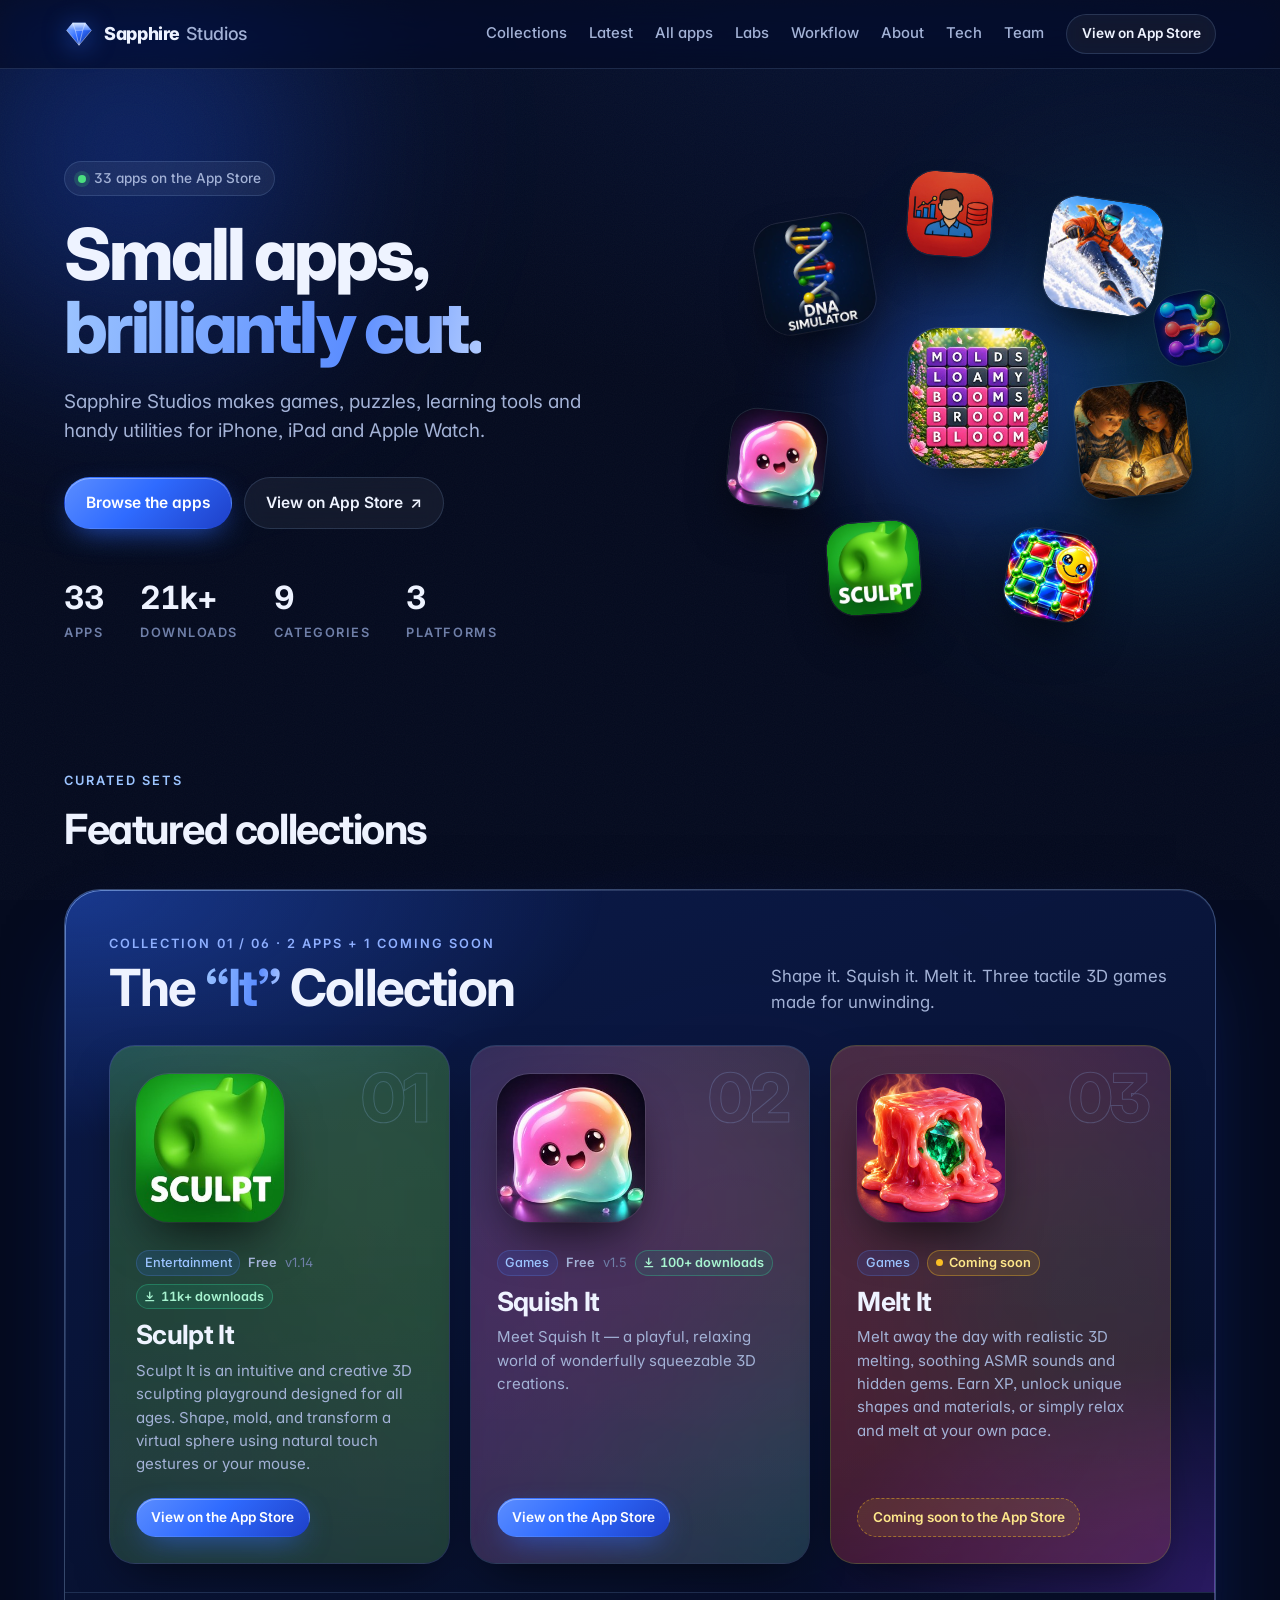
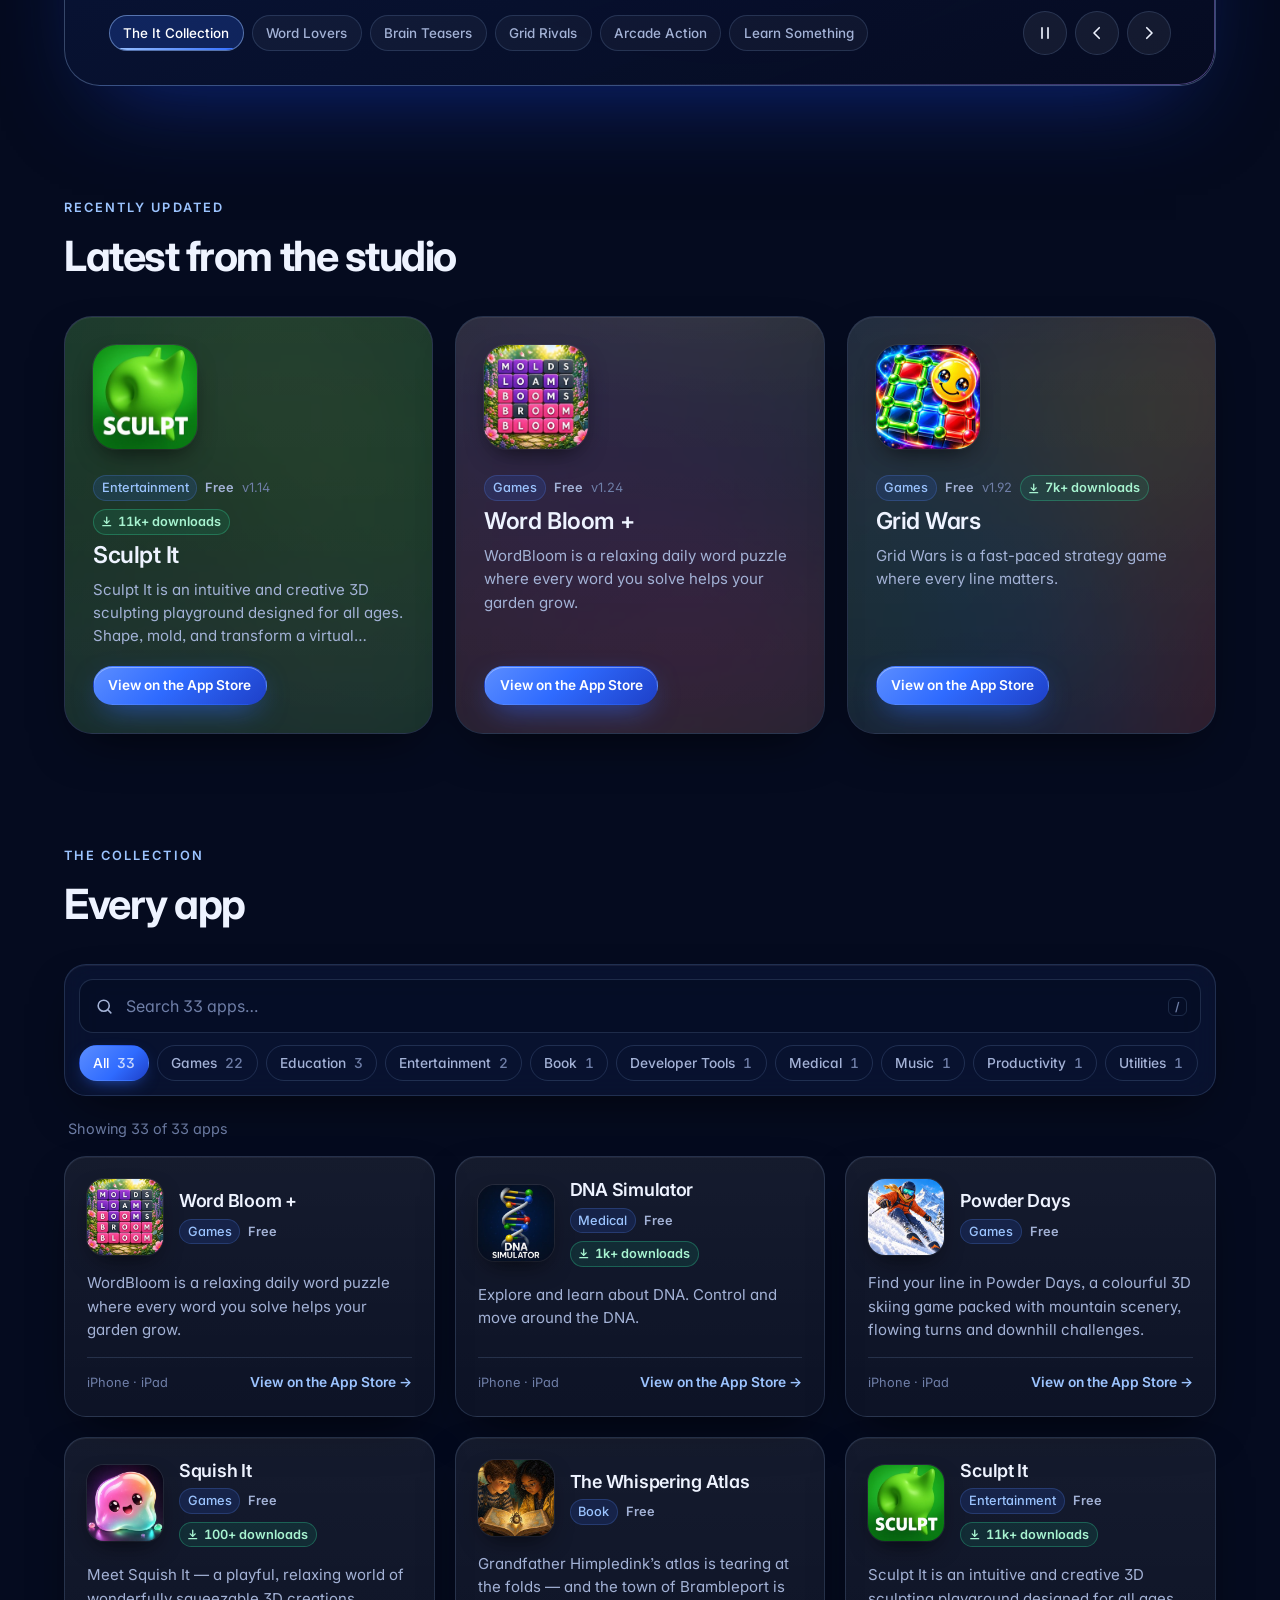
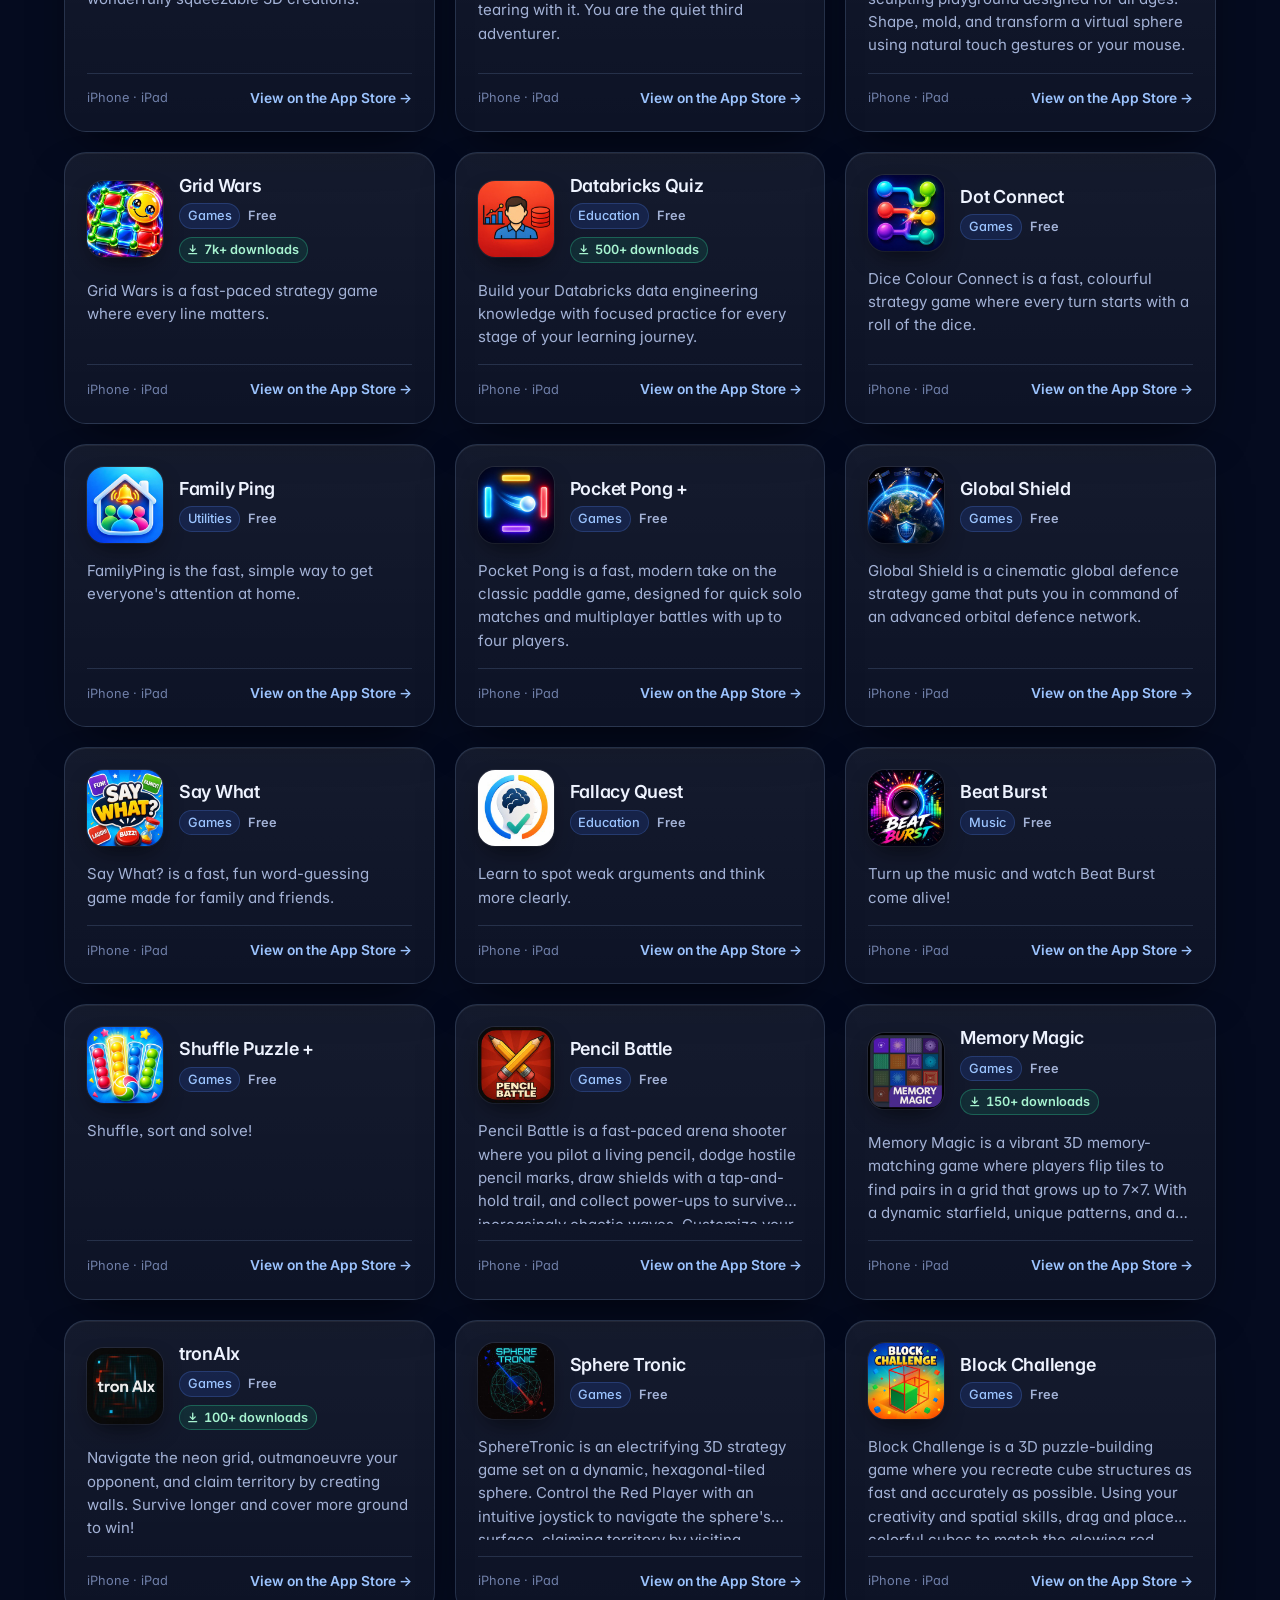
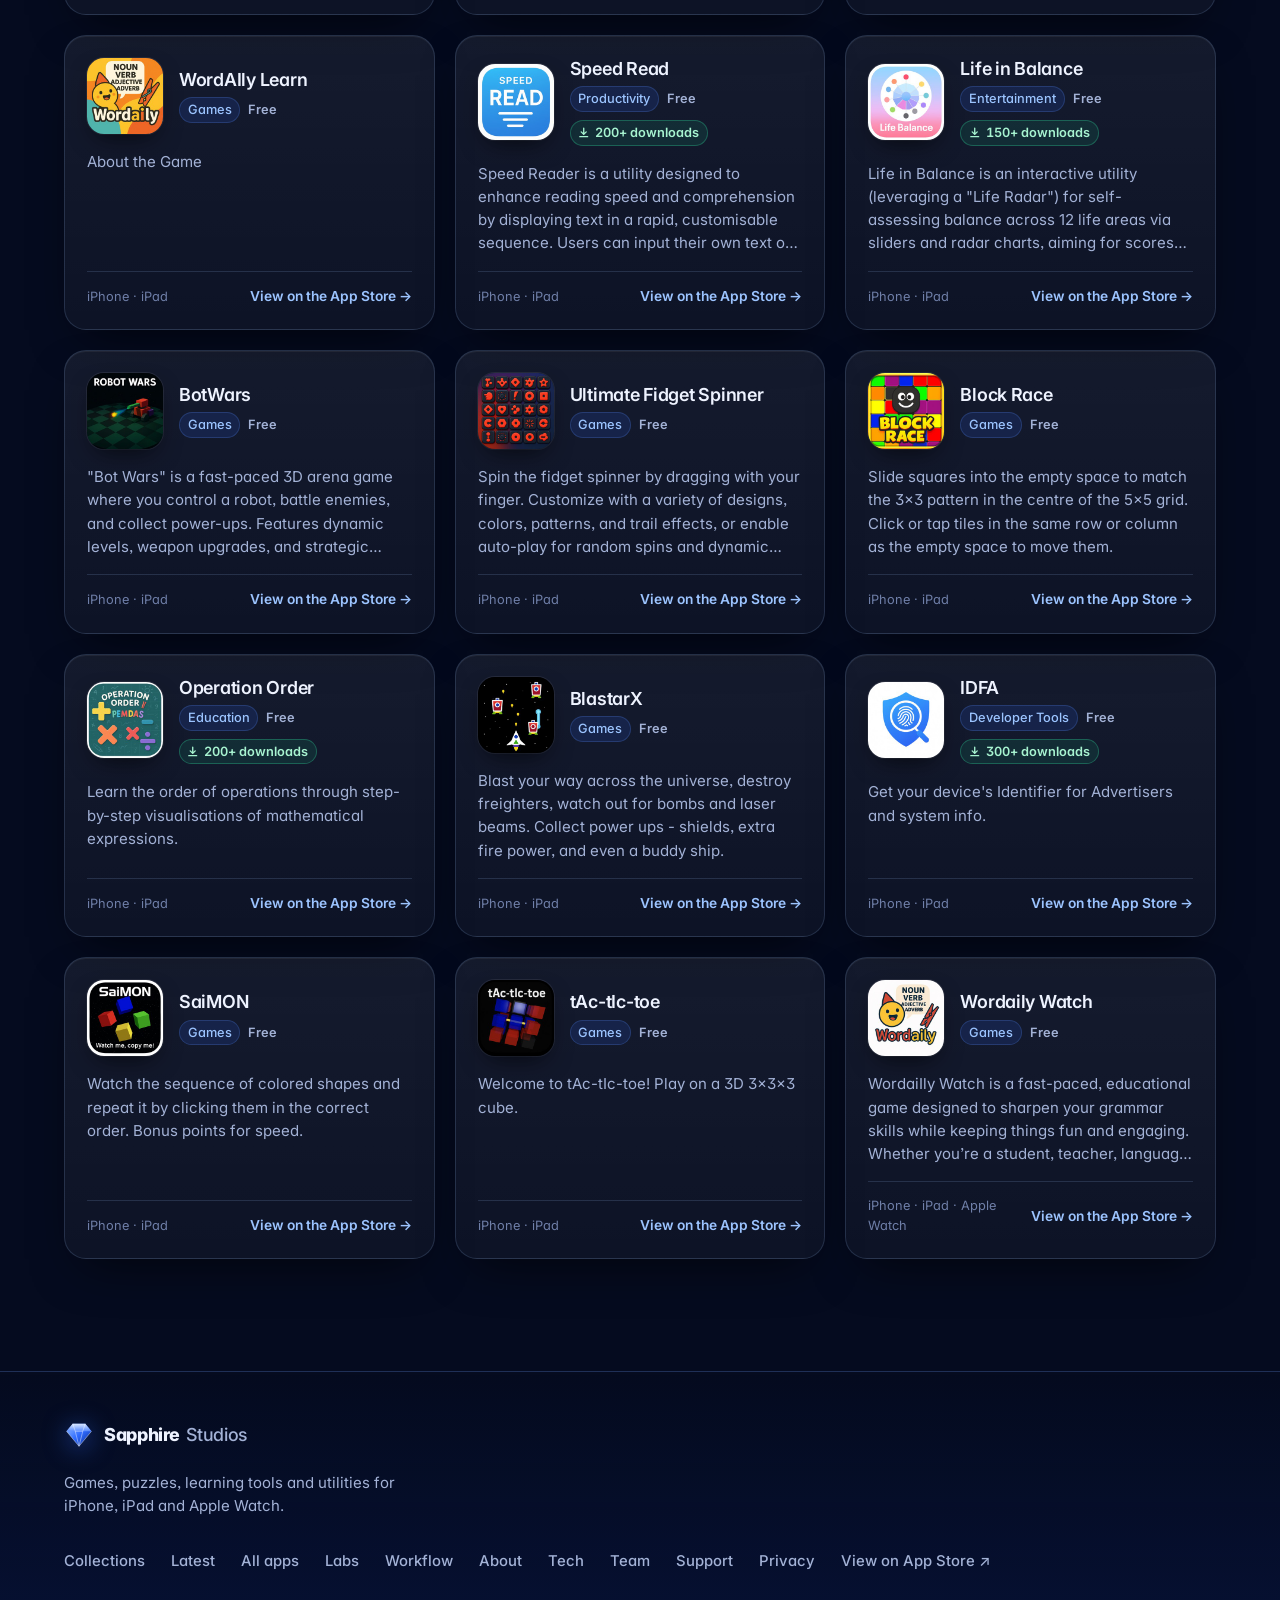
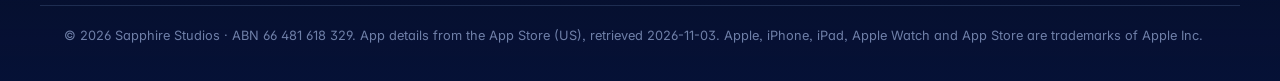
==== index.html @ b64af31b "Sync App Store: Sculpt It v1.14, Word Bloom + v1.24 with new icon" ====
<!doctype html>
<html lang="en">
<head>
  <meta charset="utf-8">
  <meta name="viewport" content="width=device-width, initial-scale=1, viewport-fit=cover">
  <title>Sapphire Studios · Apps for iPhone, iPad &amp; Apple Watch</title>
  <meta name="description" content="Sapphire Studios: 33 apps on the App Store, from games and puzzles to learning tools and utilities for iPhone, iPad and Apple Watch.">
  <meta name="theme-color" content="#050b1f">
  <meta name="color-scheme" content="dark">
  <meta property="og:title" content="Sapphire Studios">
  <meta property="og:description" content="33 apps on the App Store for iPhone, iPad and Apple Watch.">
  <meta property="og:type" content="website">
  <link rel="icon" href="data:image/svg+xml,%3Csvg xmlns='http://www.w3.org/2000/svg' viewBox='0 0 48 48'%3E%3Cpath d='M14 6h20l10 12-20 24L4 18z' fill='%232f6bff'/%3E%3Cpath d='M14 6l-10 12h40L34 6z' fill='%239cc4ff'/%3E%3C/svg%3E">
  <link rel="preconnect" href="https://fonts.googleapis.com">
  <link rel="preconnect" href="https://fonts.gstatic.com" crossorigin>
  <link rel="stylesheet" href="https://fonts.googleapis.com/css2?family=Inter:wght@400;500;600;700;800&display=swap">
  <link rel="stylesheet" href="style.css?v=c0c551775b">
  <script>document.documentElement.className+=' js'</script>
</head>
<body>
  <a class="skip" href="#catalogue">Skip to apps</a>
  <div class="bg" aria-hidden="true"><span class="orb o1"></span><span class="orb o2"></span><span class="orb o3"></span><span class="grain"></span></div>

  <header class="nav">
    <div class="wrap nav-inner">
      <a class="brand" href="#top" aria-label="Sapphire Studios home"><svg class="gem" viewBox="0 0 48 48" aria-hidden="true" focusable="false">
  <defs>
    <linearGradient id="g1" x1="0" y1="0" x2="1" y2="1"><stop offset="0" stop-color="#9cc4ff"/><stop offset=".5" stop-color="#2f6bff"/><stop offset="1" stop-color="#0b2a8a"/></linearGradient>
    <linearGradient id="g2" x1="0" y1="0" x2="0" y2="1"><stop offset="0" stop-color="#e6f0ff"/><stop offset="1" stop-color="#5b8dff"/></linearGradient>
  </defs>
  <path d="M14 6h20l10 12-20 24L4 18z" fill="url(#g1)"/>
  <path d="M14 6l-10 12h40L34 6z" fill="url(#g2)" opacity=".9"/>
  <path d="M14 6l4 12h12l4-12M4 18l20 24 20-24M18 18l6 24 6-24" fill="none" stroke="#fff" stroke-opacity=".55" stroke-width="1.2" stroke-linejoin="round"/>
</svg><span class="wordmark">Sapphire<span>Studios</span></span></a>
      <nav class="nav-links" aria-label="Primary">
        <a class="nav-sec" href="#collections">Collections</a>
        <a class="nav-sec" href="#latest">Latest</a>
        <a href="#catalogue">All apps</a>
        <a class="nav-keep" href="labs.html">Labs</a>
        <a class="nav-keep" href="workflow.html">Workflow</a>
        <a class="nav-keep" href="about.html">About</a>
        <a class="nav-keep" href="tech.html">Tech</a>
        <a class="nav-keep" href="team.html">Team</a>
        <a class="btn btn-glass btn-sm" href="https://apps.apple.com/us/developer/paul-thornton/id1203471660" target="_blank" rel="noopener">View on App Store</a>
      </nav>
      <button type="button" class="menu-btn" aria-expanded="false" aria-controls="site-menu" aria-label="Open menu"><span class="bars" aria-hidden="true"><span></span><span></span><span></span></span></button>
      <nav class="menu-panel" id="site-menu" aria-label="Menu">
        <a class="menu-link" href="#top" aria-current="page"><span>Apps</span><svg viewBox="0 0 24 24" aria-hidden="true"><path d="M9 6l6 6-6 6"/></svg></a>
        <a class="menu-link" href="labs.html"><span>Labs</span><svg viewBox="0 0 24 24" aria-hidden="true"><path d="M9 6l6 6-6 6"/></svg></a>
        <a class="menu-link" href="workflow.html"><span>Workflow</span><svg viewBox="0 0 24 24" aria-hidden="true"><path d="M9 6l6 6-6 6"/></svg></a>
        <a class="menu-link" href="about.html"><span>About</span><svg viewBox="0 0 24 24" aria-hidden="true"><path d="M9 6l6 6-6 6"/></svg></a>
        <a class="menu-link" href="tech.html"><span>Tech</span><svg viewBox="0 0 24 24" aria-hidden="true"><path d="M9 6l6 6-6 6"/></svg></a>
        <a class="menu-link" href="team.html"><span>Team</span><svg viewBox="0 0 24 24" aria-hidden="true"><path d="M9 6l6 6-6 6"/></svg></a>
        <a class="btn btn-primary menu-cta" href="https://apps.apple.com/us/developer/paul-thornton/id1203471660" target="_blank" rel="noopener">View on App Store <span aria-hidden="true">↗</span></a>
      </nav>
    </div>
  </header>

  <main id="top">
    <section class="hero">
      <div class="wrap hero-grid">
        <div class="hero-copy">
          <p class="pill"><span class="dot" aria-hidden="true"></span>33 apps on the App Store</p>
          <h1>Small apps,<br><span class="shine">brilliantly cut.</span></h1>
          <p class="lede">Sapphire Studios makes games, puzzles, learning tools and handy utilities for iPhone, iPad and Apple Watch.</p>
          <div class="cta">
            <a class="btn btn-primary" href="#catalogue">Browse the apps</a>
            <a class="btn btn-glass" href="https://apps.apple.com/us/developer/paul-thornton/id1203471660" target="_blank" rel="noopener">View on App Store <span aria-hidden="true">↗</span></a>
          </div>
          <dl class="stats">
            <div><dt>Apps</dt><dd><span class="count-up" aria-hidden="true">33</span><span class="sr-only">33</span></dd></div>
            <div><dt>Downloads</dt><dd><span class="count-up" aria-hidden="true">21k+</span><span class="sr-only">21k+</span></dd></div>
            <div><dt>Categories</dt><dd><span class="count-up" aria-hidden="true">9</span><span class="sr-only">9</span></dd></div>
            <div><dt>Platforms</dt><dd><span class="count-up" aria-hidden="true">3</span><span class="sr-only">3</span></dd></div>
          </dl>
        </div>
        <nav class="collage" aria-label="Jump to an app">
          <div class="halo" aria-hidden="true"></div>
        <a class="tile t0" href="#app-word-bloom" data-target="app-word-bloom" aria-label="View Word Bloom +" draggable="false"><img src="assets/icons/word-bloom.jpg" alt="" width="120" height="120" decoding="async" draggable="false"></a>
        <a class="tile t1" href="#app-dna-simulator" data-target="app-dna-simulator" aria-label="View DNA Simulator" draggable="false"><img src="assets/icons/dna-simulator.jpg" alt="" width="120" height="120" decoding="async" draggable="false"></a>
        <a class="tile t2" href="#app-powder-days" data-target="app-powder-days" aria-label="View Powder Days" draggable="false"><img src="assets/icons/powder-days.jpg" alt="" width="120" height="120" decoding="async" draggable="false"></a>
        <a class="tile t3" href="#app-squish-it" data-target="app-squish-it" aria-label="View Squish It" draggable="false"><img src="assets/icons/squish-it.jpg" alt="" width="120" height="120" decoding="async" draggable="false"></a>
        <a class="tile t4" href="#app-the-whispering-atlas" data-target="app-the-whispering-atlas" aria-label="View The Whispering Atlas" draggable="false"><img src="assets/icons/the-whispering-atlas.jpg" alt="" width="120" height="120" decoding="async" draggable="false"></a>
        <a class="tile t5" href="#app-sculpt-it" data-target="app-sculpt-it" aria-label="View Sculpt It" draggable="false"><img src="assets/icons/sculpt-it.jpg" alt="" width="120" height="120" decoding="async" draggable="false"></a>
        <a class="tile t6" href="#app-grid-wars" data-target="app-grid-wars" aria-label="View Grid Wars" draggable="false"><img src="assets/icons/grid-wars.jpg" alt="" width="120" height="120" decoding="async" draggable="false"></a>
        <a class="tile t7" href="#app-databricks-quiz" data-target="app-databricks-quiz" aria-label="View Databricks Quiz" draggable="false"><img src="assets/icons/databricks-quiz.jpg" alt="" width="120" height="120" decoding="async" draggable="false"></a>
        <a class="tile t8" href="#app-dot-connect" data-target="app-dot-connect" aria-label="View Dot Connect" draggable="false"><img src="assets/icons/dot-connect.jpg" alt="" width="120" height="120" decoding="async" draggable="false"></a>
        </nav>
      </div>
    </section>

    <section id="collections" class="section wrap" aria-labelledby="col-h">
      <div class="section-head">
        <p class="kicker">Curated sets</p>
        <h2 id="col-h">Featured collections</h2>
      </div>
      <div class="carousel it-panel" aria-roledescription="carousel" aria-label="Featured collections">
        <div class="car-viewport">
          <div class="car-track" id="car-track" aria-live="off">
        <div class="slide n3" id="slide-it" role="group" aria-roledescription="slide" aria-label="1 of 6: The &quot;It&quot; Collection" style="--a1:#2f6bff;--a2:#7c3aed;--g1:rgba(47,107,255,0.38);--g2:rgba(124,58,237,0.3);--a1t:#8eafff">
          <div class="slide-head">
            <div>
              <p class="kicker">Collection 01 / 06 · 2 apps + 1 coming soon</p>
              <h3 class="slide-title">The <span class="shine">&ldquo;It&rdquo;</span> Collection</h3>
            </div>
            <p class="it-tag">Shape it. Squish it. Melt it. Three tactile 3D games made for unwinding.</p>
          </div>
          <div class="it-grid">
            <article class="it-card">
              <div class="feature-glow" aria-hidden="true" style="background-image:url('assets/glow/sculpt-it.jpg')"></div>
              <span class="it-num" aria-hidden="true">01</span>
              <img class="icon icon-xl" src="assets/icons/sculpt-it.jpg" alt="Sculpt It icon" width="148" height="148" loading="lazy" decoding="async">
              <div class="it-body">
                <p class="tags"><span class="genre">Entertainment</span><span class="price">Free</span><span class="ver">v1.14</span><span class="dl-badge"><svg viewBox="0 0 24 24" aria-hidden="true" focusable="false"><path d="M12 4v11m0 0l-4.5-4.5M12 15l4.5-4.5M5 19h14"/></svg>11k+ downloads</span></p>
                <h4>Sculpt It</h4>
                <p class="desc">Sculpt It is an intuitive and creative 3D sculpting playground designed for all ages. Shape, mold, and transform a virtual sphere using natural touch gestures or your mouse.</p>
                <a class="btn btn-primary btn-sm" href="https://apps.apple.com/us/app/sculpt-it/id6752210028" target="_blank" rel="noopener" aria-label="View Sculpt It on the App Store">View on the App Store</a>
              </div>
            </article>
            <article class="it-card">
              <div class="feature-glow" aria-hidden="true" style="background-image:url('assets/glow/squish-it.jpg')"></div>
              <span class="it-num" aria-hidden="true">02</span>
              <img class="icon icon-xl" src="assets/icons/squish-it.jpg" alt="Squish It icon" width="148" height="148" loading="lazy" decoding="async">
              <div class="it-body">
                <p class="tags"><span class="genre">Games</span><span class="price">Free</span><span class="ver">v1.5</span><span class="dl-badge"><svg viewBox="0 0 24 24" aria-hidden="true" focusable="false"><path d="M12 4v11m0 0l-4.5-4.5M12 15l4.5-4.5M5 19h14"/></svg>100+ downloads</span></p>
                <h4>Squish It</h4>
                <p class="desc">Meet Squish It — a playful, relaxing world of wonderfully squeezable 3D creations.</p>
                <a class="btn btn-primary btn-sm" href="https://apps.apple.com/us/app/squish-it/id6807377423" target="_blank" rel="noopener" aria-label="View Squish It on the App Store">View on the App Store</a>
              </div>
            </article>
            <article class="it-card is-soon">
              <div class="feature-glow" aria-hidden="true" style="background-image:url('assets/glow/melt-it.jpg')"></div>
              <span class="it-num" aria-hidden="true">03</span>
              <img class="icon icon-xl" src="assets/icons/melt-it.jpg" alt="Melt It icon" width="148" height="148" loading="lazy" decoding="async">
              <div class="it-body">
                <p class="tags"><span class="genre">Games</span><span class="soon-badge"><span class="pulse" aria-hidden="true"></span>Coming soon</span></p>
                <h4>Melt It</h4>
                <p class="desc">Melt away the day with realistic 3D melting, soothing ASMR sounds and hidden gems. Earn XP, unlock unique shapes and materials, or simply relax and melt at your own pace.</p>
                <span class="btn btn-soon btn-sm" role="note">Coming soon to the App Store</span>
              </div>
            </article>
          </div>
        </div>
        <div class="slide n4" id="slide-words" role="group" aria-roledescription="slide" aria-label="2 of 6: Word Lovers" style="--a1:#10b981;--a2:#2f6bff;--g1:rgba(16,185,129,0.38);--g2:rgba(47,107,255,0.3);--a1t:#80d2c6" aria-hidden="true" inert>
          <div class="slide-head">
            <div>
              <p class="kicker">Collection 02 / 06 · 4 apps</p>
              <h3 class="slide-title">Word Lovers</h3>
            </div>
            <p class="it-tag">Daily word puzzles, grammar sprints and a family guessing game.</p>
          </div>
          <div class="it-grid">
            <article class="it-card">
              <div class="feature-glow" aria-hidden="true" style="background-image:url('assets/glow/word-bloom.jpg')"></div>
              <span class="it-num" aria-hidden="true">01</span>
              <img class="icon icon-xl" src="assets/icons/word-bloom.jpg" alt="Word Bloom + icon" width="148" height="148" loading="lazy" decoding="async">
              <div class="it-body">
                <p class="tags"><span class="genre">Games</span><span class="price">Free</span><span class="ver">v1.24</span></p>
                <h4>Word Bloom +</h4>
                <p class="desc">WordBloom is a relaxing daily word puzzle where every word you solve helps your garden grow.</p>
                <a class="btn btn-primary btn-sm" href="https://apps.apple.com/us/app/word-bloom/id6806432874" target="_blank" rel="noopener" aria-label="View Word Bloom + on the App Store">View on the App Store</a>
              </div>
            </article>
            <article class="it-card">
              <div class="feature-glow" aria-hidden="true" style="background-image:url('assets/glow/wordaily-learn.jpg')"></div>
              <span class="it-num" aria-hidden="true">02</span>
              <img class="icon icon-xl" src="assets/icons/wordaily-learn.jpg" alt="WordAIly Learn icon" width="148" height="148" loading="lazy" decoding="async">
              <div class="it-body">
                <p class="tags"><span class="genre">Games</span><span class="price">Free</span><span class="ver">v1.2</span></p>
                <h4>WordAIly Learn</h4>
                <p class="desc">About the Game</p>
                <a class="btn btn-primary btn-sm" href="https://apps.apple.com/us/app/wordaily-learn/id6745310697" target="_blank" rel="noopener" aria-label="View WordAIly Learn on the App Store">View on the App Store</a>
              </div>
            </article>
            <article class="it-card">
              <div class="feature-glow" aria-hidden="true" style="background-image:url('assets/glow/wordaily-watch.jpg')"></div>
              <span class="it-num" aria-hidden="true">03</span>
              <img class="icon icon-xl" src="assets/icons/wordaily-watch.jpg" alt="Wordaily Watch icon" width="148" height="148" loading="lazy" decoding="async">
              <div class="it-body">
                <p class="tags"><span class="genre">Games</span><span class="price">Free</span><span class="ver">v1.0</span></p>
                <h4>Wordaily Watch</h4>
                <p class="desc">WordaiIly Watch is a fast-paced, educational game designed to sharpen your grammar skills while keeping things fun and engaging. Whether you’re a student, teacher, language learner, or just love word games, WordaiIly Watch will…</p>
                <a class="btn btn-primary btn-sm" href="https://apps.apple.com/us/app/wordaily-watch/id6746109051" target="_blank" rel="noopener" aria-label="View Wordaily Watch on the App Store">View on the App Store</a>
              </div>
            </article>
            <article class="it-card">
              <div class="feature-glow" aria-hidden="true" style="background-image:url('assets/glow/say-what.jpg')"></div>
              <span class="it-num" aria-hidden="true">04</span>
              <img class="icon icon-xl" src="assets/icons/say-what.jpg" alt="Say What icon" width="148" height="148" loading="lazy" decoding="async">
              <div class="it-body">
                <p class="tags"><span class="genre">Games</span><span class="price">Free</span><span class="ver">v1.1</span></p>
                <h4>Say What</h4>
                <p class="desc">Say What? is a fast, fun word-guessing game made for family and friends.</p>
                <a class="btn btn-primary btn-sm" href="https://apps.apple.com/us/app/say-what/id6800574686" target="_blank" rel="noopener" aria-label="View Say What on the App Store">View on the App Store</a>
              </div>
            </article>
          </div>
        </div>
        <div class="slide n5" id="slide-brain" role="group" aria-roledescription="slide" aria-label="3 of 6: Brain Teasers" style="--a1:#06b6d4;--a2:#6366f1;--g1:rgba(6,182,212,0.38);--g2:rgba(99,102,241,0.3);--a1t:#7bd1ec" aria-hidden="true" inert>
          <div class="slide-head">
            <div>
              <p class="kicker">Collection 03 / 06 · 5 apps</p>
              <h3 class="slide-title">Brain Teasers</h3>
            </div>
            <p class="it-tag">Sort, slide, build and remember: puzzles for a sharp mind.</p>
          </div>
          <div class="it-grid">
            <article class="it-card">
              <div class="feature-glow" aria-hidden="true" style="background-image:url('assets/glow/shuffle-puzzle.jpg')"></div>
              <span class="it-num" aria-hidden="true">01</span>
              <img class="icon icon-xl" src="assets/icons/shuffle-puzzle.jpg" alt="Shuffle Puzzle + icon" width="148" height="148" loading="lazy" decoding="async">
              <div class="it-body">
                <p class="tags"><span class="genre">Games</span><span class="price">Free</span><span class="ver">v1.1</span></p>
                <h4>Shuffle Puzzle +</h4>
                <p class="desc">Shuffle, sort and solve!</p>
                <a class="btn btn-primary btn-sm" href="https://apps.apple.com/us/app/shuffle-puzzle/id6799309680" target="_blank" rel="noopener" aria-label="View Shuffle Puzzle + on the App Store">View on the App Store</a>
              </div>
            </article>
            <article class="it-card">
              <div class="feature-glow" aria-hidden="true" style="background-image:url('assets/glow/block-race.jpg')"></div>
              <span class="it-num" aria-hidden="true">02</span>
              <img class="icon icon-xl" src="assets/icons/block-race.jpg" alt="Block Race icon" width="148" height="148" loading="lazy" decoding="async">
              <div class="it-body">
                <p class="tags"><span class="genre">Games</span><span class="price">Free</span><span class="ver">v1.0</span></p>
                <h4>Block Race</h4>
                <p class="desc">Slide squares into the empty space to match the 3x3 pattern in the centre of the 5x5 grid. Click or tap tiles in the same row or column as the empty space to move them.</p>
                <a class="btn btn-primary btn-sm" href="https://apps.apple.com/us/app/block-race/id6749191610" target="_blank" rel="noopener" aria-label="View Block Race on the App Store">View on the App Store</a>
              </div>
            </article>
            <article class="it-card">
              <div class="feature-glow" aria-hidden="true" style="background-image:url('assets/glow/block-challenge.jpg')"></div>
              <span class="it-num" aria-hidden="true">03</span>
              <img class="icon icon-xl" src="assets/icons/block-challenge.jpg" alt="Block Challenge icon" width="148" height="148" loading="lazy" decoding="async">
              <div class="it-body">
                <p class="tags"><span class="genre">Games</span><span class="price">Free</span><span class="ver">v1.0</span></p>
                <h4>Block Challenge</h4>
                <p class="desc">Block Challenge is a 3D puzzle-building game where you recreate cube structures as fast and accurately as possible. Using your creativity and spatial skills, drag and place colorful cubes to match the glowing red wireframe targets.</p>
                <a class="btn btn-primary btn-sm" href="https://apps.apple.com/us/app/block-challenge/id6749925615" target="_blank" rel="noopener" aria-label="View Block Challenge on the App Store">View on the App Store</a>
              </div>
            </article>
            <article class="it-card">
              <div class="feature-glow" aria-hidden="true" style="background-image:url('assets/glow/memory-magic.jpg')"></div>
              <span class="it-num" aria-hidden="true">04</span>
              <img class="icon icon-xl" src="assets/icons/memory-magic.jpg" alt="Memory Magic icon" width="148" height="148" loading="lazy" decoding="async">
              <div class="it-body">
                <p class="tags"><span class="genre">Games</span><span class="price">Free</span><span class="ver">v1.3</span><span class="dl-badge"><svg viewBox="0 0 24 24" aria-hidden="true" focusable="false"><path d="M12 4v11m0 0l-4.5-4.5M12 15l4.5-4.5M5 19h14"/></svg>150+ downloads</span></p>
                <h4>Memory Magic</h4>
                <p class="desc">Memory Magic is a vibrant 3D memory-matching game where players flip tiles to find pairs in a grid that grows up to 7x7. With a dynamic starfield, unique patterns, and a sleek interface, it offers engaging gameplay with Autoplay, a…</p>
                <a class="btn btn-primary btn-sm" href="https://apps.apple.com/us/app/memory-magic/id6749749237" target="_blank" rel="noopener" aria-label="View Memory Magic on the App Store">View on the App Store</a>
              </div>
            </article>
            <article class="it-card">
              <div class="feature-glow" aria-hidden="true" style="background-image:url('assets/glow/saimon.jpg')"></div>
              <span class="it-num" aria-hidden="true">05</span>
              <img class="icon icon-xl" src="assets/icons/saimon.jpg" alt="SaiMON icon" width="148" height="148" loading="lazy" decoding="async">
              <div class="it-body">
                <p class="tags"><span class="genre">Games</span><span class="price">Free</span><span class="ver">v1.2</span></p>
                <h4>SaiMON</h4>
                <p class="desc">Watch the sequence of colored shapes and repeat it by clicking them in the correct order. Bonus points for speed.</p>
                <a class="btn btn-primary btn-sm" href="https://apps.apple.com/us/app/saimon/id6745421812" target="_blank" rel="noopener" aria-label="View SaiMON on the App Store">View on the App Store</a>
              </div>
            </article>
          </div>
        </div>
        <div class="slide n5" id="slide-rivals" role="group" aria-roledescription="slide" aria-label="4 of 6: Grid Rivals" style="--a1:#ec4899;--a2:#6366f1;--g1:rgba(236,72,153,0.38);--g2:rgba(99,102,241,0.3);--a1t:#e39fd1" aria-hidden="true" inert>
          <div class="slide-head">
            <div>
              <p class="kicker">Collection 04 / 06 · 5 apps</p>
              <h3 class="slide-title">Grid Rivals</h3>
            </div>
            <p class="it-tag">Claim the board with dots, hexes and neon trails, against friends or the AI.</p>
          </div>
          <div class="it-grid">
            <article class="it-card">
              <div class="feature-glow" aria-hidden="true" style="background-image:url('assets/glow/grid-wars.jpg')"></div>
              <span class="it-num" aria-hidden="true">01</span>
              <img class="icon icon-xl" src="assets/icons/grid-wars.jpg" alt="Grid Wars icon" width="148" height="148" loading="lazy" decoding="async">
              <div class="it-body">
                <p class="tags"><span class="genre">Games</span><span class="price">Free</span><span class="ver">v1.92</span><span class="dl-badge"><svg viewBox="0 0 24 24" aria-hidden="true" focusable="false"><path d="M12 4v11m0 0l-4.5-4.5M12 15l4.5-4.5M5 19h14"/></svg>7k+ downloads</span></p>
                <h4>Grid Wars</h4>
                <p class="desc">Grid Wars is a fast-paced strategy game where every line matters.</p>
                <a class="btn btn-primary btn-sm" href="https://apps.apple.com/us/app/grid-wars/id6746311515" target="_blank" rel="noopener" aria-label="View Grid Wars on the App Store">View on the App Store</a>
              </div>
            </article>
            <article class="it-card">
              <div class="feature-glow" aria-hidden="true" style="background-image:url('assets/glow/dot-connect.jpg')"></div>
              <span class="it-num" aria-hidden="true">02</span>
              <img class="icon icon-xl" src="assets/icons/dot-connect.jpg" alt="Dot Connect icon" width="148" height="148" loading="lazy" decoding="async">
              <div class="it-body">
                <p class="tags"><span class="genre">Games</span><span class="price">Free</span><span class="ver">v1.4</span></p>
                <h4>Dot Connect</h4>
                <p class="desc">Dice Colour Connect is a fast, colourful strategy game where every turn starts with a roll of the dice.</p>
                <a class="btn btn-primary btn-sm" href="https://apps.apple.com/us/app/dot-connect/id6794566268" target="_blank" rel="noopener" aria-label="View Dot Connect on the App Store">View on the App Store</a>
              </div>
            </article>
            <article class="it-card">
              <div class="feature-glow" aria-hidden="true" style="background-image:url('assets/glow/tac-tic-toe.jpg')"></div>
              <span class="it-num" aria-hidden="true">03</span>
              <img class="icon icon-xl" src="assets/icons/tac-tic-toe.jpg" alt="tAc-tIc-toe icon" width="148" height="148" loading="lazy" decoding="async">
              <div class="it-body">
                <p class="tags"><span class="genre">Games</span><span class="price">Free</span><span class="ver">v1.2</span></p>
                <h4>tAc-tIc-toe</h4>
                <p class="desc">Welcome to tAc-tIc-toe! Play on a 3D 3x3x3 cube.</p>
                <a class="btn btn-primary btn-sm" href="https://apps.apple.com/us/app/tac-tic-toe/id6745460754" target="_blank" rel="noopener" aria-label="View tAc-tIc-toe on the App Store">View on the App Store</a>
              </div>
            </article>
            <article class="it-card">
              <div class="feature-glow" aria-hidden="true" style="background-image:url('assets/glow/tronaix.jpg')"></div>
              <span class="it-num" aria-hidden="true">04</span>
              <img class="icon icon-xl" src="assets/icons/tronaix.jpg" alt="tronAIx icon" width="148" height="148" loading="lazy" decoding="async">
              <div class="it-body">
                <p class="tags"><span class="genre">Games</span><span class="price">Free</span><span class="ver">v1.4</span><span class="dl-badge"><svg viewBox="0 0 24 24" aria-hidden="true" focusable="false"><path d="M12 4v11m0 0l-4.5-4.5M12 15l4.5-4.5M5 19h14"/></svg>100+ downloads</span></p>
                <h4>tronAIx</h4>
                <p class="desc">Navigate the neon grid, outmanoeuvre your opponent, and claim territory by creating walls. Survive longer and cover more ground to win!</p>
                <a class="btn btn-primary btn-sm" href="https://apps.apple.com/us/app/tronaix/id6745674718" target="_blank" rel="noopener" aria-label="View tronAIx on the App Store">View on the App Store</a>
              </div>
            </article>
            <article class="it-card">
              <div class="feature-glow" aria-hidden="true" style="background-image:url('assets/glow/sphere-tronic.jpg')"></div>
              <span class="it-num" aria-hidden="true">05</span>
              <img class="icon icon-xl" src="assets/icons/sphere-tronic.jpg" alt="Sphere Tronic icon" width="148" height="148" loading="lazy" decoding="async">
              <div class="it-body">
                <p class="tags"><span class="genre">Games</span><span class="price">Free</span><span class="ver">v1.1</span></p>
                <h4>Sphere Tronic</h4>
                <p class="desc">SphereTronic is an electrifying 3D strategy game set on a dynamic, hexagonal-tiled sphere. Control the Red Player with an intuitive joystick to navigate the sphere&#x27;s surface, claiming territory by visiting hexagonal tiles while avoiding…</p>
                <a class="btn btn-primary btn-sm" href="https://apps.apple.com/us/app/sphere-tronic/id6749785283" target="_blank" rel="noopener" aria-label="View Sphere Tronic on the App Store">View on the App Store</a>
              </div>
            </article>
          </div>
        </div>
        <div class="slide n5" id="slide-arcade" role="group" aria-roledescription="slide" aria-label="5 of 6: Arcade Action" style="--a1:#f97316;--a2:#e11d48;--g1:rgba(249,115,22,0.38);--g2:rgba(225,29,72,0.3);--a1t:#e8b396" aria-hidden="true" inert>
          <div class="slide-head">
            <div>
              <p class="kicker">Collection 05 / 06 · 5 apps</p>
              <h3 class="slide-title">Arcade Action</h3>
            </div>
            <p class="it-tag">Paddles, power-ups and laser fire for quick, high-energy sessions.</p>
          </div>
          <div class="it-grid">
            <article class="it-card">
              <div class="feature-glow" aria-hidden="true" style="background-image:url('assets/glow/pocket-pong.jpg')"></div>
              <span class="it-num" aria-hidden="true">01</span>
              <img class="icon icon-xl" src="assets/icons/pocket-pong.jpg" alt="Pocket Pong + icon" width="148" height="148" loading="lazy" decoding="async">
              <div class="it-body">
                <p class="tags"><span class="genre">Games</span><span class="price">Free</span><span class="ver">v1.0</span></p>
                <h4>Pocket Pong +</h4>
                <p class="desc">Pocket Pong is a fast, modern take on the classic paddle game, designed for quick solo matches and multiplayer battles with up to four players.</p>
                <a class="btn btn-primary btn-sm" href="https://apps.apple.com/us/app/pocket-pong/id6812204421" target="_blank" rel="noopener" aria-label="View Pocket Pong + on the App Store">View on the App Store</a>
              </div>
            </article>
            <article class="it-card">
              <div class="feature-glow" aria-hidden="true" style="background-image:url('assets/glow/blastarx.jpg')"></div>
              <span class="it-num" aria-hidden="true">02</span>
              <img class="icon icon-xl" src="assets/icons/blastarx.jpg" alt="BlastarX icon" width="148" height="148" loading="lazy" decoding="async">
              <div class="it-body">
                <p class="tags"><span class="genre">Games</span><span class="price">Free</span><span class="ver">v1.1</span></p>
                <h4>BlastarX</h4>
                <p class="desc">Blast your way across the universe, destroy freighters, watch out for bombs and laser beams. Collect power ups - shields, extra fire power, and even a buddy ship.</p>
                <a class="btn btn-primary btn-sm" href="https://apps.apple.com/us/app/blastarx/id6745788334" target="_blank" rel="noopener" aria-label="View BlastarX on the App Store">View on the App Store</a>
              </div>
            </article>
            <article class="it-card">
              <div class="feature-glow" aria-hidden="true" style="background-image:url('assets/glow/pencil-battle.jpg')"></div>
              <span class="it-num" aria-hidden="true">03</span>
              <img class="icon icon-xl" src="assets/icons/pencil-battle.jpg" alt="Pencil Battle icon" width="148" height="148" loading="lazy" decoding="async">
              <div class="it-body">
                <p class="tags"><span class="genre">Games</span><span class="price">Free</span><span class="ver">v1.2</span></p>
                <h4>Pencil Battle</h4>
                <p class="desc">Pencil Battle is a fast-paced arena shooter where you pilot a living pencil, dodge hostile pencil marks, draw shields with a tap-and-hold trail, and collect power-ups to survive increasingly chaotic waves. Customize your pencil, upgrade…</p>
                <a class="btn btn-primary btn-sm" href="https://apps.apple.com/us/app/pencil-battle/id6755647575" target="_blank" rel="noopener" aria-label="View Pencil Battle on the App Store">View on the App Store</a>
              </div>
            </article>
            <article class="it-card">
              <div class="feature-glow" aria-hidden="true" style="background-image:url('assets/glow/botwars.jpg')"></div>
              <span class="it-num" aria-hidden="true">04</span>
              <img class="icon icon-xl" src="assets/icons/botwars.jpg" alt="BotWars icon" width="148" height="148" loading="lazy" decoding="async">
              <div class="it-body">
                <p class="tags"><span class="genre">Games</span><span class="price">Free</span><span class="ver">v1.0</span></p>
                <h4>BotWars</h4>
                <p class="desc">&quot;Bot Wars&quot; is a fast-paced 3D arena game where you control a robot, battle enemies, and collect power-ups. Features dynamic levels, weapon upgrades, and strategic gameplay.</p>
                <a class="btn btn-primary btn-sm" href="https://apps.apple.com/us/app/botwars/id6746716792" target="_blank" rel="noopener" aria-label="View BotWars on the App Store">View on the App Store</a>
              </div>
            </article>
            <article class="it-card">
              <div class="feature-glow" aria-hidden="true" style="background-image:url('assets/glow/global-shield.jpg')"></div>
              <span class="it-num" aria-hidden="true">05</span>
              <img class="icon icon-xl" src="assets/icons/global-shield.jpg" alt="Global Shield icon" width="148" height="148" loading="lazy" decoding="async">
              <div class="it-body">
                <p class="tags"><span class="genre">Games</span><span class="price">Free</span><span class="ver">v1.0</span></p>
                <h4>Global Shield</h4>
                <p class="desc">Global Shield is a cinematic global defence strategy game that puts you in command of an advanced orbital defence network.</p>
                <a class="btn btn-primary btn-sm" href="https://apps.apple.com/us/app/global-shield/id6802267984" target="_blank" rel="noopener" aria-label="View Global Shield on the App Store">View on the App Store</a>
              </div>
            </article>
          </div>
        </div>
        <div class="slide n4" id="slide-learn" role="group" aria-roledescription="slide" aria-label="6 of 6: Learn Something" style="--a1:#eab308;--a2:#2f6bff;--g1:rgba(234,179,8,0.38);--g2:rgba(47,107,255,0.3);--a1t:#e2d090" aria-hidden="true" inert>
          <div class="slide-head">
            <div>
              <p class="kicker">Collection 06 / 06 · 4 apps</p>
              <h3 class="slide-title">Learn Something</h3>
            </div>
            <p class="it-tag">Quizzes and interactive explainers that make learning stick.</p>
          </div>
          <div class="it-grid">
            <article class="it-card">
              <div class="feature-glow" aria-hidden="true" style="background-image:url('assets/glow/fallacy-quest.jpg')"></div>
              <span class="it-num" aria-hidden="true">01</span>
              <img class="icon icon-xl" src="assets/icons/fallacy-quest.jpg" alt="Fallacy Quest icon" width="148" height="148" loading="lazy" decoding="async">
              <div class="it-body">
                <p class="tags"><span class="genre">Education</span><span class="price">Free</span><span class="ver">v1.1</span></p>
                <h4>Fallacy Quest</h4>
                <p class="desc">Learn to spot weak arguments and think more clearly.</p>
                <a class="btn btn-primary btn-sm" href="https://apps.apple.com/us/app/fallacy-quest/id6801763407" target="_blank" rel="noopener" aria-label="View Fallacy Quest on the App Store">View on the App Store</a>
              </div>
            </article>
            <article class="it-card">
              <div class="feature-glow" aria-hidden="true" style="background-image:url('assets/glow/operation-order.jpg')"></div>
              <span class="it-num" aria-hidden="true">02</span>
              <img class="icon icon-xl" src="assets/icons/operation-order.jpg" alt="Operation Order icon" width="148" height="148" loading="lazy" decoding="async">
              <div class="it-body">
                <p class="tags"><span class="genre">Education</span><span class="price">Free</span><span class="ver">v1.0</span><span class="dl-badge"><svg viewBox="0 0 24 24" aria-hidden="true" focusable="false"><path d="M12 4v11m0 0l-4.5-4.5M12 15l4.5-4.5M5 19h14"/></svg>200+ downloads</span></p>
                <h4>Operation Order</h4>
                <p class="desc">Learn the order of operations through step-by-step visualisations of mathematical expressions.</p>
                <a class="btn btn-primary btn-sm" href="https://apps.apple.com/us/app/operation-order/id6746138959" target="_blank" rel="noopener" aria-label="View Operation Order on the App Store">View on the App Store</a>
              </div>
            </article>
            <article class="it-card">
              <div class="feature-glow" aria-hidden="true" style="background-image:url('assets/glow/dna-simulator.jpg')"></div>
              <span class="it-num" aria-hidden="true">03</span>
              <img class="icon icon-xl" src="assets/icons/dna-simulator.jpg" alt="DNA Simulator icon" width="148" height="148" loading="lazy" decoding="async">
              <div class="it-body">
                <p class="tags"><span class="genre">Medical</span><span class="price">Free</span><span class="ver">v1.1</span><span class="dl-badge"><svg viewBox="0 0 24 24" aria-hidden="true" focusable="false"><path d="M12 4v11m0 0l-4.5-4.5M12 15l4.5-4.5M5 19h14"/></svg>1k+ downloads</span></p>
                <h4>DNA Simulator</h4>
                <p class="desc">Explore and learn about DNA. Control and move around the DNA.</p>
                <a class="btn btn-primary btn-sm" href="https://apps.apple.com/us/app/dna-simulator/id6746059198" target="_blank" rel="noopener" aria-label="View DNA Simulator on the App Store">View on the App Store</a>
              </div>
            </article>
            <article class="it-card">
              <div class="feature-glow" aria-hidden="true" style="background-image:url('assets/glow/databricks-quiz.jpg')"></div>
              <span class="it-num" aria-hidden="true">04</span>
              <img class="icon icon-xl" src="assets/icons/databricks-quiz.jpg" alt="Databricks Quiz icon" width="148" height="148" loading="lazy" decoding="async">
              <div class="it-body">
                <p class="tags"><span class="genre">Education</span><span class="price">Free</span><span class="ver">v1.2</span><span class="dl-badge"><svg viewBox="0 0 24 24" aria-hidden="true" focusable="false"><path d="M12 4v11m0 0l-4.5-4.5M12 15l4.5-4.5M5 19h14"/></svg>500+ downloads</span></p>
                <h4>Databricks Quiz</h4>
                <p class="desc">Build your Databricks data engineering knowledge with focused practice for every stage of your learning journey.</p>
                <a class="btn btn-primary btn-sm" href="https://apps.apple.com/us/app/databricks-quiz/id6746024891" target="_blank" rel="noopener" aria-label="View Databricks Quiz on the App Store">View on the App Store</a>
              </div>
            </article>
          </div>
        </div>
          </div>
        </div>
        <div class="car-controls">
          <div class="car-pills" role="group" aria-label="Choose a collection">
          <button type="button" class="pill-btn active" data-i="0" aria-controls="slide-it" aria-label="Show The &quot;It&quot; Collection" aria-current="true"><span class="pill-label">The It Collection</span><span class="pill-bar" aria-hidden="true"></span></button>
          <button type="button" class="pill-btn" data-i="1" aria-controls="slide-words" aria-label="Show Word Lovers"><span class="pill-label">Word Lovers</span><span class="pill-bar" aria-hidden="true"></span></button>
          <button type="button" class="pill-btn" data-i="2" aria-controls="slide-brain" aria-label="Show Brain Teasers"><span class="pill-label">Brain Teasers</span><span class="pill-bar" aria-hidden="true"></span></button>
          <button type="button" class="pill-btn" data-i="3" aria-controls="slide-rivals" aria-label="Show Grid Rivals"><span class="pill-label">Grid Rivals</span><span class="pill-bar" aria-hidden="true"></span></button>
          <button type="button" class="pill-btn" data-i="4" aria-controls="slide-arcade" aria-label="Show Arcade Action"><span class="pill-label">Arcade Action</span><span class="pill-bar" aria-hidden="true"></span></button>
          <button type="button" class="pill-btn" data-i="5" aria-controls="slide-learn" aria-label="Show Learn Something"><span class="pill-label">Learn Something</span><span class="pill-bar" aria-hidden="true"></span></button>
          </div>
          <div class="car-buttons">
            <button type="button" class="car-btn" id="car-pause" aria-label="Pause automatic rotation"><svg viewBox="0 0 24 24" aria-hidden="true" class="i-pause"><path d="M8 5v14M16 5v14"/></svg><svg viewBox="0 0 24 24" aria-hidden="true" class="i-play"><path d="M8 5l11 7-11 7z"/></svg></button>
            <button type="button" class="car-btn" id="car-prev" aria-label="Previous collection"><svg viewBox="0 0 24 24" aria-hidden="true"><path d="M15 5l-7 7 7 7"/></svg></button>
            <button type="button" class="car-btn" id="car-next" aria-label="Next collection"><svg viewBox="0 0 24 24" aria-hidden="true"><path d="M9 5l7 7-7 7"/></svg></button>
          </div>
        </div>
      </div>
    </section>

    <section id="latest" class="section wrap" aria-labelledby="latest-h">
      <div class="section-head">
        <p class="kicker">Recently updated</p>
        <h2 id="latest-h">Latest from the studio</h2>
      </div>
      <div class="features">
      <article class="feature">
        <div class="feature-glow" aria-hidden="true" style="background-image:url('assets/glow/sculpt-it.jpg')"></div>
        <img class="icon icon-lg" src="assets/icons/sculpt-it.jpg" alt="" width="104" height="104" decoding="async">
        <div class="feature-body">
          <p class="tags"><span class="genre">Entertainment</span><span class="price">Free</span><span class="ver">v1.14</span><span class="dl-badge"><svg viewBox="0 0 24 24" aria-hidden="true" focusable="false"><path d="M12 4v11m0 0l-4.5-4.5M12 15l4.5-4.5M5 19h14"/></svg>11k+ downloads</span></p>
          <h3>Sculpt It</h3>
          <p class="desc">Sculpt It is an intuitive and creative 3D sculpting playground designed for all ages. Shape, mold, and transform a virtual sphere using natural touch gestures or your mouse.</p>
          <a class="btn btn-primary btn-sm" href="https://apps.apple.com/us/app/sculpt-it/id6752210028" target="_blank" rel="noopener" aria-label="View Sculpt It on the App Store">View on the App Store</a>
        </div>
      </article>
      <article class="feature">
        <div class="feature-glow" aria-hidden="true" style="background-image:url('assets/glow/word-bloom.jpg')"></div>
        <img class="icon icon-lg" src="assets/icons/word-bloom.jpg" alt="" width="104" height="104" decoding="async">
        <div class="feature-body">
          <p class="tags"><span class="genre">Games</span><span class="price">Free</span><span class="ver">v1.24</span></p>
          <h3>Word Bloom +</h3>
          <p class="desc">WordBloom is a relaxing daily word puzzle where every word you solve helps your garden grow.</p>
          <a class="btn btn-primary btn-sm" href="https://apps.apple.com/us/app/word-bloom/id6806432874" target="_blank" rel="noopener" aria-label="View Word Bloom + on the App Store">View on the App Store</a>
        </div>
      </article>
      <article class="feature">
        <div class="feature-glow" aria-hidden="true" style="background-image:url('assets/glow/grid-wars.jpg')"></div>
        <img class="icon icon-lg" src="assets/icons/grid-wars.jpg" alt="" width="104" height="104" decoding="async">
        <div class="feature-body">
          <p class="tags"><span class="genre">Games</span><span class="price">Free</span><span class="ver">v1.92</span><span class="dl-badge"><svg viewBox="0 0 24 24" aria-hidden="true" focusable="false"><path d="M12 4v11m0 0l-4.5-4.5M12 15l4.5-4.5M5 19h14"/></svg>7k+ downloads</span></p>
          <h3>Grid Wars</h3>
          <p class="desc">Grid Wars is a fast-paced strategy game where every line matters.</p>
          <a class="btn btn-primary btn-sm" href="https://apps.apple.com/us/app/grid-wars/id6746311515" target="_blank" rel="noopener" aria-label="View Grid Wars on the App Store">View on the App Store</a>
        </div>
      </article>
      </div>
    </section>

    <section id="catalogue" class="section wrap" aria-labelledby="cat-h">
      <div class="section-head">
        <p class="kicker">The collection</p>
        <h2 id="cat-h">Every app</h2>
      </div>
      <div class="toolbar">
        <label class="search">
          <svg viewBox="0 0 24 24" aria-hidden="true"><circle cx="11" cy="11" r="7"/><path d="M20 20l-3.5-3.5"/></svg>
          <span class="sr-only">Search apps</span>
          <input id="q" type="search" placeholder="Search 33 apps…" autocomplete="off">
          <kbd aria-hidden="true">/</kbd>
        </label>
        <div class="chips" role="group" aria-label="Filter by category">
          <button type="button" class="chip active" data-genre="all" aria-pressed="true">All <span class="n">33</span></button>
          <button type="button" class="chip" data-genre="Games" aria-pressed="false">Games <span class="n">22</span></button>
          <button type="button" class="chip" data-genre="Education" aria-pressed="false">Education <span class="n">3</span></button>
          <button type="button" class="chip" data-genre="Entertainment" aria-pressed="false">Entertainment <span class="n">2</span></button>
          <button type="button" class="chip" data-genre="Book" aria-pressed="false">Book <span class="n">1</span></button>
          <button type="button" class="chip" data-genre="Developer Tools" aria-pressed="false">Developer Tools <span class="n">1</span></button>
          <button type="button" class="chip" data-genre="Medical" aria-pressed="false">Medical <span class="n">1</span></button>
          <button type="button" class="chip" data-genre="Music" aria-pressed="false">Music <span class="n">1</span></button>
          <button type="button" class="chip" data-genre="Productivity" aria-pressed="false">Productivity <span class="n">1</span></button>
          <button type="button" class="chip" data-genre="Utilities" aria-pressed="false">Utilities <span class="n">1</span></button>
        </div>
      </div>
      <p id="count" class="count" aria-live="polite">Showing 33 of 33 apps</p>
      <div class="grid" id="grid">
      <article class="card" id="app-word-bloom" tabindex="-1" data-genre="Games" data-search="word bloom + games wordbloom is a relaxing daily word puzzle where every word you solve helps your garden grow.">
        <div class="card-top">
          <img class="icon" src="assets/icons/word-bloom.jpg" alt="" width="76" height="76" loading="lazy" decoding="async">
          <div class="meta">
            <h3>Word Bloom +</h3>
            <p class="tags"><span class="genre">Games</span><span class="price">Free</span></p>
          </div>
        </div>
        <p class="desc">WordBloom is a relaxing daily word puzzle where every word you solve helps your garden grow.</p>
        <div class="card-foot">
          <span class="plat">iPhone · iPad</span>
          <a class="store-link" href="https://apps.apple.com/us/app/word-bloom/id6806432874" target="_blank" rel="noopener" aria-label="View Word Bloom + on the App Store">View on the App Store <span aria-hidden="true">→</span></a>
        </div>
      </article>
      <article class="card" id="app-dna-simulator" tabindex="-1" data-genre="Medical" data-search="dna simulator medical explore and learn about dna. control and move around the dna.">
        <div class="card-top">
          <img class="icon" src="assets/icons/dna-simulator.jpg" alt="" width="76" height="76" loading="lazy" decoding="async">
          <div class="meta">
            <h3>DNA Simulator</h3>
            <p class="tags"><span class="genre">Medical</span><span class="price">Free</span><span class="dl-badge"><svg viewBox="0 0 24 24" aria-hidden="true" focusable="false"><path d="M12 4v11m0 0l-4.5-4.5M12 15l4.5-4.5M5 19h14"/></svg>1k+ downloads</span></p>
          </div>
        </div>
        <p class="desc">Explore and learn about DNA. Control and move around the DNA.</p>
        <div class="card-foot">
          <span class="plat">iPhone · iPad</span>
          <a class="store-link" href="https://apps.apple.com/us/app/dna-simulator/id6746059198" target="_blank" rel="noopener" aria-label="View DNA Simulator on the App Store">View on the App Store <span aria-hidden="true">→</span></a>
        </div>
      </article>
      <article class="card" id="app-powder-days" tabindex="-1" data-genre="Games" data-search="powder days games find your line in powder days, a colourful 3d skiing game packed with mountain scenery, flowing turns and downhill challenges.">
        <div class="card-top">
          <img class="icon" src="assets/icons/powder-days.jpg" alt="" width="76" height="76" loading="lazy" decoding="async">
          <div class="meta">
            <h3>Powder Days</h3>
            <p class="tags"><span class="genre">Games</span><span class="price">Free</span></p>
          </div>
        </div>
        <p class="desc">Find your line in Powder Days, a colourful 3D skiing game packed with mountain scenery, flowing turns and downhill challenges.</p>
        <div class="card-foot">
          <span class="plat">iPhone · iPad</span>
          <a class="store-link" href="https://apps.apple.com/us/app/powder-days/id6810182204" target="_blank" rel="noopener" aria-label="View Powder Days on the App Store">View on the App Store <span aria-hidden="true">→</span></a>
        </div>
      </article>
      <article class="card" id="app-squish-it" tabindex="-1" data-genre="Games" data-search="squish it games meet squish it — a playful, relaxing world of wonderfully squeezable 3d creations.">
        <div class="card-top">
          <img class="icon" src="assets/icons/squish-it.jpg" alt="" width="76" height="76" loading="lazy" decoding="async">
          <div class="meta">
            <h3>Squish It</h3>
            <p class="tags"><span class="genre">Games</span><span class="price">Free</span><span class="dl-badge"><svg viewBox="0 0 24 24" aria-hidden="true" focusable="false"><path d="M12 4v11m0 0l-4.5-4.5M12 15l4.5-4.5M5 19h14"/></svg>100+ downloads</span></p>
          </div>
        </div>
        <p class="desc">Meet Squish It — a playful, relaxing world of wonderfully squeezable 3D creations.</p>
        <div class="card-foot">
          <span class="plat">iPhone · iPad</span>
          <a class="store-link" href="https://apps.apple.com/us/app/squish-it/id6807377423" target="_blank" rel="noopener" aria-label="View Squish It on the App Store">View on the App Store <span aria-hidden="true">→</span></a>
        </div>
      </article>
      <article class="card" id="app-the-whispering-atlas" tabindex="-1" data-genre="Book" data-search="the whispering atlas book grandfather himpledink’s atlas is tearing at the folds — and the town of brambleport is tearing with it. you are the quiet third adventurer.">
        <div class="card-top">
          <img class="icon" src="assets/icons/the-whispering-atlas.jpg" alt="" width="76" height="76" loading="lazy" decoding="async">
          <div class="meta">
            <h3>The Whispering Atlas</h3>
            <p class="tags"><span class="genre">Book</span><span class="price">Free</span></p>
          </div>
        </div>
        <p class="desc">Grandfather Himpledink’s atlas is tearing at the folds — and the town of Brambleport is tearing with it. You are the quiet third adventurer.</p>
        <div class="card-foot">
          <span class="plat">iPhone · iPad</span>
          <a class="store-link" href="https://apps.apple.com/us/app/the-whispering-atlas/id6809351438" target="_blank" rel="noopener" aria-label="View The Whispering Atlas on the App Store">View on the App Store <span aria-hidden="true">→</span></a>
        </div>
      </article>
      <article class="card" id="app-sculpt-it" tabindex="-1" data-genre="Entertainment" data-search="sculpt it entertainment sculpt it is an intuitive and creative 3d sculpting playground designed for all ages. shape, mold, and transform a virtual sphere using natural touch gestures or your mouse.">
        <div class="card-top">
          <img class="icon" src="assets/icons/sculpt-it.jpg" alt="" width="76" height="76" loading="lazy" decoding="async">
          <div class="meta">
            <h3>Sculpt It</h3>
            <p class="tags"><span class="genre">Entertainment</span><span class="price">Free</span><span class="dl-badge"><svg viewBox="0 0 24 24" aria-hidden="true" focusable="false"><path d="M12 4v11m0 0l-4.5-4.5M12 15l4.5-4.5M5 19h14"/></svg>11k+ downloads</span></p>
          </div>
        </div>
        <p class="desc">Sculpt It is an intuitive and creative 3D sculpting playground designed for all ages. Shape, mold, and transform a virtual sphere using natural touch gestures or your mouse.</p>
        <div class="card-foot">
          <span class="plat">iPhone · iPad</span>
          <a class="store-link" href="https://apps.apple.com/us/app/sculpt-it/id6752210028" target="_blank" rel="noopener" aria-label="View Sculpt It on the App Store">View on the App Store <span aria-hidden="true">→</span></a>
        </div>
      </article>
      <article class="card" id="app-grid-wars" tabindex="-1" data-genre="Games" data-search="grid wars games grid wars is a fast-paced strategy game where every line matters.">
        <div class="card-top">
          <img class="icon" src="assets/icons/grid-wars.jpg" alt="" width="76" height="76" loading="lazy" decoding="async">
          <div class="meta">
            <h3>Grid Wars</h3>
            <p class="tags"><span class="genre">Games</span><span class="price">Free</span><span class="dl-badge"><svg viewBox="0 0 24 24" aria-hidden="true" focusable="false"><path d="M12 4v11m0 0l-4.5-4.5M12 15l4.5-4.5M5 19h14"/></svg>7k+ downloads</span></p>
          </div>
        </div>
        <p class="desc">Grid Wars is a fast-paced strategy game where every line matters.</p>
        <div class="card-foot">
          <span class="plat">iPhone · iPad</span>
          <a class="store-link" href="https://apps.apple.com/us/app/grid-wars/id6746311515" target="_blank" rel="noopener" aria-label="View Grid Wars on the App Store">View on the App Store <span aria-hidden="true">→</span></a>
        </div>
      </article>
      <article class="card" id="app-databricks-quiz" tabindex="-1" data-genre="Education" data-search="databricks quiz education build your databricks data engineering knowledge with focused practice for every stage of your learning journey.">
        <div class="card-top">
          <img class="icon" src="assets/icons/databricks-quiz.jpg" alt="" width="76" height="76" loading="lazy" decoding="async">
          <div class="meta">
            <h3>Databricks Quiz</h3>
            <p class="tags"><span class="genre">Education</span><span class="price">Free</span><span class="dl-badge"><svg viewBox="0 0 24 24" aria-hidden="true" focusable="false"><path d="M12 4v11m0 0l-4.5-4.5M12 15l4.5-4.5M5 19h14"/></svg>500+ downloads</span></p>
          </div>
        </div>
        <p class="desc">Build your Databricks data engineering knowledge with focused practice for every stage of your learning journey.</p>
        <div class="card-foot">
          <span class="plat">iPhone · iPad</span>
          <a class="store-link" href="https://apps.apple.com/us/app/databricks-quiz/id6746024891" target="_blank" rel="noopener" aria-label="View Databricks Quiz on the App Store">View on the App Store <span aria-hidden="true">→</span></a>
        </div>
      </article>
      <article class="card" id="app-dot-connect" tabindex="-1" data-genre="Games" data-search="dot connect games dice colour connect is a fast, colourful strategy game where every turn starts with a roll of the dice.">
        <div class="card-top">
          <img class="icon" src="assets/icons/dot-connect.jpg" alt="" width="76" height="76" loading="lazy" decoding="async">
          <div class="meta">
            <h3>Dot Connect</h3>
            <p class="tags"><span class="genre">Games</span><span class="price">Free</span></p>
          </div>
        </div>
        <p class="desc">Dice Colour Connect is a fast, colourful strategy game where every turn starts with a roll of the dice.</p>
        <div class="card-foot">
          <span class="plat">iPhone · iPad</span>
          <a class="store-link" href="https://apps.apple.com/us/app/dot-connect/id6794566268" target="_blank" rel="noopener" aria-label="View Dot Connect on the App Store">View on the App Store <span aria-hidden="true">→</span></a>
        </div>
      </article>
      <article class="card" id="app-family-ping" tabindex="-1" data-genre="Utilities" data-search="family ping utilities familyping is the fast, simple way to get everyone&#x27;s attention at home.">
        <div class="card-top">
          <img class="icon" src="assets/icons/family-ping.jpg" alt="" width="76" height="76" loading="lazy" decoding="async">
          <div class="meta">
            <h3>Family Ping</h3>
            <p class="tags"><span class="genre">Utilities</span><span class="price">Free</span></p>
          </div>
        </div>
        <p class="desc">FamilyPing is the fast, simple way to get everyone&#x27;s attention at home.</p>
        <div class="card-foot">
          <span class="plat">iPhone · iPad</span>
          <a class="store-link" href="https://apps.apple.com/us/app/family-ping/id6815631337" target="_blank" rel="noopener" aria-label="View Family Ping on the App Store">View on the App Store <span aria-hidden="true">→</span></a>
        </div>
      </article>
      <article class="card" id="app-pocket-pong" tabindex="-1" data-genre="Games" data-search="pocket pong + games pocket pong is a fast, modern take on the classic paddle game, designed for quick solo matches and multiplayer battles with up to four players.">
        <div class="card-top">
          <img class="icon" src="assets/icons/pocket-pong.jpg" alt="" width="76" height="76" loading="lazy" decoding="async">
          <div class="meta">
            <h3>Pocket Pong +</h3>
            <p class="tags"><span class="genre">Games</span><span class="price">Free</span></p>
          </div>
        </div>
        <p class="desc">Pocket Pong is a fast, modern take on the classic paddle game, designed for quick solo matches and multiplayer battles with up to four players.</p>
        <div class="card-foot">
          <span class="plat">iPhone · iPad</span>
          <a class="store-link" href="https://apps.apple.com/us/app/pocket-pong/id6812204421" target="_blank" rel="noopener" aria-label="View Pocket Pong + on the App Store">View on the App Store <span aria-hidden="true">→</span></a>
        </div>
      </article>
      <article class="card" id="app-global-shield" tabindex="-1" data-genre="Games" data-search="global shield games global shield is a cinematic global defence strategy game that puts you in command of an advanced orbital defence network.">
        <div class="card-top">
          <img class="icon" src="assets/icons/global-shield.jpg" alt="" width="76" height="76" loading="lazy" decoding="async">
          <div class="meta">
            <h3>Global Shield</h3>
            <p class="tags"><span class="genre">Games</span><span class="price">Free</span></p>
          </div>
        </div>
        <p class="desc">Global Shield is a cinematic global defence strategy game that puts you in command of an advanced orbital defence network.</p>
        <div class="card-foot">
          <span class="plat">iPhone · iPad</span>
          <a class="store-link" href="https://apps.apple.com/us/app/global-shield/id6802267984" target="_blank" rel="noopener" aria-label="View Global Shield on the App Store">View on the App Store <span aria-hidden="true">→</span></a>
        </div>
      </article>
      <article class="card" id="app-say-what" tabindex="-1" data-genre="Games" data-search="say what games say what? is a fast, fun word-guessing game made for family and friends.">
        <div class="card-top">
          <img class="icon" src="assets/icons/say-what.jpg" alt="" width="76" height="76" loading="lazy" decoding="async">
          <div class="meta">
            <h3>Say What</h3>
            <p class="tags"><span class="genre">Games</span><span class="price">Free</span></p>
          </div>
        </div>
        <p class="desc">Say What? is a fast, fun word-guessing game made for family and friends.</p>
        <div class="card-foot">
          <span class="plat">iPhone · iPad</span>
          <a class="store-link" href="https://apps.apple.com/us/app/say-what/id6800574686" target="_blank" rel="noopener" aria-label="View Say What on the App Store">View on the App Store <span aria-hidden="true">→</span></a>
        </div>
      </article>
      <article class="card" id="app-fallacy-quest" tabindex="-1" data-genre="Education" data-search="fallacy quest education learn to spot weak arguments and think more clearly.">
        <div class="card-top">
          <img class="icon" src="assets/icons/fallacy-quest.jpg" alt="" width="76" height="76" loading="lazy" decoding="async">
          <div class="meta">
            <h3>Fallacy Quest</h3>
            <p class="tags"><span class="genre">Education</span><span class="price">Free</span></p>
          </div>
        </div>
        <p class="desc">Learn to spot weak arguments and think more clearly.</p>
        <div class="card-foot">
          <span class="plat">iPhone · iPad</span>
          <a class="store-link" href="https://apps.apple.com/us/app/fallacy-quest/id6801763407" target="_blank" rel="noopener" aria-label="View Fallacy Quest on the App Store">View on the App Store <span aria-hidden="true">→</span></a>
        </div>
      </article>
      <article class="card" id="app-beat-burst" tabindex="-1" data-genre="Music" data-search="beat burst music turn up the music and watch beat burst come alive!">
        <div class="card-top">
          <img class="icon" src="assets/icons/beat-burst.jpg" alt="" width="76" height="76" loading="lazy" decoding="async">
          <div class="meta">
            <h3>Beat Burst</h3>
            <p class="tags"><span class="genre">Music</span><span class="price">Free</span></p>
          </div>
        </div>
        <p class="desc">Turn up the music and watch Beat Burst come alive!</p>
        <div class="card-foot">
          <span class="plat">iPhone · iPad</span>
          <a class="store-link" href="https://apps.apple.com/us/app/beat-burst/id6799896223" target="_blank" rel="noopener" aria-label="View Beat Burst on the App Store">View on the App Store <span aria-hidden="true">→</span></a>
        </div>
      </article>
      <article class="card" id="app-shuffle-puzzle" tabindex="-1" data-genre="Games" data-search="shuffle puzzle + games shuffle, sort and solve!">
        <div class="card-top">
          <img class="icon" src="assets/icons/shuffle-puzzle.jpg" alt="" width="76" height="76" loading="lazy" decoding="async">
          <div class="meta">
            <h3>Shuffle Puzzle +</h3>
            <p class="tags"><span class="genre">Games</span><span class="price">Free</span></p>
          </div>
        </div>
        <p class="desc">Shuffle, sort and solve!</p>
        <div class="card-foot">
          <span class="plat">iPhone · iPad</span>
          <a class="store-link" href="https://apps.apple.com/us/app/shuffle-puzzle/id6799309680" target="_blank" rel="noopener" aria-label="View Shuffle Puzzle + on the App Store">View on the App Store <span aria-hidden="true">→</span></a>
        </div>
      </article>
      <article class="card" id="app-pencil-battle" tabindex="-1" data-genre="Games" data-search="pencil battle games pencil battle is a fast-paced arena shooter where you pilot a living pencil, dodge hostile pencil marks, draw shields with a tap-and-hold trail, and collect power-ups to survive increasingly chaotic waves. customize your pencil, upgrade…">
        <div class="card-top">
          <img class="icon" src="assets/icons/pencil-battle.jpg" alt="" width="76" height="76" loading="lazy" decoding="async">
          <div class="meta">
            <h3>Pencil Battle</h3>
            <p class="tags"><span class="genre">Games</span><span class="price">Free</span></p>
          </div>
        </div>
        <p class="desc">Pencil Battle is a fast-paced arena shooter where you pilot a living pencil, dodge hostile pencil marks, draw shields with a tap-and-hold trail, and collect power-ups to survive increasingly chaotic waves. Customize your pencil, upgrade…</p>
        <div class="card-foot">
          <span class="plat">iPhone · iPad</span>
          <a class="store-link" href="https://apps.apple.com/us/app/pencil-battle/id6755647575" target="_blank" rel="noopener" aria-label="View Pencil Battle on the App Store">View on the App Store <span aria-hidden="true">→</span></a>
        </div>
      </article>
      <article class="card" id="app-memory-magic" tabindex="-1" data-genre="Games" data-search="memory magic games memory magic is a vibrant 3d memory-matching game where players flip tiles to find pairs in a grid that grows up to 7x7. with a dynamic starfield, unique patterns, and a sleek interface, it offers engaging gameplay with autoplay, a…">
        <div class="card-top">
          <img class="icon" src="assets/icons/memory-magic.jpg" alt="" width="76" height="76" loading="lazy" decoding="async">
          <div class="meta">
            <h3>Memory Magic</h3>
            <p class="tags"><span class="genre">Games</span><span class="price">Free</span><span class="dl-badge"><svg viewBox="0 0 24 24" aria-hidden="true" focusable="false"><path d="M12 4v11m0 0l-4.5-4.5M12 15l4.5-4.5M5 19h14"/></svg>150+ downloads</span></p>
          </div>
        </div>
        <p class="desc">Memory Magic is a vibrant 3D memory-matching game where players flip tiles to find pairs in a grid that grows up to 7x7. With a dynamic starfield, unique patterns, and a sleek interface, it offers engaging gameplay with Autoplay, a…</p>
        <div class="card-foot">
          <span class="plat">iPhone · iPad</span>
          <a class="store-link" href="https://apps.apple.com/us/app/memory-magic/id6749749237" target="_blank" rel="noopener" aria-label="View Memory Magic on the App Store">View on the App Store <span aria-hidden="true">→</span></a>
        </div>
      </article>
      <article class="card" id="app-tronaix" tabindex="-1" data-genre="Games" data-search="tronaix games navigate the neon grid, outmanoeuvre your opponent, and claim territory by creating walls. survive longer and cover more ground to win!">
        <div class="card-top">
          <img class="icon" src="assets/icons/tronaix.jpg" alt="" width="76" height="76" loading="lazy" decoding="async">
          <div class="meta">
            <h3>tronAIx</h3>
            <p class="tags"><span class="genre">Games</span><span class="price">Free</span><span class="dl-badge"><svg viewBox="0 0 24 24" aria-hidden="true" focusable="false"><path d="M12 4v11m0 0l-4.5-4.5M12 15l4.5-4.5M5 19h14"/></svg>100+ downloads</span></p>
          </div>
        </div>
        <p class="desc">Navigate the neon grid, outmanoeuvre your opponent, and claim territory by creating walls. Survive longer and cover more ground to win!</p>
        <div class="card-foot">
          <span class="plat">iPhone · iPad</span>
          <a class="store-link" href="https://apps.apple.com/us/app/tronaix/id6745674718" target="_blank" rel="noopener" aria-label="View tronAIx on the App Store">View on the App Store <span aria-hidden="true">→</span></a>
        </div>
      </article>
      <article class="card" id="app-sphere-tronic" tabindex="-1" data-genre="Games" data-search="sphere tronic games spheretronic is an electrifying 3d strategy game set on a dynamic, hexagonal-tiled sphere. control the red player with an intuitive joystick to navigate the sphere&#x27;s surface, claiming territory by visiting hexagonal tiles while avoiding…">
        <div class="card-top">
          <img class="icon" src="assets/icons/sphere-tronic.jpg" alt="" width="76" height="76" loading="lazy" decoding="async">
          <div class="meta">
            <h3>Sphere Tronic</h3>
            <p class="tags"><span class="genre">Games</span><span class="price">Free</span></p>
          </div>
        </div>
        <p class="desc">SphereTronic is an electrifying 3D strategy game set on a dynamic, hexagonal-tiled sphere. Control the Red Player with an intuitive joystick to navigate the sphere&#x27;s surface, claiming territory by visiting hexagonal tiles while avoiding…</p>
        <div class="card-foot">
          <span class="plat">iPhone · iPad</span>
          <a class="store-link" href="https://apps.apple.com/us/app/sphere-tronic/id6749785283" target="_blank" rel="noopener" aria-label="View Sphere Tronic on the App Store">View on the App Store <span aria-hidden="true">→</span></a>
        </div>
      </article>
      <article class="card" id="app-block-challenge" tabindex="-1" data-genre="Games" data-search="block challenge games block challenge is a 3d puzzle-building game where you recreate cube structures as fast and accurately as possible. using your creativity and spatial skills, drag and place colorful cubes to match the glowing red wireframe targets.">
        <div class="card-top">
          <img class="icon" src="assets/icons/block-challenge.jpg" alt="" width="76" height="76" loading="lazy" decoding="async">
          <div class="meta">
            <h3>Block Challenge</h3>
            <p class="tags"><span class="genre">Games</span><span class="price">Free</span></p>
          </div>
        </div>
        <p class="desc">Block Challenge is a 3D puzzle-building game where you recreate cube structures as fast and accurately as possible. Using your creativity and spatial skills, drag and place colorful cubes to match the glowing red wireframe targets.</p>
        <div class="card-foot">
          <span class="plat">iPhone · iPad</span>
          <a class="store-link" href="https://apps.apple.com/us/app/block-challenge/id6749925615" target="_blank" rel="noopener" aria-label="View Block Challenge on the App Store">View on the App Store <span aria-hidden="true">→</span></a>
        </div>
      </article>
      <article class="card" id="app-wordaily-learn" tabindex="-1" data-genre="Games" data-search="wordaily learn games about the game">
        <div class="card-top">
          <img class="icon" src="assets/icons/wordaily-learn.jpg" alt="" width="76" height="76" loading="lazy" decoding="async">
          <div class="meta">
            <h3>WordAIly Learn</h3>
            <p class="tags"><span class="genre">Games</span><span class="price">Free</span></p>
          </div>
        </div>
        <p class="desc">About the Game</p>
        <div class="card-foot">
          <span class="plat">iPhone · iPad</span>
          <a class="store-link" href="https://apps.apple.com/us/app/wordaily-learn/id6745310697" target="_blank" rel="noopener" aria-label="View WordAIly Learn on the App Store">View on the App Store <span aria-hidden="true">→</span></a>
        </div>
      </article>
      <article class="card" id="app-speed-read" tabindex="-1" data-genre="Productivity" data-search="speed read productivity speed reader is a utility designed to enhance reading speed and comprehension by displaying text in a rapid, customisable sequence. users can input their own text or select from preloaded samples, such as excerpts from classic…">
        <div class="card-top">
          <img class="icon" src="assets/icons/speed-read.jpg" alt="" width="76" height="76" loading="lazy" decoding="async">
          <div class="meta">
            <h3>Speed Read</h3>
            <p class="tags"><span class="genre">Productivity</span><span class="price">Free</span><span class="dl-badge"><svg viewBox="0 0 24 24" aria-hidden="true" focusable="false"><path d="M12 4v11m0 0l-4.5-4.5M12 15l4.5-4.5M5 19h14"/></svg>200+ downloads</span></p>
          </div>
        </div>
        <p class="desc">Speed Reader is a utility designed to enhance reading speed and comprehension by displaying text in a rapid, customisable sequence. Users can input their own text or select from preloaded samples, such as excerpts from classic…</p>
        <div class="card-foot">
          <span class="plat">iPhone · iPad</span>
          <a class="store-link" href="https://apps.apple.com/us/app/speed-read/id6749835004" target="_blank" rel="noopener" aria-label="View Speed Read on the App Store">View on the App Store <span aria-hidden="true">→</span></a>
        </div>
      </article>
      <article class="card" id="app-life-in-balance" tabindex="-1" data-genre="Entertainment" data-search="life in balance entertainment life in balance is an interactive utility (leveraging a &quot;life radar&quot;) for self-assessing balance across 12 life areas via sliders and radar charts, aiming for scores near 5 (ideal neutrality) on a 0-10 scale, with personalised tips and…">
        <div class="card-top">
          <img class="icon" src="assets/icons/life-in-balance.jpg" alt="" width="76" height="76" loading="lazy" decoding="async">
          <div class="meta">
            <h3>Life in Balance</h3>
            <p class="tags"><span class="genre">Entertainment</span><span class="price">Free</span><span class="dl-badge"><svg viewBox="0 0 24 24" aria-hidden="true" focusable="false"><path d="M12 4v11m0 0l-4.5-4.5M12 15l4.5-4.5M5 19h14"/></svg>150+ downloads</span></p>
          </div>
        </div>
        <p class="desc">Life in Balance is an interactive utility (leveraging a &quot;Life Radar&quot;) for self-assessing balance across 12 life areas via sliders and radar charts, aiming for scores near 5 (ideal neutrality) on a 0-10 scale, with personalised tips and…</p>
        <div class="card-foot">
          <span class="plat">iPhone · iPad</span>
          <a class="store-link" href="https://apps.apple.com/us/app/life-in-balance/id6749471540" target="_blank" rel="noopener" aria-label="View Life in Balance on the App Store">View on the App Store <span aria-hidden="true">→</span></a>
        </div>
      </article>
      <article class="card" id="app-botwars" tabindex="-1" data-genre="Games" data-search="botwars games &quot;bot wars&quot; is a fast-paced 3d arena game where you control a robot, battle enemies, and collect power-ups. features dynamic levels, weapon upgrades, and strategic gameplay.">
        <div class="card-top">
          <img class="icon" src="assets/icons/botwars.jpg" alt="" width="76" height="76" loading="lazy" decoding="async">
          <div class="meta">
            <h3>BotWars</h3>
            <p class="tags"><span class="genre">Games</span><span class="price">Free</span></p>
          </div>
        </div>
        <p class="desc">&quot;Bot Wars&quot; is a fast-paced 3D arena game where you control a robot, battle enemies, and collect power-ups. Features dynamic levels, weapon upgrades, and strategic gameplay.</p>
        <div class="card-foot">
          <span class="plat">iPhone · iPad</span>
          <a class="store-link" href="https://apps.apple.com/us/app/botwars/id6746716792" target="_blank" rel="noopener" aria-label="View BotWars on the App Store">View on the App Store <span aria-hidden="true">→</span></a>
        </div>
      </article>
      <article class="card" id="app-ultimate-fidget-spinner" tabindex="-1" data-genre="Games" data-search="ultimate fidget spinner games spin the fidget spinner by dragging with your finger. customize with a variety of designs, colors, patterns, and trail effects, or enable auto-play for random spins and dynamic style changes!">
        <div class="card-top">
          <img class="icon" src="assets/icons/ultimate-fidget-spinner.jpg" alt="" width="76" height="76" loading="lazy" decoding="async">
          <div class="meta">
            <h3>Ultimate Fidget Spinner</h3>
            <p class="tags"><span class="genre">Games</span><span class="price">Free</span></p>
          </div>
        </div>
        <p class="desc">Spin the fidget spinner by dragging with your finger. Customize with a variety of designs, colors, patterns, and trail effects, or enable auto-play for random spins and dynamic style changes!</p>
        <div class="card-foot">
          <span class="plat">iPhone · iPad</span>
          <a class="store-link" href="https://apps.apple.com/us/app/ultimate-fidget-spinner/id6746739544" target="_blank" rel="noopener" aria-label="View Ultimate Fidget Spinner on the App Store">View on the App Store <span aria-hidden="true">→</span></a>
        </div>
      </article>
      <article class="card" id="app-block-race" tabindex="-1" data-genre="Games" data-search="block race games slide squares into the empty space to match the 3x3 pattern in the centre of the 5x5 grid. click or tap tiles in the same row or column as the empty space to move them.">
        <div class="card-top">
          <img class="icon" src="assets/icons/block-race.jpg" alt="" width="76" height="76" loading="lazy" decoding="async">
          <div class="meta">
            <h3>Block Race</h3>
            <p class="tags"><span class="genre">Games</span><span class="price">Free</span></p>
          </div>
        </div>
        <p class="desc">Slide squares into the empty space to match the 3x3 pattern in the centre of the 5x5 grid. Click or tap tiles in the same row or column as the empty space to move them.</p>
        <div class="card-foot">
          <span class="plat">iPhone · iPad</span>
          <a class="store-link" href="https://apps.apple.com/us/app/block-race/id6749191610" target="_blank" rel="noopener" aria-label="View Block Race on the App Store">View on the App Store <span aria-hidden="true">→</span></a>
        </div>
      </article>
      <article class="card" id="app-operation-order" tabindex="-1" data-genre="Education" data-search="operation order education learn the order of operations through step-by-step visualisations of mathematical expressions.">
        <div class="card-top">
          <img class="icon" src="assets/icons/operation-order.jpg" alt="" width="76" height="76" loading="lazy" decoding="async">
          <div class="meta">
            <h3>Operation Order</h3>
            <p class="tags"><span class="genre">Education</span><span class="price">Free</span><span class="dl-badge"><svg viewBox="0 0 24 24" aria-hidden="true" focusable="false"><path d="M12 4v11m0 0l-4.5-4.5M12 15l4.5-4.5M5 19h14"/></svg>200+ downloads</span></p>
          </div>
        </div>
        <p class="desc">Learn the order of operations through step-by-step visualisations of mathematical expressions.</p>
        <div class="card-foot">
          <span class="plat">iPhone · iPad</span>
          <a class="store-link" href="https://apps.apple.com/us/app/operation-order/id6746138959" target="_blank" rel="noopener" aria-label="View Operation Order on the App Store">View on the App Store <span aria-hidden="true">→</span></a>
        </div>
      </article>
      <article class="card" id="app-blastarx" tabindex="-1" data-genre="Games" data-search="blastarx games blast your way across the universe, destroy freighters, watch out for bombs and laser beams. collect power ups - shields, extra fire power, and even a buddy ship.">
        <div class="card-top">
          <img class="icon" src="assets/icons/blastarx.jpg" alt="" width="76" height="76" loading="lazy" decoding="async">
          <div class="meta">
            <h3>BlastarX</h3>
            <p class="tags"><span class="genre">Games</span><span class="price">Free</span></p>
          </div>
        </div>
        <p class="desc">Blast your way across the universe, destroy freighters, watch out for bombs and laser beams. Collect power ups - shields, extra fire power, and even a buddy ship.</p>
        <div class="card-foot">
          <span class="plat">iPhone · iPad</span>
          <a class="store-link" href="https://apps.apple.com/us/app/blastarx/id6745788334" target="_blank" rel="noopener" aria-label="View BlastarX on the App Store">View on the App Store <span aria-hidden="true">→</span></a>
        </div>
      </article>
      <article class="card" id="app-idfa" tabindex="-1" data-genre="Developer Tools" data-search="idfa developer tools get your device&#x27;s identifier for advertisers and system info.">
        <div class="card-top">
          <img class="icon" src="assets/icons/idfa.jpg" alt="" width="76" height="76" loading="lazy" decoding="async">
          <div class="meta">
            <h3>IDFA</h3>
            <p class="tags"><span class="genre">Developer Tools</span><span class="price">Free</span><span class="dl-badge"><svg viewBox="0 0 24 24" aria-hidden="true" focusable="false"><path d="M12 4v11m0 0l-4.5-4.5M12 15l4.5-4.5M5 19h14"/></svg>300+ downloads</span></p>
          </div>
        </div>
        <p class="desc">Get your device&#x27;s Identifier for Advertisers and system info.</p>
        <div class="card-foot">
          <span class="plat">iPhone · iPad</span>
          <a class="store-link" href="https://apps.apple.com/us/app/idfa/id6746059639" target="_blank" rel="noopener" aria-label="View IDFA on the App Store">View on the App Store <span aria-hidden="true">→</span></a>
        </div>
      </article>
      <article class="card" id="app-saimon" tabindex="-1" data-genre="Games" data-search="saimon games watch the sequence of colored shapes and repeat it by clicking them in the correct order. bonus points for speed.">
        <div class="card-top">
          <img class="icon" src="assets/icons/saimon.jpg" alt="" width="76" height="76" loading="lazy" decoding="async">
          <div class="meta">
            <h3>SaiMON</h3>
            <p class="tags"><span class="genre">Games</span><span class="price">Free</span></p>
          </div>
        </div>
        <p class="desc">Watch the sequence of colored shapes and repeat it by clicking them in the correct order. Bonus points for speed.</p>
        <div class="card-foot">
          <span class="plat">iPhone · iPad</span>
          <a class="store-link" href="https://apps.apple.com/us/app/saimon/id6745421812" target="_blank" rel="noopener" aria-label="View SaiMON on the App Store">View on the App Store <span aria-hidden="true">→</span></a>
        </div>
      </article>
      <article class="card" id="app-tac-tic-toe" tabindex="-1" data-genre="Games" data-search="tac-tic-toe games welcome to tac-tic-toe! play on a 3d 3x3x3 cube.">
        <div class="card-top">
          <img class="icon" src="assets/icons/tac-tic-toe.jpg" alt="" width="76" height="76" loading="lazy" decoding="async">
          <div class="meta">
            <h3>tAc-tIc-toe</h3>
            <p class="tags"><span class="genre">Games</span><span class="price">Free</span></p>
          </div>
        </div>
        <p class="desc">Welcome to tAc-tIc-toe! Play on a 3D 3x3x3 cube.</p>
        <div class="card-foot">
          <span class="plat">iPhone · iPad</span>
          <a class="store-link" href="https://apps.apple.com/us/app/tac-tic-toe/id6745460754" target="_blank" rel="noopener" aria-label="View tAc-tIc-toe on the App Store">View on the App Store <span aria-hidden="true">→</span></a>
        </div>
      </article>
      <article class="card" id="app-wordaily-watch" tabindex="-1" data-genre="Games" data-search="wordaily watch games wordaiily watch is a fast-paced, educational game designed to sharpen your grammar skills while keeping things fun and engaging. whether you’re a student, teacher, language learner, or just love word games, wordaiily watch will…">
        <div class="card-top">
          <img class="icon" src="assets/icons/wordaily-watch.jpg" alt="" width="76" height="76" loading="lazy" decoding="async">
          <div class="meta">
            <h3>Wordaily Watch</h3>
            <p class="tags"><span class="genre">Games</span><span class="price">Free</span></p>
          </div>
        </div>
        <p class="desc">WordaiIly Watch is a fast-paced, educational game designed to sharpen your grammar skills while keeping things fun and engaging. Whether you’re a student, teacher, language learner, or just love word games, WordaiIly Watch will…</p>
        <div class="card-foot">
          <span class="plat">iPhone · iPad · Apple Watch</span>
          <a class="store-link" href="https://apps.apple.com/us/app/wordaily-watch/id6746109051" target="_blank" rel="noopener" aria-label="View Wordaily Watch on the App Store">View on the App Store <span aria-hidden="true">→</span></a>
        </div>
      </article>
      </div>
      <p id="empty" class="empty" hidden>No apps match your search. <button type="button" id="reset" class="linkish">Clear filters</button></p>
    </section>
  </main>

  <footer class="footer">
    <div class="wrap footer-inner">
      <div class="footer-brand">
        <a class="brand" href="#top" aria-label="Sapphire Studios home"><svg class="gem" viewBox="0 0 48 48" aria-hidden="true" focusable="false">
  <defs>
    <linearGradient id="g1" x1="0" y1="0" x2="1" y2="1"><stop offset="0" stop-color="#9cc4ff"/><stop offset=".5" stop-color="#2f6bff"/><stop offset="1" stop-color="#0b2a8a"/></linearGradient>
    <linearGradient id="g2" x1="0" y1="0" x2="0" y2="1"><stop offset="0" stop-color="#e6f0ff"/><stop offset="1" stop-color="#5b8dff"/></linearGradient>
  </defs>
  <path d="M14 6h20l10 12-20 24L4 18z" fill="url(#g1)"/>
  <path d="M14 6l-10 12h40L34 6z" fill="url(#g2)" opacity=".9"/>
  <path d="M14 6l4 12h12l4-12M4 18l20 24 20-24M18 18l6 24 6-24" fill="none" stroke="#fff" stroke-opacity=".55" stroke-width="1.2" stroke-linejoin="round"/>
</svg><span class="wordmark">Sapphire<span>Studios</span></span></a>
        <p>Games, puzzles, learning tools and utilities for iPhone, iPad and Apple Watch.</p>
      </div>
      <nav class="footer-links" aria-label="Footer">
        <a href="#collections">Collections</a>
        <a href="#latest">Latest</a>
        <a href="#catalogue">All apps</a>
        <a href="labs.html">Labs</a>
        <a href="workflow.html">Workflow</a>
        <a href="about.html">About</a>
        <a href="tech.html">Tech</a>
        <a href="team.html">Team</a>
        <a href="support.html">Support</a>
        <a href="privacy.html">Privacy</a>
        <a href="https://apps.apple.com/us/developer/paul-thornton/id1203471660" target="_blank" rel="noopener">View on App Store ↗</a>
      </nav>
    </div>
    <div class="wrap legal">
      <p>© 2026 Sapphire Studios <span class="abn">· ABN 66 481 618 329</span>. App details from the App Store (US), retrieved 2026-11-03. Apple, iPhone, iPad, Apple Watch and App Store are trademarks of Apple Inc.</p>
    </div>
  </footer>
  <script src="app.js?v=54ee9d75f5"></script>
</body>
</html>
---- style.css ----
/* Sapphire Studios: deliberate dark sapphire theme */
:root{color-scheme:dark}
:root{
  --bg:#050b1f; --bg-2:#081436; --ink:#eef3ff; --muted:#a3b2d6; --faint:#6f7fa8;
  --sapphire:#2f6bff; --sapphire-2:#5b8dff; --ice:#9cc4ff; --deep:#0b2a8a;
  --glass:rgba(255,255,255,.055); --glass-2:rgba(255,255,255,.09); --stroke:rgba(156,196,255,.16); --stroke-2:rgba(156,196,255,.32);
  --shadow:0 1px 0 rgba(255,255,255,.06) inset,0 20px 50px -20px rgba(0,0,0,.7);
  --shadow-hover:0 1px 0 rgba(255,255,255,.1) inset,0 30px 70px -24px rgba(20,60,200,.55);
  --icon-shadow:0 10px 24px -8px rgba(0,0,0,.65),0 0 0 1px rgba(255,255,255,.08);
  --radius:22px; --ease:cubic-bezier(.2,.8,.2,1);
  --font:"Inter",-apple-system,BlinkMacSystemFont,"SF Pro Display","Segoe UI",Roboto,Helvetica,Arial,sans-serif;
}

*{box-sizing:border-box}
html{scroll-behavior:smooth;-webkit-text-size-adjust:100%;scroll-padding-top:84px}
body{margin:0;font-family:var(--font);font-feature-settings:"cv11","ss01","ss03";background:var(--bg);color:var(--ink);line-height:1.55;-webkit-font-smoothing:antialiased;overflow-x:hidden}
img{display:block;max-width:100%}
a{color:inherit}
.wrap{max-width:1200px;margin:0 auto;padding:0 24px}
.sr-only{position:absolute;width:1px;height:1px;overflow:hidden;clip:rect(0 0 0 0);white-space:nowrap}
.skip{position:absolute;left:16px;top:-60px;z-index:100;background:var(--sapphire);color:#fff;padding:10px 16px;border-radius:10px;text-decoration:none;font-weight:600}
.skip:focus{top:16px}
:focus-visible{outline:2px solid var(--ice);outline-offset:3px;border-radius:10px}

/* Ambient background */
.bg{position:fixed;inset:0;z-index:-1;pointer-events:none;background:radial-gradient(1200px 700px at 70% -10%,var(--bg-2),transparent 70%),var(--bg)}
.orb{position:absolute;border-radius:50%;filter:blur(90px);opacity:.55}
.o1{width:620px;height:620px;left:-180px;top:-160px;background:radial-gradient(circle,#1d4ed8,transparent 65%)}
.o2{width:560px;height:560px;right:-160px;top:120px;background:radial-gradient(circle,#0ea5e9,transparent 65%);opacity:.32}
.o3{width:700px;height:700px;left:30%;top:900px;background:radial-gradient(circle,#3730a3,transparent 65%);opacity:.3}

.grain{position:absolute;inset:0;opacity:.035;background-image:url("data:image/svg+xml,%3Csvg xmlns='http://www.w3.org/2000/svg' width='160' height='160'%3E%3Cfilter id='n'%3E%3CfeTurbulence type='fractalNoise' baseFrequency='.9' numOctaves='2'/%3E%3C/filter%3E%3Crect width='100%25' height='100%25' filter='url(%23n)'/%3E%3C/svg%3E")}

/* Nav */
.nav{position:sticky;top:0;z-index:50;backdrop-filter:saturate(160%) blur(18px);-webkit-backdrop-filter:saturate(160%) blur(18px);background:rgba(5,11,31,.62);background:color-mix(in srgb,var(--bg) 62%,transparent);border-bottom:1px solid var(--stroke)}
.nav-inner{display:flex;align-items:center;justify-content:space-between;height:68px}
.brand{display:inline-flex;align-items:center;gap:10px;text-decoration:none}
.gem{width:30px;height:30px;filter:drop-shadow(0 4px 12px rgba(47,107,255,.55))}
.wordmark{font-weight:800;letter-spacing:-.02em;font-size:1.12rem}
.wordmark span{font-weight:500;color:var(--muted);margin-left:.3em}
.nav .nav-links{display:flex;align-items:center;gap:22px}
.nav .nav-links a:not(.btn){text-decoration:none;color:var(--muted);font-weight:500;font-size:.93rem;transition:color .2s}
.nav .nav-links a:not(.btn):hover{color:var(--ink)}

/* Buttons */
.btn{display:inline-flex;align-items:center;gap:.45em;text-decoration:none;font-weight:600;font-size:.97rem;padding:.85em 1.35em;border-radius:999px;border:1px solid transparent;transition:transform .25s var(--ease),box-shadow .25s var(--ease),background .25s,border-color .25s;white-space:nowrap}
.btn-sm{font-size:.85rem;padding:.6em 1.05em}
.btn-primary{color:#fff;background:linear-gradient(135deg,#5b8dff 0%,#2f6bff 45%,#1e40c8 100%);box-shadow:0 1px 0 rgba(255,255,255,.35) inset,0 10px 30px -10px rgba(47,107,255,.8)}
.btn-primary:hover{transform:translateY(-2px);box-shadow:0 1px 0 rgba(255,255,255,.4) inset,0 16px 40px -12px rgba(47,107,255,.95)}
.btn-glass{color:var(--ink);background:var(--glass);border-color:var(--stroke);backdrop-filter:blur(10px);-webkit-backdrop-filter:blur(10px)}
.btn-glass:hover{background:var(--glass-2);border-color:var(--stroke-2);transform:translateY(-2px)}
.btn:active{transform:translateY(0) scale(.98)}

/* Hero */
.hero{padding:92px 0 72px}
.hero-grid{display:grid;grid-template-columns:1.1fr .9fr;gap:48px;align-items:center}
.pill{display:inline-flex;align-items:center;gap:.6em;margin:0 0 22px;padding:.45em .95em;border-radius:999px;background:var(--glass);border:1px solid var(--stroke);color:var(--muted);font-size:.85rem;font-weight:500}
.dot{width:8px;height:8px;border-radius:50%;background:#4ade80;box-shadow:0 0 0 4px rgba(74,222,128,.18)}
h1{margin:0;font-size:clamp(2.6rem,5.6vw,4.6rem);line-height:1.02;letter-spacing:-.045em;font-weight:800}
.shine{background:linear-gradient(100deg,#9cc4ff 0%,#5b8dff 35%,#c7dbff 55%,#2f6bff 80%);-webkit-background-clip:text;background-clip:text;color:transparent;background-size:200% auto;animation:shine 9s linear infinite}

@keyframes shine{to{background-position:200% center}}
.lede{margin:22px 0 32px;max-width:540px;color:var(--muted);font-size:1.18rem}
.cta{display:flex;flex-wrap:wrap;gap:12px}
.stats{display:flex;gap:36px;margin:44px 0 0;padding:0}
.stats div{display:flex;flex-direction:column-reverse}
.stats dt{color:var(--faint);font-size:.8rem;text-transform:uppercase;letter-spacing:.12em;font-weight:600}
.stats dd{margin:0;font-size:2rem;font-weight:700;letter-spacing:-.03em;font-variant-numeric:tabular-nums;-webkit-font-feature-settings:"tnum";font-feature-settings:"tnum";white-space:nowrap}
.count-up{display:inline-block}
/* Owner-supplied download milestones */
.dl-badge{display:inline-flex;align-items:center;gap:.35em;color:#a7f3d0;background:rgba(16,185,129,.12);border:1px solid rgba(52,211,153,.32);padding:.15em .62em .15em .5em;border-radius:999px;font-weight:600;white-space:nowrap;font-variant-numeric:tabular-nums}
.dl-badge svg{width:1.05em;height:1.05em;fill:none;stroke:currentColor;stroke-width:2.4;stroke-linecap:round;stroke-linejoin:round}

.collage{position:relative;height:460px;perspective:1200px}
.halo{position:absolute;inset:12% 10%;border-radius:50%;background:radial-gradient(circle,rgba(47,107,255,.55),transparent 65%);filter:blur(40px)}
.tile{position:absolute;width:112px;height:112px;border-radius:26px;box-shadow:0 24px 50px -16px rgba(0,0,0,.7),0 0 0 1px rgba(255,255,255,.1);animation:float 8s ease-in-out infinite}
.t0{left:38%;top:34%;width:140px;height:140px;border-radius:32px;z-index:3;animation-delay:-1s}
.t1{left:8%;top:10%;transform:rotate(-10deg);animation-delay:-2s}
.t2{left:66%;top:6%;transform:rotate(8deg);animation-delay:-3s}
.t3{left:2%;top:52%;width:96px;height:96px;transform:rotate(6deg);animation-delay:-4s}
.t4{left:72%;top:46%;transform:rotate(-6deg);animation-delay:-5s}
.t5{left:22%;top:76%;width:92px;height:92px;transform:rotate(-4deg);animation-delay:-6s}
.t6{left:58%;top:78%;width:88px;height:88px;transform:rotate(10deg);animation-delay:-7s}
.t7{left:38%;top:0%;width:84px;height:84px;transform:rotate(4deg);opacity:.85;animation-delay:-1.5s}
.t8{left:88%;top:26%;width:72px;height:72px;transform:rotate(-12deg);opacity:.7;animation-delay:-2.5s}
@keyframes float{0%,100%{translate:0 0}50%{translate:0 -12px}}
/* Floating icons are links to each app's card in Every app */
.tile{display:block;overflow:hidden;cursor:pointer;-webkit-tap-highlight-color:transparent;transition:scale .3s var(--ease),box-shadow .3s var(--ease),opacity .3s}
a.tile img{display:block;width:100%;height:100%;border-radius:inherit;object-fit:cover;pointer-events:none}
a.tile:hover,a.tile:focus-visible{scale:1.08;opacity:1;z-index:4;box-shadow:0 28px 60px -16px rgba(0,0,0,.75),0 0 0 2px var(--sapphire-2),0 0 28px rgba(91,141,255,.55)}
a.tile:focus-visible{outline:2px solid var(--ice);outline-offset:4px}
a.tile:active{scale:.97}
/* Draggable floating icons */
.tile{touch-action:none;-webkit-user-select:none;user-select:none;-webkit-user-drag:none;-webkit-touch-callout:none}
.tile img{-webkit-user-drag:none;-webkit-user-select:none;user-select:none;-webkit-touch-callout:none}
a.tile.is-live{animation:none;scale:none;transition:box-shadow .25s var(--ease),opacity .25s;will-change:transform;z-index:6}
a.tile.is-grabbed{cursor:grabbing;opacity:1;z-index:12;box-shadow:0 40px 70px -18px rgba(0,0,0,.8),0 0 0 2px var(--sapphire-2),0 0 42px rgba(91,141,255,.7)}
.card{scroll-margin-top:var(--jump-offset,240px)}
.card:focus{outline:none}
.card.flash{animation:flash 1.8s var(--ease) both;border-color:var(--sapphire-2)}
@keyframes flash{0%{box-shadow:0 0 0 0 rgba(91,141,255,0),0 0 0 rgba(47,107,255,0)}15%{box-shadow:0 0 0 3px rgba(91,141,255,.95),0 0 36px rgba(47,107,255,.6)}60%{box-shadow:0 0 0 3px rgba(91,141,255,.8),0 0 28px rgba(47,107,255,.45)}100%{box-shadow:0 0 0 3px rgba(91,141,255,0),0 0 0 rgba(47,107,255,0)}}

/* Sections */
.section{padding:56px 24px}
.section-head{margin-bottom:28px}
.kicker{margin:0 0 6px;color:var(--ice);font-size:.8rem;font-weight:600;letter-spacing:.16em;text-transform:uppercase}
h2{margin:0;font-size:clamp(1.8rem,3.4vw,2.6rem);letter-spacing:-.035em;font-weight:750;font-weight:700}

/* Glass surfaces */
/* Only large, few surfaces get backdrop-filter: dozens of blurred layers over the fixed background overwhelm Safari/WebKit */
.feature,.card,.toolbar{background:linear-gradient(180deg,rgba(255,255,255,.065),rgba(255,255,255,.035));border:1px solid var(--stroke);box-shadow:var(--shadow)}
.toolbar{background:rgba(12,22,52,.72);-webkit-backdrop-filter:blur(16px) saturate(140%);backdrop-filter:blur(16px) saturate(140%)}

/* Featured */
.features{display:grid;grid-template-columns:repeat(3,1fr);gap:22px}
.feature{position:relative;overflow:hidden;border-radius:28px;padding:28px;display:flex;flex-direction:column;gap:20px;transition:transform .4s var(--ease),box-shadow .4s var(--ease),border-color .4s}
.feature-glow{position:absolute;inset:-25%;background-size:cover;background-position:center;opacity:.22;z-index:-1;transition:opacity .4s} /* pre-blurred images in assets/glow: no runtime CSS filter */
.feature:hover{transform:translateY(-6px);box-shadow:var(--shadow-hover);border-color:var(--stroke-2)}
.feature:hover .feature-glow{opacity:.34}
.feature h3{margin:6px 0 8px;font-size:1.45rem;letter-spacing:-.02em}
.feature .desc{-webkit-line-clamp:3;margin-bottom:18px}
.feature-body{display:flex;flex-direction:column;align-items:flex-start;flex:1}
.feature-body .btn{margin-top:auto}

/* Toolbar */
.toolbar{position:sticky;top:80px;z-index:20;border-radius:22px;padding:14px;display:flex;flex-direction:column;gap:12px}
.search{position:relative;display:flex;align-items:center}
.search svg{position:absolute;left:16px;width:19px;height:19px;fill:none;stroke:var(--muted);stroke-width:2;stroke-linecap:round}
#q{width:100%;font:inherit;font-size:1rem;color:var(--ink);background:rgba(5,11,31,.55);background:color-mix(in srgb,var(--bg) 55%,transparent);border:1px solid var(--stroke);border-radius:14px;padding:.85em 3em .85em 2.9em;outline:none;transition:border-color .2s,box-shadow .2s}
#q::placeholder{color:var(--faint)}
#q:focus{border-color:var(--sapphire-2);box-shadow:0 0 0 4px rgba(47,107,255,.22)}
#q::-webkit-search-cancel-button{filter:hue-rotate(180deg)}
.search kbd{position:absolute;right:14px;font:600 .75rem var(--font);color:var(--faint);border:1px solid var(--stroke);border-radius:6px;padding:.1em .5em}
.chips{display:flex;gap:8px;flex-wrap:wrap}
.chip{font:inherit;font-size:.86rem;font-weight:500;color:var(--muted);background:transparent;border:1px solid var(--stroke);padding:.45em .95em;border-radius:999px;cursor:pointer;transition:all .2s var(--ease)}
.chip .n{color:var(--faint);margin-left:.3em;font-variant-numeric:tabular-nums}
.chip:hover{color:var(--ink);border-color:var(--stroke-2);background:var(--glass)}
.chip.active{color:#fff;border-color:transparent;background:linear-gradient(135deg,#5b8dff,#2f6bff 60%,#1e40c8);box-shadow:0 6px 18px -8px rgba(47,107,255,.9)}
.chip.active .n{color:rgba(255,255,255,.75)}
.count{color:var(--faint);font-size:.9rem;margin:22px 4px 16px;font-variant-numeric:tabular-nums}

/* Grid cards */
.grid{display:grid;grid-template-columns:repeat(auto-fill,minmax(320px,1fr));gap:20px}
.card{border-radius:var(--radius);padding:22px;display:flex;flex-direction:column;gap:16px;transition:transform .35s var(--ease),box-shadow .35s var(--ease),border-color .35s,background .35s;animation:rise .6s var(--ease) both}
.card:hover{transform:translateY(-6px);box-shadow:var(--shadow-hover);border-color:var(--stroke-2);background:var(--glass-2)}
.card[hidden]{display:none}
@keyframes rise{from{opacity:0;transform:translateY(10px)}}
.card-top{display:flex;gap:16px;align-items:center}
.icon{width:76px;height:76px;border-radius:22.4%;flex:none;box-shadow:var(--icon-shadow);transition:transform .35s var(--ease)}
.icon-lg{width:104px;height:104px}
.card:hover .icon,.feature:hover .icon{transform:scale(1.06) rotate(-2deg)}
.meta{min-width:0}
h3{margin:0;font-size:1.12rem;font-weight:650;font-weight:600;letter-spacing:-.015em;line-height:1.25}
.tags{display:flex;flex-wrap:wrap;align-items:center;gap:8px;margin:6px 0 0;font-size:.8rem}
.genre{color:var(--ice);background:rgba(47,107,255,.14);border:1px solid rgba(91,141,255,.22);padding:.15em .6em;border-radius:999px;font-weight:500}
.price{color:var(--muted);font-weight:600}
.price.paid{color:#fbbf24}

.ver{color:var(--faint)}
.desc{margin:0;color:var(--muted);font-size:.94rem;flex:1;display:-webkit-box;-webkit-line-clamp:4;-webkit-box-orient:vertical;overflow:hidden}
.card-foot{display:flex;justify-content:space-between;align-items:center;gap:12px;padding-top:14px;border-top:1px solid var(--stroke)}
.plat{color:var(--faint);font-size:.8rem}
.store-link{color:var(--ice);font-weight:600;font-size:.86rem;text-decoration:none;white-space:nowrap}
.store-link span{display:inline-block;transition:transform .25s var(--ease)}
.store-link:hover span{transform:translateX(4px)}
.store-link:hover{text-decoration:underline;text-underline-offset:3px}
.empty{text-align:center;color:var(--muted);padding:48px 0}
.linkish{font:inherit;color:var(--ice);background:none;border:0;cursor:pointer;text-decoration:underline}

/* Footer */
.footer{margin-top:56px;border-top:1px solid var(--stroke);background:linear-gradient(180deg,transparent,rgba(11,42,138,.22))}
.footer-inner{display:flex;justify-content:space-between;gap:32px;flex-wrap:wrap;padding-top:48px;padding-bottom:32px}
.footer-brand p{color:var(--muted);max-width:380px;margin:14px 0 0;font-size:.94rem}
.footer-links{display:flex;gap:26px;align-items:flex-start;flex-wrap:wrap}
.footer-links a{color:var(--muted);text-decoration:none;font-weight:500;font-size:.93rem}
.footer-links a:hover{color:var(--ink)}
.legal{border-top:1px solid var(--stroke);padding-top:20px;padding-bottom:36px}
.legal p{margin:0;color:var(--faint);font-size:.8rem}

/* Responsive */
@media (max-width:980px){
  .hero-grid{grid-template-columns:1fr}
  .collage{height:300px;max-width:520px;width:100%;margin:0 auto}
  .tile{width:84px;height:84px;border-radius:20px}.t0{width:108px;height:108px;border-radius:26px}
  .features{grid-template-columns:1fr}
  .feature{flex-direction:row;align-items:flex-start}
}
@media (max-width:640px){
  .t8,.t7{display:none}
  .wrap{padding:0 18px}.section{padding:40px 18px}
  .nav .nav-links a:not(.btn){display:none}
  .nav .btn-sm{font-size:.78rem;padding:.55em .9em}
  .hero{padding:52px 0 32px}
  .stats{display:grid;grid-template-columns:repeat(4,auto);justify-content:start;gap:14px 20px}.stats dd{font-size:1.6rem}.stats dt{font-size:.68rem;letter-spacing:.08em}
  .feature{flex-direction:column}
  .grid{grid-template-columns:1fr}
  .toolbar{top:76px;padding:12px}
  .chips{flex-wrap:nowrap;overflow-x:auto;scrollbar-width:none;margin:0 -12px;padding:0 12px 2px}
  .chips::-webkit-scrollbar{display:none}
  .chip{flex:none}
  .search kbd{display:none}
}
@media (max-width:420px){.nav .btn-sm{display:none}}
@media (max-width:370px){.stats{grid-template-columns:repeat(2,auto);gap:14px 32px}}
@media (prefers-reduced-motion:reduce){*,*::before,*::after{animation:none!important;transition:none!important;scroll-behavior:auto!important}}
@media (prefers-reduced-motion:reduce){.card.flash{box-shadow:0 0 0 3px rgba(91,141,255,.9),0 0 28px rgba(47,107,255,.5)}}

/* Featured collections carousel */
.it-panel{position:relative;border-radius:36px;overflow:hidden;
  border:1px solid var(--stroke-2);box-shadow:0 1px 0 rgba(255,255,255,.08) inset,0 40px 90px -40px rgba(20,60,200,.6);
  background:linear-gradient(160deg,rgba(13,30,82,.85),rgba(6,12,34,.92))}
.it-panel::before{content:"";position:absolute;inset:0;border-radius:inherit;padding:1px;background:linear-gradient(135deg,rgba(156,196,255,.55),transparent 35%,transparent 65%,rgba(167,139,250,.45));-webkit-mask:linear-gradient(#000 0 0) content-box,linear-gradient(#000 0 0);-webkit-mask-composite:xor;mask-composite:exclude;pointer-events:none;z-index:2}
.car-viewport{overflow:hidden;touch-action:pan-y;transition:height .6s var(--ease)}
.car-track{display:-webkit-box;display:-webkit-flex;display:flex;-webkit-transition:-webkit-transform .7s var(--ease);align-items:flex-start;transition:transform .7s var(--ease);will-change:transform}
.slide{flex:0 0 100%;min-width:0;padding:44px 44px 28px;position:relative;isolation:isolate;transition:opacity .7s var(--ease)}
.slide[aria-hidden="true"]{opacity:0;visibility:hidden;pointer-events:none;transition:opacity .7s var(--ease),visibility 0s linear .7s}
.slide{-webkit-transform:translateZ(0)}
.slide::before{content:"";position:absolute;top:0;right:0;bottom:0;left:0;z-index:-1;pointer-events:none;background:
  radial-gradient(900px 420px at 0% 0%,var(--g1,rgba(47,107,255,.38)),transparent 60%),
  radial-gradient(700px 400px at 100% 100%,var(--g2,rgba(124,58,237,.3)),transparent 60%)}
.slide-head{display:flex;justify-content:space-between;align-items:flex-end;gap:24px;flex-wrap:wrap;margin-bottom:30px}
.slide-head .kicker{color:var(--a1t,#9cc4ff)}
.slide-title{margin:0;font-size:clamp(2rem,4.2vw,3.2rem);font-weight:700;letter-spacing:-.035em;line-height:1.08}
.it-tag{margin:0;max-width:400px;color:var(--muted);font-size:1.05rem}
.it-grid{display:grid;grid-template-columns:repeat(3,1fr);gap:20px}
.n4 .it-grid{grid-template-columns:repeat(4,1fr)}
.n5 .it-grid{grid-template-columns:repeat(5,1fr);gap:16px}
.it-card{position:relative;overflow:hidden;isolation:isolate;border-radius:26px;padding:28px 26px 26px;display:flex;flex-direction:column;align-items:flex-start;background:linear-gradient(180deg,rgba(255,255,255,.07),rgba(255,255,255,.035));border:1px solid var(--stroke);box-shadow:var(--shadow);transition:transform .4s var(--ease),box-shadow .4s var(--ease),border-color .4s}
.it-card:hover{transform:translateY(-8px);box-shadow:var(--shadow-hover);border-color:var(--stroke-2)}
.it-card:hover .feature-glow{opacity:.4}
.it-card:hover .icon{transform:scale(1.06) rotate(-3deg)}
.it-card .feature-glow{opacity:.26}
.it-body{display:flex;flex-direction:column;align-items:flex-start;flex:1;width:100%}
.it-num{position:absolute;top:18px;right:22px;font-size:4.2rem;font-weight:800;letter-spacing:-.05em;line-height:1;color:transparent;-webkit-text-stroke:1px rgba(156,196,255,.22)}
.icon-xl{width:148px;height:148px;margin-bottom:22px;box-shadow:0 24px 50px -16px rgba(0,0,0,.75),0 0 0 1px rgba(255,255,255,.1)}
.it-card h4{margin:10px 0 8px;font-size:1.65rem;font-weight:700;letter-spacing:-.025em;line-height:1.2}
.it-card .desc{margin-bottom:22px;-webkit-line-clamp:5}
.is-soon .desc{display:block;overflow:visible}
.it-card .btn{margin-top:auto}
.n4 .it-card,.n5 .it-card{padding:22px 18px 20px;border-radius:22px}
.n4 .icon-xl,.n5 .icon-xl{width:96px;height:96px;margin-bottom:16px}
.n4 .it-card h4,.n5 .it-card h4{font-size:1.2rem}
.n4 .it-num,.n5 .it-num{font-size:2.8rem;top:14px;right:16px}
.n5 .it-num{display:none}
.n4 .it-card .desc,.n5 .it-card .desc{font-size:.88rem;-webkit-line-clamp:4;margin-bottom:18px}
.n5 .it-card .btn{font-size:.78rem;padding:.55em .85em}
.soon-badge{display:inline-flex;align-items:center;gap:.45em;color:#fde68a;background:rgba(251,191,36,.12);border:1px solid rgba(251,191,36,.35);padding:.15em .65em;border-radius:999px;font-weight:600}
.pulse{width:7px;height:7px;border-radius:50%;background:#fbbf24;box-shadow:0 0 0 0 rgba(251,191,36,.6);animation:pulse 2s infinite}
@keyframes pulse{70%{box-shadow:0 0 0 8px rgba(251,191,36,0)}100%{box-shadow:0 0 0 0 rgba(251,191,36,0)}}
.btn-soon{color:#fde68a;background:rgba(251,191,36,.1);border:1px dashed rgba(251,191,36,.45);cursor:default}
.is-soon{border-color:rgba(251,191,36,.25)}

.car-controls{display:flex;align-items:center;justify-content:space-between;gap:16px;padding:18px 44px 30px;border-top:1px solid var(--stroke);position:relative;z-index:3}
.car-pills{display:flex;gap:8px;flex-wrap:wrap}
.pill-btn{position:relative;overflow:hidden;font:inherit;font-size:.84rem;font-weight:500;color:var(--muted);background:rgba(255,255,255,.04);border:1px solid var(--stroke);border-radius:999px;padding:.5em 1em;cursor:pointer;transition:color .25s,border-color .25s,background .25s}
.pill-btn:hover{color:var(--ink);border-color:var(--stroke-2)}
.pill-btn.active{color:#fff;border-color:rgba(156,196,255,.5);background:rgba(47,107,255,.22)}
.pill-label{position:relative;z-index:1}
.pill-bar{position:absolute;left:0;bottom:0;height:2px;width:100%;background:linear-gradient(90deg,var(--ice),var(--sapphire));transform:scaleX(0);transform-origin:left}
.pill-btn.active .pill-bar{transform:scaleX(1)}
.carousel.playing .pill-btn.active .pill-bar{animation:progress var(--dur,6500ms) linear forwards}
.carousel.playing.hold .pill-btn.active .pill-bar{animation-play-state:paused}
@keyframes progress{from{transform:scaleX(0)}to{transform:scaleX(1)}}
.car-buttons{display:flex;gap:8px;flex:none}
.car-btn{width:44px;height:44px;border-radius:50%;display:grid;place-items:center;color:var(--ink);background:rgba(255,255,255,.06);border:1px solid var(--stroke);cursor:pointer;transition:background .25s,border-color .25s,transform .25s var(--ease)}
.car-btn:hover{background:rgba(255,255,255,.12);border-color:var(--stroke-2);transform:translateY(-2px)}
.car-btn svg{width:18px;height:18px;fill:none;stroke:currentColor;stroke-width:2.2;stroke-linecap:round;stroke-linejoin:round}
.car-btn .i-play{display:none}
.carousel:not(.playing) #car-pause .i-pause{display:none}
.carousel:not(.playing) #car-pause .i-play{display:block}
#car-pause .i-play path{fill:currentColor;stroke:none}

@media (max-width:1100px){.n5 .it-grid{grid-template-columns:repeat(3,1fr)}.n4 .it-grid{grid-template-columns:repeat(2,1fr)}}
@media (max-width:980px){
  .it-grid,.n4 .it-grid,.n5 .it-grid{grid-template-columns:1fr;gap:14px}
  .it-card,.n4 .it-card,.n5 .it-card{flex-direction:row;align-items:flex-start;gap:20px;padding:22px}
  .icon-xl,.n4 .icon-xl,.n5 .icon-xl{width:104px;height:104px;margin:0;flex:none}
  .it-card h4{font-size:1.4rem;margin-top:8px}
  .car-controls{flex-direction:column-reverse;align-items:stretch}
  .car-buttons{justify-content:flex-end}
}
@media (max-width:640px){
  .it-panel{border-radius:28px;margin:0 -6px}
  .slide{padding:26px 16px 18px}
  .slide-head{margin-bottom:20px}
  .slide-title{font-size:1.9rem}
  .it-card,.n4 .it-card,.n5 .it-card{gap:14px;padding:16px;border-radius:20px}
  .icon-xl,.n4 .icon-xl,.n5 .icon-xl{width:68px;height:68px}
  .it-card h4,.n4 .it-card h4,.n5 .it-card h4{font-size:1.12rem;margin:6px 0 4px}
  .it-num,.n4 .it-num,.n5 .it-num{font-size:2rem;top:12px;right:14px}
  .it-card .desc,.n4 .it-card .desc,.n5 .it-card .desc{font-size:.86rem;-webkit-line-clamp:3;margin-bottom:12px}
  .is-soon .desc{-webkit-line-clamp:unset}
  .it-card .btn{font-size:.78rem;padding:.5em .85em}
  .car-controls{padding:14px 16px 20px}
  .car-pills{flex-wrap:nowrap;overflow-x:auto;scrollbar-width:none;margin:0 -16px;padding:0 16px}
  .car-pills::-webkit-scrollbar{display:none}
  .pill-btn{flex:none}
  .car-buttons{justify-content:center}
}

/* About and Team links: stay visible in the nav on phones */
@media (max-width:640px){.nav .nav-links{gap:16px}.nav .nav-links a.nav-keep{display:inline-flex;font-size:.9rem;white-space:nowrap}}
@media (max-width:340px){.nav .nav-links{gap:12px}.wordmark{font-size:1rem}.gem{width:26px;height:26px}}
.nav .nav-links a[aria-current="page"]{position:relative}
.nav .nav-links a[aria-current="page"]::after{content:"";position:absolute;left:0;right:0;bottom:-6px;height:2px;border-radius:2px;background:linear-gradient(90deg,var(--ice),var(--sapphire))}
.nav .nav-links a[aria-current="page"]{color:var(--ink)}
.footer-links a[aria-current="page"]{color:var(--ink)}

/* About page */
.about-hero{padding:84px 0 40px}
.about-hero h1{max-width:900px}
.about-hero .lede{max-width:640px}
.icon-row{display:flex;gap:14px;margin-top:40px;flex-wrap:wrap}
.icon-row .icon{width:64px;height:64px}
.icon-row .icon:nth-child(even){transform:translateY(8px)}
.about-split{display:grid;grid-template-columns:.9fr 1.1fr;gap:48px;align-items:start}
.prose p{margin:0 0 16px;color:var(--muted);font-size:1.08rem}
.prose strong{color:var(--ink)}
.genre-chips{display:flex;flex-wrap:wrap;gap:8px;margin-top:22px}
.genre-chip{font-size:.86rem;font-weight:500;color:var(--ink);background:var(--glass);border:1px solid var(--stroke);padding:.45em .95em;border-radius:999px}
.genre-chip .n{color:var(--faint);margin-left:.3em;font-variant-numeric:tabular-nums}
.col-list{list-style:none;margin:0;padding:0;display:grid;grid-template-columns:repeat(3,1fr);gap:16px}
.col-list li{display:flex;flex-direction:column;gap:6px;padding:20px 22px;border-radius:var(--radius);background:linear-gradient(180deg,rgba(255,255,255,.065),rgba(255,255,255,.035));border:1px solid var(--stroke);box-shadow:var(--shadow)}
.col-list strong{font-size:1.08rem;letter-spacing:-.015em}
.col-list li>span:last-child{color:var(--muted);font-size:.92rem}
.col-dot{width:28px;height:6px;border-radius:999px;background:linear-gradient(90deg,var(--a1),var(--a2));margin-bottom:6px}
.values{display:grid;grid-template-columns:repeat(4,1fr);gap:18px}
.value,.member,.numbers,.cta-band{background:linear-gradient(180deg,rgba(255,255,255,.065),rgba(255,255,255,.035));border:1px solid var(--stroke);box-shadow:var(--shadow)}
.value{position:relative;border-radius:var(--radius);padding:26px 22px 24px;transition:transform .35s var(--ease),box-shadow .35s var(--ease),border-color .35s}
.value:hover,.member:hover{transform:translateY(-6px);box-shadow:var(--shadow-hover);border-color:var(--stroke-2)}
.v-num{display:block;font-size:2.4rem;font-weight:800;letter-spacing:-.05em;line-height:1;color:transparent;-webkit-text-stroke:1px rgba(156,196,255,.35);margin-bottom:18px}
.value h3{font-size:1.2rem;margin-bottom:8px}
.value p{margin:0;color:var(--muted);font-size:.94rem}
.numbers{border-radius:32px;padding:36px 40px;display:flex;justify-content:space-between;align-items:center;gap:32px;flex-wrap:wrap;background:linear-gradient(160deg,rgba(13,30,82,.85),rgba(6,12,34,.92));border-color:var(--stroke-2)}
.numbers .section-head{margin:0}
.about-stats{margin:0;flex-wrap:wrap}
.team{display:grid;grid-template-columns:repeat(2,1fr);gap:22px}
.member{border-radius:28px;padding:30px;display:flex;gap:24px;align-items:flex-start;transition:transform .35s var(--ease),box-shadow .35s var(--ease),border-color .35s}
.avatar{flex:none;width:104px;height:104px;border-radius:22.4%;display:grid;place-items:center;position:relative;overflow:hidden;background:linear-gradient(135deg,#9cc4ff 0%,#2f6bff 45%,#0b2a8a 100%);box-shadow:0 18px 40px -14px rgba(47,107,255,.75),0 0 0 1px rgba(255,255,255,.14) inset}
.avatar.a1{background:linear-gradient(135deg,#c4b5fd 0%,#5b8dff 45%,#3730a3 100%)}
.avatar::before{content:"";position:absolute;inset:0;background:linear-gradient(160deg,rgba(255,255,255,.35),transparent 45%)}
.avatar span{position:relative;font-size:2.2rem;font-weight:800;letter-spacing:-.04em;color:#fff;text-shadow:0 2px 10px rgba(5,11,31,.45)}
.member h3{font-size:1.45rem;letter-spacing:-.02em}
.role{margin:4px 0 12px;color:var(--ice);font-weight:600;font-size:.95rem}
.bio{margin:0 0 14px;color:var(--muted);font-size:.95rem}
.cta-band{border-radius:32px;padding:36px 40px;display:flex;justify-content:space-between;align-items:center;gap:24px;flex-wrap:wrap;background:linear-gradient(135deg,rgba(47,107,255,.28),rgba(55,48,163,.22));border-color:var(--stroke-2)}
.cta-band h2{font-size:clamp(1.5rem,2.6vw,2rem)}
.cta-band p{margin:8px 0 0;color:var(--muted)}
@media (max-width:980px){
  .about-split{grid-template-columns:1fr;gap:8px}
  .values{grid-template-columns:repeat(2,1fr)}
  .col-list{grid-template-columns:repeat(2,1fr)}
  .team{grid-template-columns:1fr}
}
@media (max-width:640px){
  .about-hero{padding:48px 0 16px}
  .values,.col-list{grid-template-columns:1fr}
  .member{flex-direction:column;padding:24px;gap:18px}
  .avatar{width:84px;height:84px}.avatar span{font-size:1.8rem}
  .numbers,.cta-band{padding:26px 22px;border-radius:26px}
  .about-stats{display:grid;grid-template-columns:repeat(3,auto);gap:16px 24px}
  .icon-row{gap:10px}.icon-row .icon{width:48px;height:48px}
}

/* About & Team additions */
.col-list li{position:relative}
.col-apps{color:var(--faint);font-size:.84rem;margin-top:4px}
.next-up{display:flex;gap:36px;align-items:center;border-radius:32px;padding:36px 40px;background:linear-gradient(135deg,rgba(47,107,255,.22),rgba(124,58,237,.2));border:1px solid var(--stroke-2);box-shadow:var(--shadow)}
.next-up h2{font-size:clamp(1.5rem,2.8vw,2.1rem)}
.next-up p:not(.kicker){color:var(--muted);margin:10px 0 16px;max-width:640px}
.next-up strong{color:var(--ink)}
.next-icons{display:flex;flex:none}
.next-icons .icon{width:72px;height:72px;margin-left:-14px;box-shadow:0 14px 30px -12px rgba(0,0,0,.7),0 0 0 2px rgba(5,11,31,.9)}
.next-icons .icon:first-child{margin-left:0}
.next-icons .icon.soon{outline:2px dashed rgba(251,191,36,.6);outline-offset:3px}
.values-3{grid-template-columns:repeat(3,1fr)}
.avatar.has-photo{background:var(--bg-2)}
.avatar.has-photo::before{display:none}
.avatar img{width:100%;height:100%;object-fit:cover;display:block}
.team-hero{padding-bottom:8px}
.member .bio+.bio{margin-top:-4px}
@media (max-width:980px){.values-3{grid-template-columns:1fr}}
@media (max-width:640px){
  .next-up{flex-direction:column;align-items:flex-start;gap:20px;padding:26px 22px;border-radius:26px}
  .next-icons .icon{width:56px;height:56px}
}
.avatar::after{content:"";position:absolute;inset:0;background:linear-gradient(118deg,transparent 52%,rgba(255,255,255,.16) 52%,rgba(255,255,255,.04) 74%,transparent 74%);pointer-events:none}
.avatar.has-photo::after{display:none}
.avatar picture{display:block;width:100%;height:100%}
@media (min-width:641px){.team .avatar{width:128px;height:128px}.team .avatar span{font-size:2.6rem}}
.abn{white-space:nowrap}
.biz{border-top:1px solid var(--stroke);padding-top:24px}
.biz .kicker{font-size:.8rem}
.biz-list{display:flex;flex-wrap:wrap;gap:14px 40px;margin:10px 0 0}
.biz-list div{display:flex;flex-direction:column;gap:2px}
.biz-list dt{color:var(--faint);font-size:.78rem;text-transform:uppercase;letter-spacing:.1em;font-weight:600}
.biz-list dd{margin:0;color:var(--muted);font-size:.95rem;font-variant-numeric:tabular-nums}
/* AI team */
.section-sub{margin:10px 0 0;color:var(--muted);max-width:640px}
.inline-link{color:var(--ice);font-weight:600;text-decoration:none;border-bottom:1px solid rgba(156,196,255,.35)}
.inline-link:hover{border-color:var(--ice)}
.ai-grid{display:grid;grid-template-columns:repeat(4,1fr);gap:18px}
.ai-card{--h1:#9cc4ff;--h2:#2f6bff;--h3:#0b2a8a;position:relative;display:flex;flex-direction:column;align-items:flex-start;gap:10px;border-radius:var(--radius);padding:26px 22px 22px;background:linear-gradient(180deg,rgba(255,255,255,.065),rgba(255,255,255,.035));border:1px solid var(--stroke);box-shadow:var(--shadow);transition:transform .35s var(--ease),box-shadow .35s var(--ease),border-color .35s}
.ai-card:hover{transform:translateY(-6px);box-shadow:var(--shadow-hover);border-color:var(--stroke-2)}
.ai-card.mkt{--h1:#c4b5fd;--h2:#7c3aed;--h3:#3b1a8a}
.ai-card.des{--h1:#a5f3fc;--h2:#0891b2;--h3:#0b3a6a}
.ai-card.qa{--h1:#a7f3d0;--h2:#10b981;--h3:#064e3b}
.ai-avatar{position:relative;width:64px;height:64px;border-radius:22.4%;display:grid;place-items:center;background:linear-gradient(135deg,var(--h1) 0%,var(--h2) 48%,var(--h3) 100%);box-shadow:0 14px 30px -12px var(--h2),0 0 0 1px rgba(255,255,255,.14) inset;margin-bottom:6px}
.ai-avatar::before{content:"";position:absolute;inset:0;border-radius:inherit;background:linear-gradient(118deg,transparent 50%,rgba(255,255,255,.2) 50%,rgba(255,255,255,.05) 72%,transparent 72%)}
.ai-avatar::after{content:"";position:absolute;inset:-6px;border-radius:30%;box-shadow:0 0 22px 2px var(--h2);opacity:.25;animation:aiglow 3.6s ease-in-out infinite;pointer-events:none}
.ai-card:nth-child(2) .ai-avatar::after{animation-delay:-.9s}.ai-card:nth-child(3) .ai-avatar::after{animation-delay:-1.8s}.ai-card:nth-child(4) .ai-avatar::after{animation-delay:-2.7s}
@keyframes aiglow{50%{opacity:.6}}
.ai-avatar svg{position:relative;width:32px;height:32px;fill:none;stroke:#fff;stroke-width:1.8;stroke-linecap:round;stroke-linejoin:round;filter:drop-shadow(0 2px 6px rgba(5,11,31,.45))}
.ai-pill{display:inline-flex;align-items:center;gap:.45em;font-size:.74rem;font-weight:600;letter-spacing:.04em;color:var(--h1);background:rgba(255,255,255,.05);border:1px solid rgba(255,255,255,.14);padding:.2em .7em;border-radius:999px}
.ai-dot{width:6px;height:6px;border-radius:50%;background:var(--h1);box-shadow:0 0 8px var(--h1)}
.ai-card h3.ai-name{font-size:1.35rem;font-weight:700;letter-spacing:-.02em;line-height:1.15;margin:2px 0 0}
.ai-role{margin:-6px 0 0;color:var(--h1);font-weight:600;font-size:.95rem;line-height:1.35}
.ai-nod{margin:-4px 0 2px;color:var(--faint);font-size:.82rem;font-style:italic;line-height:1.4}
.ai-card .bio{margin:0;flex:1}
.reports{display:flex;align-items:center;gap:8px;margin:8px 0 0;padding-top:12px;border-top:1px solid var(--stroke);width:100%;color:var(--faint);font-size:.84rem}
.reports strong{color:var(--muted);font-weight:600}
.mini{width:24px;height:24px;border-radius:50%;object-fit:cover;flex:none;box-shadow:0 0 0 1px rgba(255,255,255,.2)}
.mini.mono{display:grid;place-items:center;font-size:.6rem;font-weight:700;color:#fff;background:linear-gradient(135deg,#9cc4ff,#2f6bff)}
@media (max-width:1100px){.ai-grid{grid-template-columns:repeat(2,1fr)}}
@media (max-width:560px){.ai-grid{grid-template-columns:1fr}}

/* Header: never collide. Brand stays whole; mid widths drop the in-page links; phones get a menu button */
.brand{flex:none;white-space:nowrap}
.nav{padding-top:env(safe-area-inset-top)}
.nav-inner{padding-left:max(24px,env(safe-area-inset-left));padding-right:max(24px,env(safe-area-inset-right))}
.nav .nav-links a{white-space:nowrap}
.menu-btn,.menu-panel{display:none}
@media (max-width:1000px){.nav .nav-links a.nav-sec{display:none}.nav .nav-links{gap:20px}}
@media (max-width:860px){
  .nav-inner{padding-left:max(18px,env(safe-area-inset-left));padding-right:max(14px,env(safe-area-inset-right));height:64px}
  /* No JS: keep simple text links (About, Team) and drop the App Store pill */
  .nav .nav-links .btn{display:none}
  .nav .nav-links a.nav-sec,.nav .nav-links a[href*="#catalogue"]{display:none}
  .js .nav .nav-links{display:none}
  .js .menu-btn{display:grid}
  .js .menu-panel{display:flex}
}
.menu-btn{place-items:center;width:44px;height:44px;flex:none;padding:0;border-radius:50%;cursor:pointer;color:var(--ink);background:rgba(255,255,255,.07);border:1px solid var(--stroke-2);-webkit-tap-highlight-color:transparent;transition:background .2s,border-color .2s,transform .2s var(--ease)}
.menu-btn:hover{background:rgba(255,255,255,.12)}
.menu-btn:active{transform:scale(.94)}
.menu-btn[aria-expanded="true"]{background:rgba(47,107,255,.22);border-color:rgba(91,141,255,.55)}
.bars{position:relative;display:block;width:18px;height:14px}
.bars span{position:absolute;left:0;width:100%;height:2px;border-radius:2px;background:currentColor;transition:transform .28s var(--ease),opacity .2s,top .28s var(--ease)}
.bars span:nth-child(1){top:0}.bars span:nth-child(2){top:6px}.bars span:nth-child(3){top:12px}
.menu-btn[aria-expanded="true"] .bars span:nth-child(1){top:6px;transform:rotate(45deg)}
.menu-btn[aria-expanded="true"] .bars span:nth-child(2){opacity:0;transform:scaleX(.3)}
.menu-btn[aria-expanded="true"] .bars span:nth-child(3){top:6px;transform:rotate(-45deg)}
.menu-panel{position:absolute;top:100%;left:max(12px,env(safe-area-inset-left));right:max(12px,env(safe-area-inset-right));margin-top:8px;flex-direction:column;gap:2px;padding:10px;border-radius:22px;background:#0b1433;background:linear-gradient(180deg,#0e1a44,#0a1330);border:1px solid var(--stroke-2);box-shadow:0 30px 70px -20px rgba(0,0,0,.85),0 0 0 1px rgba(91,141,255,.08) inset;opacity:0;visibility:hidden;transform:translateY(-10px) scale(.98);transform-origin:top right;transition:opacity .2s ease,transform .26s var(--ease),visibility 0s linear .26s}
.nav.menu-open .menu-panel{opacity:1;visibility:visible;transform:none;transition:opacity .2s ease,transform .26s var(--ease),visibility 0s}
.menu-link{display:flex;align-items:center;justify-content:space-between;min-height:48px;padding:0 14px;border-radius:14px;text-decoration:none;color:var(--ink);font-size:1.06rem;font-weight:600;letter-spacing:-.01em;-webkit-tap-highlight-color:transparent}
.menu-link svg{width:18px;height:18px;fill:none;stroke:var(--faint);stroke-width:2;stroke-linecap:round;stroke-linejoin:round}
.menu-link:hover,.menu-link:focus-visible{background:rgba(255,255,255,.06)}
.menu-link[aria-current="page"]{background:linear-gradient(90deg,rgba(47,107,255,.22),rgba(47,107,255,.06));box-shadow:inset 3px 0 0 var(--sapphire-2)}
.menu-link[aria-current="page"] span::after{content:"";display:inline-block;width:6px;height:6px;margin-left:10px;vertical-align:middle;border-radius:50%;background:var(--ice);box-shadow:0 0 8px var(--ice)}
.menu-link[aria-current="page"] svg{stroke:var(--ice)}
.menu-cta{justify-content:center;width:100%;margin-top:8px;min-height:48px}

/* Leadership flip cards: front = profile, back = business card */
.flip{position:relative;perspective:1600px;-webkit-perspective:1600px;touch-action:pan-y;-webkit-user-select:none;user-select:none;-webkit-tap-highlight-color:transparent;border-radius:28px;outline:none;cursor:grab}
.flip:focus-visible{box-shadow:0 0 0 2px var(--bg),0 0 0 4px var(--ice)}
.flip.dragging{cursor:grabbing}
.flip-inner{display:grid;height:100%;transform-style:preserve-3d;-webkit-transform-style:preserve-3d;will-change:transform}
.flip.dragging .flip-inner{transition:none}
.flip .face{grid-area:1/1;min-width:0;-webkit-backface-visibility:hidden;backface-visibility:hidden;border-radius:28px}
.flip .front{transform:rotateY(0deg) translateZ(1px)}
.flip .back{transform:rotateY(180deg) translateZ(1px)}
.flip .member,.flip .member:hover{transform:rotateY(0deg) translateZ(1px);transition:box-shadow .35s var(--ease),border-color .35s}
.flip .member{height:100%;box-sizing:border-box}
.flip-hint{position:absolute;right:20px;bottom:16px;display:inline-flex;align-items:center;gap:6px;font-size:.74rem;font-weight:600;letter-spacing:.04em;color:var(--faint);pointer-events:none;transition:opacity .3s}
.flip-hint svg{width:16px;height:16px;fill:none;stroke:currentColor;stroke-width:2;stroke-linecap:round;stroke-linejoin:round}
.flip-hint .fh-mouse{display:none}
@media (hover:hover) and (pointer:fine){.flip-hint .fh-mouse{display:inline}.flip-hint .fh-touch{display:none}}
.flip.is-flipped .flip-hint{color:rgba(199,219,255,.7)}
.flip .member{padding-bottom:44px}
/* hover tilt + sheen (desktop) */
.flip .face::after{content:"";position:absolute;inset:0;border-radius:inherit;pointer-events:none;opacity:0;background:radial-gradient(420px circle at var(--mx,50%) var(--my,30%),rgba(156,196,255,.16),transparent 60%);transition:opacity .3s}
@media (hover:hover) and (pointer:fine){.flip:hover .face::after{opacity:1}}
.flip .member{position:relative}

/* Business card */
.bc{position:relative;height:100%;box-sizing:border-box;overflow:hidden;border-radius:28px;padding:30px 30px 52px;display:grid;grid-template-columns:1.1fr .9fr;grid-template-rows:1fr auto;gap:18px 20px;background:radial-gradient(120% 90% at 0% 0%,#132a72 0%,transparent 55%),linear-gradient(150deg,#0d1d55 0%,#081238 55%,#050b26 100%);border:1px solid rgba(91,141,255,.35);box-shadow:var(--shadow),0 0 0 1px rgba(255,255,255,.04) inset}
.bc-shards{position:absolute;top:0;right:0;width:72%;height:62%;pointer-events:none;mix-blend-mode:screen;opacity:.9}
.bc-a,.bc-b,.bc-foot{position:relative}
.bc-a{align-self:center}
.bc-name{margin:0;font-family:"Cormorant Garamond","Iowan Old Style","Palatino Linotype",Georgia,serif;font-weight:500;font-size:clamp(1.9rem,3vw,2.5rem);line-height:1.05;letter-spacing:.005em;color:#f3f6ff}
.bc-rule{display:block;width:64px;height:2px;margin:14px 0 12px;border-radius:2px;background:linear-gradient(90deg,#f0abfc,#9cc4ff,#5b8dff)}
.bc-title{margin:0;color:#dbe6ff;font-size:.98rem;line-height:1.4;max-width:30ch}
.bc-studio{margin:10px 0 0;color:#7ea6ff;font-size:.82rem;font-weight:600;letter-spacing:.2em;text-transform:uppercase}
.bc-b{align-self:center;display:flex;flex-direction:column;align-items:center;text-align:center}
.bc-gem{width:96px;height:80px;filter:drop-shadow(0 0 18px rgba(91,141,255,.75)) drop-shadow(0 8px 20px rgba(0,0,0,.5))}
.bc-word{margin:10px 0 0;font-family:"Cormorant Garamond","Iowan Old Style",Georgia,serif;font-weight:600;font-size:1.7rem;letter-spacing:.24em;line-height:1;color:#f3f6ff;padding-left:.24em}
.bc-word span{display:block;margin-top:6px;font-size:.62em;letter-spacing:.42em;color:#8fb2ff;padding-left:.42em}
.bc-tag{margin:10px 0 0;font-family:"Cormorant Garamond","Iowan Old Style",Georgia,serif;font-size:1.12rem;color:#e6edff}
.bc-foot{grid-column:1/-1;display:flex;align-items:center;justify-content:space-between;gap:16px;padding-top:16px;border-top:1px solid rgba(156,196,255,.16)}
.bc-cats{list-style:none;margin:0;padding:0;display:flex;flex-wrap:wrap;gap:6px 0}
.bc-cats li{display:flex;flex-direction:column;align-items:center;gap:6px;padding:0 14px;border-left:1px solid rgba(156,196,255,.18);font-size:.62rem;font-weight:600;letter-spacing:.14em;text-transform:uppercase;color:#b9cdfa}
.bc-cats li:first-child{border-left:0;padding-left:0}
.bc-cats svg{width:22px;height:22px;fill:none;stroke:#9cc4ff;stroke-width:1.6;stroke-linecap:round;stroke-linejoin:round}
.bc-qr{display:flex;align-items:center;gap:12px;flex:none}
.bc-qr img{width:84px;height:84px;border-radius:10px;box-shadow:0 8px 24px -8px rgba(0,0,0,.6)}
.bc-qr span{display:flex;flex-direction:column;font-size:.72rem;line-height:1.35;color:#8fb2ff;max-width:13ch}
.bc-qr strong{color:#e6edff;font-size:.7rem;letter-spacing:.14em;text-transform:uppercase;margin-bottom:2px}
@media (max-width:1100px){.bc{grid-template-columns:1fr}.bc-b{flex-direction:row;gap:16px;text-align:left;justify-content:flex-start}.bc-b .bc-gem{width:72px;height:60px}.bc-b>div{display:block}}
@media (max-width:1100px){.bc-b{display:grid;grid-template-columns:auto 1fr;grid-template-rows:auto auto;column-gap:16px;align-items:center;justify-items:start}.bc-b .bc-gem{grid-row:1/3}.bc-word{margin:0;font-size:1.4rem;padding-left:0}.bc-word span{padding-left:0}.bc-tag{margin:6px 0 0;font-size:1rem}}
@media (max-width:640px){
  .bc{padding:24px 22px 50px;border-radius:24px;gap:16px}
  .bc-shards{width:100%;height:45%}
  .bc-foot{flex-direction:column;align-items:flex-start}
  .bc-cats li{padding:0 10px}
  .flip,.flip .face{border-radius:24px}
}
/* reduced motion: cross-fade instead of rotating */
.flip.rm .front,.flip.rm .back,.flip.rm .member,.flip.rm .member:hover{transform:none}
.flip.rm .flip-inner{transform:none!important}

.flip .face{position:relative}
.bc-word{text-transform:uppercase}
.bc-shards path:nth-of-type(3){opacity:.35}
.bc-foot{display:grid;grid-template-columns:1fr auto;grid-template-rows:auto auto;column-gap:16px;row-gap:10px;align-items:center}
.bc-cats{flex-wrap:nowrap;grid-column:1;grid-row:1}
.bc-cats li{padding:0 clamp(6px,1.2vw,14px);font-size:.58rem;letter-spacing:.12em}
.bc-url{grid-column:1;grid-row:2;margin:0;font-size:.74rem;color:#8fb2ff;letter-spacing:.02em}
.bc-qr{grid-column:2;grid-row:1/3;flex-direction:column;gap:6px}
.bc-qr img{width:76px;height:76px}
.bc-qr span{font-size:.6rem;font-weight:700;letter-spacing:.16em;text-transform:uppercase;color:#e6edff;max-width:none}
@media (max-width:640px){.bc-foot{display:grid}.bc-cats{flex-wrap:wrap;row-gap:10px}}
@media (max-width:380px){.bc-cats li{padding:0 6px;letter-spacing:.06em}}
.bc-qr span{white-space:nowrap}

.js .flip .back{visibility:hidden}
/* Business card footer: categories get their own full-width row (4 equal columns, never wrap); URL + QR below */
.bc-foot{grid-template-columns:1fr auto;grid-template-rows:auto auto;row-gap:14px}
.bc-cats{grid-column:1/-1;grid-row:1;display:grid;grid-template-columns:repeat(4,minmax(0,1fr));gap:0;flex-wrap:nowrap}
.bc-cats li{min-width:0;padding:0 4px;gap:5px;font-size:clamp(9px,2.6vw,11px);letter-spacing:clamp(.04em,.6vw,.12em);white-space:nowrap;border-left:1px solid rgba(156,196,255,.14)}
.bc-cats li:first-child{padding-left:4px}
.bc-cats svg{width:clamp(18px,4.8vw,22px);height:clamp(18px,4.8vw,22px)}
.bc-url{grid-column:1;grid-row:2;align-self:center}
.bc-qr{grid-column:2;grid-row:2;flex-direction:row;align-items:center;gap:10px}
.bc-qr span{order:-1;text-align:right}
@media (max-width:640px){.bc-cats{flex-wrap:nowrap}.bc-foot{display:grid}}
@media (max-width:360px){.bc-url{font-size:.66rem}.bc-qr img{width:64px;height:64px}}
.bc-cats{grid-template-columns:auto auto auto auto;justify-content:space-between}
.bc-cats li{padding:0 clamp(6px,2.4vw,16px)}
.bc-cats li:first-child{padding-left:0}
.bc-cats li:last-child{padding-right:0}
@media (max-width:360px){.bc-cats li{padding:0 5px;letter-spacing:.03em}}
.bc-url span{display:inline-block;white-space:nowrap}
@media (max-width:480px){
 .bc-foot{column-gap:12px}
 .bc-url{font-size:clamp(10px,3vw,12px);line-height:1.5}
 .bc-qr{flex-direction:column;align-items:center;gap:6px}
 .bc-qr span{order:0;text-align:center;font-size:clamp(8px,2.3vw,9.5px);letter-spacing:.14em}
 .bc-qr img{width:clamp(60px,18vw,72px);height:clamp(60px,18vw,72px)}
}

/* ===== Workflow page ===== */
.wf-hero .lede{max-width:620px}
.wf-title{font-size:clamp(2.2rem,6.2vw,4.6rem);line-height:1.04;letter-spacing:-.035em;margin:0}
.rot{display:block}
.rot-from{color:var(--ink)}
.rot-pairs{display:grid}
.pair{grid-area:1/1;display:block;opacity:0;transform:translateY(.45em);transition:opacity .6s var(--ease),transform .6s var(--ease);pointer-events:none}
.pair.is-on{opacity:1;transform:none}
.pair.is-out{opacity:0;transform:translateY(-.45em)}
.pair b{font-weight:800;background:linear-gradient(100deg,#e6f0ff 0%,#9cc4ff 35%,#5b8dff 70%,#c4b5fd 100%);-webkit-background-clip:text;background-clip:text;color:transparent}
.pair i{font-style:normal;font-weight:500;color:var(--muted)}
.ingredients{list-style:none;margin:0 0 30px;padding:0;display:flex;flex-wrap:wrap;gap:10px}
.ingredients li{display:inline-flex;align-items:center;gap:.5em;padding:.45em .9em;border-radius:999px;border:1px solid var(--stroke);background:var(--glass);color:var(--muted);font-size:.86rem;font-weight:500}
.ingredients svg{width:16px;height:16px;fill:none;stroke:var(--ice);stroke-width:1.8;stroke-linecap:round;stroke-linejoin:round}
.ingredients .ing-hitl{color:#fde68a;border-color:rgba(251,191,36,.45);background:rgba(251,191,36,.08)}
.ing-hitl .hitl-ic{stroke:#fbbf24}

/* HITL badge */
.hitl-tag{display:inline-flex;align-items:center;gap:.35em;flex:none;padding:.22em .6em .22em .45em;border-radius:999px;font-size:.72rem;font-weight:800;letter-spacing:.1em;color:#1a1204;background:linear-gradient(135deg,#fde68a,#fbbf24);box-shadow:0 0 0 1px rgba(255,255,255,.25) inset,0 6px 18px -6px rgba(251,191,36,.7)}
.hitl-tag.inline{vertical-align:.08em;font-size:.68rem}
.hitl-ic{width:15px;height:15px;fill:none;stroke:currentColor;stroke-width:2;stroke-linecap:round;stroke-linejoin:round}
.hitl{display:flex;gap:10px;align-items:flex-start;margin:auto 0 0;padding:12px;border-radius:14px;border:1px dashed rgba(251,191,36,.45);background:rgba(251,191,36,.06);font-size:.86rem;color:var(--muted)}
.hitl strong{display:block;color:#fde68a;font-weight:700}

/* Pipeline */
.pipe{--p:0;position:relative}
.pipe-track{position:relative;height:0;padding-bottom:12%;margin:4px 0 6px}
.pipe-track svg{position:absolute;inset:0;width:100%;height:100%;overflow:visible}
.pipe-track path{fill:none;stroke-width:5;stroke-linecap:round}
.pipe-bg{stroke:rgba(156,196,255,.14);stroke-dasharray:2 12}
.pipe-fg{filter:drop-shadow(0 0 6px rgba(91,141,255,.6))}
.pipe-node{position:absolute;top:50%;width:54px;height:54px;margin:-27px 0 0 -27px;border-radius:30%;display:grid;place-items:center;background:#0b1636;border:1px solid var(--stroke-2);box-shadow:var(--shadow);transition:background .5s var(--ease),transform .5s var(--ease),box-shadow .5s}
.pipe-node svg{width:24px;height:24px;fill:none;stroke:var(--faint);stroke-width:1.8;stroke-linecap:round;stroke-linejoin:round;transition:stroke .4s}
.pipe-node.lit{background:linear-gradient(135deg,var(--h1),var(--h2) 55%,var(--h3));transform:scale(1.08);box-shadow:0 14px 34px -10px var(--h2),0 0 0 1px rgba(255,255,255,.2) inset}
.pipe-node.lit svg{stroke:#fff}
.pipe-gem{position:absolute;left:12.5%;top:50%;width:34px;height:34px;margin:-17px 0 0 -17px;z-index:2;pointer-events:none;filter:drop-shadow(0 0 10px rgba(156,196,255,.9))}
.pipe-gem .gem,.rail-gem .gem{width:100%;height:100%;display:block}
.mkt{--h1:#c4b5fd;--h2:#7c3aed;--h3:#3b1a8a}
.des{--h1:#a5f3fc;--h2:#0891b2;--h3:#0b3a6a}
.eng{--h1:#9cc4ff;--h2:#2f6bff;--h3:#0b2a8a}
.qa{--h1:#a7f3d0;--h2:#10b981;--h3:#064e3b}
.stages-wrap{position:relative}
.stages{list-style:none;margin:0;padding:0;display:grid;grid-template-columns:repeat(4,minmax(0,1fr));gap:18px;counter-reset:none}
.stage{position:relative;display:flex;flex-direction:column;gap:12px;padding:22px 20px 20px;border-radius:var(--radius);background:linear-gradient(180deg,rgba(255,255,255,.065),rgba(255,255,255,.035));border:1px solid var(--stroke);box-shadow:var(--shadow);transition:border-color .5s,box-shadow .5s,opacity .7s var(--ease),transform .7s var(--ease)}
.stage::before{content:"";position:absolute;left:20px;right:20px;top:0;height:2px;border-radius:2px;background:linear-gradient(90deg,var(--h1),var(--h2));opacity:.35;transition:opacity .5s}
.stage.lit{border-color:color-mix(in srgb,var(--h1) 40%,transparent);box-shadow:var(--shadow),0 24px 60px -30px var(--h2)}
@supports not (border-color:color-mix(in srgb,red 40%,transparent)){.stage.lit{border-color:var(--stroke-2)}}
.stage.lit::before{opacity:1}
.stage-dot{display:none}
.stage-n{margin:0;font-size:.8rem;font-weight:700;letter-spacing:.14em;text-transform:uppercase;color:var(--h1)}
.stage-n span{color:var(--faint);margin-right:.3em}
.stage h3{margin:-4px 0 0;font-size:1.22rem;letter-spacing:-.02em}
.stage-row p{margin:0;color:var(--muted);font-size:.9rem}
.stage-k{display:flex;align-items:center;gap:8px;margin:0 0 6px!important;font-size:.7rem!important;font-weight:700;letter-spacing:.12em;text-transform:uppercase;color:var(--faint)!important}
.wf-agents{display:flex;flex-wrap:wrap;gap:6px;margin:0 0 8px}
.wf-agent{display:inline-flex;align-items:center;gap:6px;padding:3px 9px 3px 3px;border-radius:999px;font-size:.76rem;font-weight:600;color:var(--h1);background:rgba(255,255,255,.05);border:1px solid rgba(255,255,255,.12)}
.wf-an{font-weight:700;color:var(--ink)}
.wf-ar{font-weight:500;opacity:.85}

.wf-ag{width:22px;height:22px;flex:none;border-radius:30%;display:grid;place-items:center;background:linear-gradient(135deg,var(--h1),var(--h2) 55%,var(--h3))}
.wf-ag svg{width:14px;height:14px;fill:none;stroke:#fff;stroke-width:2;stroke-linecap:round;stroke-linejoin:round}
.wf-people{display:inline-flex}
.wf-people .mini{width:22px;height:22px;border-radius:50%;object-fit:cover;border:2px solid #0b1636;margin-left:-6px}
.wf-people .mini:first-child{margin-left:0}
.rail{display:none}

/* Feedback loop */
.loop{position:relative;margin-top:0}
.loop-u{position:relative;height:46px;margin:0 12.5%;border:2px dashed rgba(110,231,183,.45);border-top:0;border-radius:0 0 46px 46px}
.loop-arrow{position:absolute;left:-9px;top:-8px;width:16px;height:12px;fill:none;stroke:#6ee7b7;stroke-width:2.4;stroke-linecap:round;stroke-linejoin:round}
.loop-card{position:relative;display:flex;gap:16px;align-items:flex-start;max-width:720px;margin:-22px auto 0;padding:18px 22px;border-radius:20px;background:linear-gradient(160deg,rgba(6,78,59,.55),rgba(6,12,34,.92));border:1px solid rgba(110,231,183,.35);box-shadow:var(--shadow)}
.loop-ic{flex:none;width:42px;height:42px;border-radius:30%;display:grid;place-items:center;background:linear-gradient(135deg,#a7f3d0,#10b981 55%,#064e3b)}
.loop-ic svg{width:22px;height:22px;fill:none;stroke:#fff;stroke-width:2;stroke-linecap:round;stroke-linejoin:round}
.js .loop.in .loop-ic svg{animation:wf-spin 6s linear infinite}
@keyframes wf-spin{to{transform:rotate(360deg)}}
.loop-k{margin:0 0 4px;font-weight:700;color:#a7f3d0;letter-spacing:.02em}
.loop-card p:not(.loop-k){margin:0;color:var(--muted);font-size:.93rem}
.loop-src{list-style:none;margin:10px 0 0;padding:0;display:flex;flex-wrap:wrap;gap:6px}
.loop-src li{font-size:.74rem;font-weight:600;padding:.25em .7em;border-radius:999px;color:#a7f3d0;border:1px solid rgba(110,231,183,.3);background:rgba(16,185,129,.08)}

/* Human-augmented AI */
.aug{align-items:start}
.aug-pair{display:grid;grid-template-columns:1fr auto 1fr;gap:12px;align-items:center;margin-top:24px}
.aug-card{padding:16px 18px;border-radius:18px;border:1px solid var(--stroke);background:rgba(255,255,255,.045)}
.aug-card.human{border-color:rgba(251,191,36,.35)}
.aug-card ul{list-style:none;margin:8px 0 0;padding:0;display:grid;gap:4px;color:var(--muted);font-size:.92rem}
.aug-card li::before{content:"";display:inline-block;width:6px;height:6px;border-radius:50%;margin:0 .6em .12em 0;background:var(--ice)}
.aug-card.human li::before{background:#fbbf24}
.aug-plus{font-size:1.6rem;font-weight:300;color:var(--faint)}
.side-k{display:flex;align-items:center;gap:8px;margin:0;font-size:.74rem;font-weight:700;letter-spacing:.12em;text-transform:uppercase;color:var(--ink)}
.side-k .wf-agents{margin:0}
.side-names{margin-left:auto;font-size:.8rem;font-weight:600;letter-spacing:0;text-transform:none;color:var(--h1)}
.mix{padding:24px;border-radius:28px;background:linear-gradient(160deg,rgba(13,30,82,.85),rgba(6,12,34,.92));border:1px solid var(--stroke-2);box-shadow:var(--shadow)}
.mix-title{margin:0 0 14px;font-weight:700;font-size:1.1rem}
.mix-title span{display:block;font-weight:500;font-size:.86rem;color:var(--muted)}
.mix-range,.mix-tabs{display:none}
.js .mix-range{display:block}
.js .mix-tabs{display:grid}
.mix-range{-webkit-appearance:none;appearance:none;width:100%;height:28px;margin:0;background:transparent;cursor:pointer;touch-action:pan-y}
.mix-range::-webkit-slider-runnable-track{height:6px;border-radius:6px;background:linear-gradient(90deg,#c4b5fd,#67e8f9,#5b8dff,#6ee7b7)}
.mix-range::-moz-range-track{height:6px;border-radius:6px;background:linear-gradient(90deg,#c4b5fd,#67e8f9,#5b8dff,#6ee7b7)}
.mix-range::-webkit-slider-thumb{-webkit-appearance:none;width:26px;height:26px;margin-top:-10px;border-radius:50%;background:#fff;border:0;box-shadow:0 0 0 4px rgba(47,107,255,.45),0 6px 16px rgba(0,0,0,.5)}
.mix-range::-moz-range-thumb{width:26px;height:26px;border-radius:50%;background:#fff;border:0;box-shadow:0 0 0 4px rgba(47,107,255,.45),0 6px 16px rgba(0,0,0,.5)}
.mix-tabs{grid-template-columns:repeat(4,1fr);gap:4px;margin:6px 0 16px}
.mix-tabs button{font:inherit;font-size:.78rem;font-weight:600;color:var(--faint);background:none;border:0;padding:6px 0;border-radius:8px;cursor:pointer;transition:color .25s}
.mix-tabs button[aria-selected="true"]{color:var(--ink)}
.mix-panel{padding:4px 0}
.mix-panel+.mix-panel{margin-top:18px}
.js .mix-panel+.mix-panel{margin-top:0}
.js .mix-panel{display:none}
.js .mix-panel.on{display:block;animation:wf-in .45s var(--ease)}
@keyframes wf-in{from{opacity:0;transform:translateY(8px)}to{opacity:1;transform:none}}
.mix-h{margin:0 0 10px;font-size:.78rem;font-weight:700;letter-spacing:.14em;text-transform:uppercase;color:var(--h1)}
.js .mix-h{display:none}
.mix-grid{display:grid;grid-template-columns:1fr auto 1fr;gap:10px;align-items:stretch}
.side{padding:14px;border-radius:16px;background:rgba(255,255,255,.045);border:1px solid var(--stroke)}
.side.human{border-color:rgba(251,191,36,.35)}
.side ul{margin:10px 0 0;padding:0 0 0 1.1em;color:var(--muted);font-size:.88rem;display:grid;gap:6px}
.gate{display:flex;flex-direction:column;align-items:center;justify-content:center;gap:8px;text-align:center;max-width:112px;font-size:.78rem;color:#fde68a}
.gate strong{font-weight:700}
.js .mix-panel.on .gate .hitl-tag{animation:wf-pulse 2.4s ease-in-out infinite}
@keyframes wf-pulse{50%{box-shadow:0 0 0 1px rgba(255,255,255,.25) inset,0 0 0 8px rgba(251,191,36,.12),0 6px 22px -4px rgba(251,191,36,.8)}}

/* Scroll reveal */
.js .rv{opacity:0;transform:translateY(22px);transition:opacity .7s var(--ease),transform .7s var(--ease);transition-delay:var(--d,0ms)}
.js .rv.in{opacity:1;transform:none}

@media (max-width:1100px){.stage{padding:20px 16px 18px}.stage h3{font-size:1.1rem}}
@media (max-width:900px){
  .pipe-track,.loop-u{display:none}
  .stages-wrap{padding-left:46px}
  .stages{grid-template-columns:1fr;gap:16px}
  .rail{display:block;position:absolute;left:17px;top:20px;bottom:20px;width:4px;border-radius:4px;background:rgba(156,196,255,.12)}
  .rail-fill{position:absolute;left:0;top:0;width:100%;height:calc(var(--p) * 100%);border-radius:4px;background:linear-gradient(180deg,#c4b5fd,#67e8f9,#5b8dff,#6ee7b7);box-shadow:0 0 10px rgba(91,141,255,.6)}
  .rail-gem{position:absolute;left:50%;top:calc(var(--p) * 100%);width:30px;height:30px;margin:-15px 0 0 -15px;filter:drop-shadow(0 0 10px rgba(156,196,255,.9));z-index:2}
  .stage-dot{display:grid;place-items:center;position:absolute;left:-46px;top:20px;width:38px;height:38px;border-radius:30%;background:#0b1636;border:1px solid var(--stroke-2);transition:background .5s,box-shadow .5s;z-index:1}
  .stage-dot svg{width:18px;height:18px;fill:none;stroke:var(--faint);stroke-width:1.9;stroke-linecap:round;stroke-linejoin:round}
  .stage.lit .stage-dot{background:linear-gradient(135deg,var(--h1),var(--h2) 55%,var(--h3));box-shadow:0 10px 26px -8px var(--h2)}
  .stage.lit .stage-dot svg{stroke:#fff}
  .loop-card{margin:18px 0 0 46px;max-width:none}
  .loop-card::before{content:"";position:absolute;left:-30px;top:-18px;width:20px;height:44px;border:2px dashed rgba(110,231,183,.5);border-right:0;border-top:0;border-radius:0 0 0 16px}
}
@media (max-width:640px){
  .wf-title{font-size:clamp(2.1rem,10.5vw,3rem)}
  .aug-pair{grid-template-columns:1fr;gap:8px}
  .aug-plus{text-align:center;line-height:1}
  .mix{padding:18px;border-radius:24px}
  .mix-grid{grid-template-columns:1fr}
  .gate{flex-direction:row;max-width:none;justify-content:flex-start;padding:2px 4px}
  .loop-card{flex-direction:column;gap:10px;padding:16px}
  .stage{padding:18px 16px}
}
@media (prefers-reduced-motion:reduce){.js .rv{opacity:1;transform:none}.pair{transition:none}}
.js .mix-range{width:calc(75% + 26px);margin-left:calc(12.5% - 13px)}

/* ===== Labs page ===== */
.labs-hero{position:relative}
.lab-hero-gems{position:absolute;right:4%;top:40px;width:340px;height:300px;pointer-events:none}
.hg{position:absolute;display:block;filter:drop-shadow(0 10px 24px rgba(47,107,255,.55));animation:lab-float 7s ease-in-out infinite}
.hg .gem{width:100%;height:100%;display:block}
.hg.g1{width:120px;height:120px;left:110px;top:70px}
.hg.g2{width:54px;height:54px;left:20px;top:30px;opacity:.75;animation-delay:-2s}
.hg.g3{width:42px;height:42px;left:270px;top:10px;opacity:.6;animation-delay:-4s}
.hg.g4{width:64px;height:64px;left:250px;top:200px;opacity:.7;animation-delay:-1s}
.hg.g5{width:34px;height:34px;left:40px;top:220px;opacity:.5;animation-delay:-5s}
@keyframes lab-float{50%{transform:translateY(-14px) rotate(6deg)}}
@media (max-width:1100px){.lab-hero-gems{display:none}}

/* Funnel */
.funnel{position:relative;display:grid;grid-template-columns:minmax(220px,380px) 1fr;column-gap:32px}
.fn-row,.fn-gate,.fn-exit{display:contents}
.fn-band{position:relative;min-height:190px}
.fn-band>svg{position:absolute;inset:0;width:100%;height:100%}
.fn-band polygon{fill:url(#none);fill:rgba(255,255,255,.04);stroke:none}
.fn-row .fn-band{background:none}
.fn-band::before{content:"";position:absolute;inset:0;clip-path:polygon(var(--c1) 0,calc(100% - var(--c1)) 0,calc(100% - var(--c2)) 100%,var(--c2) 100%);-webkit-clip-path:polygon(var(--c1) 0,calc(100% - var(--c1)) 0,calc(100% - var(--c2)) 100%,var(--c2) 100%);background:linear-gradient(180deg,color-mix(in srgb,var(--h2) 38%,transparent),color-mix(in srgb,var(--h3) 30%,transparent));border-radius:4px}
@supports not (background:color-mix(in srgb,red 40%,transparent)){.fn-band::before{background:linear-gradient(180deg,rgba(91,141,255,.32),rgba(11,42,138,.28))}}
.fn-row:nth-of-type(1) .fn-band{--c1:0%;--c2:11%}
.fn-row:nth-of-type(3) .fn-band{--c1:11%;--c2:22%}
.fn-row:nth-of-type(5) .fn-band{--c1:22%;--c2:32%}
.fn-sparks{position:absolute;inset:0 22%;overflow:hidden}
.fn-row:nth-of-type(1) .fn-sparks{inset:0 8%}
.fn-row:nth-of-type(3) .fn-sparks{inset:0 18%}
.fn-row:nth-of-type(5) .fn-sparks{inset:0 28%}
.spark{position:absolute;top:-10px;width:8px;height:8px;border-radius:2px;transform:rotate(45deg);background:linear-gradient(135deg,#fff,var(--h1));box-shadow:0 0 10px var(--h1);animation:lab-fall 3s linear infinite}
.spark.die{animation-name:lab-die}
@keyframes lab-fall{0%{top:-10px;transform:rotate(45deg);opacity:0}10%{opacity:1}100%{top:100%;transform:rotate(225deg);opacity:1}}
@keyframes lab-die{0%{top:-10px;transform:rotate(45deg);opacity:0}10%{opacity:1}65%{opacity:.9}80%{top:72%;transform:rotate(180deg) scale(1.7);opacity:0}100%{top:72%;opacity:0}}
.fn-ic{position:absolute;left:50%;top:50%;width:56px;height:56px;margin:-28px 0 0 -28px;border-radius:30%;display:grid;place-items:center;background:linear-gradient(135deg,var(--h1),var(--h2) 55%,var(--h3));box-shadow:0 14px 34px -10px var(--h2),0 0 0 1px rgba(255,255,255,.2) inset;z-index:1}
.fn-ic svg{width:26px;height:26px;fill:none;stroke:#fff;stroke-width:1.8;stroke-linecap:round;stroke-linejoin:round}
.fn-card{align-self:center;padding:22px 24px;border-radius:var(--radius);background:linear-gradient(180deg,rgba(255,255,255,.065),rgba(255,255,255,.035));border:1px solid var(--stroke);box-shadow:var(--shadow)}
.fn-card h3{margin:2px 0 8px;font-size:1.25rem;letter-spacing:-.02em}
.fn-card p{margin:0;color:var(--muted);font-size:.94rem}
.fn-card .stage-n{color:var(--h1)}
.fn-card .fn-ai{margin-top:12px;padding-top:12px;border-top:1px solid var(--stroke)}
.fn-ai .ai-pill{margin-right:4px}
.fn-gate-bar{position:relative;height:56px;display:flex;align-items:center;justify-content:center}
.fn-gate-bar span{display:block;height:4px;border-radius:4px;background:linear-gradient(90deg,transparent,#fbbf24 15%,#fde68a 50%,#fbbf24 85%,transparent);box-shadow:0 0 16px rgba(251,191,36,.7)}
.fn-gate p{align-self:center;margin:0;display:flex;flex-wrap:wrap;align-items:center;gap:6px 10px;color:var(--muted);font-size:.9rem;padding:8px 0}
.fn-gate p strong{color:#fde68a}
.fn-gate p>span:last-child{flex-basis:100%}
.fn-neck{position:relative;height:120px;margin:0 32%;border-left:2px solid rgba(110,231,183,.4);border-right:2px solid rgba(110,231,183,.4);background:linear-gradient(180deg,rgba(16,185,129,.18),transparent)}
.fn-gem{position:absolute;left:50%;top:10px;width:36px;height:36px;margin-left:-18px;filter:drop-shadow(0 0 12px rgba(167,243,208,.9));animation:lab-drop 2.8s var(--ease) infinite}
.fn-gem .gem{width:100%;height:100%;display:block}
@keyframes lab-drop{0%{transform:translateY(-6px);opacity:0}20%{opacity:1}80%{opacity:1}100%{transform:translateY(74px);opacity:0}}
.fn-out{align-self:center;display:block;text-decoration:none;padding:20px 24px;border-radius:var(--radius);border:1px solid rgba(110,231,183,.35);background:linear-gradient(160deg,rgba(6,78,59,.5),rgba(6,12,34,.92));box-shadow:var(--shadow);transition:transform .3s var(--ease),border-color .3s}
.fn-out:hover{transform:translateY(-3px);border-color:rgba(110,231,183,.7)}
.fn-out .kicker{color:#a7f3d0}
.ds{list-style:none;margin:10px 0 12px;padding:0;display:flex;flex-wrap:wrap;gap:8px}
.ds li{display:inline-flex;align-items:center;gap:6px;padding:.35em .8em .35em .4em;border-radius:999px;font-size:.84rem;font-weight:600;color:var(--h1);background:rgba(255,255,255,.05);border:1px solid rgba(255,255,255,.12)}
.ds li svg{width:22px;height:22px;padding:4px;border-radius:30%;background:linear-gradient(135deg,var(--h1),var(--h2) 55%,var(--h3));fill:none;stroke:#fff;stroke-width:2;stroke-linecap:round;stroke-linejoin:round}
.ds li+li::before{content:"→";color:var(--faint);margin:0 4px 0 -2px;order:-1;display:none}
.fn-more{color:var(--ice);font-weight:600;font-size:.92rem}

/* Lens */
.lens{margin-top:22px;padding:26px;border-radius:28px;background:linear-gradient(160deg,rgba(13,30,82,.85),rgba(6,12,34,.92));border:1px solid var(--stroke-2);box-shadow:var(--shadow)}
.lens-head{display:flex;gap:18px;align-items:center;margin-bottom:18px}
.lens-head h3{margin:0 0 4px;font-size:1.25rem}
.lens-head p{margin:0;color:var(--muted)}
.lens-gem{flex:none;width:58px;height:58px;filter:drop-shadow(0 8px 20px rgba(47,107,255,.6));animation:lab-turn 9s ease-in-out infinite}
.lens-gem .gem{width:100%;height:100%;display:block}
@keyframes lab-turn{50%{transform:rotate(-8deg) scale(1.05)}}
.facets{list-style:none;margin:0;padding:0;display:grid;grid-template-columns:repeat(4,1fr);gap:12px}
.facet{display:flex;flex-direction:column;gap:6px;padding:16px;border-radius:18px;background:rgba(255,255,255,.045);border:1px solid var(--stroke)}
.facet strong{font-size:1.05rem}
.facet span:last-child{color:var(--muted);font-size:.9rem}
.facet-ic{width:36px;height:36px;border-radius:30%;display:grid;place-items:center;background:rgba(91,141,255,.15);border:1px solid var(--stroke-2)}
.facet-ic svg{width:20px;height:20px;fill:none;stroke:var(--ice);stroke-width:1.8;stroke-linecap:round;stroke-linejoin:round}

/* Board */
.lab-counts{display:flex;flex-wrap:wrap;gap:12px;margin:0 0 18px;padding:0}
.lab-count{display:flex;flex-direction:column-reverse;padding:12px 18px;border-radius:16px;background:rgba(255,255,255,.045);border:1px solid var(--stroke);min-width:140px}
.lab-count dt{font-size:.74rem;font-weight:700;letter-spacing:.1em;text-transform:uppercase;color:var(--h1)}
.lab-count dd{margin:0;font-size:1.8rem;font-weight:800;letter-spacing:-.03em;font-variant-numeric:tabular-nums}
.lab-filters{display:grid;gap:10px;margin-bottom:10px}
.lab-shown{margin:6px 0 16px;color:var(--faint);font-size:.86rem}
.lab-board{list-style:none;margin:0;padding:0;display:grid;grid-template-columns:repeat(auto-fill,minmax(230px,1fr));gap:14px}
.lab-tile{position:relative;overflow:hidden;display:flex;flex-direction:column;gap:8px;padding:18px;border-radius:20px;background:linear-gradient(180deg,rgba(255,255,255,.06),rgba(255,255,255,.03));border:1px solid var(--stroke);box-shadow:var(--shadow);transition:transform .3s var(--ease),border-color .3s,opacity .3s}
.lab-tile[hidden]{display:none}
.lab-tile h3{margin:0;font-size:1.1rem}
.lab-meta{margin:0;font-size:.72rem;font-weight:700;letter-spacing:.1em;text-transform:uppercase;color:var(--faint)}
.lab-tile.public{grid-column:span 2;border-color:rgba(251,191,36,.4);background:linear-gradient(160deg,rgba(120,80,10,.25),rgba(6,12,34,.9))}
.lab-top{display:flex;gap:14px;align-items:center}
.lab-top .icon{width:56px;height:56px}
.lab-note{margin:0;color:var(--muted);font-size:.92rem}
.lab-status{align-self:flex-start;font-size:.76rem;font-weight:700;color:#1a1204;background:linear-gradient(135deg,#fde68a,#fbbf24);padding:.2em .7em;border-radius:999px}
.classified{cursor:help;min-height:150px}
.classified:hover,.classified:focus-visible{transform:translateY(-3px) rotate(-.4deg);border-color:rgba(248,113,113,.5)}
.redact{display:block;height:.9em;border-radius:3px;background:repeating-linear-gradient(135deg,#0a0f22 0 8px,#141b36 8px 16px);box-shadow:0 0 0 1px rgba(156,196,255,.12) inset}
.classified h3 .redact{height:1.15em;margin-top:2px}
.lab-lines{margin:0;display:grid;gap:6px}
.lab-code{margin:0;font:600 .78rem/1 ui-monospace,SFMono-Regular,Menlo,monospace;letter-spacing:.08em;color:var(--muted)}
.stamp{position:absolute;right:-6px;top:16px;transform:rotate(12deg);padding:.25em .7em;border:2px solid rgba(248,113,113,.75);border-radius:6px;color:#fca5a5;font:800 .72rem/1 var(--font);letter-spacing:.16em;text-transform:uppercase;background:rgba(127,29,29,.25);mix-blend-mode:normal}
.lab-denied{position:absolute;inset:auto 0 0 0;margin:0;padding:8px 18px;font-size:.78rem;font-weight:700;color:#fca5a5;background:rgba(127,29,29,.55);transform:translateY(100%);transition:transform .3s var(--ease)}
.classified:hover .lab-denied,.classified:focus-visible .lab-denied,.classified.tapped .lab-denied{transform:none}
.lab-empty{color:var(--muted)}

/* Graduates */
.grads{list-style:none;margin:0 0 22px;padding:0;display:grid;grid-template-columns:repeat(5,1fr);gap:14px}
.grads a{display:flex;flex-direction:column;align-items:center;gap:8px;text-align:center;padding:20px 12px;border-radius:20px;text-decoration:none;background:linear-gradient(180deg,rgba(255,255,255,.06),rgba(255,255,255,.03));border:1px solid var(--stroke);box-shadow:var(--shadow);transition:transform .3s var(--ease),border-color .3s}
.grads a:hover{transform:translateY(-4px);border-color:var(--stroke-2)}
.grads .icon{width:64px;height:64px}
.g-name{font-weight:700}
.g-dl{font-size:.8rem;font-weight:600;color:#a7f3d0}
.lab-next{display:flex;gap:22px;align-items:center;padding:24px;border-radius:28px;border:1px solid rgba(251,191,36,.35);background:linear-gradient(160deg,rgba(120,80,10,.22),rgba(6,12,34,.92));box-shadow:var(--shadow)}
.lab-next h3{margin:0 0 6px;font-size:1.4rem}
.lab-next p:not(.kicker){margin:0 0 12px;color:var(--muted);max-width:640px}
.lab-next .icon{width:88px;height:88px}

@media (max-width:900px){
  .facets{grid-template-columns:repeat(2,1fr)}
  .grads{grid-template-columns:repeat(3,1fr)}
}
@media (max-width:720px){
  .funnel{grid-template-columns:92px 1fr;column-gap:14px}
  .fn-band{min-height:0}
  .fn-ic{width:42px;height:42px;margin:-21px 0 0 -21px}
  .fn-ic svg{width:20px;height:20px}
  .fn-card{padding:18px}
  .fn-gate-bar{height:auto}
  .fn-neck{margin:0 30%;height:auto;min-height:110px}
  .lab-tile.public{grid-column:auto}
  .lab-next{flex-direction:column;align-items:flex-start}
  .grads{grid-template-columns:repeat(2,1fr)}
  .lab-count{min-width:0;flex:1}
  .lens{padding:18px}
}
@media (max-width:420px){.facets{grid-template-columns:1fr}.lab-count{padding:10px 12px}.lab-count dd{font-size:1.5rem}}
@media (prefers-reduced-motion:reduce){.spark,.fn-gem{display:none}.hg,.lens-gem{animation:none}}
.classified .lab-meta{padding-right:92px;line-height:1.5}
.stamp{top:14px;right:-8px}
@media (max-width:720px){
  .lab-board{grid-template-columns:repeat(2,minmax(0,1fr));gap:10px}
  .lab-tile{padding:14px;border-radius:16px}
  .lab-tile.public{grid-column:1/-1}
  .classified{min-height:132px}
  .classified .lab-meta{padding-right:0;font-size:.64rem}
  .stamp{top:auto;bottom:12px;right:-6px;font-size:.6rem;transform:rotate(-8deg)}
  .lab-denied{padding:8px 14px;font-size:.72rem}
}

/* ===== Support & Privacy ===== */
.legal-hero{padding-bottom:10px}
.contact-card{display:flex;justify-content:space-between;align-items:center;gap:24px;flex-wrap:wrap;padding:30px 34px;border-radius:28px;background:linear-gradient(135deg,rgba(47,107,255,.28),rgba(55,48,163,.22));border:1px solid var(--stroke-2);box-shadow:var(--shadow)}
.contact-card h2{margin:0 0 6px}
.contact-card p{margin:0;color:var(--muted)}
.email-line{display:flex;align-items:center;gap:10px;margin-top:14px!important}
.email-line svg,.sup-apps svg{width:20px;height:20px;flex:none;fill:none;stroke:var(--ice);stroke-width:1.8;stroke-linecap:round;stroke-linejoin:round}
.email{color:var(--ink);font-weight:700;font-size:1.1rem;text-decoration:none;border-bottom:1px solid var(--stroke-2);word-break:break-all}
.email:hover{border-color:var(--ice)}
.policy .email{font-size:inherit}
.tips{margin-top:16px;padding:20px 24px;border-radius:20px;background:rgba(255,255,255,.045);border:1px solid var(--stroke)}
.tips ul{margin:6px 0 0;padding-left:1.2em;color:var(--muted);display:grid;grid-template-columns:repeat(2,1fr);gap:4px 24px}
.sup-search{position:relative;display:flex;align-items:center;max-width:420px;margin-bottom:16px}
.sup-search svg{position:absolute;left:14px;width:18px;height:18px;fill:none;stroke:var(--muted);stroke-width:2;stroke-linecap:round}
.sup-search input{width:100%;font:inherit;font-size:16px;color:var(--ink);background:var(--glass);border:1px solid var(--stroke);border-radius:14px;padding:12px 14px 12px 42px;-webkit-appearance:none;appearance:none}
.sup-search input:focus{outline:none;border-color:var(--ice)}
.sup-apps{list-style:none;margin:0;padding:0;display:grid;grid-template-columns:repeat(auto-fill,minmax(220px,1fr));gap:10px}
.sup-apps li[hidden]{display:none}
.sup-apps a{display:flex;align-items:center;gap:12px;padding:10px 14px 10px 10px;border-radius:16px;text-decoration:none;background:linear-gradient(180deg,rgba(255,255,255,.06),rgba(255,255,255,.03));border:1px solid var(--stroke);transition:transform .25s var(--ease),border-color .25s}
.sup-apps a:hover,.sup-apps a:focus-visible{transform:translateY(-2px);border-color:var(--stroke-2)}
.sup-apps .icon{width:44px;height:44px}
.sup-apps span{flex:1;font-weight:600;font-size:.95rem}
.sup-none{color:var(--muted)}
.faq{display:grid;gap:10px;max-width:820px}
.faq-item{border-radius:18px;background:rgba(255,255,255,.045);border:1px solid var(--stroke);padding:0 20px}
.faq-item summary{cursor:pointer;list-style:none;padding:18px 28px 18px 0;font-weight:600;position:relative}
.faq-item summary::-webkit-details-marker{display:none}
.faq-item summary::after{content:"+";position:absolute;right:0;top:50%;transform:translateY(-50%);font-size:1.4rem;font-weight:300;color:var(--ice);transition:transform .25s}
.faq-item[open] summary::after{transform:translateY(-50%) rotate(45deg)}
.faq-item p{margin:0 0 18px;color:var(--muted)}
.policy{display:grid;grid-template-columns:240px 1fr;gap:48px;align-items:start;padding-top:30px;padding-bottom:40px}
.policy-toc{position:sticky;top:96px;padding:18px 20px;border-radius:20px;background:rgba(255,255,255,.04);border:1px solid var(--stroke)}
.policy-toc ol{margin:6px 0 0;padding-left:1.3em;display:grid;gap:6px;font-size:.9rem;color:var(--faint)}
.policy-toc a{color:var(--muted);text-decoration:none}
.policy-toc a:hover{color:var(--ink)}
.policy-body{max-width:760px}
.policy-sec{padding:6px 0 26px;border-bottom:1px solid var(--stroke);margin-bottom:26px;scroll-margin-top:90px}
.policy-sec:last-child{border-bottom:0}
.policy-sec h2{font-size:1.45rem;margin:0 0 12px}
.policy-sec h3{font-size:1.02rem;margin:18px 0 6px}
.policy-sec p,.policy-sec li{color:var(--muted);font-size:1rem}
.policy-sec p{margin:0 0 12px}
.policy-sec ul{padding-left:1.2em;display:grid;gap:6px;margin:0}
#summary{padding:22px 24px;border:1px solid var(--stroke-2);border-radius:22px;background:linear-gradient(160deg,rgba(13,30,82,.85),rgba(6,12,34,.92))}
@media (max-width:860px){.policy{grid-template-columns:1fr;gap:20px}.policy-toc{position:static}}
@media (max-width:640px){.contact-card{padding:22px}.tips ul{grid-template-columns:1fr}.sup-apps{grid-template-columns:1fr 1fr}.sup-apps a{flex-direction:column;text-align:center;gap:8px;padding:14px 8px}.sup-apps a>svg{display:none}.sup-apps span{font-size:.86rem}}
.email{word-break:normal;overflow-wrap:anywhere;white-space:nowrap}@media (max-width:420px){.email{white-space:normal}}
/* No-JS phones: no hamburger, so the page links become a scrollable second header row */
@media (max-width:860px){
  html:not(.js) .nav-inner{flex-wrap:wrap;height:auto;row-gap:6px;padding-top:10px;padding-bottom:10px}
  html:not(.js) .nav .nav-links{flex:1 1 100%;min-width:0;overflow-x:auto;scrollbar-width:none;justify-content:flex-start;gap:18px}
  html:not(.js) .nav .nav-links::-webkit-scrollbar{display:none}
  html:not(.js) .nav .nav-links a{flex:none}
}
/* Business-card back: small profile photo, sapphire duotone */
.bc-a{align-self:start}
.bc-photo{position:relative;display:block;width:64px;height:64px;margin:0 0 16px;border-radius:30%;overflow:hidden;isolation:isolate;background:#0b2a8a;box-shadow:0 0 0 1px rgba(156,196,255,.45),0 0 0 4px rgba(47,107,255,.18),0 12px 28px -10px rgba(47,107,255,.8)}
.bc-photo picture,.bc-photo img{display:block;width:100%;height:100%}
.bc-photo img{object-fit:cover;-webkit-filter:grayscale(1) contrast(1.08) brightness(1.02);filter:grayscale(1) contrast(1.08) brightness(1.02)}
.bc-photo::before{content:"";position:absolute;inset:0;z-index:1;background:linear-gradient(150deg,#5b8dff 0%,#2f6bff 45%,#0b2a8a 100%);mix-blend-mode:color;pointer-events:none}
.bc-photo::after{content:"";position:absolute;inset:0;z-index:2;background:radial-gradient(120% 90% at 20% 0%,rgba(156,196,255,.35),transparent 55%),linear-gradient(180deg,transparent 55%,rgba(5,11,38,.35));mix-blend-mode:screen;pointer-events:none;border-radius:inherit}
@media (max-width:640px){.bc-photo{width:52px;height:52px;margin-bottom:12px}}
@media (max-width:360px){.bc-photo{width:46px;height:46px}}

/* Team: anonymous community contributors */
.cc-grid{display:grid;grid-template-columns:repeat(3,1fr);gap:18px}
.cc-card{--h1:#c7dbff;--h2:#3b74ff;--h3:#0b2a8a;display:flex;flex-direction:column;align-items:flex-start;gap:16px;border-radius:var(--radius);padding:24px 22px 22px;background:linear-gradient(180deg,color-mix(in srgb,var(--h2) 11%,transparent),rgba(255,255,255,.03));border:1px dashed rgba(156,196,255,.28);box-shadow:var(--shadow);transition:transform .35s var(--ease),box-shadow .35s var(--ease),border-color .35s}
@supports not (background:color-mix(in srgb,red,blue)){.cc-card{background:linear-gradient(180deg,rgba(47,107,255,.09),rgba(255,255,255,.03))}}
.cc-card.c-arc{--h1:#d4ccff;--h2:#6d5cff;--h3:#24178a}
.cc-card.c-fit{--h1:#bff4ff;--h2:#14a3d4;--h3:#0b3a6a}
.cc-card:hover{transform:translateY(-4px);box-shadow:var(--shadow-hover);border-color:rgba(156,196,255,.45)}
.cc-avatar{position:relative;width:64px;height:60px;flex:none;-webkit-filter:drop-shadow(0 12px 18px color-mix(in srgb,var(--h2) 50%,transparent));filter:drop-shadow(0 12px 18px color-mix(in srgb,var(--h2) 50%,transparent))}
.cc-gem{position:relative;display:grid;place-items:end center;width:100%;height:100%;-webkit-clip-path:polygon(22% 0,78% 0,100% 30%,50% 100%,0 30%);clip-path:polygon(22% 0,78% 0,100% 30%,50% 100%,0 30%);background:linear-gradient(135deg,var(--h1) 0%,var(--h2) 46%,var(--h3) 100%);overflow:hidden}
.cc-gem::before{content:"";position:absolute;inset:0;background:linear-gradient(118deg,transparent 46%,rgba(255,255,255,.22) 46%,rgba(255,255,255,.06) 70%,transparent 70%);pointer-events:none}
.cc-gem svg{position:relative;width:40px;height:40px;margin-bottom:6px}
.cc-gem .cc-head{fill:rgba(240,246,255,.92)}.cc-gem .cc-body{fill:rgba(240,246,255,.74)}
.cc-badge{position:absolute;right:-9px;bottom:-5px;width:32px;height:32px;border-radius:50%;display:grid;place-items:center;background:linear-gradient(135deg,var(--h2),var(--h3));border:2px solid var(--bg);box-shadow:0 0 0 1px rgba(255,255,255,.18) inset}
.cc-badge svg{width:20px;height:20px;fill:none;stroke:#fff;stroke-width:1.9;stroke-linecap:round;stroke-linejoin:round}
.cc-body-txt{display:flex;flex-direction:column;align-items:flex-start;gap:8px;min-width:0;flex:1;align-self:stretch}
.cc-pill{color:var(--h1)}.cc-pill .ai-dot{background:var(--h1);box-shadow:0 0 8px var(--h1)}
.cc-card h3.cc-name{font-size:1.35rem;font-weight:700;letter-spacing:-.02em;line-height:1.15;margin:2px 0 0}
.cc-title{margin:-4px 0 0;color:var(--h1);font-weight:600;font-size:.95rem;line-height:1.35}
.cc-desc{margin:0;color:var(--muted);font-size:.95rem;line-height:1.5}
.cc-card .cc-tags{margin:2px 0 6px;gap:6px}
.cc-card .genre{white-space:nowrap;color:var(--h1);border-color:color-mix(in srgb,var(--h2) 45%,transparent);background:color-mix(in srgb,var(--h2) 16%,transparent)}
.cc-roles{display:flex;flex-wrap:wrap;align-items:center;gap:5px;margin:auto 0 0;padding-top:10px;border-top:1px solid rgba(255,255,255,.08);width:100%;font-size:.72rem}
.cc-roles-k{color:var(--faint);text-transform:uppercase;letter-spacing:.08em;font-weight:600;margin-right:3px}
.cc-role{color:var(--muted);border:1px solid rgba(255,255,255,.12);border-radius:999px;padding:.1em .55em;white-space:nowrap}
@media (max-width:860px){.cc-grid{grid-template-columns:1fr;gap:14px}.cc-card{flex-direction:row;align-items:flex-start;padding:18px}}
@media (max-width:360px){.cc-card{padding:16px 14px;gap:14px}.cc-avatar{width:52px;height:49px}.cc-gem svg{width:32px;height:32px;margin-bottom:5px}.cc-badge{width:26px;height:26px;right:-7px}.cc-badge svg{width:15px;height:15px}}
@media (prefers-reduced-motion:reduce){.cc-card,.cc-card:hover{transition:none;transform:none}}

/* ---- tk: architecture page components ---- */
.tk-legend li.mkt svg,.tk-legend li.eng svg,.tk-legend li.qa svg,.tk-legend li.des svg{stroke:var(--h1)}
.tk-legend li.mkt,.tk-legend li.eng,.tk-legend li.qa,.tk-legend li.des{color:var(--h1);border-color:color-mix(in srgb,var(--h2) 45%,transparent)}
.tk-ic{width:15px;height:15px;flex:none;fill:none;stroke:currentColor;stroke-width:1.9;stroke-linecap:round;stroke-linejoin:round}
.tk-arch{margin:0;position:relative;padding:22px;border-radius:32px;background:linear-gradient(160deg,rgba(13,30,82,.6),rgba(6,12,34,.85));border:1px solid var(--stroke-2);box-shadow:var(--shadow)}
.tk-steer{display:flex;align-items:center;gap:12px;flex-wrap:wrap;padding:12px 16px;margin-bottom:18px;border-radius:18px;border:1px dashed rgba(251,191,36,.45);background:rgba(251,191,36,.06)}
.tk-steer p{margin:0;flex:1;min-width:0;color:var(--muted);font-size:.92rem}
.tk-steer strong{color:#fde68a}
.tk-layers{list-style:none;margin:0;padding:0;display:grid;grid-template-columns:repeat(5,minmax(0,1fr));gap:24px}
.tk-layer{position:relative;display:flex;flex-direction:column;gap:10px;padding:18px 16px;border-radius:var(--radius);background:linear-gradient(180deg,rgba(255,255,255,.065),rgba(255,255,255,.03));border:1px solid color-mix(in srgb,var(--h1) 30%,transparent);box-shadow:var(--shadow),0 24px 50px -34px var(--h2)}
.tk-layer::before{content:"";position:absolute;left:18px;right:18px;top:0;height:2px;border-radius:2px;background:linear-gradient(90deg,var(--h1),var(--h2))}
.tk-layer-top{display:flex;align-items:center;gap:10px}
.tk-layer h3{font-size:1.02rem;letter-spacing:-.015em}
.tk-node{flex:none;width:38px;height:38px;border-radius:30%;display:grid;place-items:center;background:linear-gradient(135deg,var(--h1),var(--h2) 55%,var(--h3));box-shadow:0 10px 24px -10px var(--h2),0 0 0 1px rgba(255,255,255,.16) inset}
.tk-node svg{width:20px;height:20px;fill:none;stroke:#fff;stroke-width:1.9;stroke-linecap:round;stroke-linejoin:round}
.tk-node.sm{width:32px;height:32px;--h1:#c7d2fe;--h2:#6366f1;--h3:#312e81}.tk-node.sm svg{width:17px;height:17px}
.tk-arrow{position:absolute;right:-24px;top:50%;width:22px;height:22px;margin-top:-11px;display:grid;place-items:center;z-index:2;border-radius:50%;background:#0b1636;border:1px solid var(--stroke-2)}
.tk-arrow svg{width:14px;height:14px;fill:none;stroke:var(--ice);stroke-width:2.2;stroke-linecap:round;stroke-linejoin:round}
.tk-chips{list-style:none;margin:0;padding:0;display:flex;flex-wrap:wrap;gap:6px}
.tk-chip{display:inline-flex;align-items:center;gap:6px;max-width:100%;padding:4px 9px;border-radius:999px;font-size:.76rem;font-weight:600;line-height:1.25;color:var(--h1,var(--ice));background:color-mix(in srgb,var(--h2,#2f6bff) 13%,transparent);border:1px solid color-mix(in srgb,var(--h2,#2f6bff) 40%,transparent)}
.tk-chip span{min-width:0}
.tk-cc{--h1:#fde68a;--h2:#f59e0b}
.tk-dot{width:6px;height:6px;border-radius:50%;background:var(--h1);box-shadow:0 0 8px var(--h1);flex:none}
.tk-store{--h1:#eef3ff;--h2:#5b8dff}
.tk-agent-li{display:contents}
.tk-layer .wf-agent{font-size:.74rem}
.tk-models{display:flex;align-items:center;gap:12px;margin-top:18px;padding:12px 16px;border-radius:18px;border:1px solid rgba(165,180,252,.35);background:linear-gradient(90deg,rgba(99,102,241,.16),rgba(47,107,255,.08));background-size:200% 100%;animation:tkflow 8s linear infinite}
.tk-models p{margin:0;color:var(--muted);font-size:.92rem}.tk-models strong{color:#c7d2fe}
@keyframes tkflow{to{background-position:-200% 0}}
.tk-loop .loop-u{height:34px;margin-top:0}
.tk-loop .loop-u{animation:tkdash 1.6s linear infinite}
@keyframes tkdash{50%{border-color:rgba(110,231,183,.8)}}
.tk-loop-card{margin:-16px auto 0}
.tk-cap{margin:16px 0 0;text-align:center;color:var(--faint);font-size:.82rem}
.tk-steps{list-style:none;margin:0;padding:0;max-width:880px;position:relative;display:grid;gap:16px}
.tk-steps::before{content:"";position:absolute;left:23px;top:24px;bottom:24px;width:2px;background:linear-gradient(180deg,#c4b5fd,#5b8dff 35%,#6ee7b7 70%,#67e8f9);opacity:.45}
.tk-step{position:relative;display:flex;gap:18px;align-items:flex-start}
.tk-num{flex:none;position:relative;z-index:1;width:48px;height:48px;border-radius:30%;display:grid;place-items:center;font-weight:800;font-size:.95rem;letter-spacing:-.02em;color:#fff;background:linear-gradient(135deg,var(--h1),var(--h2) 55%,var(--h3));box-shadow:0 12px 26px -12px var(--h2),0 0 0 4px var(--bg)}
.tk-step-body{flex:1;min-width:0;display:flex;flex-direction:column;gap:10px;padding:16px 18px;border-radius:var(--radius);background:linear-gradient(180deg,rgba(255,255,255,.06),rgba(255,255,255,.03));border:1px solid var(--stroke)}
.tk-step-body h3{font-size:1.12rem}
.tk-step-body p{margin:0;color:var(--muted);font-size:.95rem}
.tk-step-body .wf-agents{margin:0}
.tk-step-body .hitl{margin:2px 0 0}
.tk-step.is-loop .tk-step-body{border-color:rgba(110,231,183,.35);background:linear-gradient(160deg,rgba(6,78,59,.4),rgba(6,12,34,.7))}
.tk-groups{display:grid;grid-template-columns:repeat(2,minmax(0,1fr));gap:22px}
.tk-group{padding:20px;border-radius:28px;background:linear-gradient(180deg,rgba(255,255,255,.05),rgba(255,255,255,.02));border:1px solid color-mix(in srgb,var(--h1) 22%,transparent)}
.tk-group .stage-n{margin-bottom:12px}
.tk-tools{list-style:none;margin:0;padding:0;display:grid;gap:10px}
.tk-tool{display:flex;gap:14px;align-items:flex-start;padding:14px;border-radius:18px;background:rgba(255,255,255,.04);border:1px solid rgba(255,255,255,.08);transition:transform .35s var(--ease),border-color .35s}
.tk-tool:hover{transform:translateY(-3px);border-color:color-mix(in srgb,var(--h1) 45%,transparent)}
.tk-tool-ic{flex:none;width:40px;height:40px;border-radius:30%;display:grid;place-items:center;background:linear-gradient(135deg,var(--h1),var(--h2) 55%,var(--h3))}
.tk-tool-ic svg{width:21px;height:21px;fill:none;stroke:#fff;stroke-width:1.9;stroke-linecap:round;stroke-linejoin:round}
.tk-tool h3{font-size:1rem;margin-bottom:4px}
.tk-tool p{margin:0;color:var(--muted);font-size:.9rem;line-height:1.45}
.lng{--h1:#fed7aa;--h2:#f97316;--h3:#7c2d12}
.tk-legend li.lng{color:var(--h1);border-color:color-mix(in srgb,var(--h2) 45%,transparent)}.tk-legend li.lng svg{stroke:var(--h1)}
.tk-sublabel{margin:4px 0 -2px;color:var(--faint);font-size:.68rem;font-weight:700;letter-spacing:.12em;text-transform:uppercase}
.tk-stack{display:grid;grid-template-columns:repeat(3,minmax(0,1fr));gap:20px}
.tk-stack-card{position:relative;display:flex;flex-direction:column;gap:12px;padding:20px 18px;border-radius:var(--radius);background:linear-gradient(180deg,rgba(255,255,255,.065),rgba(255,255,255,.03));border:1px solid color-mix(in srgb,var(--h1) 28%,transparent);box-shadow:var(--shadow),0 24px 50px -34px var(--h2)}
.tk-stack-card::before{content:"";position:absolute;left:18px;right:18px;top:0;height:2px;border-radius:2px;background:linear-gradient(90deg,var(--h1),var(--h2))}
.tk-stack-card h3{font-size:1.05rem}
.tk-srow{display:flex;flex-direction:column;gap:6px;padding-top:10px;border-top:1px solid rgba(255,255,255,.07)}
.tk-note{margin:auto 0 0;padding-top:4px;color:var(--muted);font-size:.88rem;line-height:1.45}
.tk-group.wide{grid-column:1/-1}
.tk-group.wide .tk-tools{grid-template-columns:repeat(3,minmax(0,1fr))}
@media (max-width:1020px){.tk-stack{grid-template-columns:1fr}.tk-group.wide .tk-tools{grid-template-columns:repeat(2,minmax(0,1fr))}}
@media (max-width:760px){.tk-group.wide .tk-tools{grid-template-columns:1fr}.tk-stack-card{padding:16px}}
@media (max-width:1020px){.tk-layers{grid-template-columns:repeat(2,minmax(0,1fr))}.tk-layer:nth-child(2) .tk-arrow,.tk-layer:nth-child(4) .tk-arrow{display:none}}
@media (max-width:760px){
  .tk-arch{padding:16px;border-radius:24px}
  .tk-layers{grid-template-columns:1fr;gap:26px}
  .tk-layer .tk-arrow,.tk-layer:nth-child(2) .tk-arrow,.tk-layer:nth-child(4) .tk-arrow{display:grid;right:auto;left:50%;top:auto;bottom:-24px;margin:0 0 0 -11px;transform:rotate(90deg)}
  .tk-loop{display:none}.tk-loop-card{margin:18px 0 0}.tk-loop-card::before{display:none}
  .tk-groups{grid-template-columns:1fr}
  .tk-group{padding:16px;border-radius:22px}
  .tk-steps::before{left:19px}
  .tk-step{gap:12px}.tk-num{width:40px;height:40px;font-size:.85rem}
  .tk-step-body{padding:14px}
  .tk-steer{padding:12px}
}
@media (prefers-reduced-motion:reduce){.tk-models,.tk-loop .loop-u{animation:none}.tk-tool,.tk-tool:hover{transition:none;transform:none}}

/* ---- fl: landscape process flow ---- */
.fl-outer{max-width:1600px;margin:0 auto}
.fl-sec{padding-left:24px;padding-right:24px}
.fl-outer>.section-head{max-width:1152px}
.fl-bar{display:flex;align-items:center;justify-content:space-between;gap:12px;margin:0 0 12px}
.fl-play{display:inline-flex;align-items:center;gap:8px}
.fl-play svg{width:15px;height:15px;fill:currentColor;stroke:currentColor;stroke-width:2.4;stroke-linecap:round;stroke-linejoin:round}
.fl-play .i-pause{display:none}.fl-play[aria-pressed=true] .i-pause{display:block}.fl-play[aria-pressed=true] .i-play{display:none}
.fl-hint{color:var(--ice);font-size:.85rem;font-weight:600;white-space:nowrap;display:inline-flex;gap:6px;align-items:center}
.fl-hint-ar{display:inline-block;animation:flnudge 1.6s ease-in-out infinite}
@keyframes flnudge{50%{transform:translateX(5px)}}
.fl.fits~.fl-hint,.fl-sec.fits .fl-hint{visibility:hidden}
.fl{position:relative;border-radius:28px;border:1px solid var(--stroke-2);background:linear-gradient(160deg,rgba(13,30,82,.55),rgba(6,12,34,.85));box-shadow:var(--shadow);overflow:hidden}
.fl::before,.fl::after{content:"";position:absolute;top:0;bottom:0;width:44px;z-index:3;pointer-events:none;transition:opacity .3s}
.fl::before{left:0;background:linear-gradient(90deg,rgba(6,12,34,.95),transparent)}
.fl::after{right:0;background:linear-gradient(270deg,rgba(6,12,34,.95),transparent)}
.fl.at-start::before,.fl.at-end::after,.fl.fits::before,.fl.fits::after{opacity:0}
.fl-scroll{overflow-x:auto;overflow-y:hidden;-webkit-overflow-scrolling:touch;overscroll-behavior-x:contain;scrollbar-width:thin;scrollbar-color:rgba(156,196,255,.35) transparent;outline:none}
.fl-scroll:focus-visible{box-shadow:0 0 0 3px rgba(156,196,255,.6) inset;border-radius:28px}
.fl-scroll::-webkit-scrollbar{height:8px}.fl-scroll::-webkit-scrollbar-thumb{background:rgba(156,196,255,.3);border-radius:8px}
.fl-sizer{position:relative}
.fl-canvas{position:absolute;left:0;top:0;transform-origin:0 0}
.fl-svg{position:absolute;inset:0;overflow:visible}
.fl-lane{fill:rgba(255,255,255,.025);stroke:color-mix(in srgb,var(--h1) 22%,transparent);stroke-width:1}
.fl-lane-lbl{position:absolute;top:20px;font-size:.72rem;font-weight:700;letter-spacing:.14em;text-transform:uppercase;color:var(--h1)}
.fl-lane-lbl span{opacity:.6;margin-right:4px}
.fl-base{fill:none;stroke:rgba(156,196,255,.22);stroke-width:2.5;transition:stroke .35s,opacity .35s}
.fl-dash{fill:none;stroke:#9cc4ff;stroke-width:2.5;stroke-linecap:round;stroke-dasharray:3 13;animation:fldash 1.1s linear infinite;opacity:.75;transition:opacity .35s,stroke .35s}
.fl-edge.loop .fl-base{stroke:rgba(110,231,183,.25)}.fl-edge.loop .fl-dash{stroke:#6ee7b7}
@keyframes fldash{to{stroke-dashoffset:-16}}
.fl-route{fill:none;stroke:none}
.fl.has-sel .fl-edge:not(.on){opacity:.3}
.fl-edge.on .fl-base{stroke:rgba(253,230,138,.55)}.fl-edge.on .fl-dash{stroke:#fde68a;opacity:1}
.fl-node{position:absolute;width:104px;height:96px;margin:-48px 0 0 -52px;padding:10px 6px 8px;display:flex;flex-direction:column;align-items:center;gap:3px;border-radius:20px;font:inherit;color:var(--ink);cursor:pointer;text-align:center;
  background:linear-gradient(180deg,rgba(20,34,80,.96),rgba(9,17,44,.96));border:1px solid color-mix(in srgb,var(--h1) 35%,transparent);box-shadow:0 14px 30px -16px var(--h2);
  transition:transform .35s var(--ease),box-shadow .35s,border-color .35s,opacity .5s var(--ease);transition-delay:0ms;-webkit-tap-highlight-color:transparent;z-index:2}
.fl-node:hover{transform:translateY(-3px);border-color:color-mix(in srgb,var(--h1) 65%,transparent)}
.fl-node:focus-visible{outline:3px solid #fde68a;outline-offset:3px}
.fl-ic{width:36px;height:36px;border-radius:30%;display:grid;place-items:center;background:linear-gradient(135deg,var(--h1),var(--h2) 55%,var(--h3));box-shadow:0 8px 18px -8px var(--h2)}
.fl-ic svg{width:19px;height:19px;fill:none;stroke:#fff;stroke-width:1.9;stroke-linecap:round;stroke-linejoin:round}
.fl-t{font-weight:700;font-size:.9rem;line-height:1.15;margin-top:2px}
.fl-s{font-size:.66rem;color:var(--muted);line-height:1.2}
.fl-node[aria-pressed=true]{border-color:#fde68a;box-shadow:0 0 0 3px rgba(253,230,138,.25),0 18px 40px -14px var(--h2)}
.fl-node.near{border-color:color-mix(in srgb,#fde68a 60%,transparent)}
.fl-node.ping .fl-ic{animation:flping .9s var(--ease)}
@keyframes flping{40%{transform:scale(1.14);box-shadow:0 0 0 6px color-mix(in srgb,var(--h1) 30%,transparent),0 8px 18px -8px var(--h2)}}
.fl-gate{width:52px;height:52px;margin:-26px 0 0 -26px;padding:0;background:none;border:0;box-shadow:none;border-radius:0;overflow:visible}
.fl-dia{position:absolute;inset:6px;display:grid;place-items:center;transform:rotate(45deg);border-radius:9px;background:linear-gradient(135deg,#fde68a,#fbbf24);box-shadow:0 0 0 1px rgba(255,255,255,.3) inset,0 10px 24px -8px rgba(251,191,36,.8);transition:box-shadow .35s}
.fl-dia svg{width:20px;height:20px;transform:rotate(-45deg);fill:none;stroke:#1a1204;stroke-width:2.1;stroke-linecap:round;stroke-linejoin:round}
.fl-gl{position:absolute;top:100%;left:50%;transform:translateX(-50%);margin-top:8px;white-space:nowrap;font-size:.7rem;font-weight:700;color:#fde68a;letter-spacing:.02em}
.fl-gate:hover{transform:translateY(-3px)}
.fl-gate[aria-pressed=true]{box-shadow:none}.fl-gate[aria-pressed=true] .fl-dia{box-shadow:0 0 0 3px #050b1f,0 0 0 5px #fde68a,0 10px 24px -8px rgba(251,191,36,.8)}
.fl-gate.ping .fl-dia{animation:flgping .9s var(--ease)}
@keyframes flgping{40%{box-shadow:0 0 0 8px rgba(251,191,36,.25),0 10px 24px -8px rgba(251,191,36,.8)}}
.js .fl:not(.in) .fl-node{opacity:0;transform:translateY(14px) scale(.94)}
.js .fl.in .fl-node{transition-delay:var(--d),var(--d),var(--d),var(--d)}
.js .fl.in.settled .fl-node{transition-delay:0ms}
.fl.paused .fl-dash,.fl.paused .fl-hint-ar{animation-play-state:paused}
.fl-panel{margin-top:16px}
.fl-detail{display:flex;flex-direction:column;gap:12px;padding:20px 22px;border-radius:var(--radius);background:linear-gradient(180deg,rgba(255,255,255,.065),rgba(255,255,255,.03));border:1px solid color-mix(in srgb,var(--h1,#9cc4ff) 32%,transparent);box-shadow:var(--shadow)}
.fl-detail.gate{--h1:#fde68a;--h2:#f59e0b;--h3:#78350f}
.fl-detail[hidden]{display:none}
.fl-detail.show{animation:flin .35s var(--ease)}
@keyframes flin{from{opacity:0;transform:translateY(6px)}}
.fl-dh{display:flex;gap:12px;align-items:center}
.fl-dh h3{font-size:1.2rem;margin-top:2px}
.fl-gate-ic svg{stroke:#1a1204}
.fl-desc{margin:0;color:var(--muted);max-width:820px}
.fl-cols{display:grid;grid-template-columns:1.3fr 1.2fr .9fr;gap:18px}
.fl-cols>div{display:flex;flex-direction:column;gap:8px;min-width:0}
.fl-who{display:flex;flex-wrap:wrap;gap:6px;align-items:center}
.fl-who .tk-chips{display:contents}
.fl-ppl{display:inline-flex;align-items:center;gap:8px;font-size:.85rem;color:var(--ink);font-weight:600}
.fl-out{margin:0;color:var(--ink);font-weight:600}
.fl-none{margin:0;color:var(--faint);font-size:.88rem}
@media (max-width:760px){.fl-sec{padding-left:24px;padding-right:24px}.fl{border-radius:22px}.fl-cols{grid-template-columns:1fr;gap:14px}.fl-detail{padding:16px}.fl-bar .btn{padding-left:14px;padding-right:14px}}
@media (prefers-reduced-motion:reduce){.fl-dash,.fl-hint-ar,.fl-node.ping .fl-ic,.fl-gate.ping .fl-dia,.fl-detail.show{animation:none}.js .fl:not(.in) .fl-node{opacity:1;transform:none}.fl-node,.fl-node:hover,.fl-gate:hover{transition:none;transform:none}}
.fl-play{font-family:inherit;cursor:pointer}
.fl-outer>.section-head,.fl-bar,.fl-panel{max-width:1152px;margin-left:auto;margin-right:auto}.fl-panel{margin-top:16px}

/* ---- fl v2: five lanes, loops, feature toggles, balls ---- */
.joy{--h1:#fecdd3;--h2:#f43f5e;--h3:#881337}
.tog{--h1:#f5d0fe;--h2:#c026d3;--h3:#701a75}
.lp,.fl-detail.lp{--h1:#a7f3d0;--h2:#10b981;--h3:#064e3b}
.tk-legend li.joy,.tk-legend li.tog{color:var(--h1);border-color:color-mix(in srgb,var(--h2) 45%,transparent)}.tk-legend li.joy svg{stroke:var(--h1)}
@media (min-width:1021px) and (max-width:1300px){.tk-arch .tk-layer{padding:16px 12px}.tk-arch .tk-chip{font-size:.7rem}}
.fl-edge.loop .fl-dash{stroke-dasharray:2 9}
.fl-edge.tog .fl-base{stroke:rgba(232,121,249,.28)}.fl-edge.tog .fl-dash{stroke:#e879f9}
.fl-edge.rt .fl-base{stroke:var(--rc);opacity:.55}.fl-edge.rt .fl-dash{stroke:var(--rc);opacity:1}
.fl.has-sel .fl-edge.rt{opacity:1}
.fl-lp{width:116px;height:30px;margin:-15px 0 0 -58px;padding:0 10px;flex-direction:row;justify-content:center;gap:6px;border-radius:999px;
  background:linear-gradient(180deg,rgba(6,78,59,.95),rgba(6,40,40,.95));border:1px dashed rgba(110,231,183,.7);box-shadow:0 8px 20px -10px #10b981;color:#a7f3d0;font-size:.74rem;font-weight:700;white-space:nowrap;--h1:#a7f3d0;--h2:#10b981}
.fl-lp svg{width:14px;height:14px;flex:none;fill:none;stroke:currentColor;stroke-width:2.2;stroke-linecap:round;stroke-linejoin:round}
.fl-lp[aria-pressed=true]{border-style:solid;border-color:#fde68a;box-shadow:0 0 0 3px rgba(253,230,138,.25)}
.fl-lp.ping{animation:fllp .9s var(--ease)}
@keyframes fllp{40%{box-shadow:0 0 0 6px rgba(110,231,183,.3),0 8px 20px -10px #10b981}}
.fl-lane-lbl{top:16px}
.fl-ball{position:absolute;left:0;top:0;width:34px;height:34px;margin:-17px 0 0 -17px;padding:0;border:0;background:none;border-radius:50%;cursor:pointer;z-index:4;display:grid;place-items:center;will-change:transform;-webkit-tap-highlight-color:transparent;transform:translate3d(-100px,-100px,0)}
.fl-dot{width:14px;height:14px;border-radius:50%;background:radial-gradient(circle at 35% 35%,#fff 0 18%,var(--c) 45%);box-shadow:0 0 10px 2px var(--c),0 0 0 2px rgba(5,11,31,.6);transition:transform .25s}
.fl-ball:hover .fl-dot{transform:scale(1.25)}
.fl-ball:focus-visible{outline:3px solid #fde68a;outline-offset:1px}
.fl-ball.on .fl-dot{transform:scale(1.3);box-shadow:0 0 0 3px #050b1f,0 0 0 5px var(--c),0 0 16px 4px var(--c)}
.fl-following{display:inline-flex;align-items:center;gap:8px;padding:5px 6px 5px 12px;border-radius:999px;border:1px solid color-mix(in srgb,var(--fc,#fbbf24) 55%,transparent);background:color-mix(in srgb,var(--fc,#fbbf24) 12%,transparent);font-size:.82rem;color:var(--ink);white-space:nowrap}
.fl-following[hidden]{display:none}
.fl-fdot{width:10px;height:10px;border-radius:50%;background:var(--fc,#fbbf24);box-shadow:0 0 8px var(--fc,#fbbf24)}
.fl-stop{font:inherit;font-size:.76rem;font-weight:700;color:#050b1f;background:var(--fc,#fbbf24);border:0;border-radius:999px;padding:4px 10px;cursor:pointer}
.fl-bar{flex-wrap:wrap}
.fl-sec.following .fl-hint{display:none}
.fl-legend{max-width:1152px;margin:14px auto 0}
.fl-legend ul{list-style:none;margin:8px 0 0;padding:0;display:grid;grid-template-columns:repeat(4,minmax(0,1fr));gap:8px}
.fl-lg{width:100%;height:100%;display:flex;align-items:center;gap:10px;text-align:left;font:inherit;color:var(--muted);font-size:.82rem;line-height:1.3;padding:9px 10px 9px 12px;border-radius:16px;cursor:pointer;background:rgba(255,255,255,.04);border:1px solid rgba(255,255,255,.1);transition:border-color .25s,background .25s}
.fl-lg:hover{border-color:color-mix(in srgb,var(--c) 55%,transparent)}
.fl-lg[aria-pressed=true]{border-color:var(--c);background:color-mix(in srgb,var(--c) 12%,transparent)}
.fl-lg strong{color:var(--ink);display:block}
.fl-lg-dot{width:12px;height:12px;flex:none;border-radius:50%;background:var(--c);box-shadow:0 0 8px var(--c)}
.fl-lg-t{flex:1;min-width:0}
.fl-lg-a{flex:none;font-size:.72rem;font-weight:700;color:var(--c);border:1px solid color-mix(in srgb,var(--c) 45%,transparent);border-radius:999px;padding:2px 8px}
.m-still{display:none}
@media (max-width:900px){.fl-legend ul{grid-template-columns:repeat(2,minmax(0,1fr))}}
@media (max-width:560px){.fl-legend ul{grid-template-columns:1fr}.fl-following{font-size:.78rem}}
@media (prefers-reduced-motion:reduce){.fl-ball{display:none}.m-move{display:none}.m-still{display:inline}.fl-lp.ping{animation:none}}

/* Personal AI assistant badge on a team card (Sophie: Iris) */
.member.has-asst{position:relative}
.asst-badge{position:absolute;top:14px;right:14px;z-index:2;display:inline-flex;align-items:center;gap:.35em;padding:.2em .62em .2em .5em;border-radius:999px;font-size:.7rem;font-weight:600;letter-spacing:.04em;line-height:1.4;color:var(--ice);background:linear-gradient(135deg,rgba(91,141,255,.2),rgba(47,107,255,.08));border:1px solid var(--stroke-2);box-shadow:0 0 0 1px rgba(255,255,255,.04) inset,0 6px 16px -8px rgba(47,107,255,.8);-webkit-backdrop-filter:blur(6px);backdrop-filter:blur(6px);cursor:help}
.asst-badge svg{width:12px;height:12px;flex:none;fill:#9cc4ff;stroke:none;filter:drop-shadow(0 0 3px rgba(156,196,255,.8))}
.member.has-asst .member-body h3{padding-right:64px}
@media (max-width:640px){.asst-badge{top:12px;right:12px}}
/* ---- fl v3: zoom, ramping ideas ---- */
.fl-ball:not(.live){display:none}
.fl-legend li:not(.live){display:none}
.fl-legend ul{grid-template-columns:repeat(auto-fill,minmax(200px,1fr))}
.fl-count{font-size:.82rem;color:var(--muted);white-space:nowrap}.fl-count strong{color:var(--ink);font-variant-numeric:tabular-nums}
.fl-restart,.fl-fit,.fl-z100,.fl-zb{font:inherit;font-size:.76rem;font-weight:600;color:var(--ice);background:var(--glass);border:1px solid var(--stroke);border-radius:999px;padding:4px 11px;cursor:pointer;white-space:nowrap}
.fl-restart:hover,.fl-fit:hover,.fl-z100:hover,.fl-zb:hover{border-color:var(--stroke-2);background:var(--glass-2)}
.fl-zb{width:30px;height:30px;padding:0;font-size:1rem;line-height:1;display:inline-grid;place-items:center}
.fl-zoom{max-width:1152px;margin:0 auto 12px;display:flex;align-items:center;gap:8px;flex-wrap:wrap}
.fl-zoom label{font-size:.72rem;font-weight:700;letter-spacing:.12em;text-transform:uppercase;color:var(--faint)}
.fl-zoom input[type=range]{flex:1;min-width:120px;max-width:320px;accent-color:#5b8dff;height:28px}
.fl-zv{font-size:.82rem;font-weight:700;color:var(--ink);min-width:3.2em;font-variant-numeric:tabular-nums}
.fl-bar{gap:10px}
@media (max-width:560px){.fl-zoom input[type=range]{min-width:90px}.fl-z100{display:none}}
@media (prefers-reduced-motion:reduce){.fl-legend li.rep{display:block}.fl-legend li:not(.rep){display:none}.fl-count,.fl-restart{display:none}.fl-lg-t .m-move{display:none}}
/* ---- Tech flow: Simple / Detailed tabs and the simple diagram ---- */
.fl-tabs{max-width:1152px;margin:0 auto 16px;display:inline-flex;gap:4px;padding:4px;border-radius:999px;background:var(--glass);border:1px solid var(--stroke)}
.fl-outer>.fl-tabs{display:flex;width:max-content}
.fl-tabs [role=tab]{font:inherit;font-size:.86rem;font-weight:700;color:var(--muted);background:none;border:0;border-radius:999px;padding:8px 18px;cursor:pointer;min-height:36px}
.fl-tabs [role=tab][aria-selected=true]{color:#06122e;background:linear-gradient(135deg,#cfe0ff,#7fa8ff)}
.fl-tabs [role=tab]:focus-visible{outline:2px solid #9cc4ff;outline-offset:2px}
.fl-view:focus-visible{outline:2px solid #9cc4ff;outline-offset:4px;border-radius:20px}
.sf{position:relative;max-width:1152px;margin:0 auto;padding:22px 22px 18px;border-radius:24px;border:1px solid var(--stroke);background:linear-gradient(180deg,rgba(20,40,96,.35),rgba(8,16,40,.35))}
.sf-row{list-style:none;margin:0;padding:0;display:grid;grid-template-columns:repeat(5,1fr);gap:28px;position:relative;z-index:1}
.sf-node{position:relative;padding:18px 16px 16px;border-radius:20px;background:linear-gradient(160deg,color-mix(in srgb,var(--h2) 26%,rgba(10,20,50,.9)),rgba(10,20,50,.9));border:1px solid color-mix(in srgb,var(--h2) 50%,transparent);box-shadow:0 14px 34px -18px var(--h2)}
.sf-node:not(:last-child)::after{content:"";position:absolute;top:38px;right:-24px;width:20px;height:2px;background:linear-gradient(90deg,var(--h1),transparent)}
.sf-node:not(:last-child)::before{content:"";position:absolute;top:34px;right:-24px;border:5px solid transparent;border-left:7px solid color-mix(in srgb,var(--h1) 60%,transparent);border-right:0}
.sf-ic{display:grid;place-items:center;width:44px;height:44px;border-radius:14px;background:linear-gradient(135deg,var(--h2),var(--h3));color:#fff;margin-bottom:10px}
.sf-svg{width:22px;height:22px;fill:none;stroke:currentColor;stroke-width:1.9;stroke-linecap:round;stroke-linejoin:round}
.sf-n{position:absolute;top:16px;right:16px;font-size:.72rem;font-weight:800;letter-spacing:.12em;color:var(--h1)}
.sf-node h3{margin:0 0 6px;font-size:1.12rem;color:var(--ink)}
.sf-node p{margin:0;font-size:.86rem;line-height:1.45;color:var(--muted)}
.sf-hitl{margin-top:10px;font-size:.64rem}
.joy{--h1:#fecdd3;--h2:#f43f5e;--h3:#7f1d3a}
.sf-loop{position:relative;margin:6px 10% 0;height:34px;border:2px dashed rgba(110,231,183,.55);border-top:0;border-radius:0 0 26px 26px}
.sf-loop::after{content:"";position:absolute;left:-7px;top:-8px;border:6px solid transparent;border-bottom:9px solid rgba(110,231,183,.8);border-top:0}
.sf-loop-l{position:absolute;left:50%;bottom:-15px;transform:translateX(-50%);display:inline-flex;align-items:center;gap:6px;padding:4px 12px;border-radius:999px;font-size:.76rem;font-weight:700;color:#a7f3d0;background:#0b2a2a;border:1px solid rgba(110,231,183,.45);white-space:nowrap}
.sf-loop-l .sf-svg{width:14px;height:14px}
.sf-cap{margin:28px 0 0;font-size:.86rem;color:var(--muted);text-align:center}
@media (prefers-reduced-motion:no-preference){
  .sf-node{animation:sf-glow 7.5s ease-in-out infinite;animation-delay:calc(var(--i)*1.5s)}
  .sf-loop{animation:sf-loop 7.5s linear infinite}
  .sf-loop-l .sf-svg{animation:sf-spin 7.5s linear infinite}
}
@keyframes sf-glow{0%,22%,100%{transform:none;box-shadow:0 14px 34px -18px var(--h2)}9%{transform:translateY(-4px);box-shadow:0 18px 44px -14px var(--h2),0 0 0 1px var(--h1)}}
@keyframes sf-loop{0%,72%{border-color:rgba(110,231,183,.35)}86%{border-color:rgba(110,231,183,.95)}100%{border-color:rgba(110,231,183,.35)}}
@keyframes sf-spin{0%,72%{transform:none}100%{transform:rotate(-360deg)}}
@media (max-width:900px){
  .sf{padding:16px 16px 14px 44px}
  .sf-row{grid-template-columns:1fr;gap:14px}
  .sf-node{padding:12px 14px 12px 66px;min-height:64px}
  .sf-ic{position:absolute;left:12px;top:12px;width:42px;height:42px;margin:0}
  .sf-n{top:12px;right:14px}
  .sf-node h3{font-size:1.02rem;margin-bottom:3px}
  .sf-node:not(:last-child)::after{top:auto;bottom:-14px;right:auto;left:32px;width:2px;height:14px;background:linear-gradient(180deg,var(--h1),transparent)}
  .sf-node:not(:last-child)::before{display:none}
  .sf-hitl{margin-top:6px}
  .sf-loop{position:absolute;left:18px;top:44px;bottom:110px;width:22px;height:auto;margin:0;border:2px dashed rgba(110,231,183,.55);border-right:0;border-radius:22px 0 0 22px}
  .sf-loop::after{left:auto;right:-6px;top:-7px;border:6px solid transparent;border-left:9px solid rgba(110,231,183,.8);border-right:0}
  .sf-loop-l{left:-6px;bottom:auto;top:50%;transform:translate(-50%,-50%) rotate(-90deg);font-size:.66rem;padding:2px 8px}
  .sf-cap{margin-top:16px;text-align:left}
}
.idea-band .kicker{margin-bottom:6px}
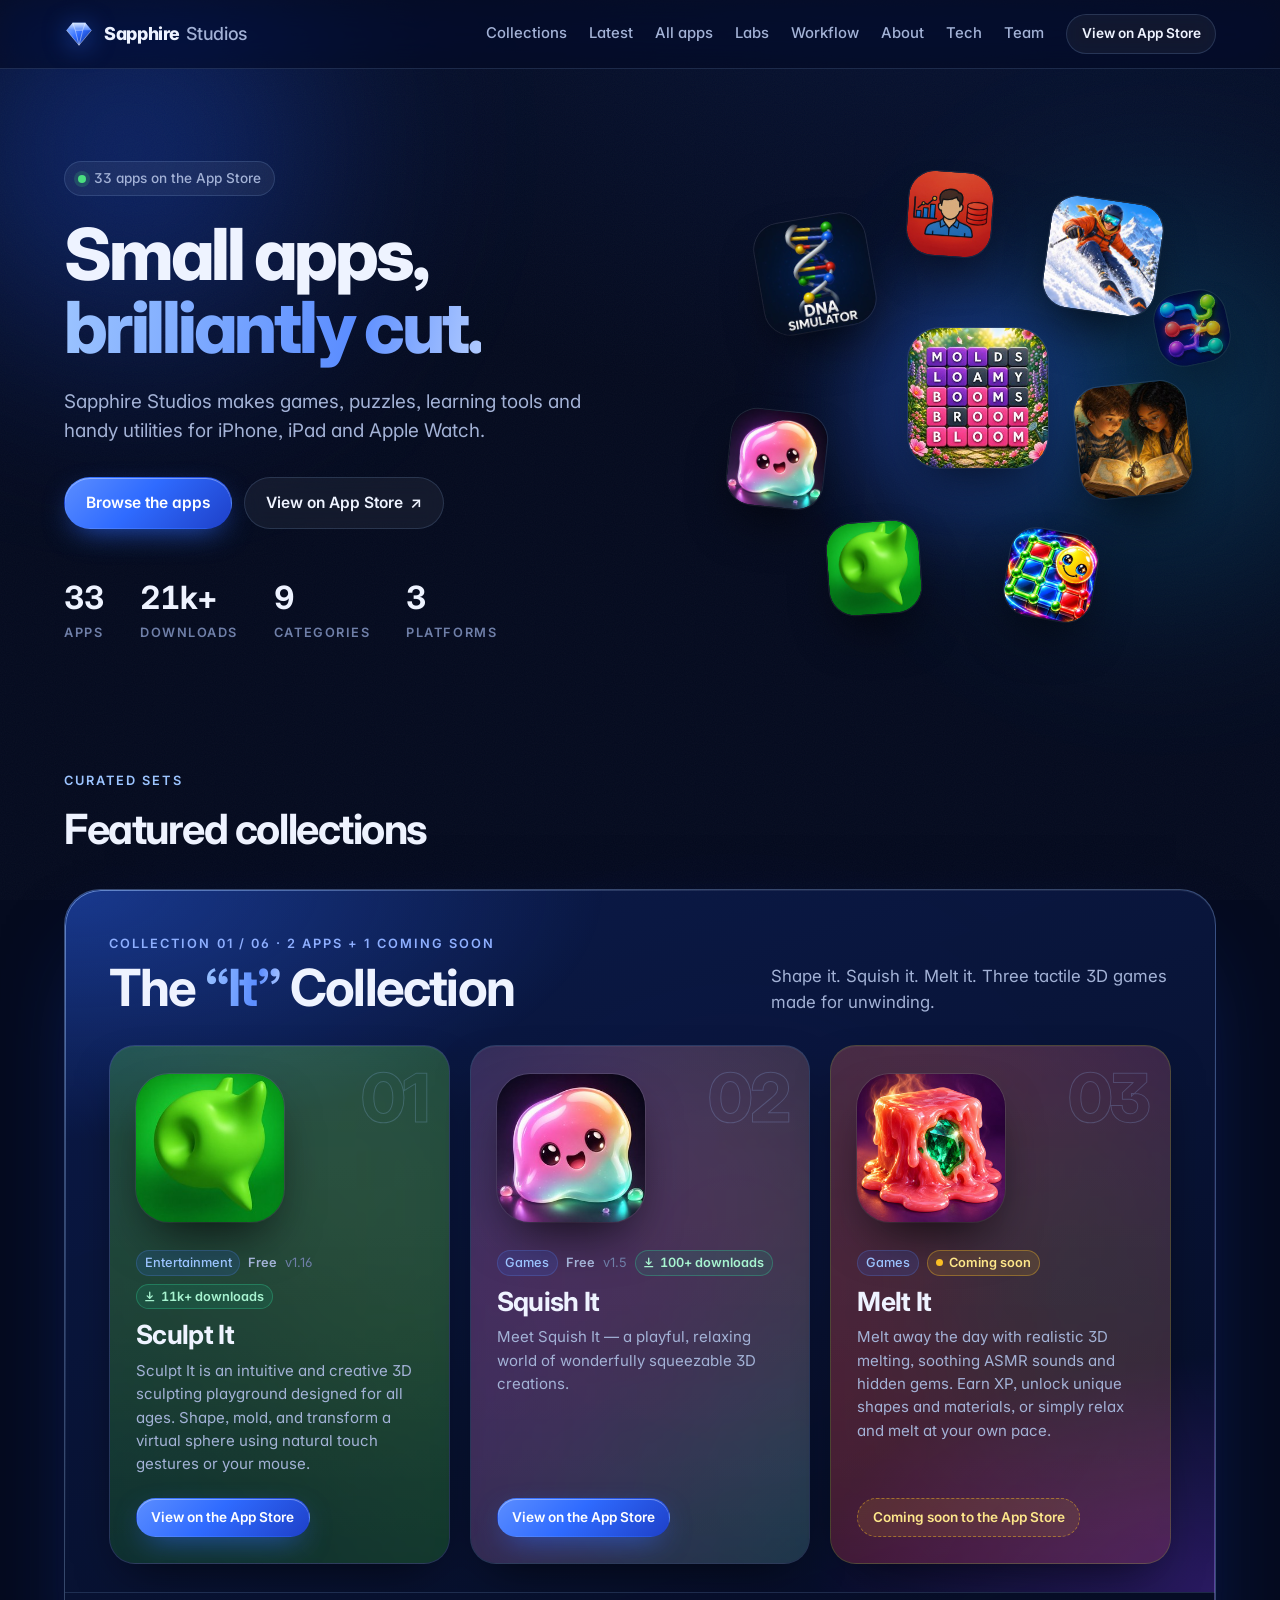
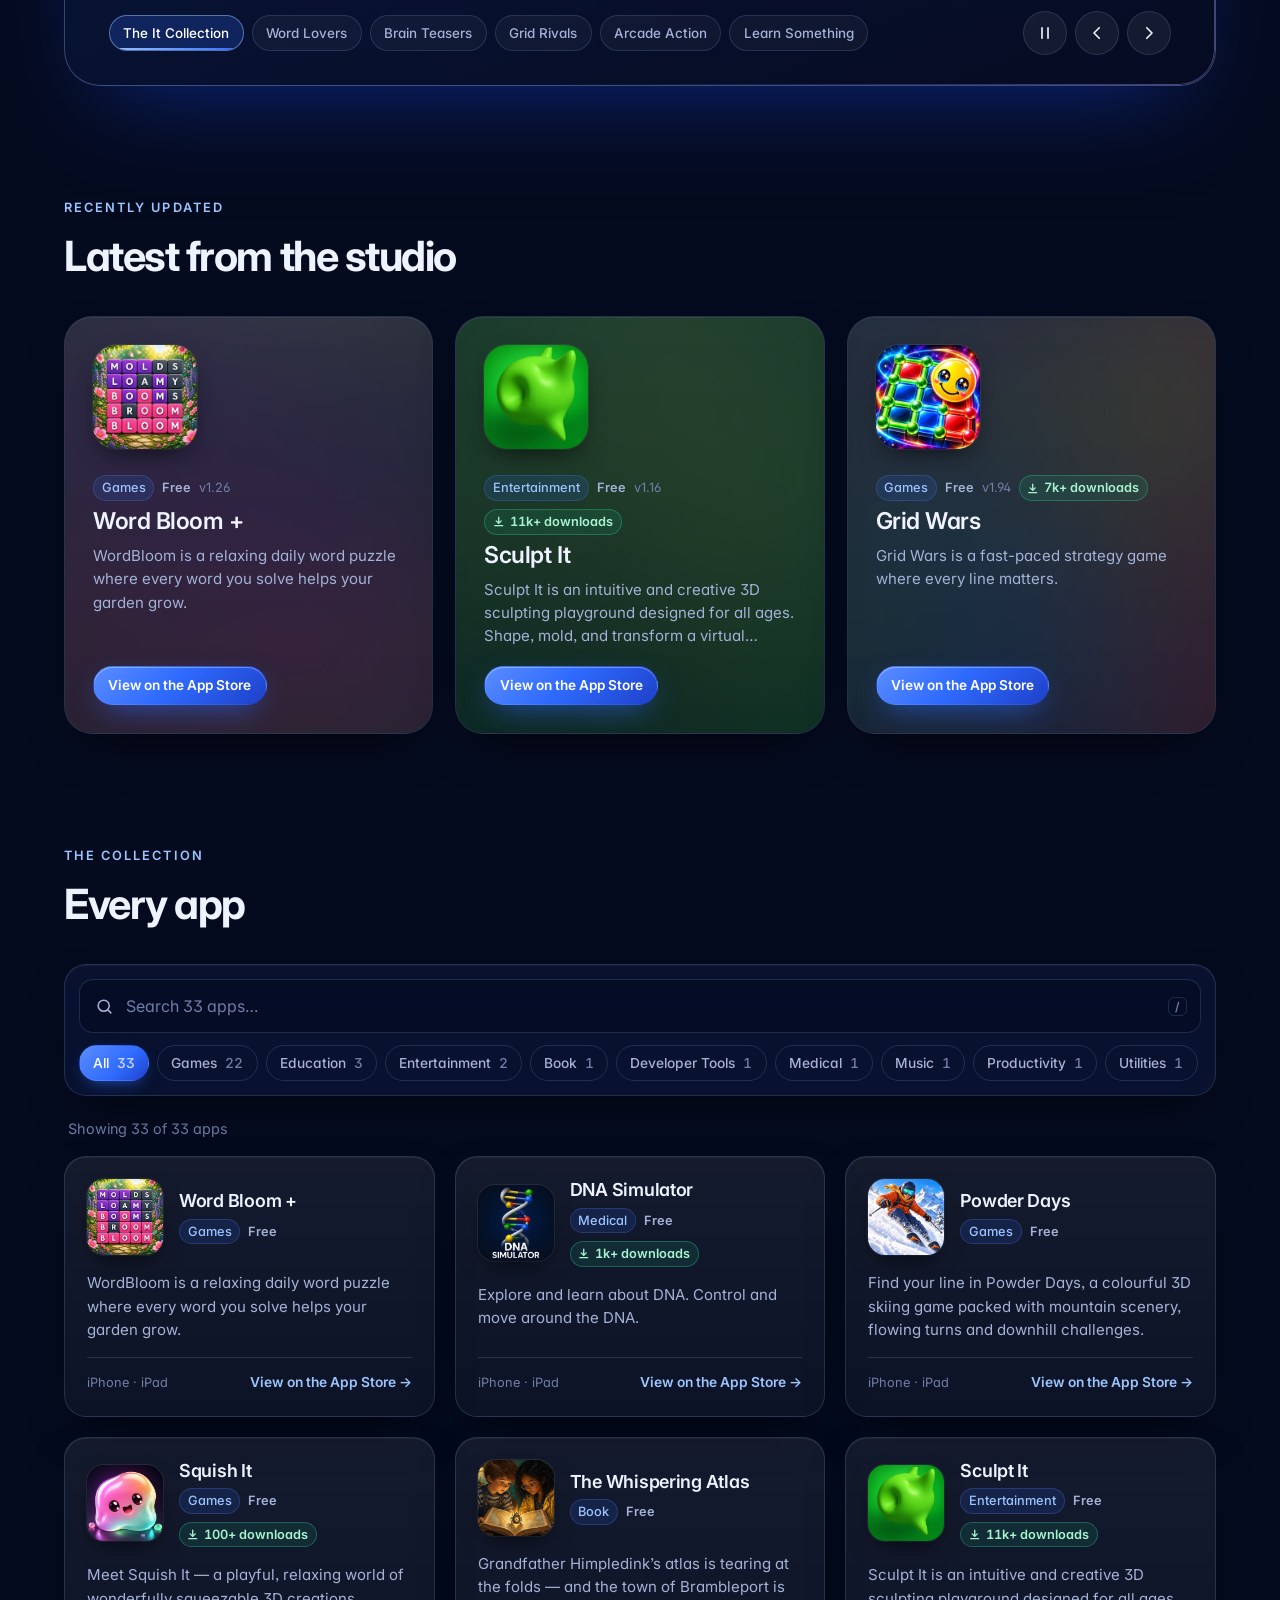
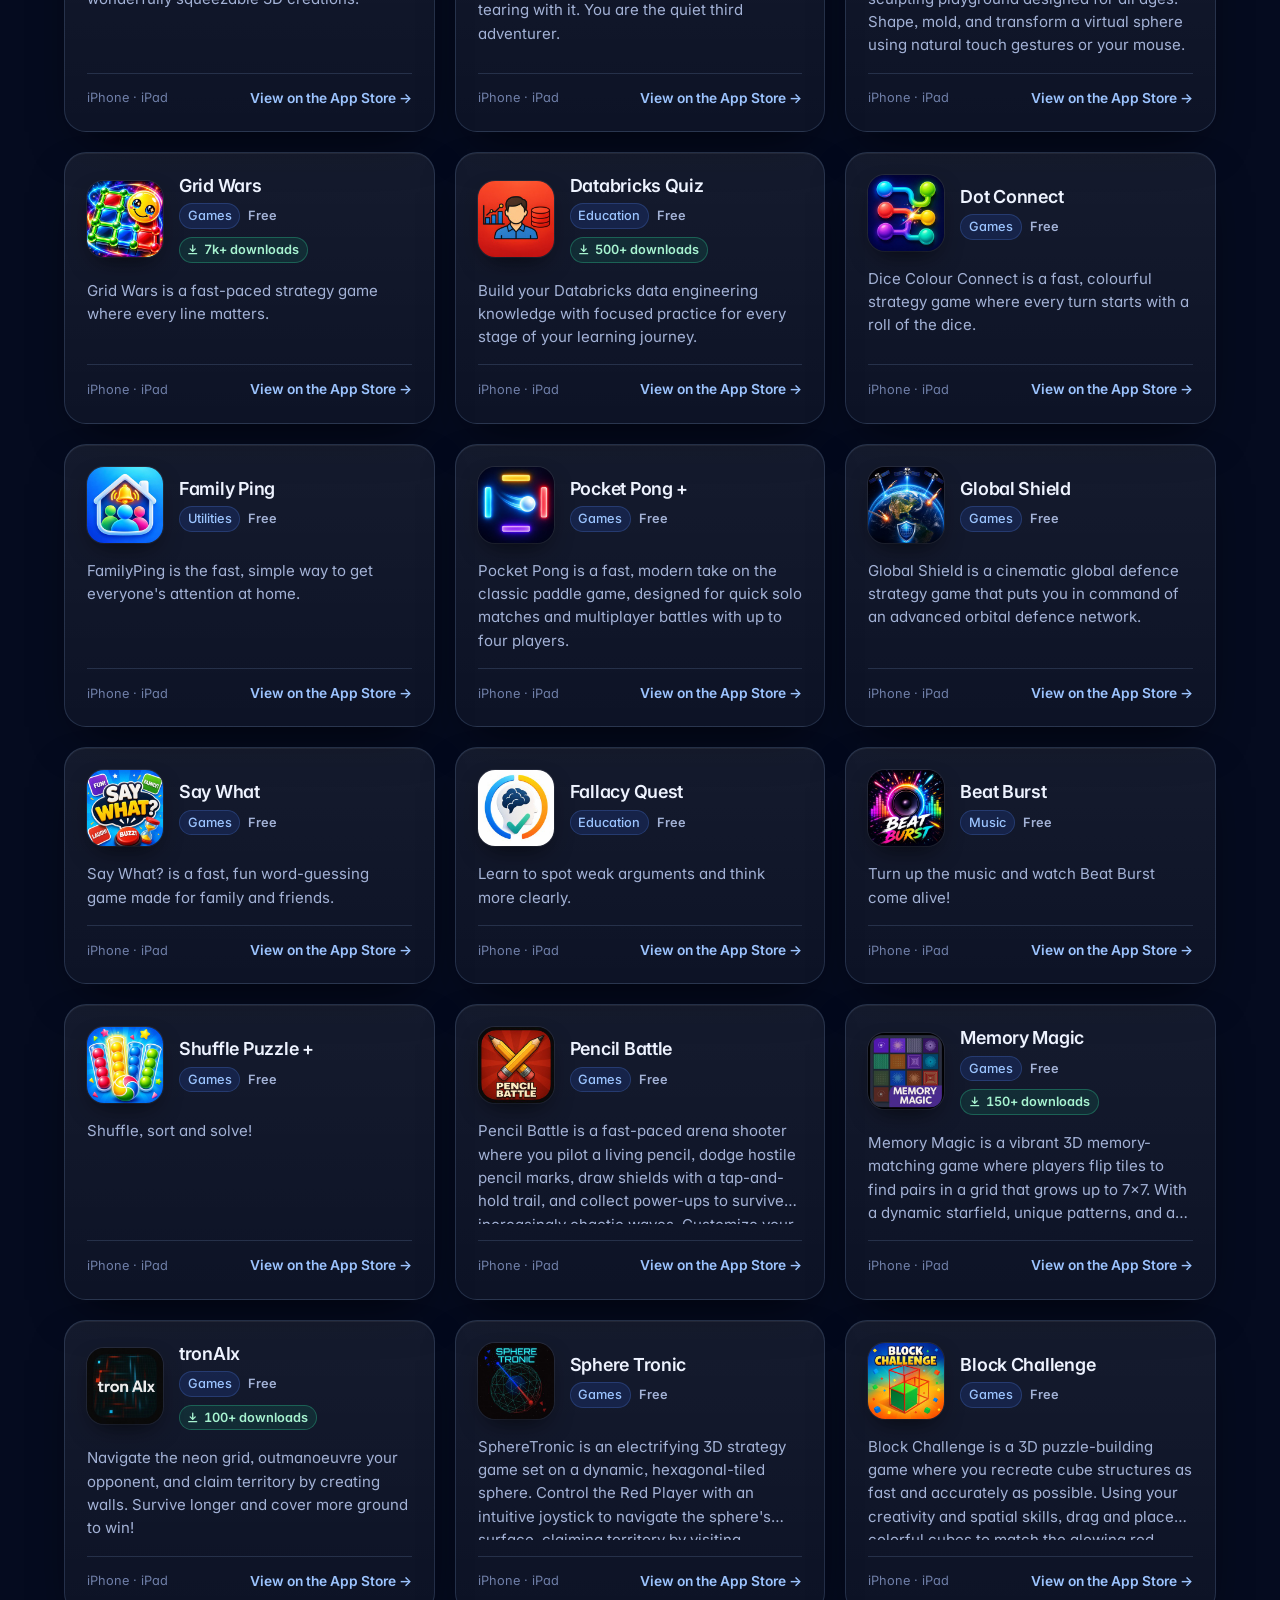
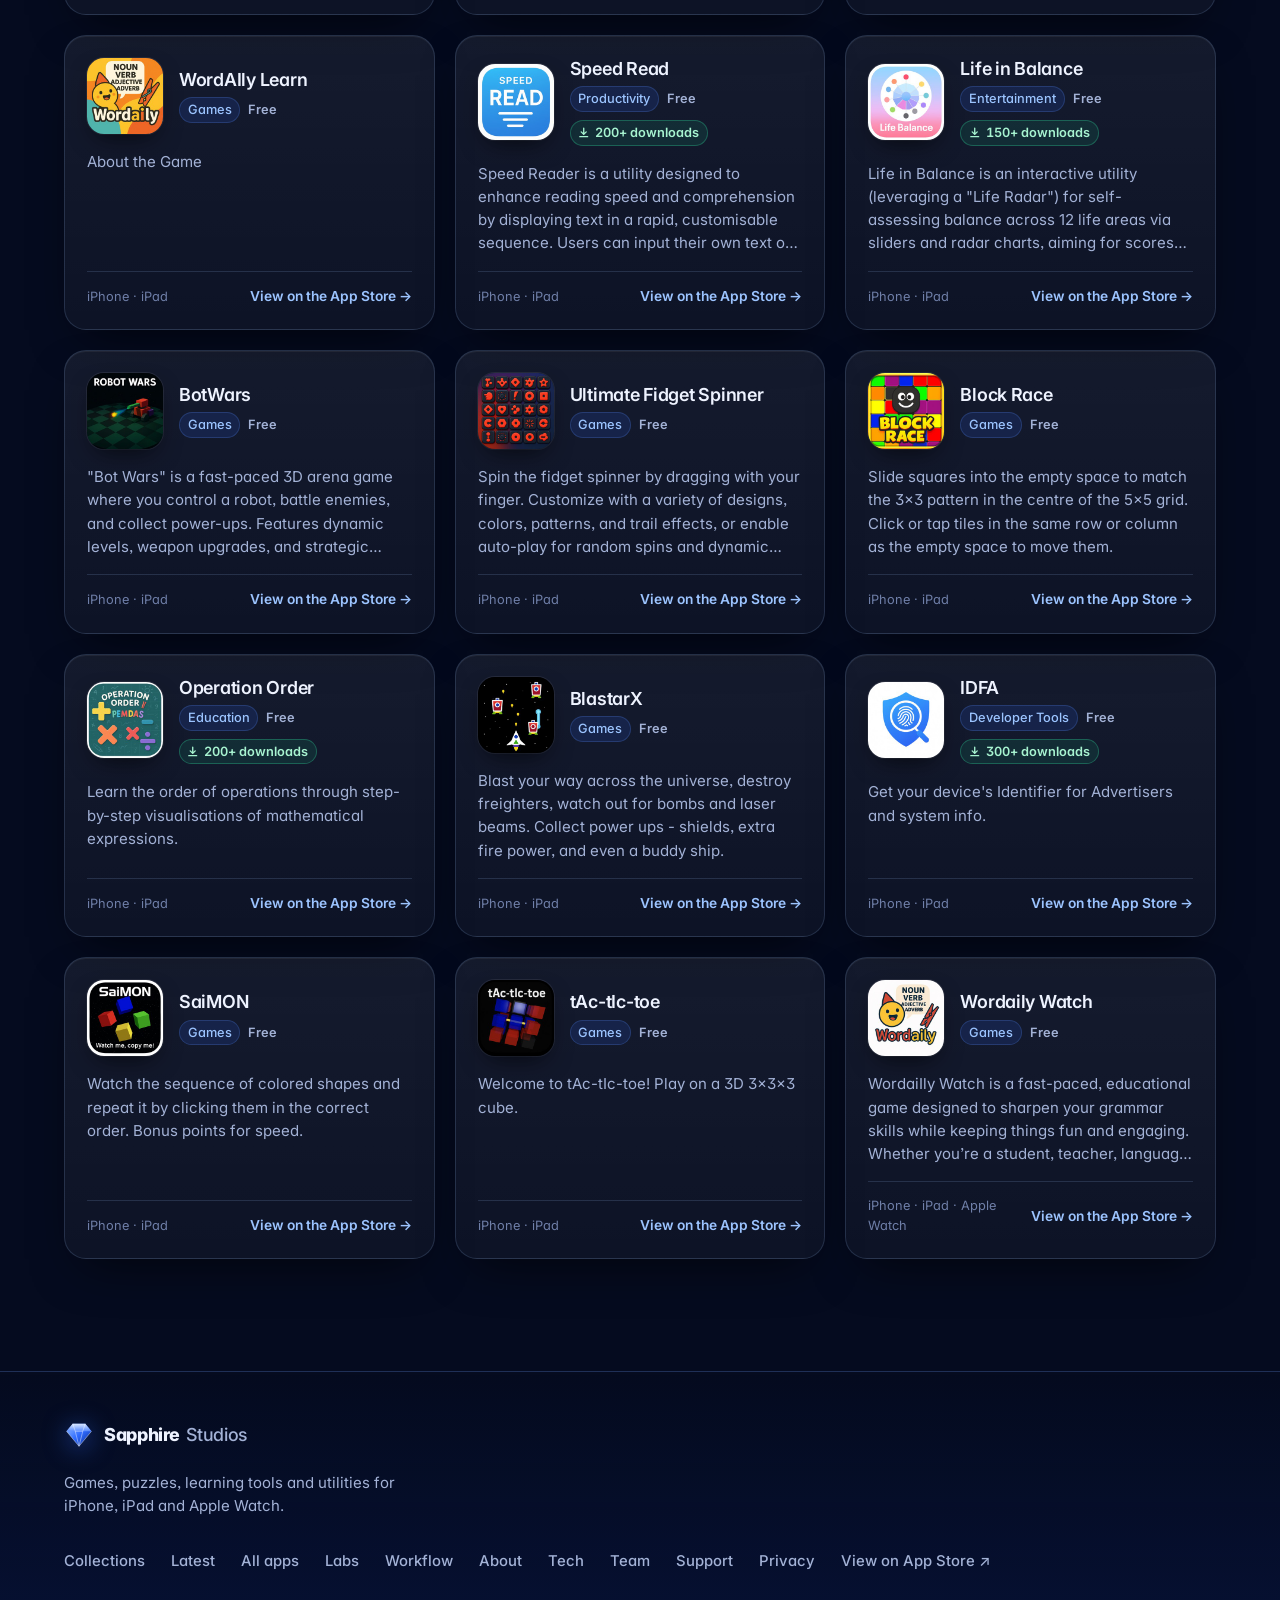
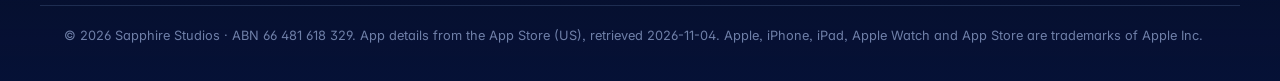
==== commit 2c7d96b0: "Sync App Store: Sculpt It v1.16 with new icon, Grid Wars v1.94, Word Bloom + v1.26" ====
--- a/index.html
+++ b/index.html
@@ -111,7 +111,7 @@
               <span class="it-num" aria-hidden="true">01</span>
               <img class="icon icon-xl" src="assets/icons/sculpt-it.jpg" alt="Sculpt It icon" width="148" height="148" loading="lazy" decoding="async">
               <div class="it-body">
-                <p class="tags"><span class="genre">Entertainment</span><span class="price">Free</span><span class="ver">v1.14</span><span class="dl-badge"><svg viewBox="0 0 24 24" aria-hidden="true" focusable="false"><path d="M12 4v11m0 0l-4.5-4.5M12 15l4.5-4.5M5 19h14"/></svg>11k+ downloads</span></p>
+                <p class="tags"><span class="genre">Entertainment</span><span class="price">Free</span><span class="ver">v1.16</span><span class="dl-badge"><svg viewBox="0 0 24 24" aria-hidden="true" focusable="false"><path d="M12 4v11m0 0l-4.5-4.5M12 15l4.5-4.5M5 19h14"/></svg>11k+ downloads</span></p>
                 <h4>Sculpt It</h4>
                 <p class="desc">Sculpt It is an intuitive and creative 3D sculpting playground designed for all ages. Shape, mold, and transform a virtual sphere using natural touch gestures or your mouse.</p>
                 <a class="btn btn-primary btn-sm" href="https://apps.apple.com/us/app/sculpt-it/id6752210028" target="_blank" rel="noopener" aria-label="View Sculpt It on the App Store">View on the App Store</a>
@@ -155,7 +155,7 @@
               <span class="it-num" aria-hidden="true">01</span>
               <img class="icon icon-xl" src="assets/icons/word-bloom.jpg" alt="Word Bloom + icon" width="148" height="148" loading="lazy" decoding="async">
               <div class="it-body">
-                <p class="tags"><span class="genre">Games</span><span class="price">Free</span><span class="ver">v1.24</span></p>
+                <p class="tags"><span class="genre">Games</span><span class="price">Free</span><span class="ver">v1.26</span></p>
                 <h4>Word Bloom +</h4>
                 <p class="desc">WordBloom is a relaxing daily word puzzle where every word you solve helps your garden grow.</p>
                 <a class="btn btn-primary btn-sm" href="https://apps.apple.com/us/app/word-bloom/id6806432874" target="_blank" rel="noopener" aria-label="View Word Bloom + on the App Store">View on the App Store</a>
@@ -276,7 +276,7 @@
               <span class="it-num" aria-hidden="true">01</span>
               <img class="icon icon-xl" src="assets/icons/grid-wars.jpg" alt="Grid Wars icon" width="148" height="148" loading="lazy" decoding="async">
               <div class="it-body">
-                <p class="tags"><span class="genre">Games</span><span class="price">Free</span><span class="ver">v1.92</span><span class="dl-badge"><svg viewBox="0 0 24 24" aria-hidden="true" focusable="false"><path d="M12 4v11m0 0l-4.5-4.5M12 15l4.5-4.5M5 19h14"/></svg>7k+ downloads</span></p>
+                <p class="tags"><span class="genre">Games</span><span class="price">Free</span><span class="ver">v1.94</span><span class="dl-badge"><svg viewBox="0 0 24 24" aria-hidden="true" focusable="false"><path d="M12 4v11m0 0l-4.5-4.5M12 15l4.5-4.5M5 19h14"/></svg>7k+ downloads</span></p>
                 <h4>Grid Wars</h4>
                 <p class="desc">Grid Wars is a fast-paced strategy game where every line matters.</p>
                 <a class="btn btn-primary btn-sm" href="https://apps.apple.com/us/app/grid-wars/id6746311515" target="_blank" rel="noopener" aria-label="View Grid Wars on the App Store">View on the App Store</a>
@@ -476,30 +476,30 @@
       </div>
       <div class="features">
       <article class="feature">
+        <div class="feature-glow" aria-hidden="true" style="background-image:url('assets/glow/word-bloom.jpg')"></div>
+        <img class="icon icon-lg" src="assets/icons/word-bloom.jpg" alt="" width="104" height="104" decoding="async">
+        <div class="feature-body">
+          <p class="tags"><span class="genre">Games</span><span class="price">Free</span><span class="ver">v1.26</span></p>
+          <h3>Word Bloom +</h3>
+          <p class="desc">WordBloom is a relaxing daily word puzzle where every word you solve helps your garden grow.</p>
+          <a class="btn btn-primary btn-sm" href="https://apps.apple.com/us/app/word-bloom/id6806432874" target="_blank" rel="noopener" aria-label="View Word Bloom + on the App Store">View on the App Store</a>
+        </div>
+      </article>
+      <article class="feature">
         <div class="feature-glow" aria-hidden="true" style="background-image:url('assets/glow/sculpt-it.jpg')"></div>
         <img class="icon icon-lg" src="assets/icons/sculpt-it.jpg" alt="" width="104" height="104" decoding="async">
         <div class="feature-body">
-          <p class="tags"><span class="genre">Entertainment</span><span class="price">Free</span><span class="ver">v1.14</span><span class="dl-badge"><svg viewBox="0 0 24 24" aria-hidden="true" focusable="false"><path d="M12 4v11m0 0l-4.5-4.5M12 15l4.5-4.5M5 19h14"/></svg>11k+ downloads</span></p>
+          <p class="tags"><span class="genre">Entertainment</span><span class="price">Free</span><span class="ver">v1.16</span><span class="dl-badge"><svg viewBox="0 0 24 24" aria-hidden="true" focusable="false"><path d="M12 4v11m0 0l-4.5-4.5M12 15l4.5-4.5M5 19h14"/></svg>11k+ downloads</span></p>
           <h3>Sculpt It</h3>
           <p class="desc">Sculpt It is an intuitive and creative 3D sculpting playground designed for all ages. Shape, mold, and transform a virtual sphere using natural touch gestures or your mouse.</p>
           <a class="btn btn-primary btn-sm" href="https://apps.apple.com/us/app/sculpt-it/id6752210028" target="_blank" rel="noopener" aria-label="View Sculpt It on the App Store">View on the App Store</a>
-        </div>
-      </article>
-      <article class="feature">
-        <div class="feature-glow" aria-hidden="true" style="background-image:url('assets/glow/word-bloom.jpg')"></div>
-        <img class="icon icon-lg" src="assets/icons/word-bloom.jpg" alt="" width="104" height="104" decoding="async">
-        <div class="feature-body">
-          <p class="tags"><span class="genre">Games</span><span class="price">Free</span><span class="ver">v1.24</span></p>
-          <h3>Word Bloom +</h3>
-          <p class="desc">WordBloom is a relaxing daily word puzzle where every word you solve helps your garden grow.</p>
-          <a class="btn btn-primary btn-sm" href="https://apps.apple.com/us/app/word-bloom/id6806432874" target="_blank" rel="noopener" aria-label="View Word Bloom + on the App Store">View on the App Store</a>
         </div>
       </article>
       <article class="feature">
         <div class="feature-glow" aria-hidden="true" style="background-image:url('assets/glow/grid-wars.jpg')"></div>
         <img class="icon icon-lg" src="assets/icons/grid-wars.jpg" alt="" width="104" height="104" decoding="async">
         <div class="feature-body">
-          <p class="tags"><span class="genre">Games</span><span class="price">Free</span><span class="ver">v1.92</span><span class="dl-badge"><svg viewBox="0 0 24 24" aria-hidden="true" focusable="false"><path d="M12 4v11m0 0l-4.5-4.5M12 15l4.5-4.5M5 19h14"/></svg>7k+ downloads</span></p>
+          <p class="tags"><span class="genre">Games</span><span class="price">Free</span><span class="ver">v1.94</span><span class="dl-badge"><svg viewBox="0 0 24 24" aria-hidden="true" focusable="false"><path d="M12 4v11m0 0l-4.5-4.5M12 15l4.5-4.5M5 19h14"/></svg>7k+ downloads</span></p>
           <h3>Grid Wars</h3>
           <p class="desc">Grid Wars is a fast-paced strategy game where every line matters.</p>
           <a class="btn btn-primary btn-sm" href="https://apps.apple.com/us/app/grid-wars/id6746311515" target="_blank" rel="noopener" aria-label="View Grid Wars on the App Store">View on the App Store</a>
@@ -1031,7 +1031,7 @@
       </nav>
     </div>
     <div class="wrap legal">
-      <p>© 2026 Sapphire Studios <span class="abn">· ABN 66 481 618 329</span>. App details from the App Store (US), retrieved 2026-11-03. Apple, iPhone, iPad, Apple Watch and App Store are trademarks of Apple Inc.</p>
+      <p>© 2026 Sapphire Studios <span class="abn">· ABN 66 481 618 329</span>. App details from the App Store (US), retrieved 2026-11-04. Apple, iPhone, iPad, Apple Watch and App Store are trademarks of Apple Inc.</p>
     </div>
   </footer>
   <script src="app.js?v=54ee9d75f5"></script>
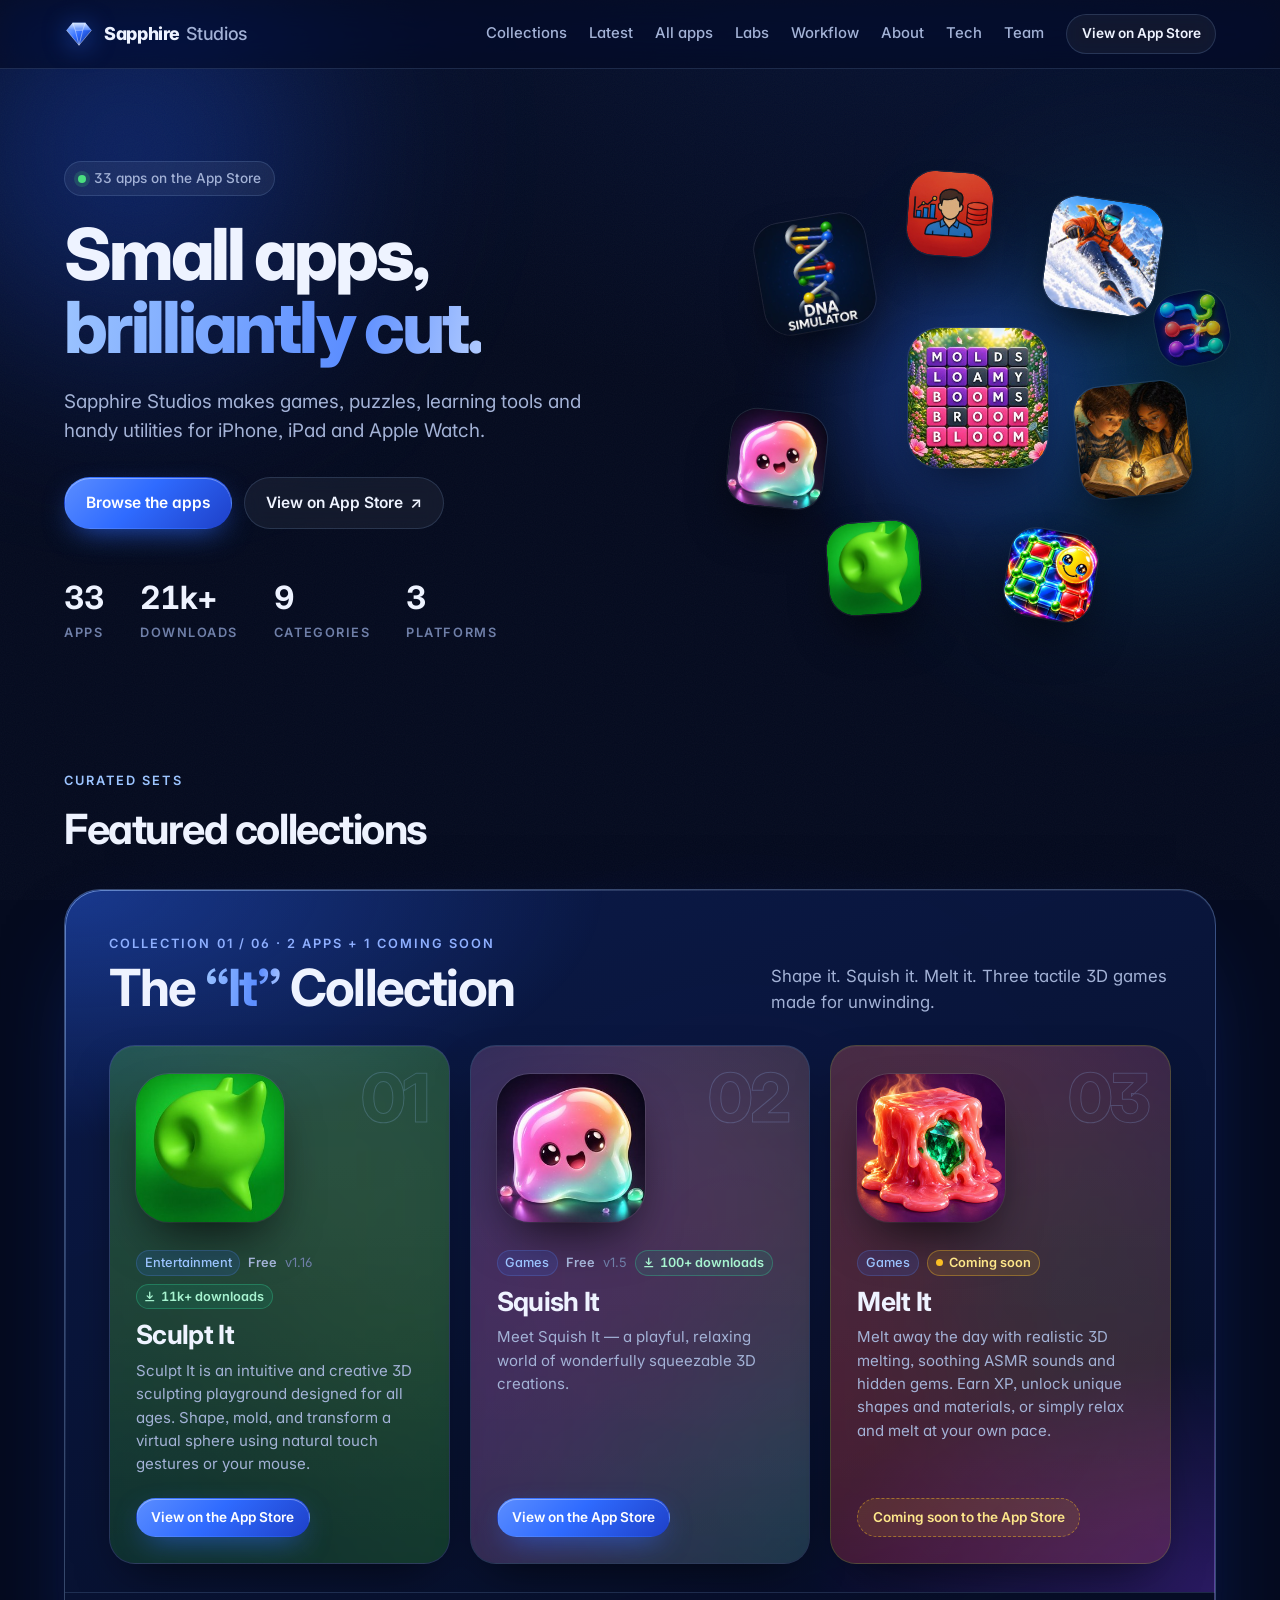
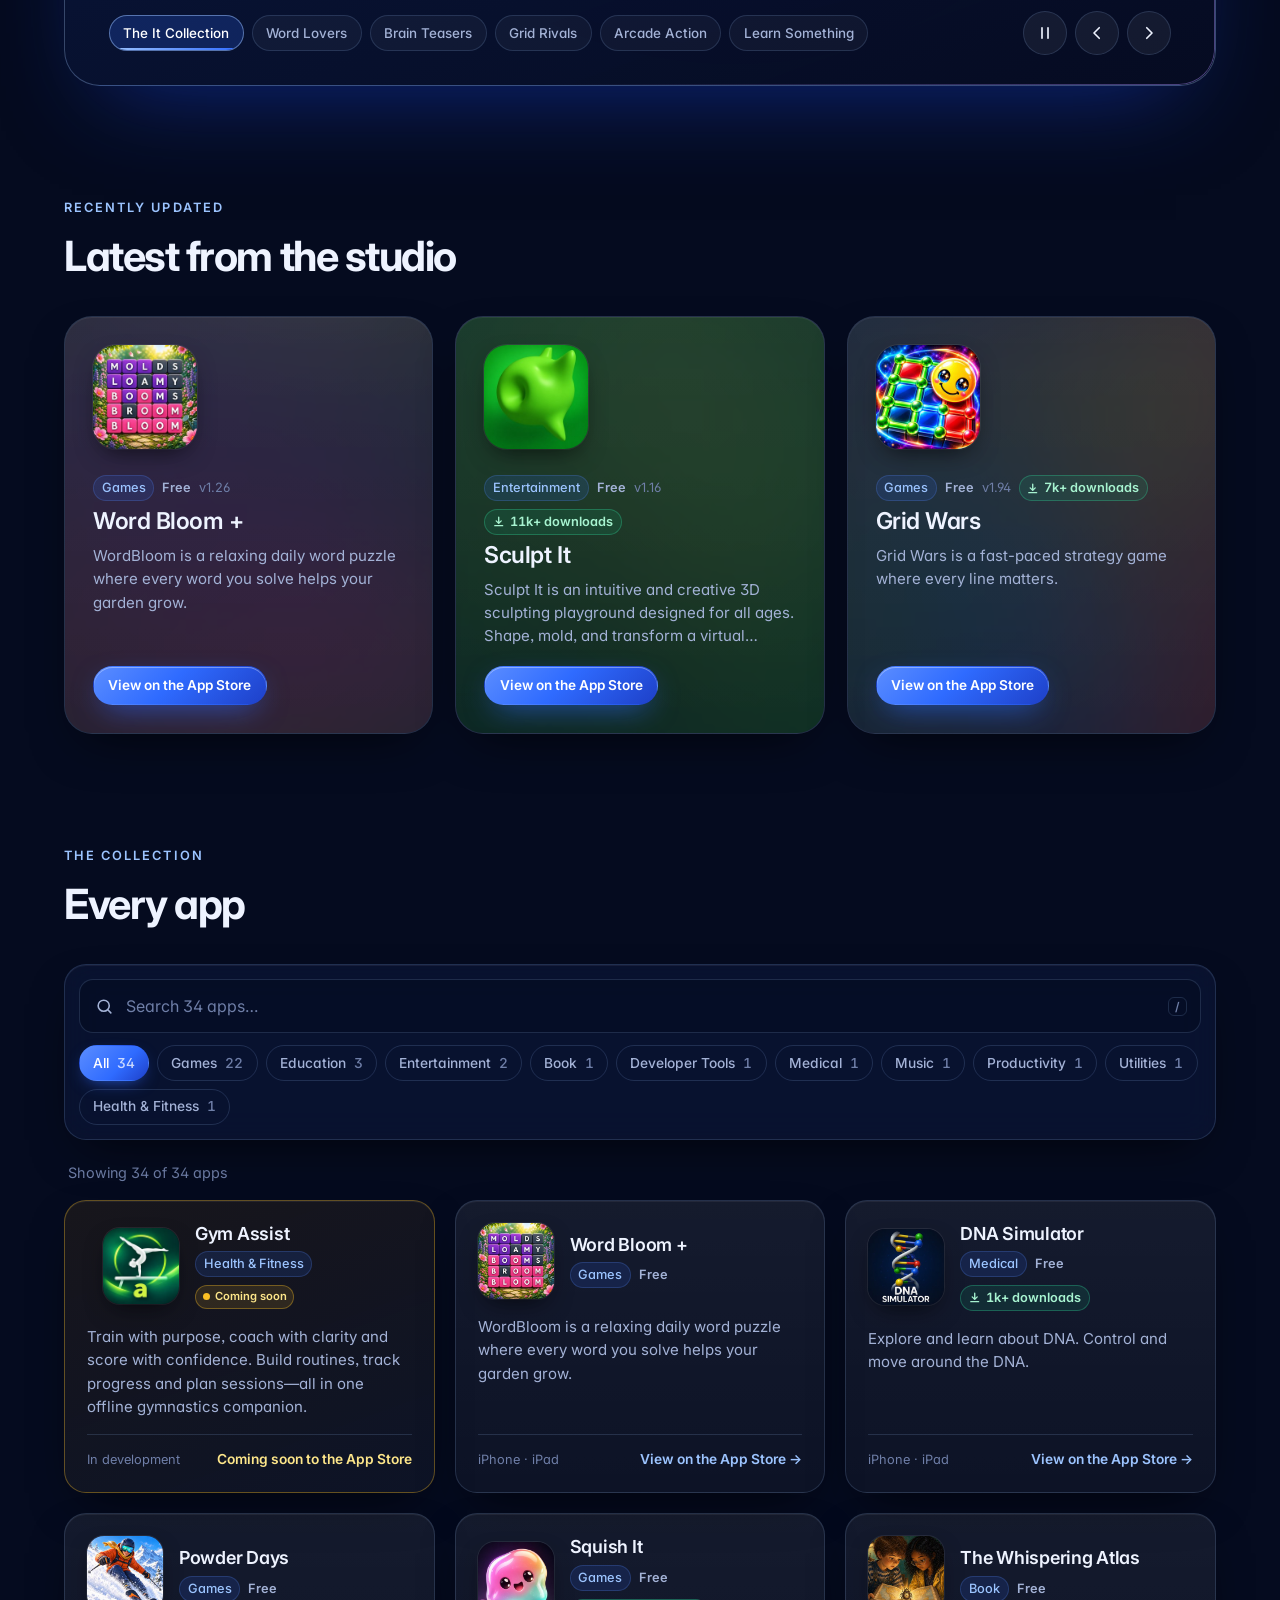
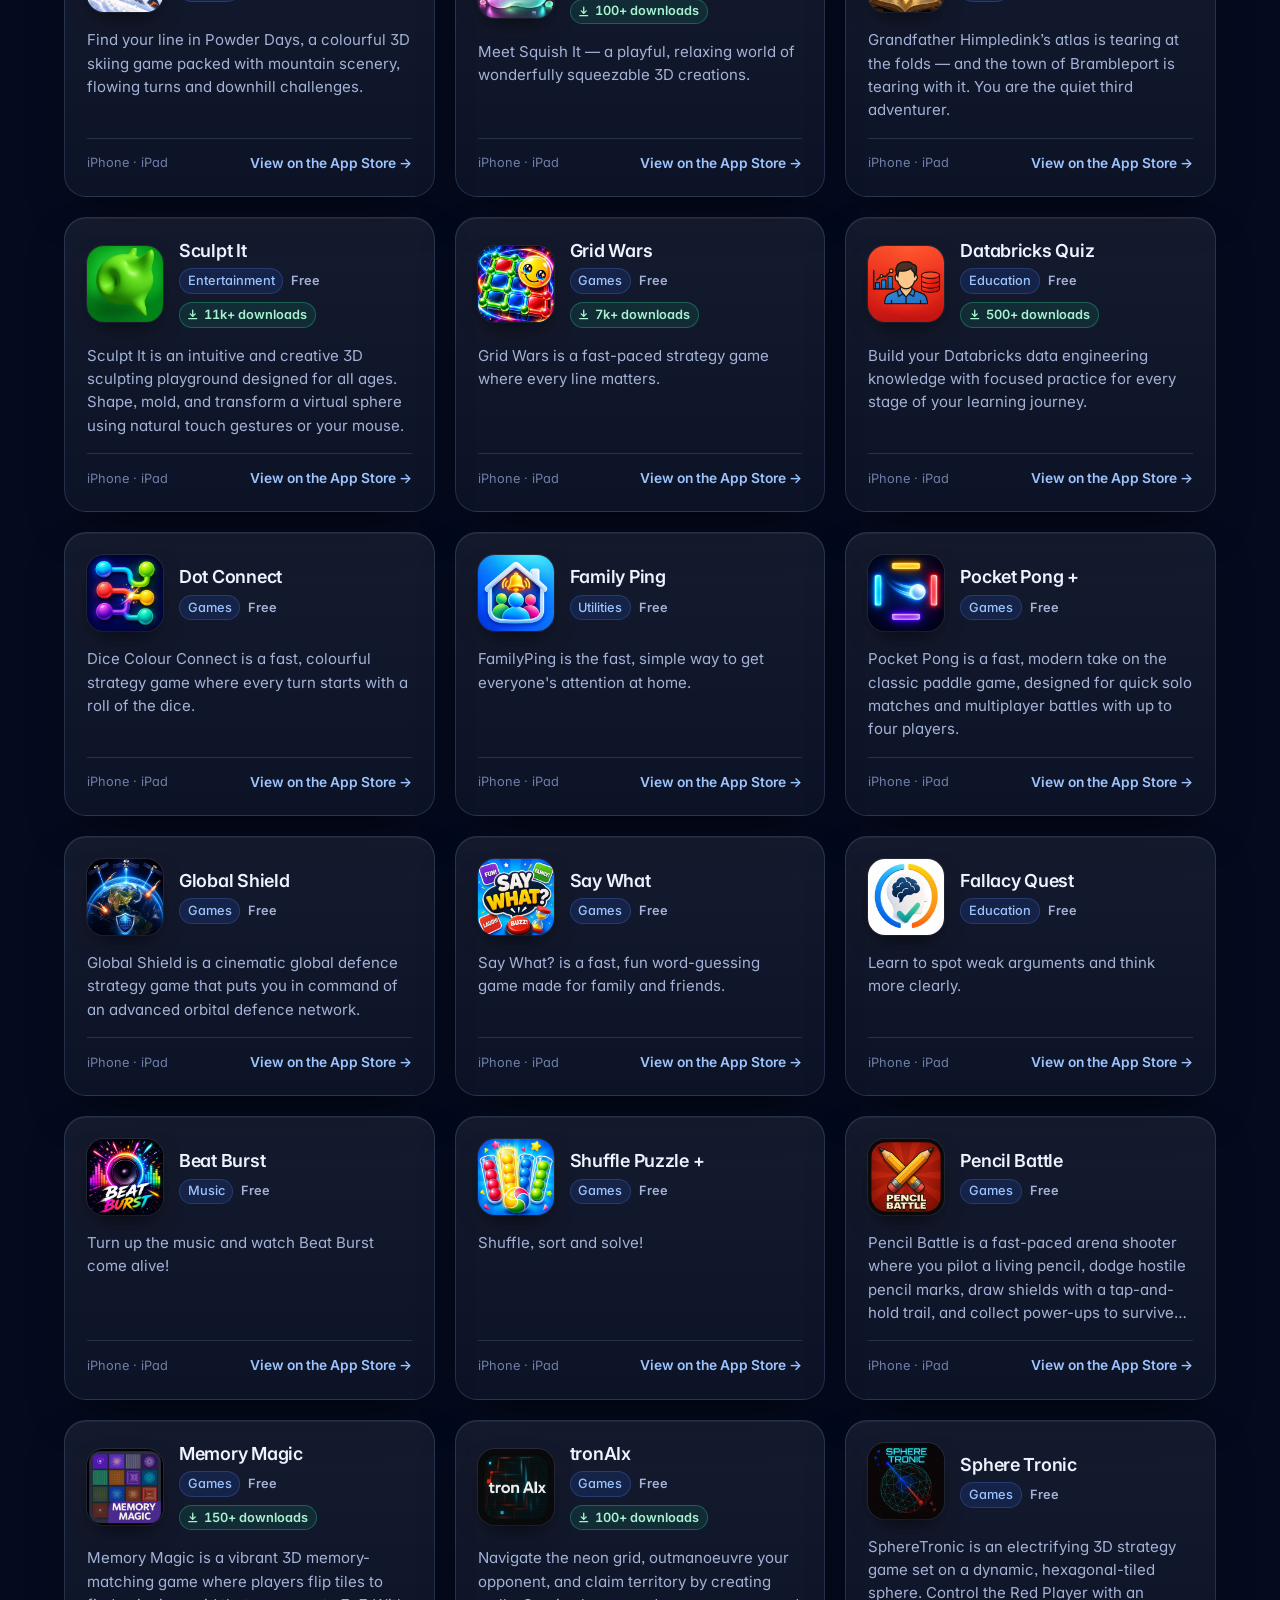
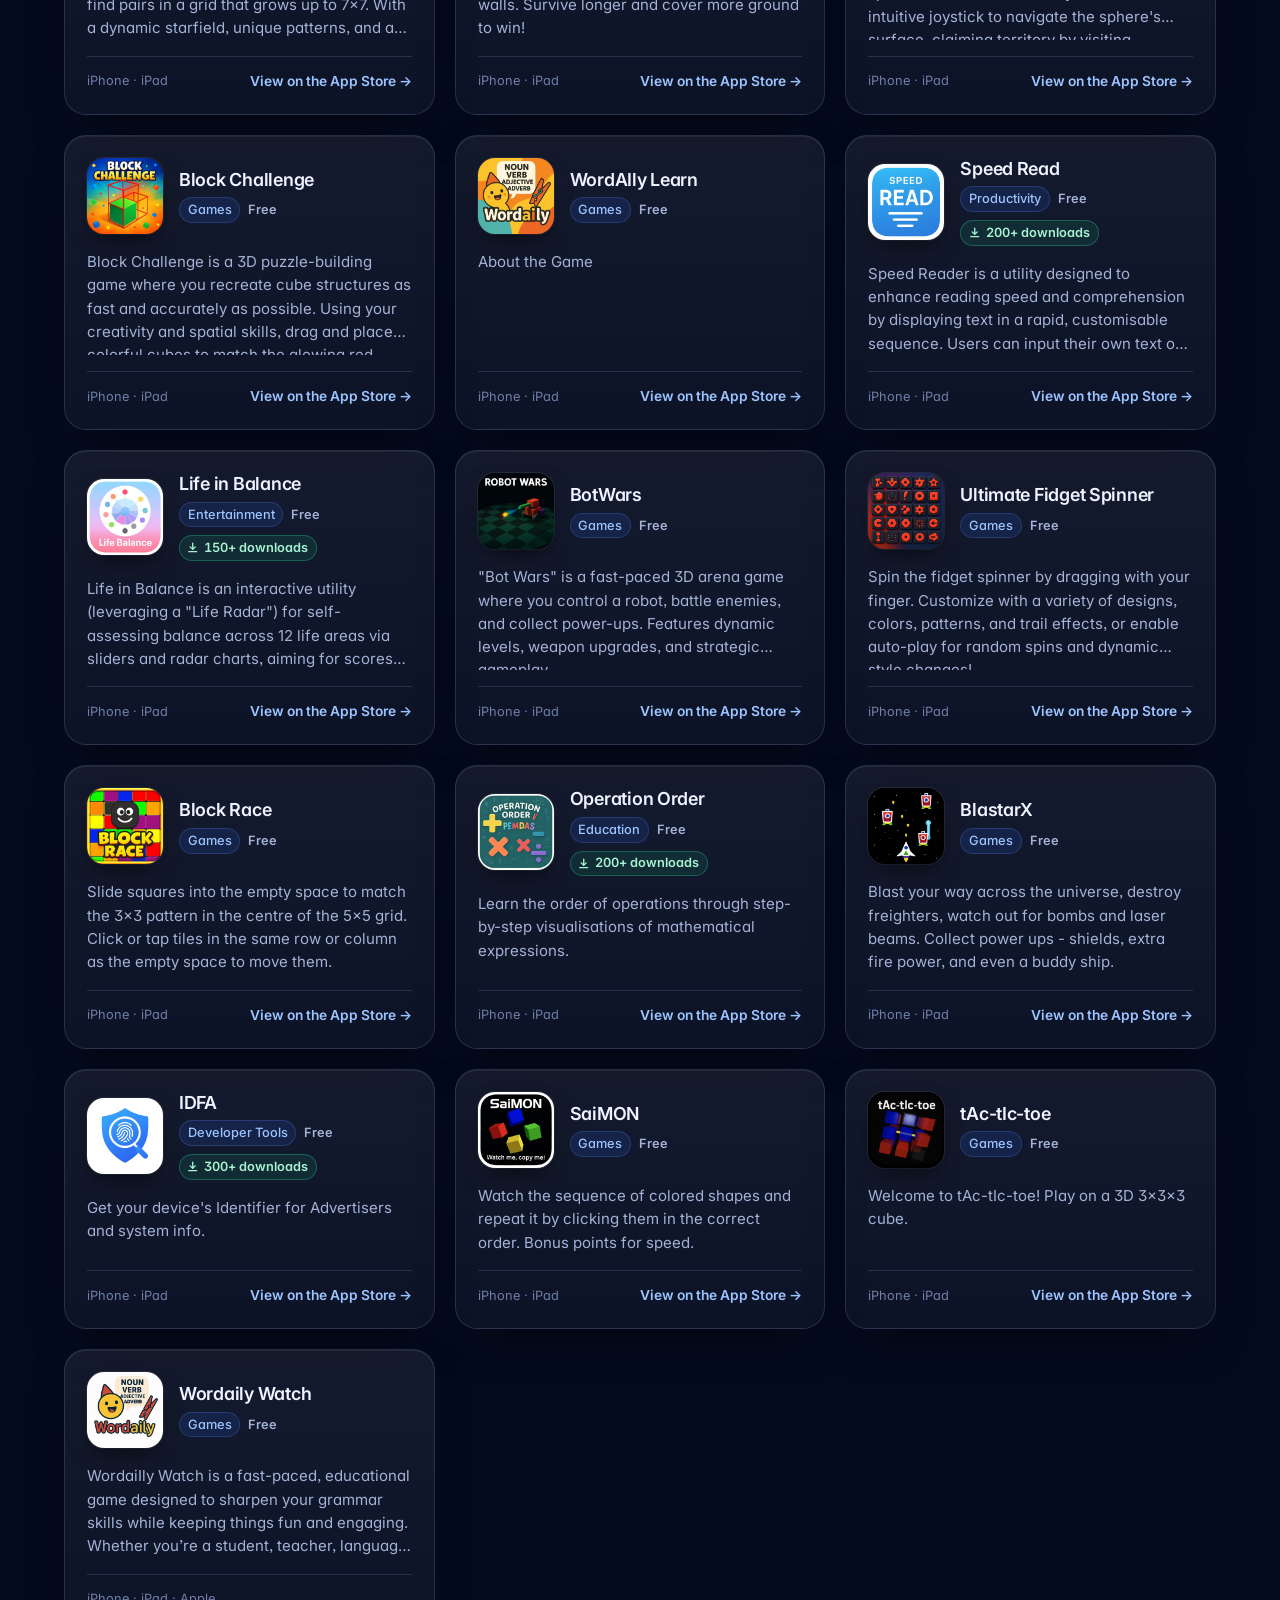
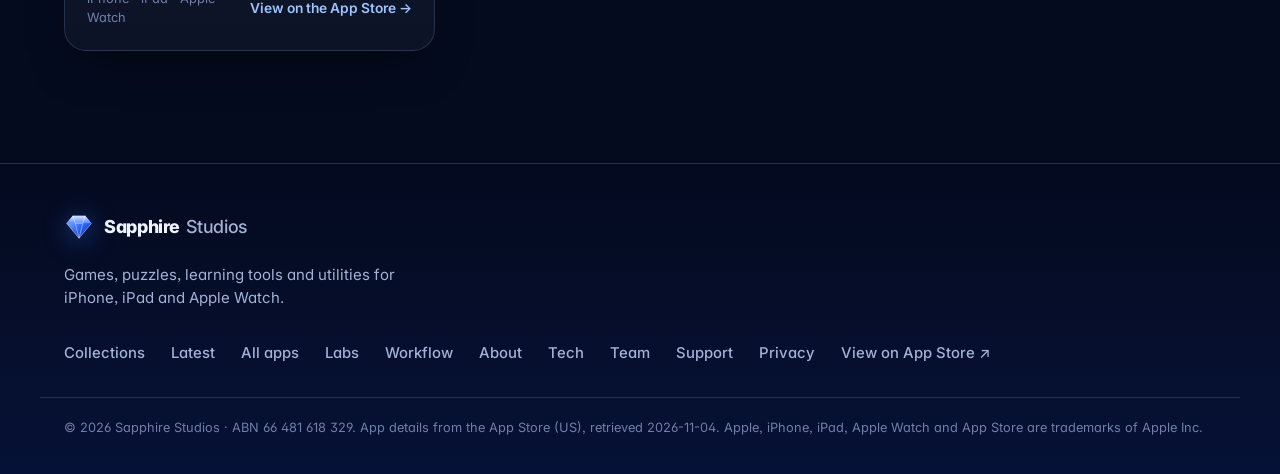
==== commit 70e6f5fe: "Gym Assist coming soon: catalogue card (Health & Fitness), About and Labs up-next blocks; generator " ====
--- a/index.html
+++ b/index.html
@@ -14,7 +14,7 @@
   <link rel="preconnect" href="https://fonts.googleapis.com">
   <link rel="preconnect" href="https://fonts.gstatic.com" crossorigin>
   <link rel="stylesheet" href="https://fonts.googleapis.com/css2?family=Inter:wght@400;500;600;700;800&display=swap">
-  <link rel="stylesheet" href="style.css?v=c0c551775b">
+  <link rel="stylesheet" href="style.css?v=e053202fa2">
   <script>document.documentElement.className+=' js'</script>
 </head>
 <body>
@@ -517,11 +517,11 @@
         <label class="search">
           <svg viewBox="0 0 24 24" aria-hidden="true"><circle cx="11" cy="11" r="7"/><path d="M20 20l-3.5-3.5"/></svg>
           <span class="sr-only">Search apps</span>
-          <input id="q" type="search" placeholder="Search 33 apps…" autocomplete="off">
+          <input id="q" type="search" placeholder="Search 34 apps…" autocomplete="off">
           <kbd aria-hidden="true">/</kbd>
         </label>
         <div class="chips" role="group" aria-label="Filter by category">
-          <button type="button" class="chip active" data-genre="all" aria-pressed="true">All <span class="n">33</span></button>
+          <button type="button" class="chip active" data-genre="all" aria-pressed="true">All <span class="n">34</span></button>
           <button type="button" class="chip" data-genre="Games" aria-pressed="false">Games <span class="n">22</span></button>
           <button type="button" class="chip" data-genre="Education" aria-pressed="false">Education <span class="n">3</span></button>
           <button type="button" class="chip" data-genre="Entertainment" aria-pressed="false">Entertainment <span class="n">2</span></button>
@@ -531,10 +531,25 @@
           <button type="button" class="chip" data-genre="Music" aria-pressed="false">Music <span class="n">1</span></button>
           <button type="button" class="chip" data-genre="Productivity" aria-pressed="false">Productivity <span class="n">1</span></button>
           <button type="button" class="chip" data-genre="Utilities" aria-pressed="false">Utilities <span class="n">1</span></button>
+          <button type="button" class="chip" data-genre="Health &amp; Fitness" aria-pressed="false">Health &amp; Fitness <span class="n">1</span></button>
         </div>
       </div>
-      <p id="count" class="count" aria-live="polite">Showing 33 of 33 apps</p>
+      <p id="count" class="count" aria-live="polite">Showing 34 of 34 apps</p>
       <div class="grid" id="grid">
+      <article class="card is-soon" id="app-gym-assist" tabindex="-1" data-genre="Health &amp; Fitness" data-search="gym assist health &amp; fitness coming soon train with purpose, coach with clarity and score with confidence. build routines, track progress and plan sessions—all in one offline gymnastics companion.">
+        <div class="card-top">
+          <picture><source srcset="assets/icons/gym-assist.webp" type="image/webp"><img class="icon" src="assets/icons/gym-assist.png" alt="" width="76" height="76" loading="lazy" decoding="async"></picture>
+          <div class="meta">
+            <h3>Gym Assist</h3>
+            <p class="tags"><span class="genre">Health &amp; Fitness</span><span class="soon-badge"><span class="pulse" aria-hidden="true"></span>Coming soon</span></p>
+          </div>
+        </div>
+        <p class="desc">Train with purpose, coach with clarity and score with confidence. Build routines, track progress and plan sessions—all in one offline gymnastics companion.</p>
+        <div class="card-foot">
+          <span class="plat">In development</span>
+          <span class="store-link soon-link" role="note">Coming soon to the App Store</span>
+        </div>
+      </article>
       <article class="card" id="app-word-bloom" tabindex="-1" data-genre="Games" data-search="word bloom + games wordbloom is a relaxing daily word puzzle where every word you solve helps your garden grow.">
         <div class="card-top">
           <img class="icon" src="assets/icons/word-bloom.jpg" alt="" width="76" height="76" loading="lazy" decoding="async">
--- a/style.css
+++ b/style.css
@@ -1224,3 +1224,10 @@
   .sf-cap{margin-top:16px;text-align:left}
 }
 .idea-band .kicker{margin-bottom:6px}
+/* ---- upcoming apps (generator UPCOMING list) ---- */
+.lab-next+.lab-next{margin-top:16px}
+.card.is-soon{border-color:rgba(251,191,36,.35);background:linear-gradient(160deg,rgba(120,80,10,.16),rgba(255,255,255,.035))}
+.card.is-soon .tags .soon-badge{font-size:.7rem;padding:.2em .6em}
+.card .soon-link{color:#fde68a;cursor:default}
+.card .soon-link:hover{text-decoration:none}
+picture{display:contents}
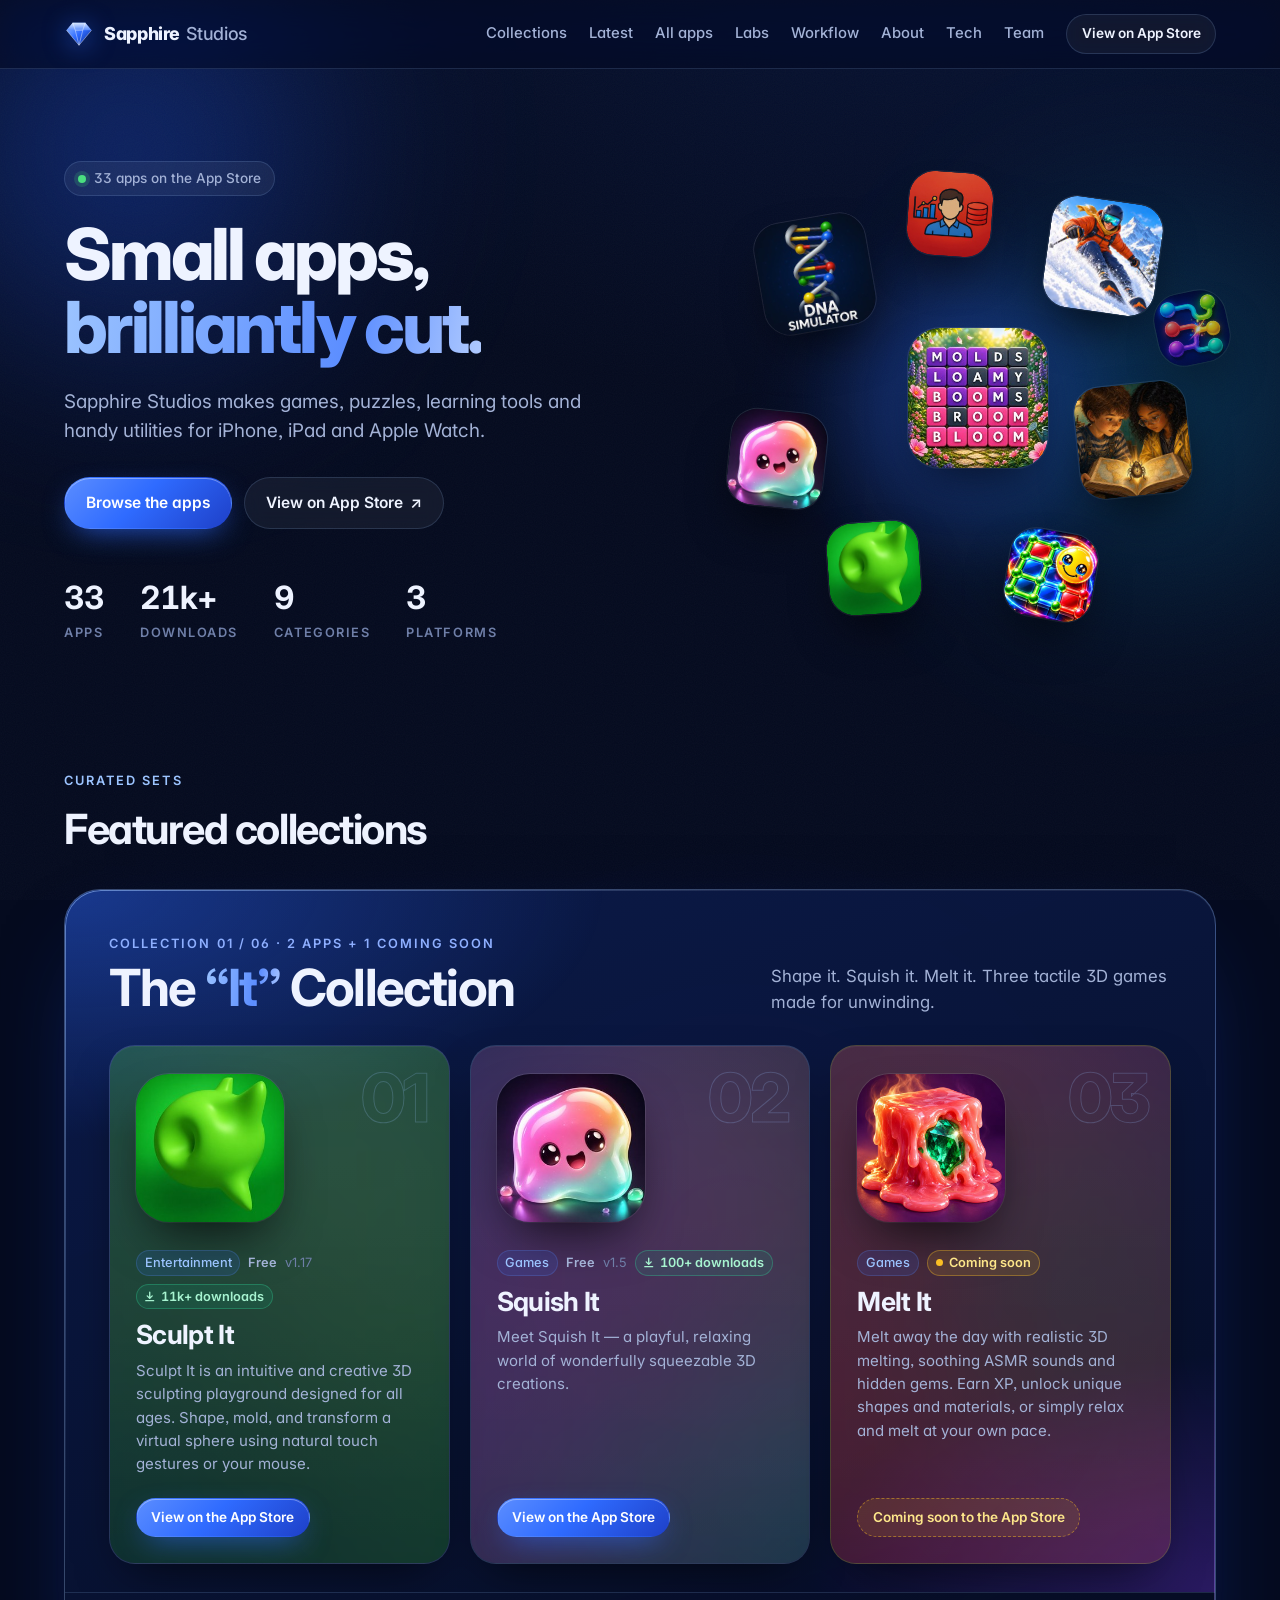
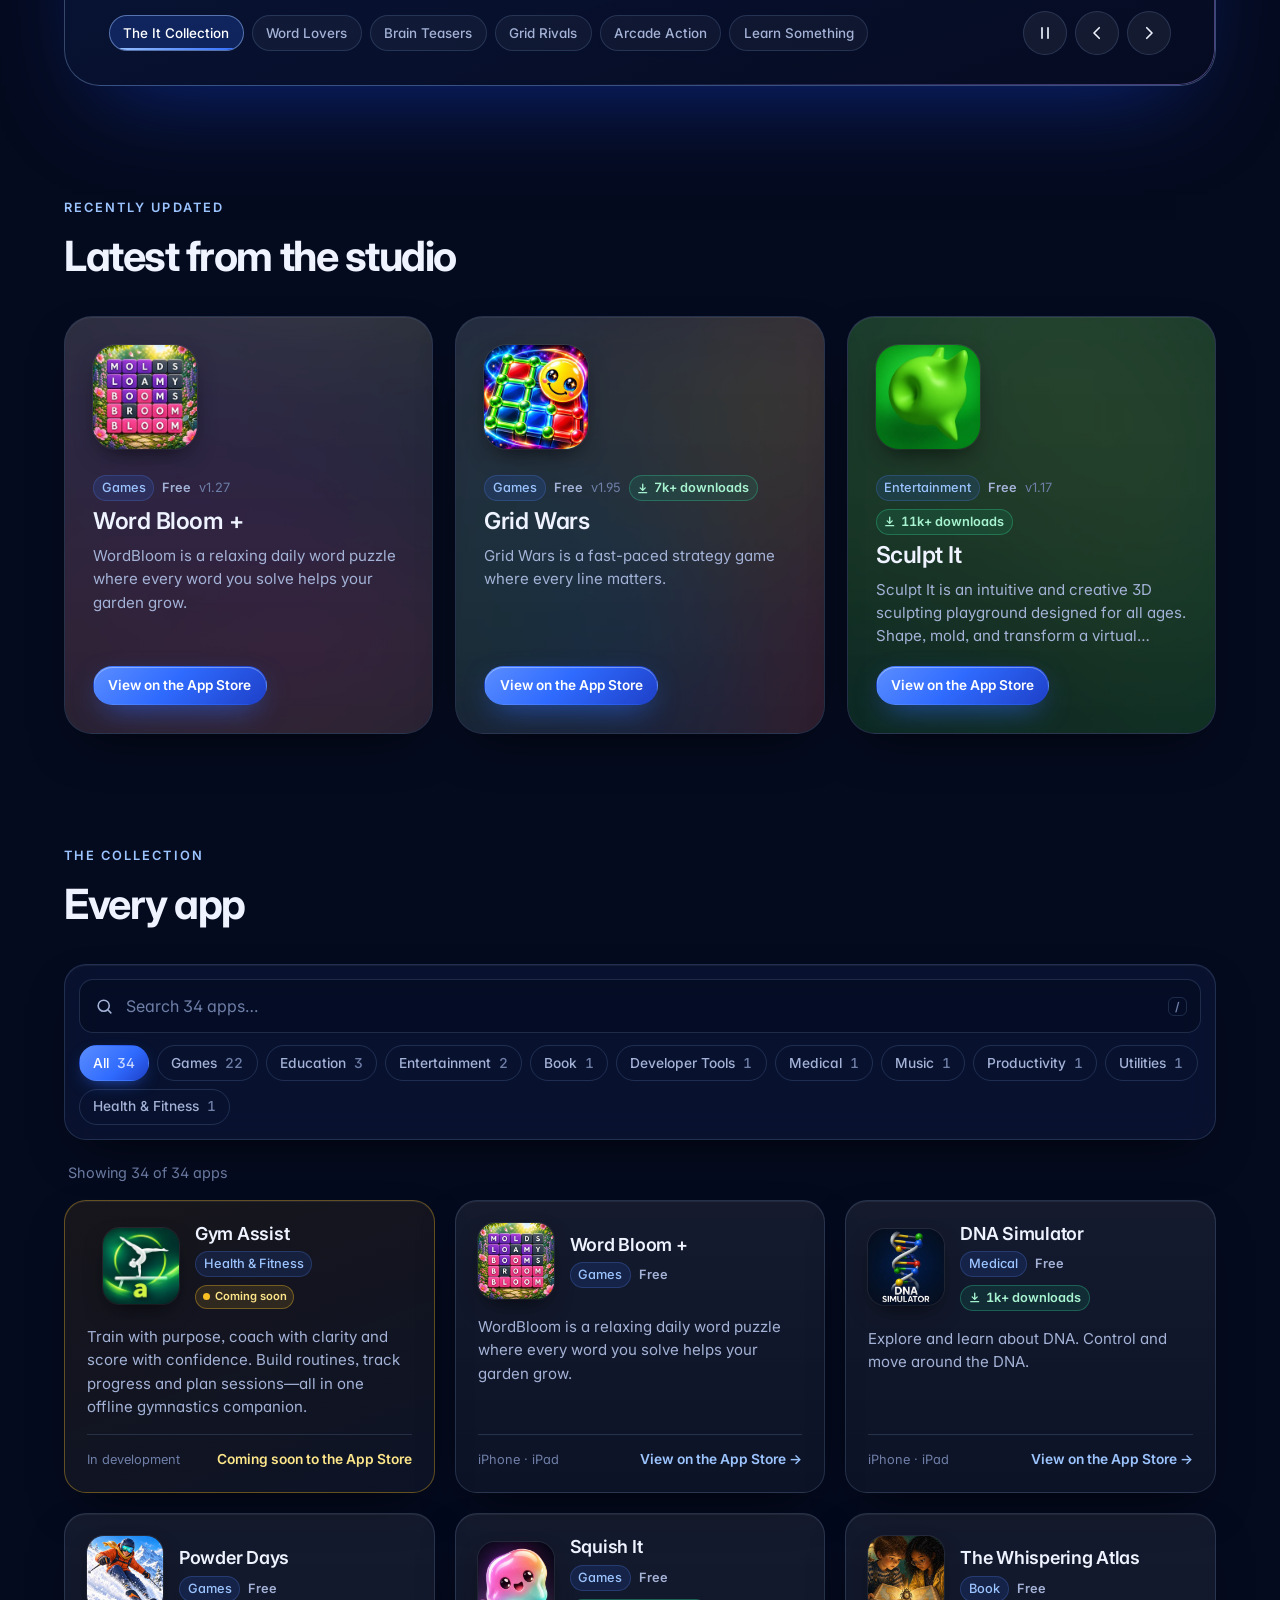
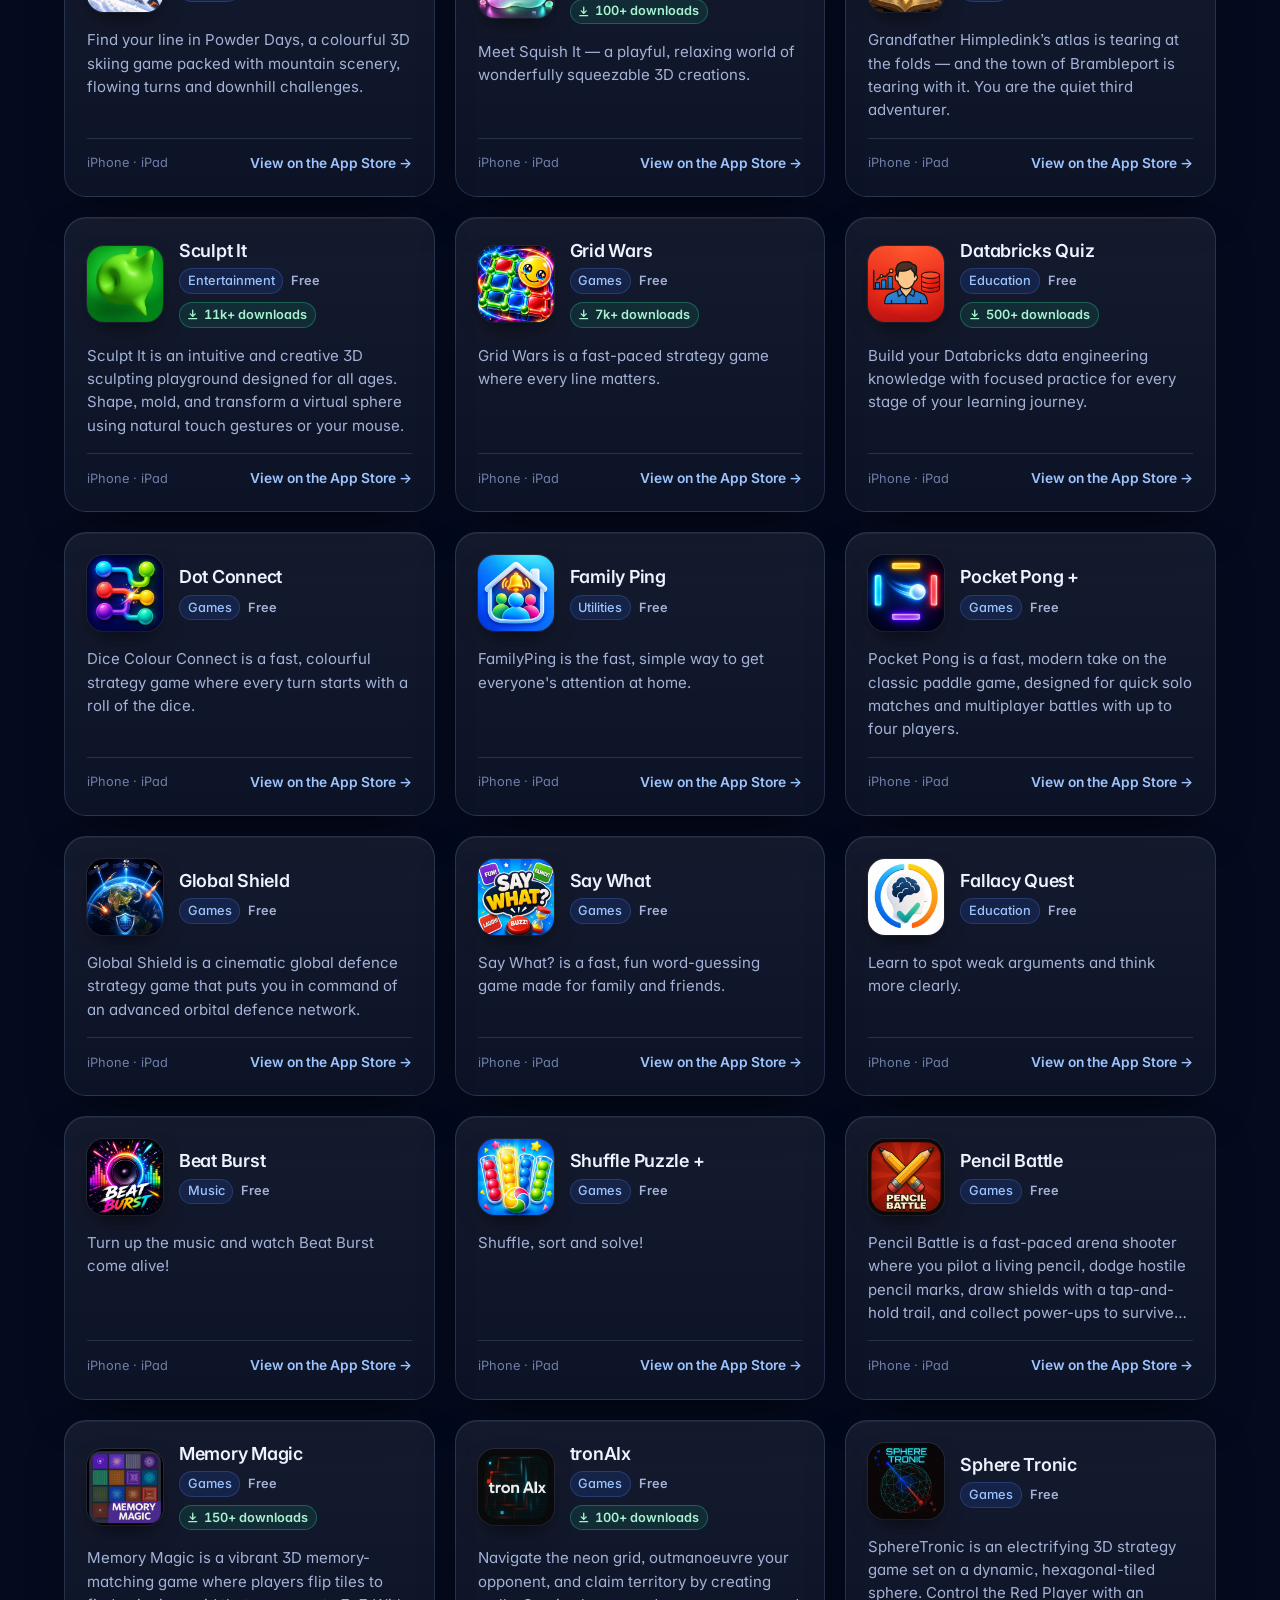
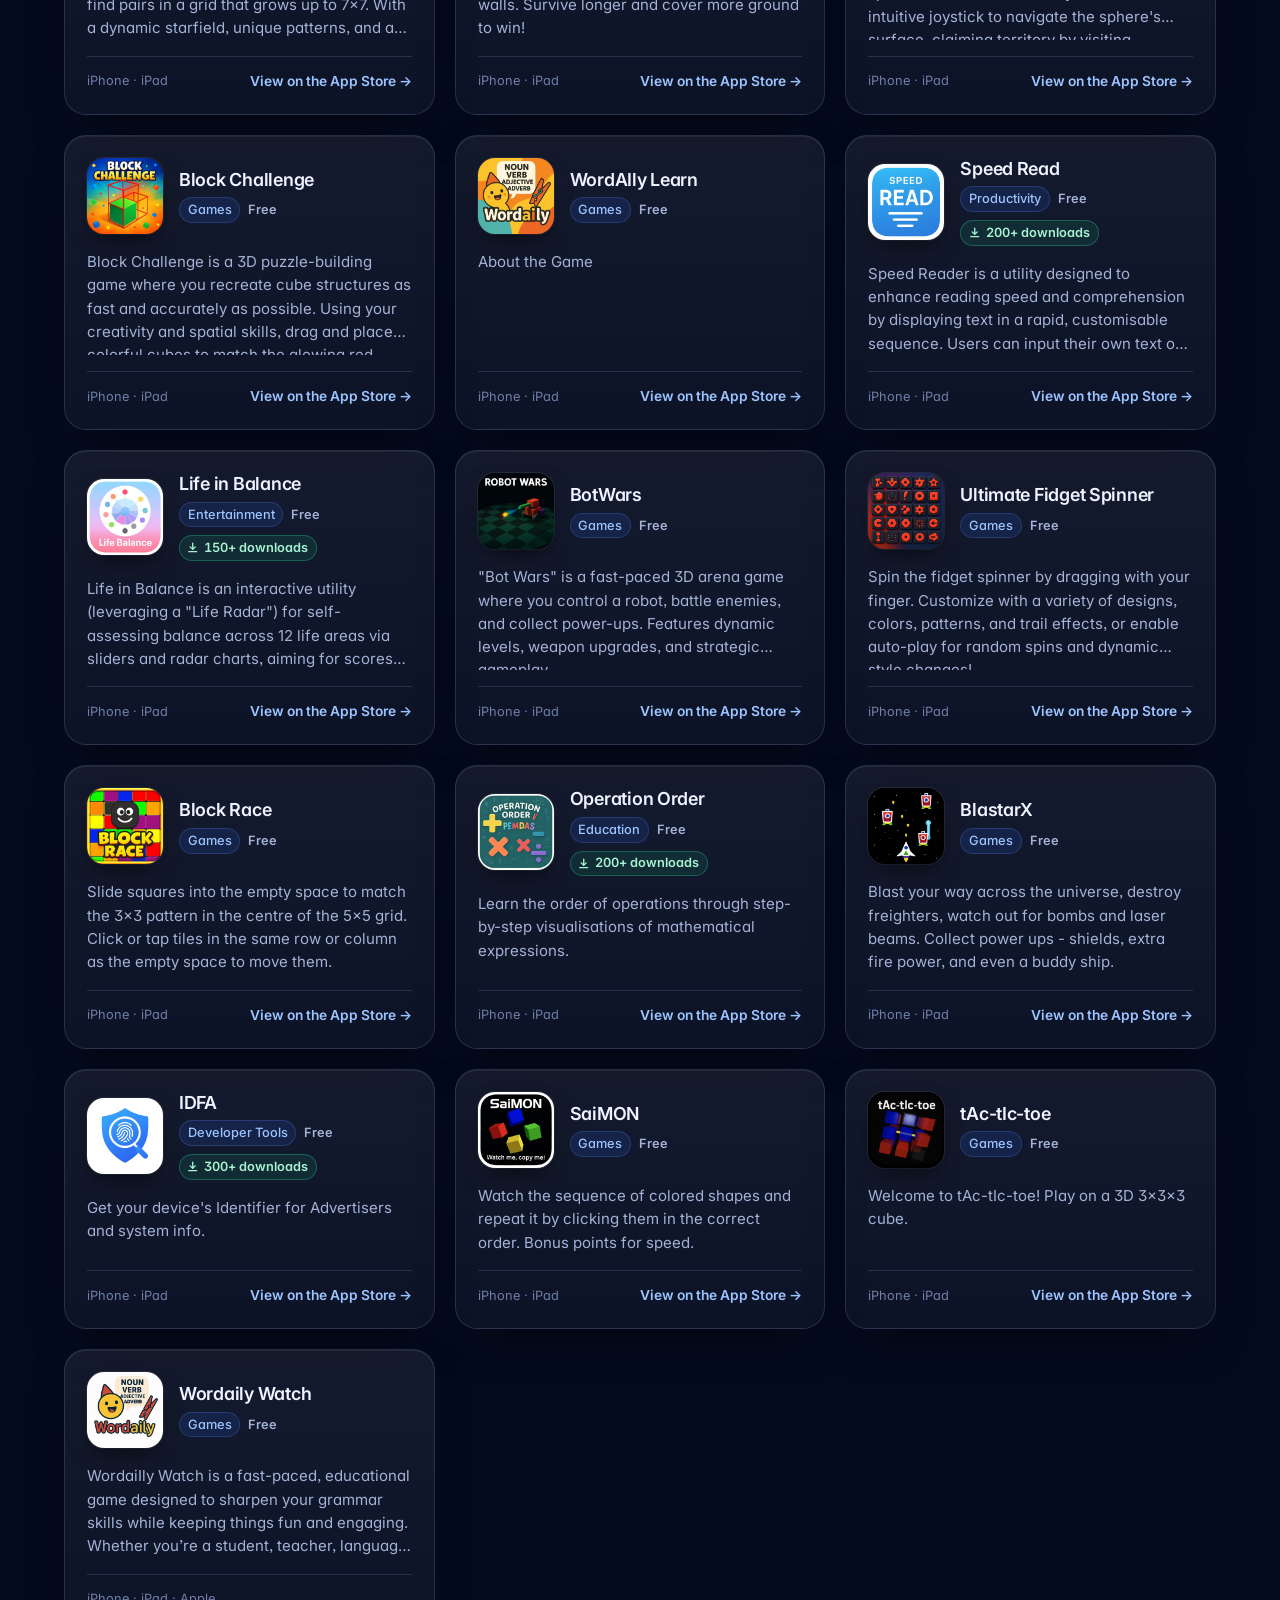
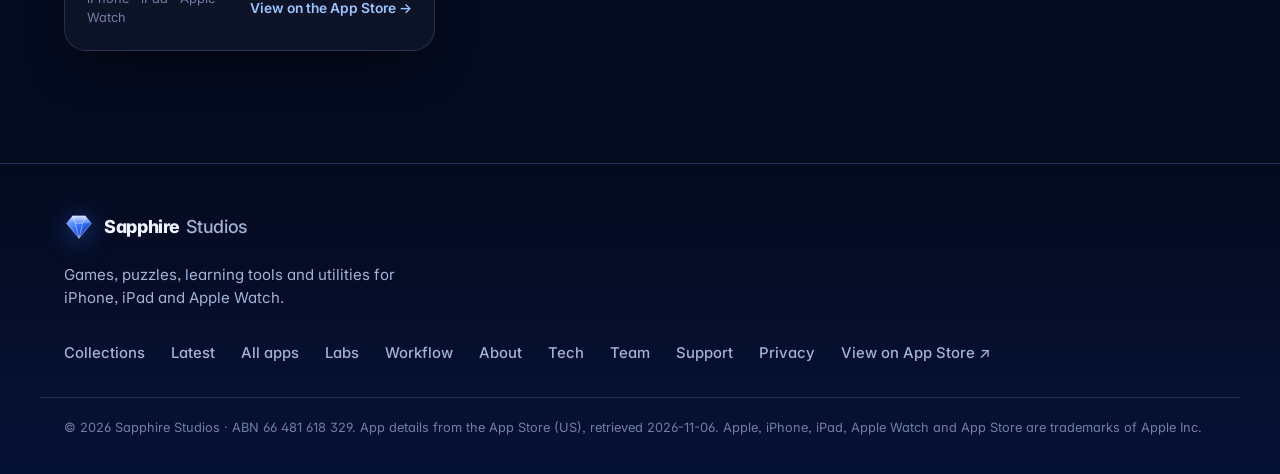
==== commit 4621b77b: "Sync App Store: Sculpt It v1.17, Grid Wars v1.95, Word Bloom + v1.27" ====
--- a/index.html
+++ b/index.html
@@ -111,7 +111,7 @@
               <span class="it-num" aria-hidden="true">01</span>
               <img class="icon icon-xl" src="assets/icons/sculpt-it.jpg" alt="Sculpt It icon" width="148" height="148" loading="lazy" decoding="async">
               <div class="it-body">
-                <p class="tags"><span class="genre">Entertainment</span><span class="price">Free</span><span class="ver">v1.16</span><span class="dl-badge"><svg viewBox="0 0 24 24" aria-hidden="true" focusable="false"><path d="M12 4v11m0 0l-4.5-4.5M12 15l4.5-4.5M5 19h14"/></svg>11k+ downloads</span></p>
+                <p class="tags"><span class="genre">Entertainment</span><span class="price">Free</span><span class="ver">v1.17</span><span class="dl-badge"><svg viewBox="0 0 24 24" aria-hidden="true" focusable="false"><path d="M12 4v11m0 0l-4.5-4.5M12 15l4.5-4.5M5 19h14"/></svg>11k+ downloads</span></p>
                 <h4>Sculpt It</h4>
                 <p class="desc">Sculpt It is an intuitive and creative 3D sculpting playground designed for all ages. Shape, mold, and transform a virtual sphere using natural touch gestures or your mouse.</p>
                 <a class="btn btn-primary btn-sm" href="https://apps.apple.com/us/app/sculpt-it/id6752210028" target="_blank" rel="noopener" aria-label="View Sculpt It on the App Store">View on the App Store</a>
@@ -155,7 +155,7 @@
               <span class="it-num" aria-hidden="true">01</span>
               <img class="icon icon-xl" src="assets/icons/word-bloom.jpg" alt="Word Bloom + icon" width="148" height="148" loading="lazy" decoding="async">
               <div class="it-body">
-                <p class="tags"><span class="genre">Games</span><span class="price">Free</span><span class="ver">v1.26</span></p>
+                <p class="tags"><span class="genre">Games</span><span class="price">Free</span><span class="ver">v1.27</span></p>
                 <h4>Word Bloom +</h4>
                 <p class="desc">WordBloom is a relaxing daily word puzzle where every word you solve helps your garden grow.</p>
                 <a class="btn btn-primary btn-sm" href="https://apps.apple.com/us/app/word-bloom/id6806432874" target="_blank" rel="noopener" aria-label="View Word Bloom + on the App Store">View on the App Store</a>
@@ -276,7 +276,7 @@
               <span class="it-num" aria-hidden="true">01</span>
               <img class="icon icon-xl" src="assets/icons/grid-wars.jpg" alt="Grid Wars icon" width="148" height="148" loading="lazy" decoding="async">
               <div class="it-body">
-                <p class="tags"><span class="genre">Games</span><span class="price">Free</span><span class="ver">v1.94</span><span class="dl-badge"><svg viewBox="0 0 24 24" aria-hidden="true" focusable="false"><path d="M12 4v11m0 0l-4.5-4.5M12 15l4.5-4.5M5 19h14"/></svg>7k+ downloads</span></p>
+                <p class="tags"><span class="genre">Games</span><span class="price">Free</span><span class="ver">v1.95</span><span class="dl-badge"><svg viewBox="0 0 24 24" aria-hidden="true" focusable="false"><path d="M12 4v11m0 0l-4.5-4.5M12 15l4.5-4.5M5 19h14"/></svg>7k+ downloads</span></p>
                 <h4>Grid Wars</h4>
                 <p class="desc">Grid Wars is a fast-paced strategy game where every line matters.</p>
                 <a class="btn btn-primary btn-sm" href="https://apps.apple.com/us/app/grid-wars/id6746311515" target="_blank" rel="noopener" aria-label="View Grid Wars on the App Store">View on the App Store</a>
@@ -479,30 +479,30 @@
         <div class="feature-glow" aria-hidden="true" style="background-image:url('assets/glow/word-bloom.jpg')"></div>
         <img class="icon icon-lg" src="assets/icons/word-bloom.jpg" alt="" width="104" height="104" decoding="async">
         <div class="feature-body">
-          <p class="tags"><span class="genre">Games</span><span class="price">Free</span><span class="ver">v1.26</span></p>
+          <p class="tags"><span class="genre">Games</span><span class="price">Free</span><span class="ver">v1.27</span></p>
           <h3>Word Bloom +</h3>
           <p class="desc">WordBloom is a relaxing daily word puzzle where every word you solve helps your garden grow.</p>
           <a class="btn btn-primary btn-sm" href="https://apps.apple.com/us/app/word-bloom/id6806432874" target="_blank" rel="noopener" aria-label="View Word Bloom + on the App Store">View on the App Store</a>
+        </div>
+      </article>
+      <article class="feature">
+        <div class="feature-glow" aria-hidden="true" style="background-image:url('assets/glow/grid-wars.jpg')"></div>
+        <img class="icon icon-lg" src="assets/icons/grid-wars.jpg" alt="" width="104" height="104" decoding="async">
+        <div class="feature-body">
+          <p class="tags"><span class="genre">Games</span><span class="price">Free</span><span class="ver">v1.95</span><span class="dl-badge"><svg viewBox="0 0 24 24" aria-hidden="true" focusable="false"><path d="M12 4v11m0 0l-4.5-4.5M12 15l4.5-4.5M5 19h14"/></svg>7k+ downloads</span></p>
+          <h3>Grid Wars</h3>
+          <p class="desc">Grid Wars is a fast-paced strategy game where every line matters.</p>
+          <a class="btn btn-primary btn-sm" href="https://apps.apple.com/us/app/grid-wars/id6746311515" target="_blank" rel="noopener" aria-label="View Grid Wars on the App Store">View on the App Store</a>
         </div>
       </article>
       <article class="feature">
         <div class="feature-glow" aria-hidden="true" style="background-image:url('assets/glow/sculpt-it.jpg')"></div>
         <img class="icon icon-lg" src="assets/icons/sculpt-it.jpg" alt="" width="104" height="104" decoding="async">
         <div class="feature-body">
-          <p class="tags"><span class="genre">Entertainment</span><span class="price">Free</span><span class="ver">v1.16</span><span class="dl-badge"><svg viewBox="0 0 24 24" aria-hidden="true" focusable="false"><path d="M12 4v11m0 0l-4.5-4.5M12 15l4.5-4.5M5 19h14"/></svg>11k+ downloads</span></p>
+          <p class="tags"><span class="genre">Entertainment</span><span class="price">Free</span><span class="ver">v1.17</span><span class="dl-badge"><svg viewBox="0 0 24 24" aria-hidden="true" focusable="false"><path d="M12 4v11m0 0l-4.5-4.5M12 15l4.5-4.5M5 19h14"/></svg>11k+ downloads</span></p>
           <h3>Sculpt It</h3>
           <p class="desc">Sculpt It is an intuitive and creative 3D sculpting playground designed for all ages. Shape, mold, and transform a virtual sphere using natural touch gestures or your mouse.</p>
           <a class="btn btn-primary btn-sm" href="https://apps.apple.com/us/app/sculpt-it/id6752210028" target="_blank" rel="noopener" aria-label="View Sculpt It on the App Store">View on the App Store</a>
-        </div>
-      </article>
-      <article class="feature">
-        <div class="feature-glow" aria-hidden="true" style="background-image:url('assets/glow/grid-wars.jpg')"></div>
-        <img class="icon icon-lg" src="assets/icons/grid-wars.jpg" alt="" width="104" height="104" decoding="async">
-        <div class="feature-body">
-          <p class="tags"><span class="genre">Games</span><span class="price">Free</span><span class="ver">v1.94</span><span class="dl-badge"><svg viewBox="0 0 24 24" aria-hidden="true" focusable="false"><path d="M12 4v11m0 0l-4.5-4.5M12 15l4.5-4.5M5 19h14"/></svg>7k+ downloads</span></p>
-          <h3>Grid Wars</h3>
-          <p class="desc">Grid Wars is a fast-paced strategy game where every line matters.</p>
-          <a class="btn btn-primary btn-sm" href="https://apps.apple.com/us/app/grid-wars/id6746311515" target="_blank" rel="noopener" aria-label="View Grid Wars on the App Store">View on the App Store</a>
         </div>
       </article>
       </div>
@@ -1046,7 +1046,7 @@
       </nav>
     </div>
     <div class="wrap legal">
-      <p>© 2026 Sapphire Studios <span class="abn">· ABN 66 481 618 329</span>. App details from the App Store (US), retrieved 2026-11-04. Apple, iPhone, iPad, Apple Watch and App Store are trademarks of Apple Inc.</p>
+      <p>© 2026 Sapphire Studios <span class="abn">· ABN 66 481 618 329</span>. App details from the App Store (US), retrieved 2026-11-06. Apple, iPhone, iPad, Apple Watch and App Store are trademarks of Apple Inc.</p>
     </div>
   </footer>
   <script src="app.js?v=54ee9d75f5"></script>
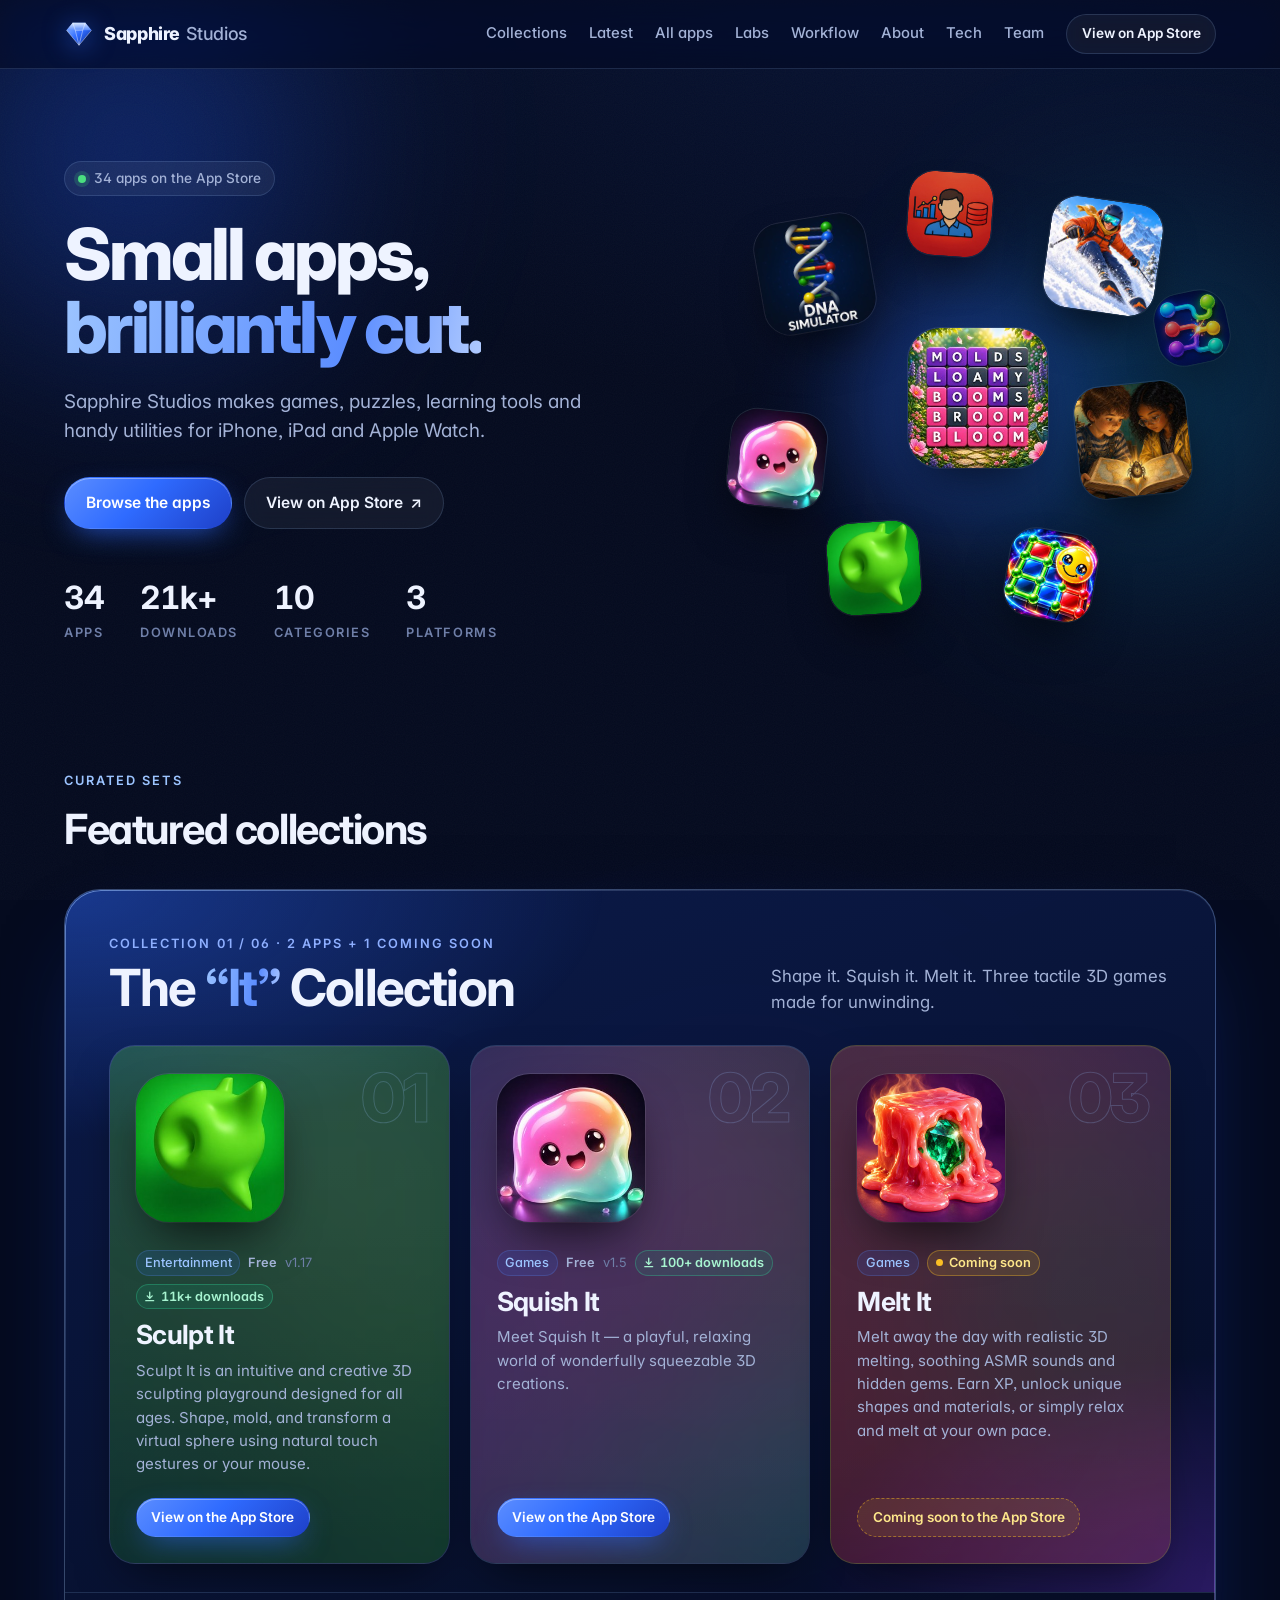
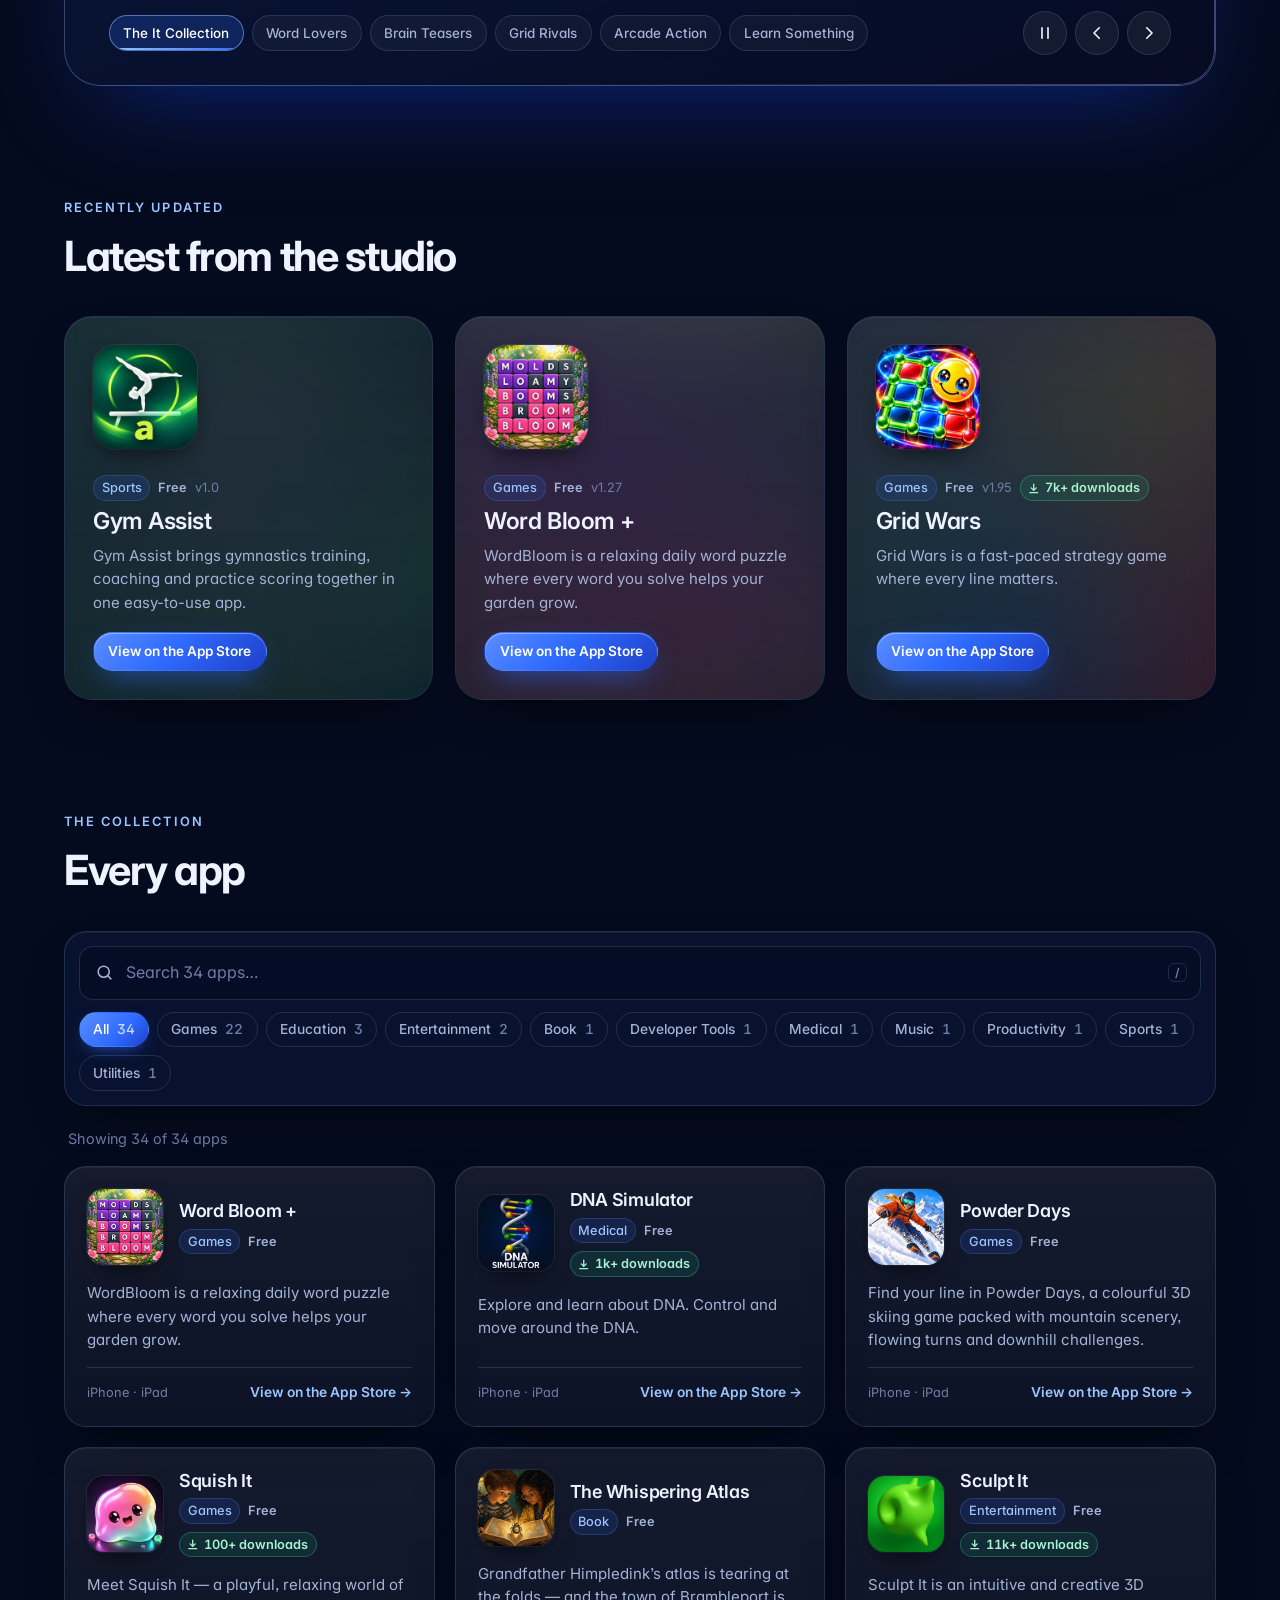
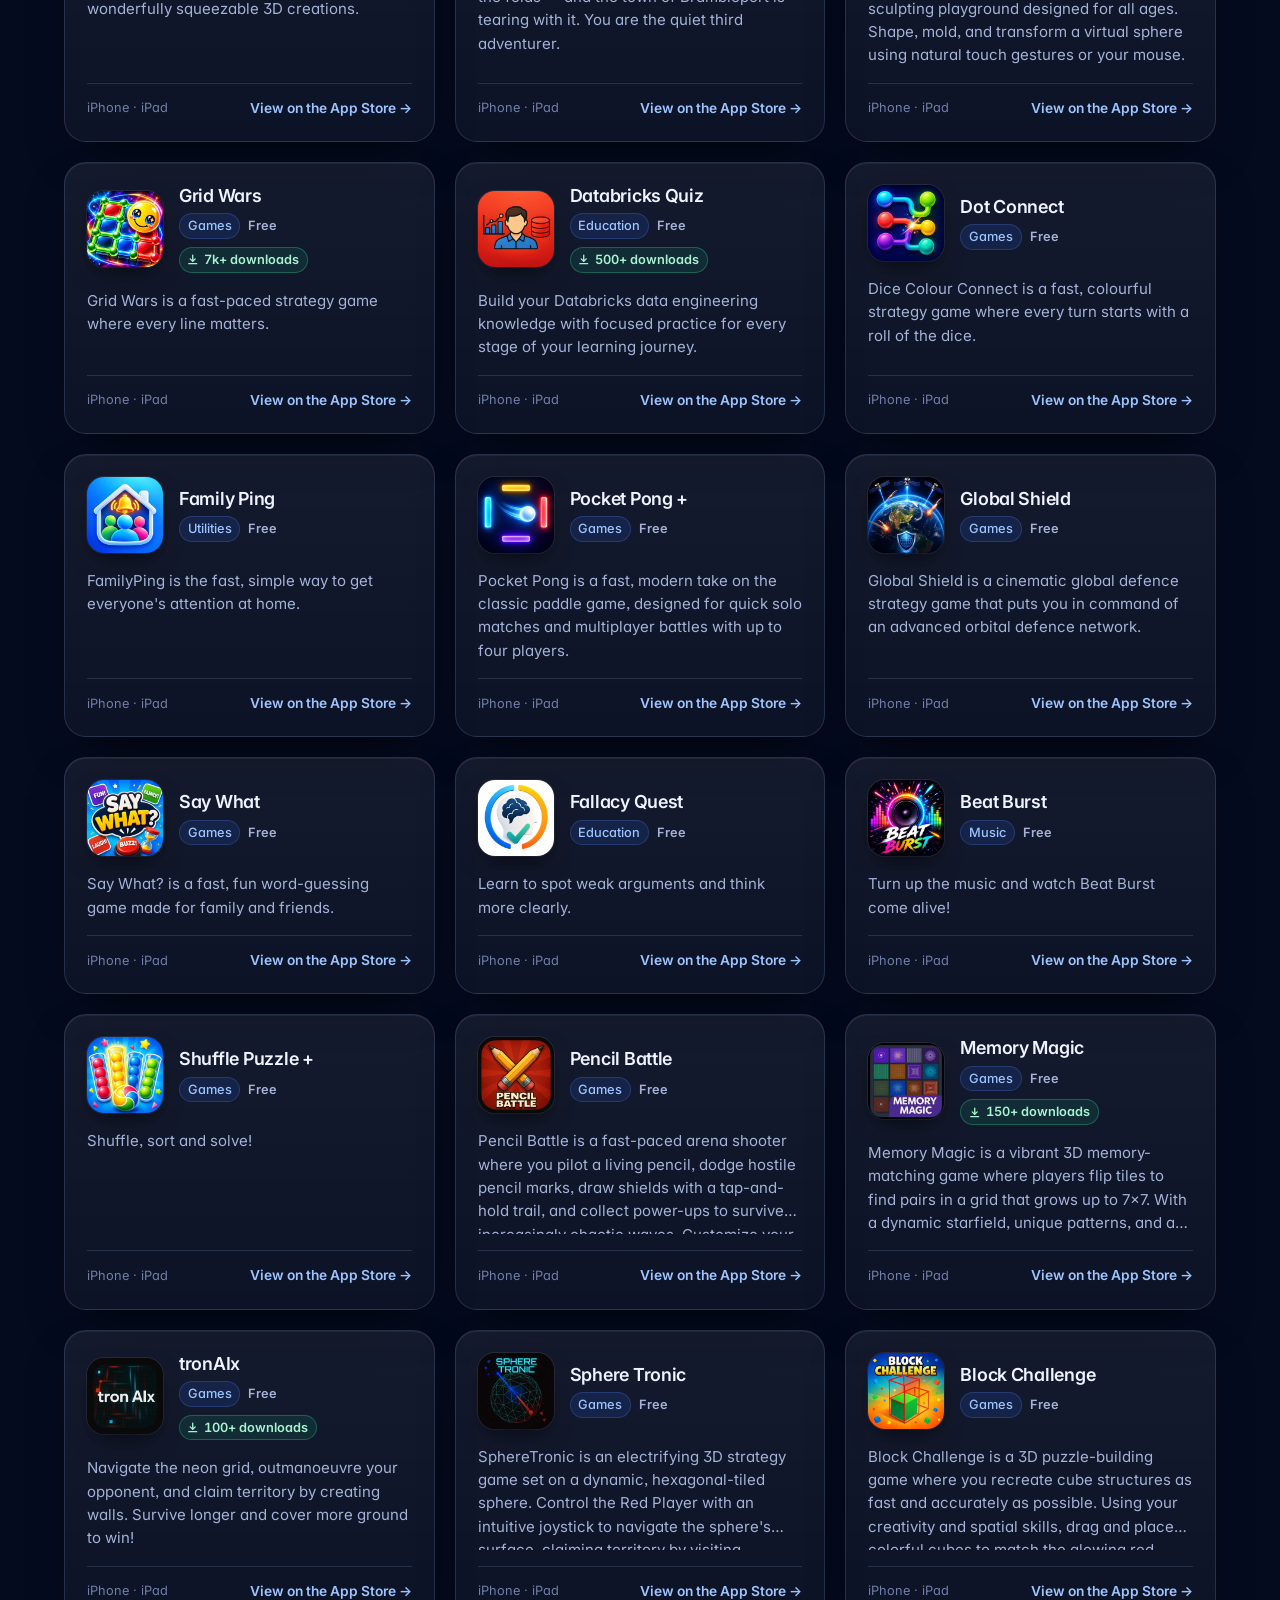
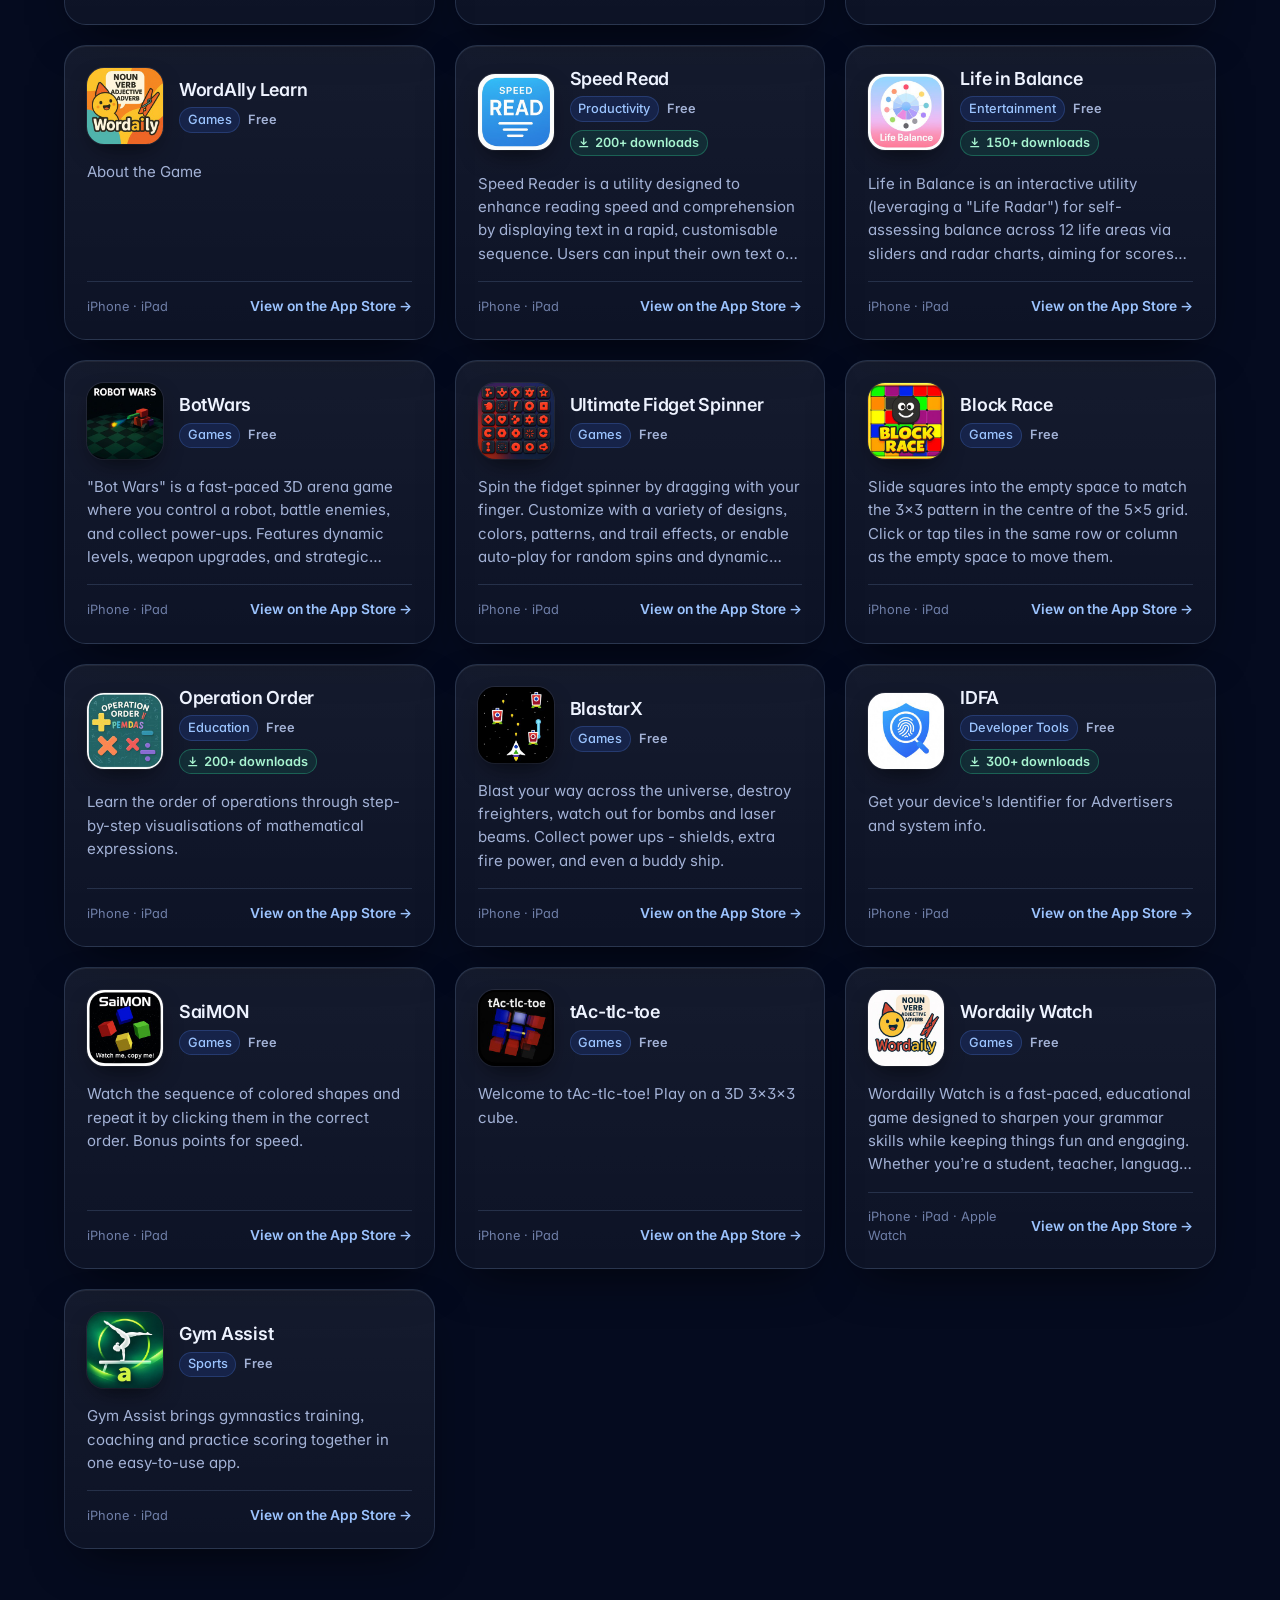
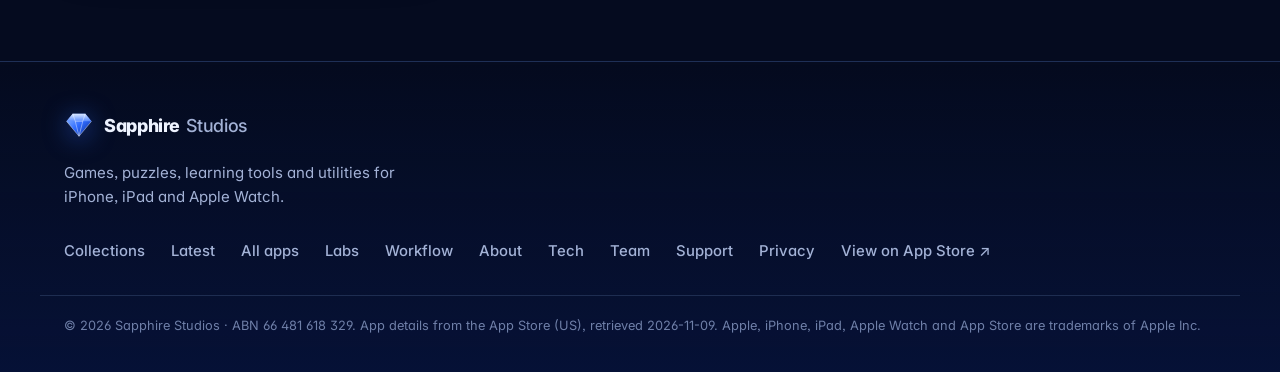
==== commit fa47279b: "Catalogue sync: Gym Assist v1.0 now live on the App Store" ====
--- a/index.html
+++ b/index.html
@@ -4,11 +4,11 @@
   <meta charset="utf-8">
   <meta name="viewport" content="width=device-width, initial-scale=1, viewport-fit=cover">
   <title>Sapphire Studios · Apps for iPhone, iPad &amp; Apple Watch</title>
-  <meta name="description" content="Sapphire Studios: 33 apps on the App Store, from games and puzzles to learning tools and utilities for iPhone, iPad and Apple Watch.">
+  <meta name="description" content="Sapphire Studios: 34 apps on the App Store, from games and puzzles to learning tools and utilities for iPhone, iPad and Apple Watch.">
   <meta name="theme-color" content="#050b1f">
   <meta name="color-scheme" content="dark">
   <meta property="og:title" content="Sapphire Studios">
-  <meta property="og:description" content="33 apps on the App Store for iPhone, iPad and Apple Watch.">
+  <meta property="og:description" content="34 apps on the App Store for iPhone, iPad and Apple Watch.">
   <meta property="og:type" content="website">
   <link rel="icon" href="data:image/svg+xml,%3Csvg xmlns='http://www.w3.org/2000/svg' viewBox='0 0 48 48'%3E%3Cpath d='M14 6h20l10 12-20 24L4 18z' fill='%232f6bff'/%3E%3Cpath d='M14 6l-10 12h40L34 6z' fill='%239cc4ff'/%3E%3C/svg%3E">
   <link rel="preconnect" href="https://fonts.googleapis.com">
@@ -60,7 +60,7 @@
     <section class="hero">
       <div class="wrap hero-grid">
         <div class="hero-copy">
-          <p class="pill"><span class="dot" aria-hidden="true"></span>33 apps on the App Store</p>
+          <p class="pill"><span class="dot" aria-hidden="true"></span>34 apps on the App Store</p>
           <h1>Small apps,<br><span class="shine">brilliantly cut.</span></h1>
           <p class="lede">Sapphire Studios makes games, puzzles, learning tools and handy utilities for iPhone, iPad and Apple Watch.</p>
           <div class="cta">
@@ -68,9 +68,9 @@
             <a class="btn btn-glass" href="https://apps.apple.com/us/developer/paul-thornton/id1203471660" target="_blank" rel="noopener">View on App Store <span aria-hidden="true">↗</span></a>
           </div>
           <dl class="stats">
-            <div><dt>Apps</dt><dd><span class="count-up" aria-hidden="true">33</span><span class="sr-only">33</span></dd></div>
+            <div><dt>Apps</dt><dd><span class="count-up" aria-hidden="true">34</span><span class="sr-only">34</span></dd></div>
             <div><dt>Downloads</dt><dd><span class="count-up" aria-hidden="true">21k+</span><span class="sr-only">21k+</span></dd></div>
-            <div><dt>Categories</dt><dd><span class="count-up" aria-hidden="true">9</span><span class="sr-only">9</span></dd></div>
+            <div><dt>Categories</dt><dd><span class="count-up" aria-hidden="true">10</span><span class="sr-only">10</span></dd></div>
             <div><dt>Platforms</dt><dd><span class="count-up" aria-hidden="true">3</span><span class="sr-only">3</span></dd></div>
           </dl>
         </div>
@@ -476,6 +476,16 @@
       </div>
       <div class="features">
       <article class="feature">
+        <div class="feature-glow" aria-hidden="true" style="background-image:url('assets/glow/gym-assist-live.jpg')"></div>
+        <img class="icon icon-lg" src="assets/icons/gym-assist-live.jpg" alt="" width="104" height="104" decoding="async">
+        <div class="feature-body">
+          <p class="tags"><span class="genre">Sports</span><span class="price">Free</span><span class="ver">v1.0</span></p>
+          <h3>Gym Assist</h3>
+          <p class="desc">Gym Assist brings gymnastics training, coaching and practice scoring together in one easy-to-use app.</p>
+          <a class="btn btn-primary btn-sm" href="https://apps.apple.com/us/app/gym-assist/id6829166394" target="_blank" rel="noopener" aria-label="View Gym Assist on the App Store">View on the App Store</a>
+        </div>
+      </article>
+      <article class="feature">
         <div class="feature-glow" aria-hidden="true" style="background-image:url('assets/glow/word-bloom.jpg')"></div>
         <img class="icon icon-lg" src="assets/icons/word-bloom.jpg" alt="" width="104" height="104" decoding="async">
         <div class="feature-body">
@@ -493,16 +503,6 @@
           <h3>Grid Wars</h3>
           <p class="desc">Grid Wars is a fast-paced strategy game where every line matters.</p>
           <a class="btn btn-primary btn-sm" href="https://apps.apple.com/us/app/grid-wars/id6746311515" target="_blank" rel="noopener" aria-label="View Grid Wars on the App Store">View on the App Store</a>
-        </div>
-      </article>
-      <article class="feature">
-        <div class="feature-glow" aria-hidden="true" style="background-image:url('assets/glow/sculpt-it.jpg')"></div>
-        <img class="icon icon-lg" src="assets/icons/sculpt-it.jpg" alt="" width="104" height="104" decoding="async">
-        <div class="feature-body">
-          <p class="tags"><span class="genre">Entertainment</span><span class="price">Free</span><span class="ver">v1.17</span><span class="dl-badge"><svg viewBox="0 0 24 24" aria-hidden="true" focusable="false"><path d="M12 4v11m0 0l-4.5-4.5M12 15l4.5-4.5M5 19h14"/></svg>11k+ downloads</span></p>
-          <h3>Sculpt It</h3>
-          <p class="desc">Sculpt It is an intuitive and creative 3D sculpting playground designed for all ages. Shape, mold, and transform a virtual sphere using natural touch gestures or your mouse.</p>
-          <a class="btn btn-primary btn-sm" href="https://apps.apple.com/us/app/sculpt-it/id6752210028" target="_blank" rel="noopener" aria-label="View Sculpt It on the App Store">View on the App Store</a>
         </div>
       </article>
       </div>
@@ -530,26 +530,12 @@
           <button type="button" class="chip" data-genre="Medical" aria-pressed="false">Medical <span class="n">1</span></button>
           <button type="button" class="chip" data-genre="Music" aria-pressed="false">Music <span class="n">1</span></button>
           <button type="button" class="chip" data-genre="Productivity" aria-pressed="false">Productivity <span class="n">1</span></button>
+          <button type="button" class="chip" data-genre="Sports" aria-pressed="false">Sports <span class="n">1</span></button>
           <button type="button" class="chip" data-genre="Utilities" aria-pressed="false">Utilities <span class="n">1</span></button>
-          <button type="button" class="chip" data-genre="Health &amp; Fitness" aria-pressed="false">Health &amp; Fitness <span class="n">1</span></button>
         </div>
       </div>
       <p id="count" class="count" aria-live="polite">Showing 34 of 34 apps</p>
       <div class="grid" id="grid">
-      <article class="card is-soon" id="app-gym-assist" tabindex="-1" data-genre="Health &amp; Fitness" data-search="gym assist health &amp; fitness coming soon train with purpose, coach with clarity and score with confidence. build routines, track progress and plan sessions—all in one offline gymnastics companion.">
-        <div class="card-top">
-          <picture><source srcset="assets/icons/gym-assist.webp" type="image/webp"><img class="icon" src="assets/icons/gym-assist.png" alt="" width="76" height="76" loading="lazy" decoding="async"></picture>
-          <div class="meta">
-            <h3>Gym Assist</h3>
-            <p class="tags"><span class="genre">Health &amp; Fitness</span><span class="soon-badge"><span class="pulse" aria-hidden="true"></span>Coming soon</span></p>
-          </div>
-        </div>
-        <p class="desc">Train with purpose, coach with clarity and score with confidence. Build routines, track progress and plan sessions—all in one offline gymnastics companion.</p>
-        <div class="card-foot">
-          <span class="plat">In development</span>
-          <span class="store-link soon-link" role="note">Coming soon to the App Store</span>
-        </div>
-      </article>
       <article class="card" id="app-word-bloom" tabindex="-1" data-genre="Games" data-search="word bloom + games wordbloom is a relaxing daily word puzzle where every word you solve helps your garden grow.">
         <div class="card-top">
           <img class="icon" src="assets/icons/word-bloom.jpg" alt="" width="76" height="76" loading="lazy" decoding="async">
@@ -1010,6 +996,20 @@
         <div class="card-foot">
           <span class="plat">iPhone · iPad · Apple Watch</span>
           <a class="store-link" href="https://apps.apple.com/us/app/wordaily-watch/id6746109051" target="_blank" rel="noopener" aria-label="View Wordaily Watch on the App Store">View on the App Store <span aria-hidden="true">→</span></a>
+        </div>
+      </article>
+      <article class="card" id="app-gym-assist-live" tabindex="-1" data-genre="Sports" data-search="gym assist sports gym assist brings gymnastics training, coaching and practice scoring together in one easy-to-use app.">
+        <div class="card-top">
+          <img class="icon" src="assets/icons/gym-assist-live.jpg" alt="" width="76" height="76" loading="lazy" decoding="async">
+          <div class="meta">
+            <h3>Gym Assist</h3>
+            <p class="tags"><span class="genre">Sports</span><span class="price">Free</span></p>
+          </div>
+        </div>
+        <p class="desc">Gym Assist brings gymnastics training, coaching and practice scoring together in one easy-to-use app.</p>
+        <div class="card-foot">
+          <span class="plat">iPhone · iPad</span>
+          <a class="store-link" href="https://apps.apple.com/us/app/gym-assist/id6829166394" target="_blank" rel="noopener" aria-label="View Gym Assist on the App Store">View on the App Store <span aria-hidden="true">→</span></a>
         </div>
       </article>
       </div>
@@ -1046,7 +1046,7 @@
       </nav>
     </div>
     <div class="wrap legal">
-      <p>© 2026 Sapphire Studios <span class="abn">· ABN 66 481 618 329</span>. App details from the App Store (US), retrieved 2026-11-06. Apple, iPhone, iPad, Apple Watch and App Store are trademarks of Apple Inc.</p>
+      <p>© 2026 Sapphire Studios <span class="abn">· ABN 66 481 618 329</span>. App details from the App Store (US), retrieved 2026-11-09. Apple, iPhone, iPad, Apple Watch and App Store are trademarks of Apple Inc.</p>
     </div>
   </footer>
   <script src="app.js?v=54ee9d75f5"></script>
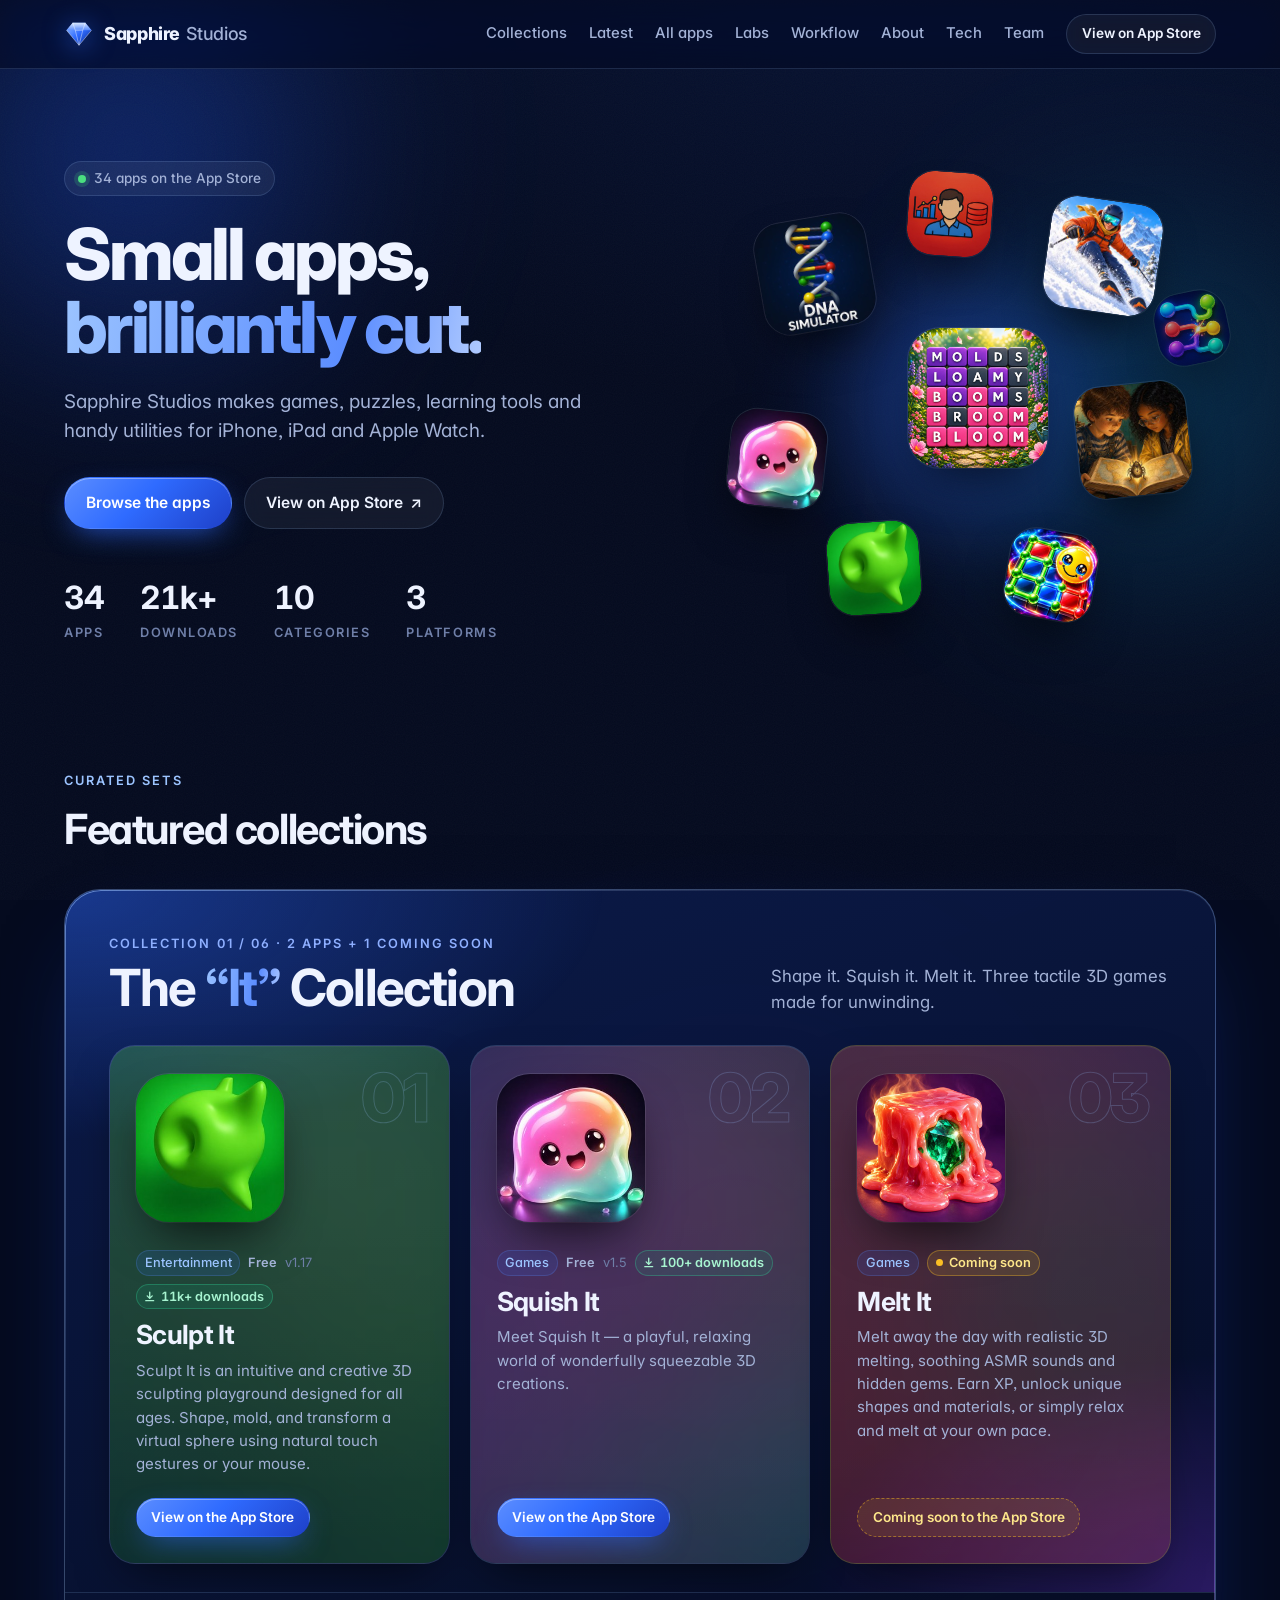
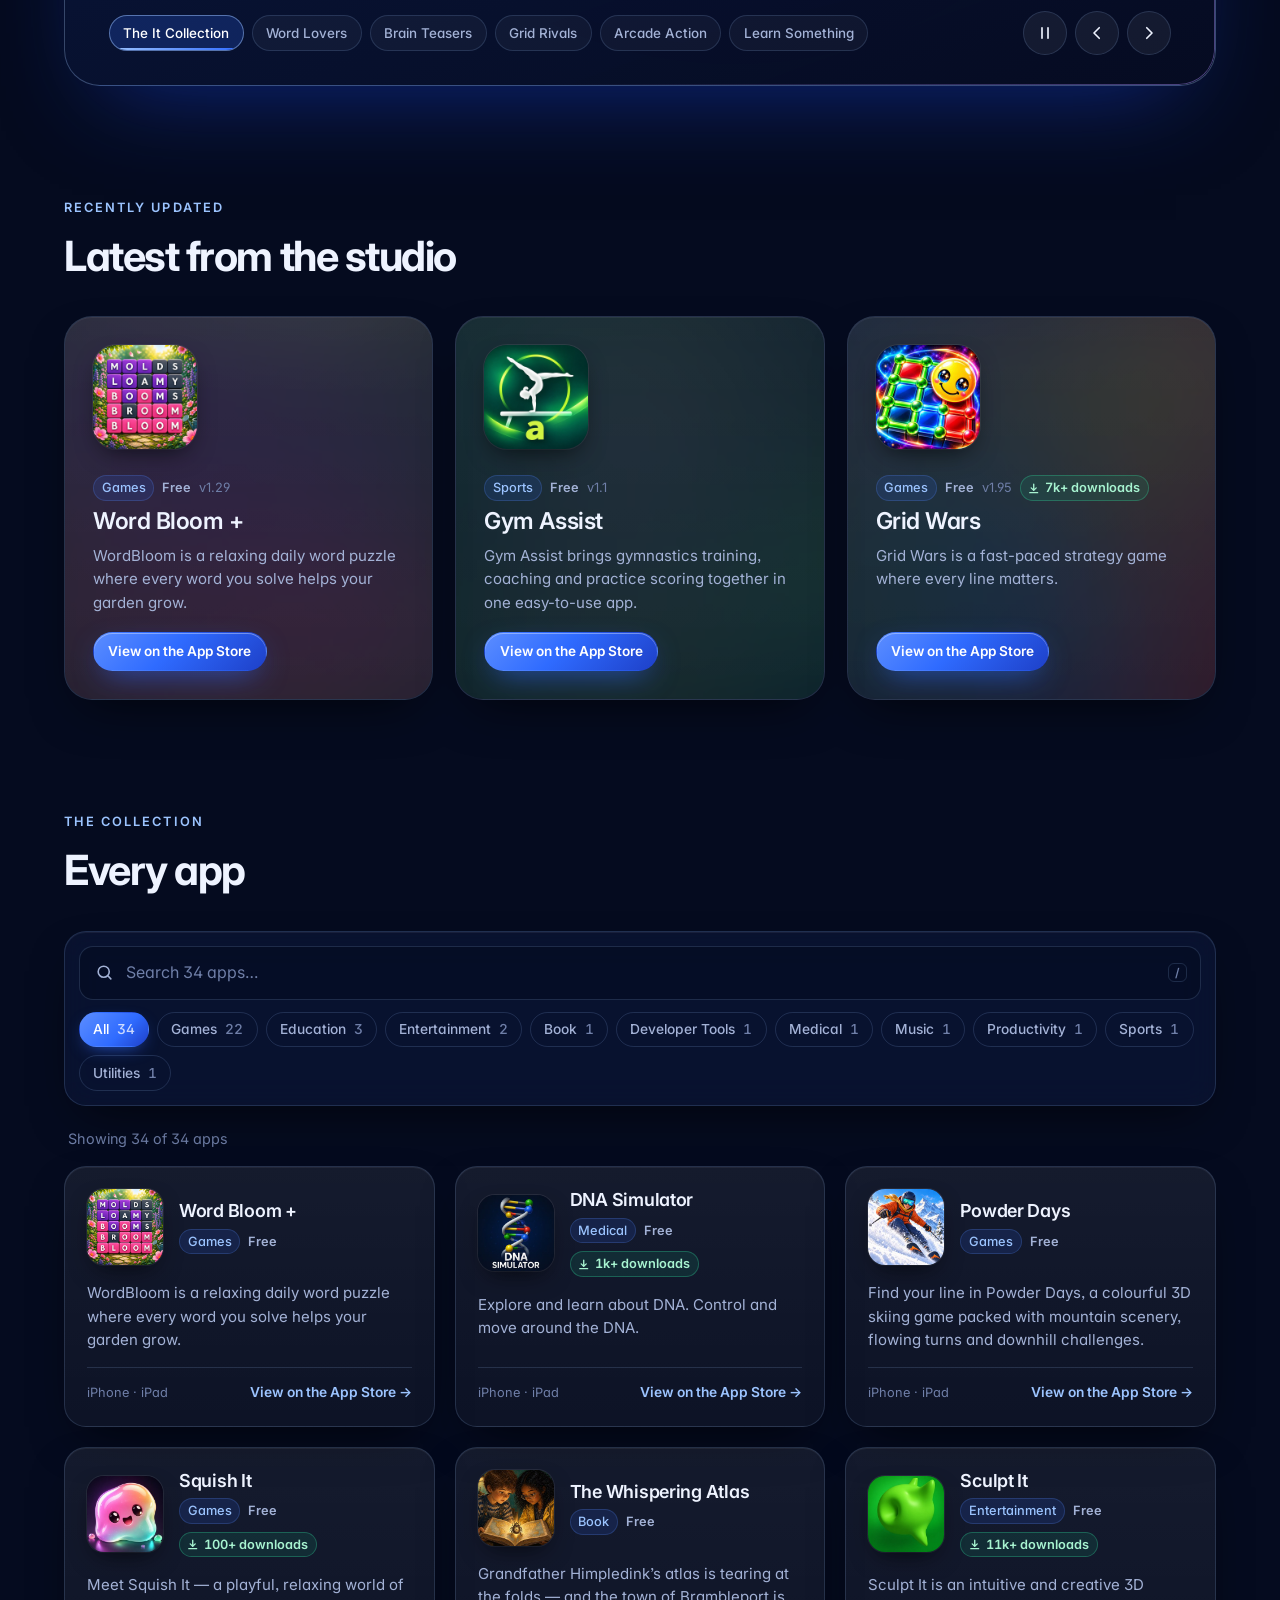
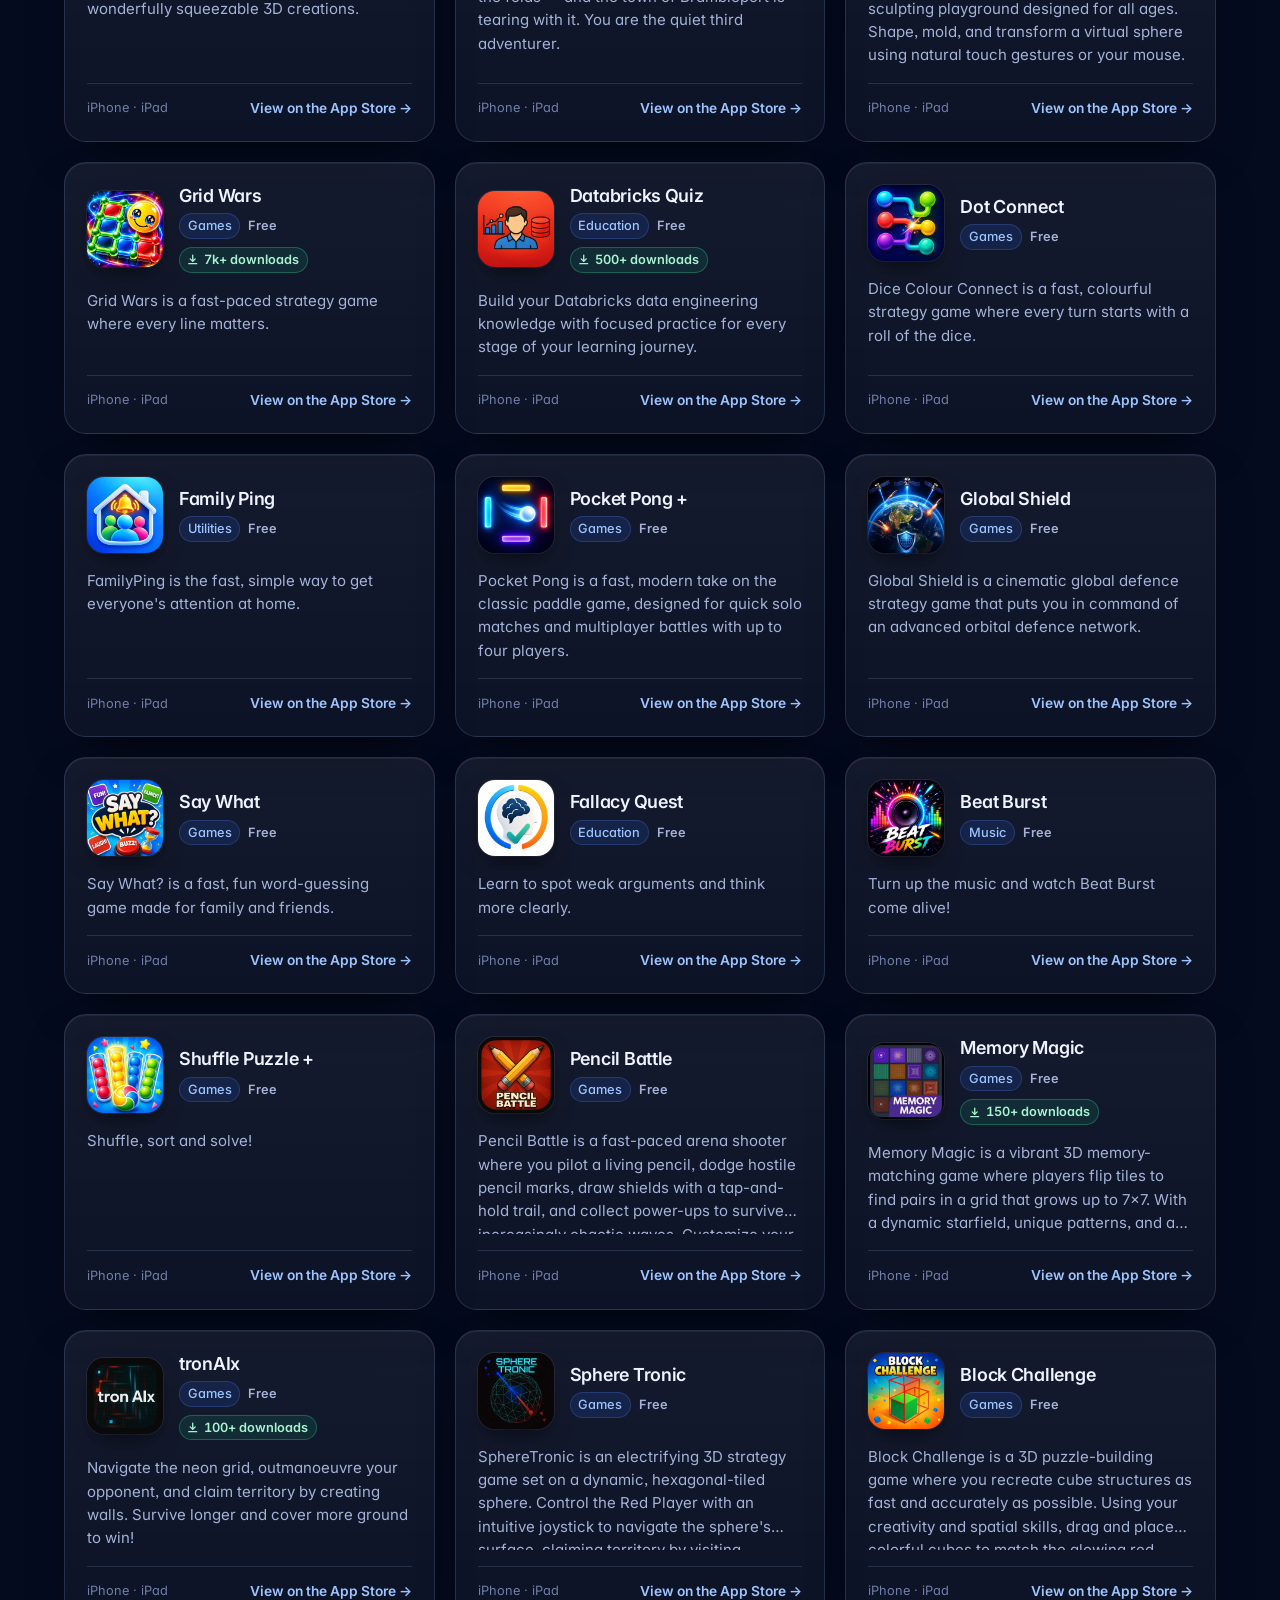
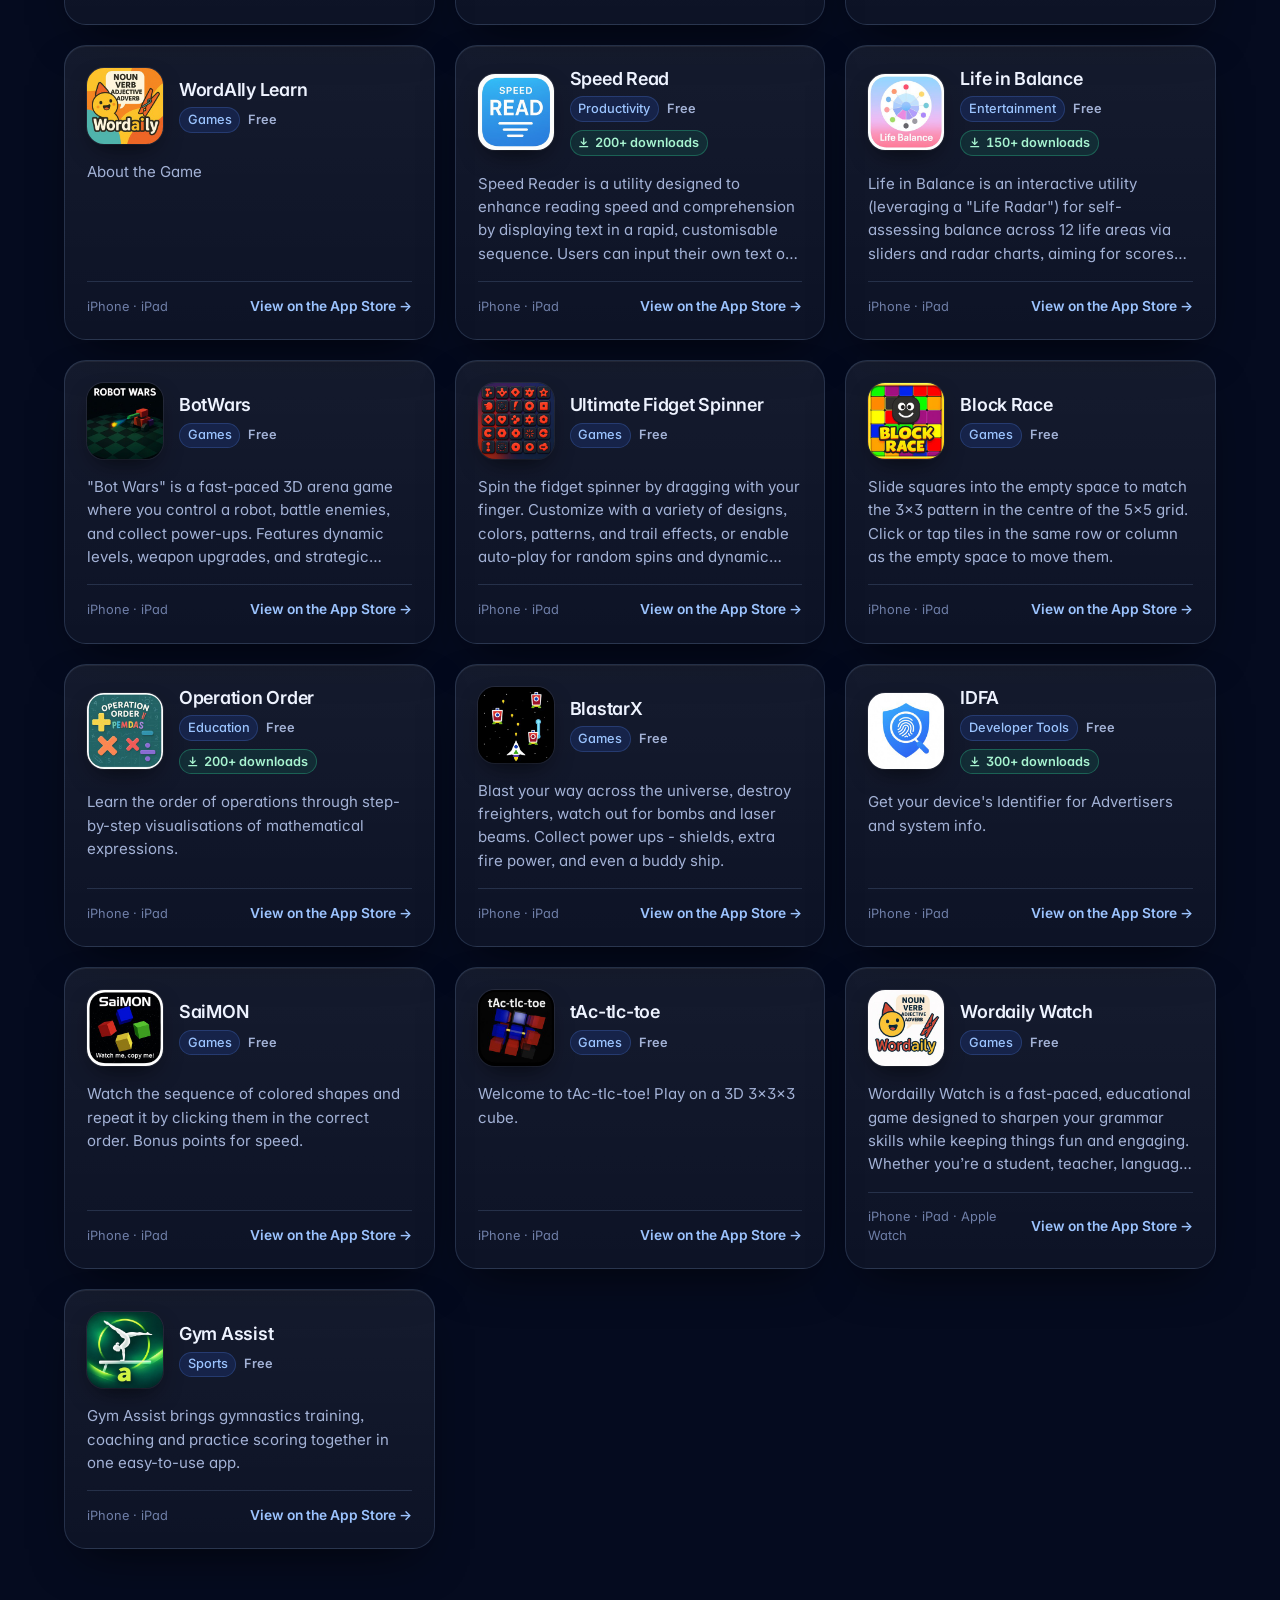
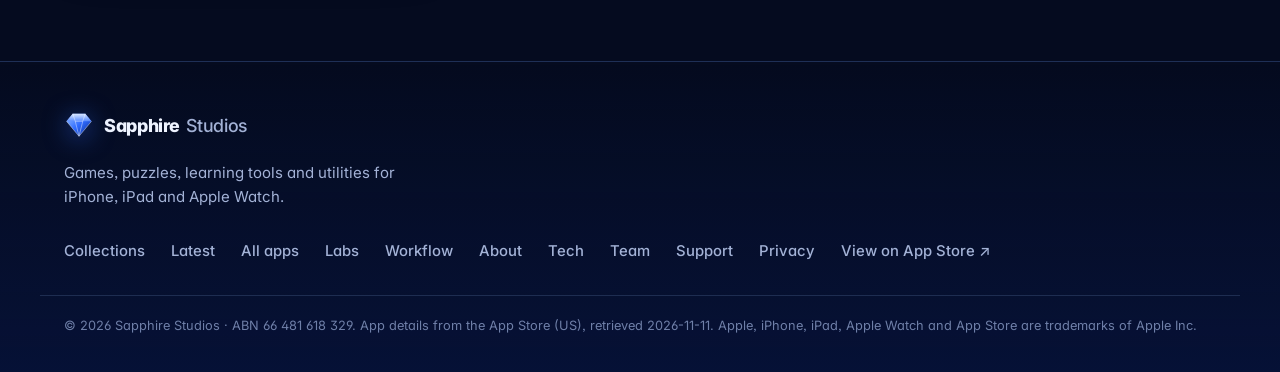
==== commit ea54f3f3: "Sync App Store: Word Bloom + v1.29 (new icon), Gym Assist v1.1" ====
--- a/index.html
+++ b/index.html
@@ -155,7 +155,7 @@
               <span class="it-num" aria-hidden="true">01</span>
               <img class="icon icon-xl" src="assets/icons/word-bloom.jpg" alt="Word Bloom + icon" width="148" height="148" loading="lazy" decoding="async">
               <div class="it-body">
-                <p class="tags"><span class="genre">Games</span><span class="price">Free</span><span class="ver">v1.27</span></p>
+                <p class="tags"><span class="genre">Games</span><span class="price">Free</span><span class="ver">v1.29</span></p>
                 <h4>Word Bloom +</h4>
                 <p class="desc">WordBloom is a relaxing daily word puzzle where every word you solve helps your garden grow.</p>
                 <a class="btn btn-primary btn-sm" href="https://apps.apple.com/us/app/word-bloom/id6806432874" target="_blank" rel="noopener" aria-label="View Word Bloom + on the App Store">View on the App Store</a>
@@ -476,23 +476,23 @@
       </div>
       <div class="features">
       <article class="feature">
+        <div class="feature-glow" aria-hidden="true" style="background-image:url('assets/glow/word-bloom.jpg')"></div>
+        <img class="icon icon-lg" src="assets/icons/word-bloom.jpg" alt="" width="104" height="104" decoding="async">
+        <div class="feature-body">
+          <p class="tags"><span class="genre">Games</span><span class="price">Free</span><span class="ver">v1.29</span></p>
+          <h3>Word Bloom +</h3>
+          <p class="desc">WordBloom is a relaxing daily word puzzle where every word you solve helps your garden grow.</p>
+          <a class="btn btn-primary btn-sm" href="https://apps.apple.com/us/app/word-bloom/id6806432874" target="_blank" rel="noopener" aria-label="View Word Bloom + on the App Store">View on the App Store</a>
+        </div>
+      </article>
+      <article class="feature">
         <div class="feature-glow" aria-hidden="true" style="background-image:url('assets/glow/gym-assist-live.jpg')"></div>
         <img class="icon icon-lg" src="assets/icons/gym-assist-live.jpg" alt="" width="104" height="104" decoding="async">
         <div class="feature-body">
-          <p class="tags"><span class="genre">Sports</span><span class="price">Free</span><span class="ver">v1.0</span></p>
+          <p class="tags"><span class="genre">Sports</span><span class="price">Free</span><span class="ver">v1.1</span></p>
           <h3>Gym Assist</h3>
           <p class="desc">Gym Assist brings gymnastics training, coaching and practice scoring together in one easy-to-use app.</p>
           <a class="btn btn-primary btn-sm" href="https://apps.apple.com/us/app/gym-assist/id6829166394" target="_blank" rel="noopener" aria-label="View Gym Assist on the App Store">View on the App Store</a>
-        </div>
-      </article>
-      <article class="feature">
-        <div class="feature-glow" aria-hidden="true" style="background-image:url('assets/glow/word-bloom.jpg')"></div>
-        <img class="icon icon-lg" src="assets/icons/word-bloom.jpg" alt="" width="104" height="104" decoding="async">
-        <div class="feature-body">
-          <p class="tags"><span class="genre">Games</span><span class="price">Free</span><span class="ver">v1.27</span></p>
-          <h3>Word Bloom +</h3>
-          <p class="desc">WordBloom is a relaxing daily word puzzle where every word you solve helps your garden grow.</p>
-          <a class="btn btn-primary btn-sm" href="https://apps.apple.com/us/app/word-bloom/id6806432874" target="_blank" rel="noopener" aria-label="View Word Bloom + on the App Store">View on the App Store</a>
         </div>
       </article>
       <article class="feature">
@@ -1046,7 +1046,7 @@
       </nav>
     </div>
     <div class="wrap legal">
-      <p>© 2026 Sapphire Studios <span class="abn">· ABN 66 481 618 329</span>. App details from the App Store (US), retrieved 2026-11-09. Apple, iPhone, iPad, Apple Watch and App Store are trademarks of Apple Inc.</p>
+      <p>© 2026 Sapphire Studios <span class="abn">· ABN 66 481 618 329</span>. App details from the App Store (US), retrieved 2026-11-11. Apple, iPhone, iPad, Apple Watch and App Store are trademarks of Apple Inc.</p>
     </div>
   </footer>
   <script src="app.js?v=54ee9d75f5"></script>
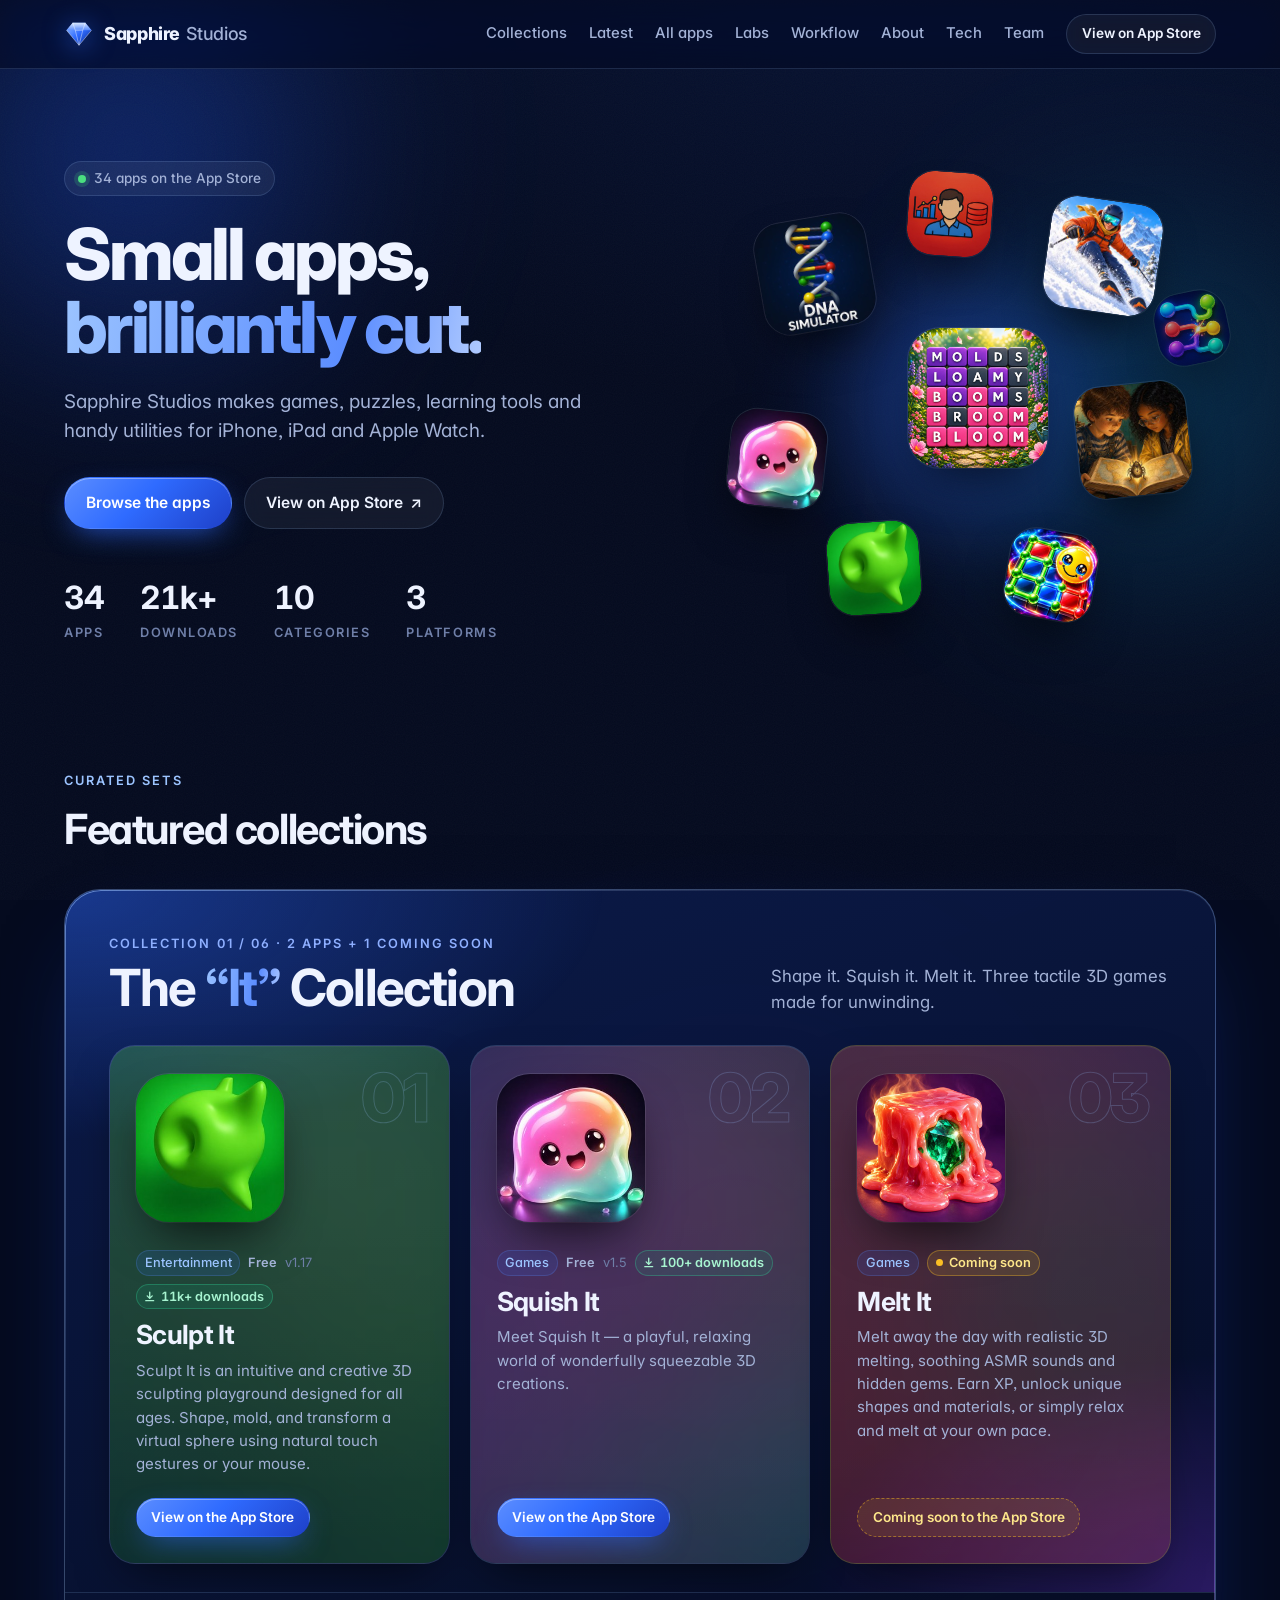
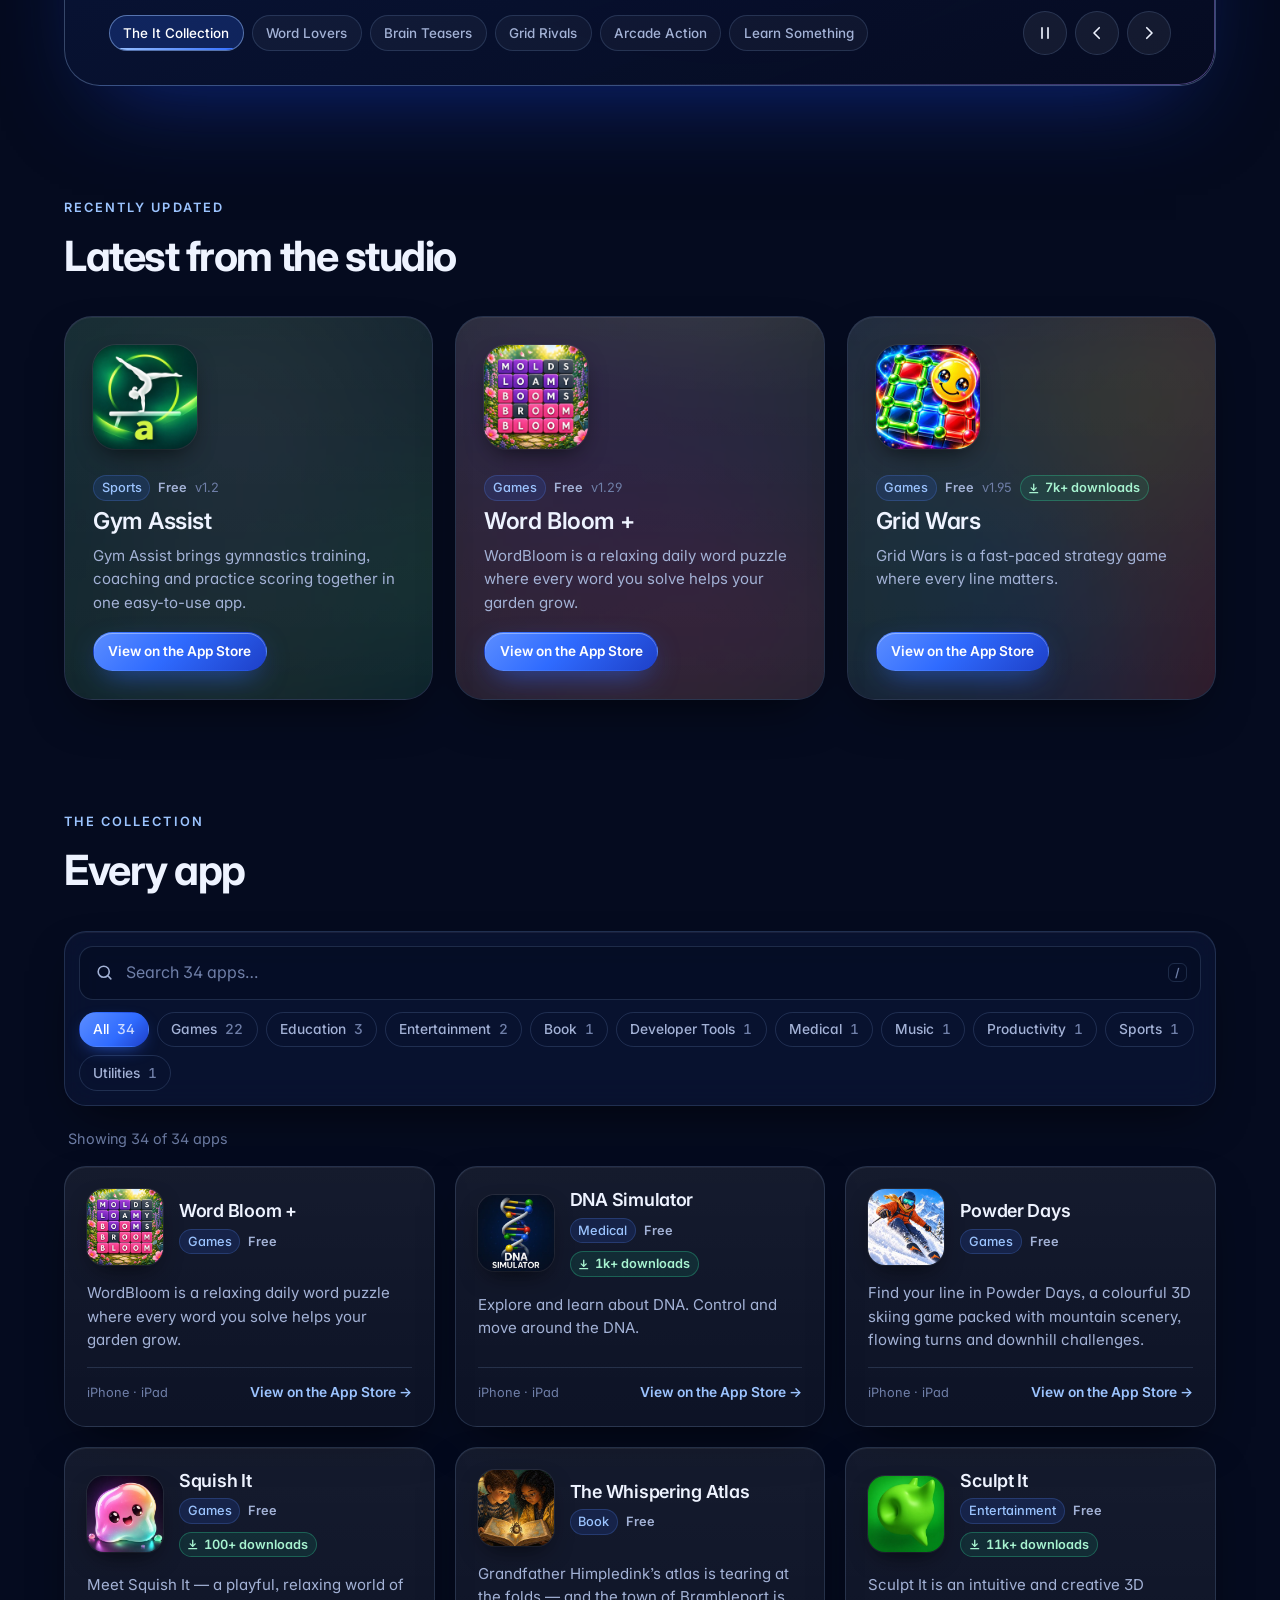
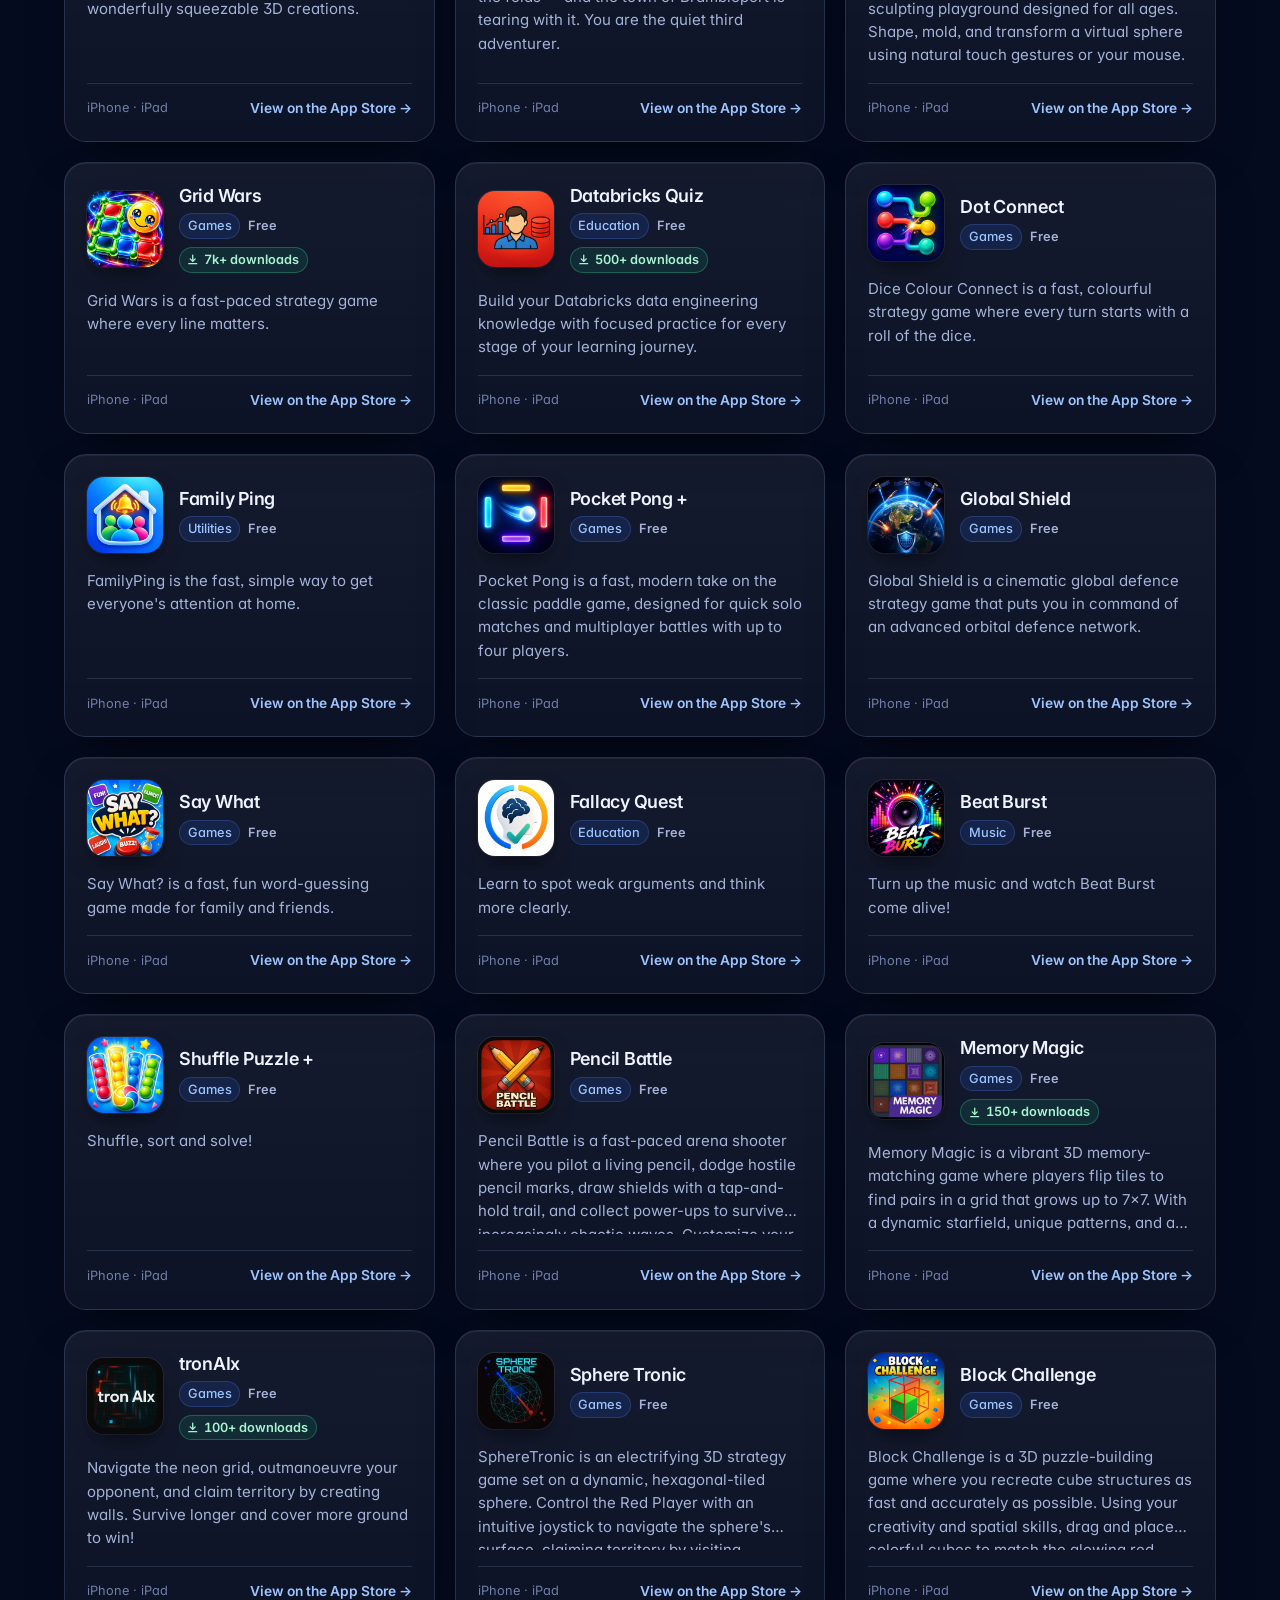
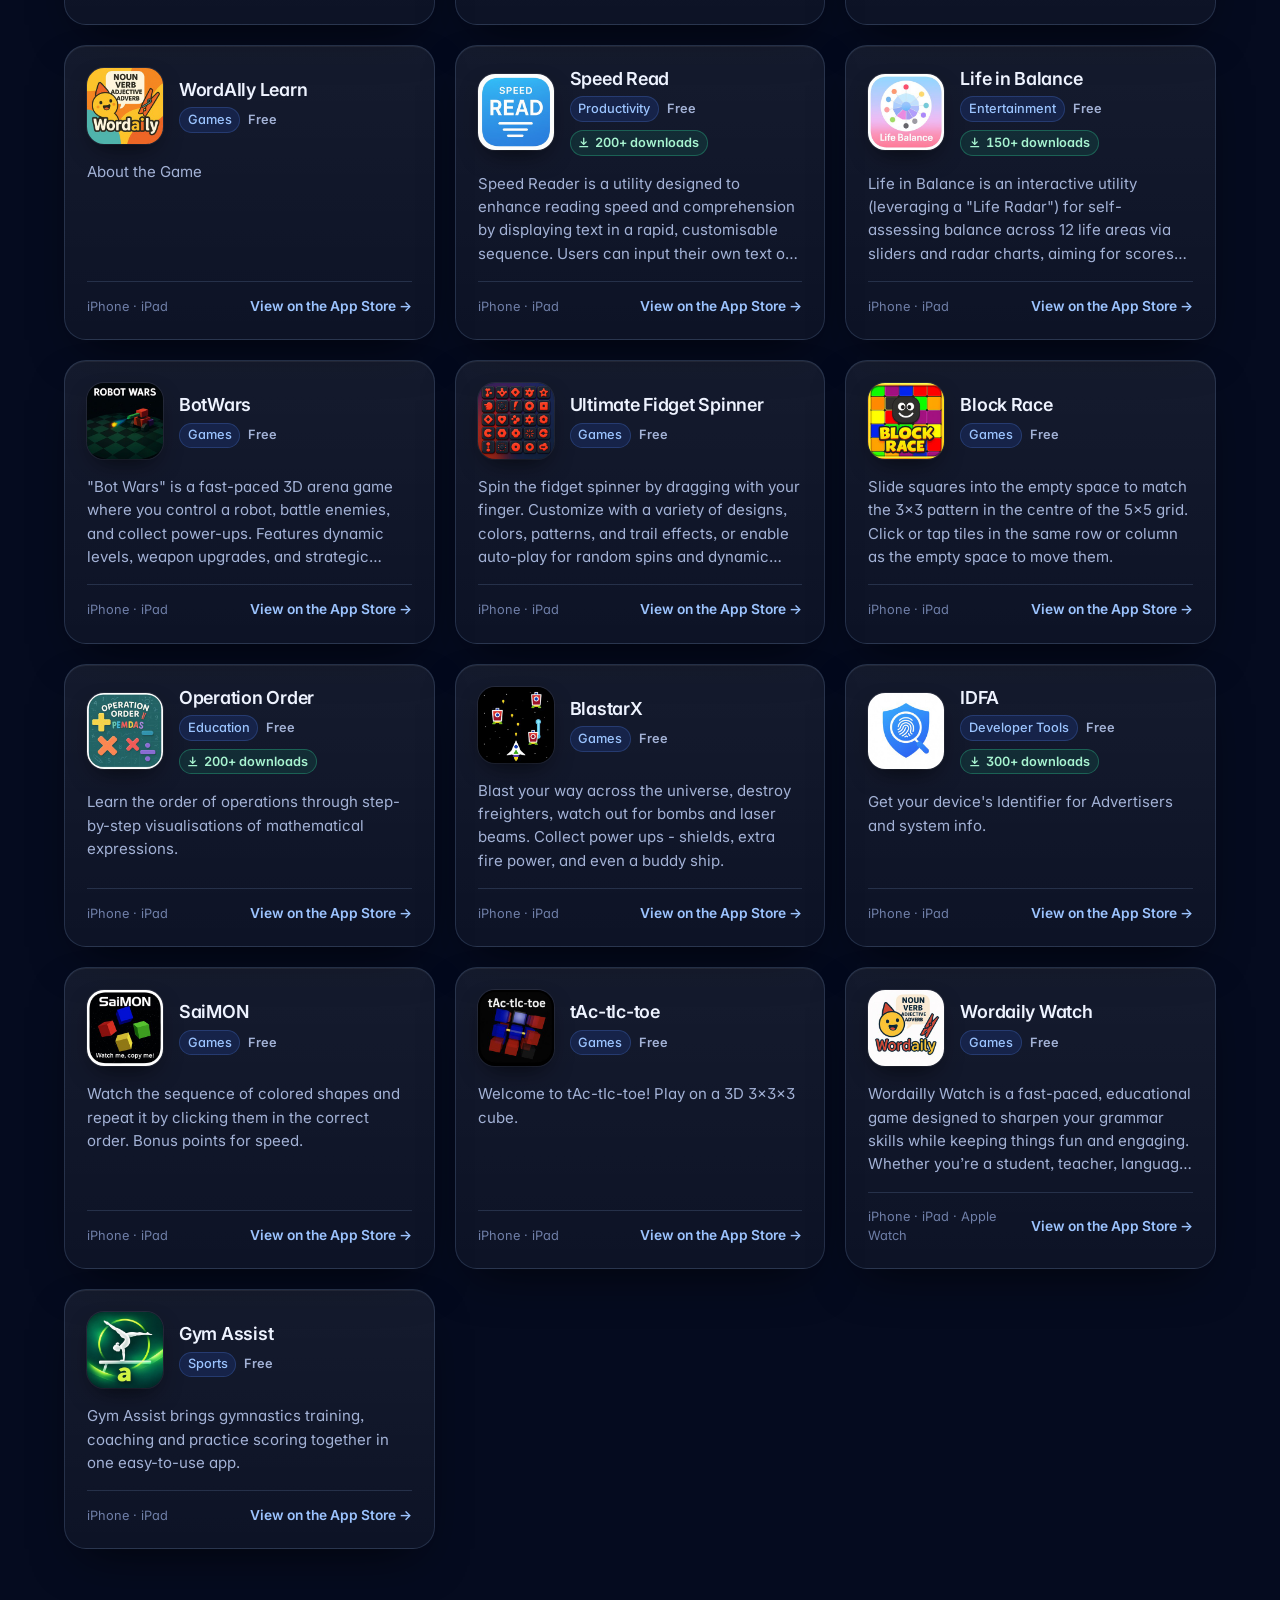
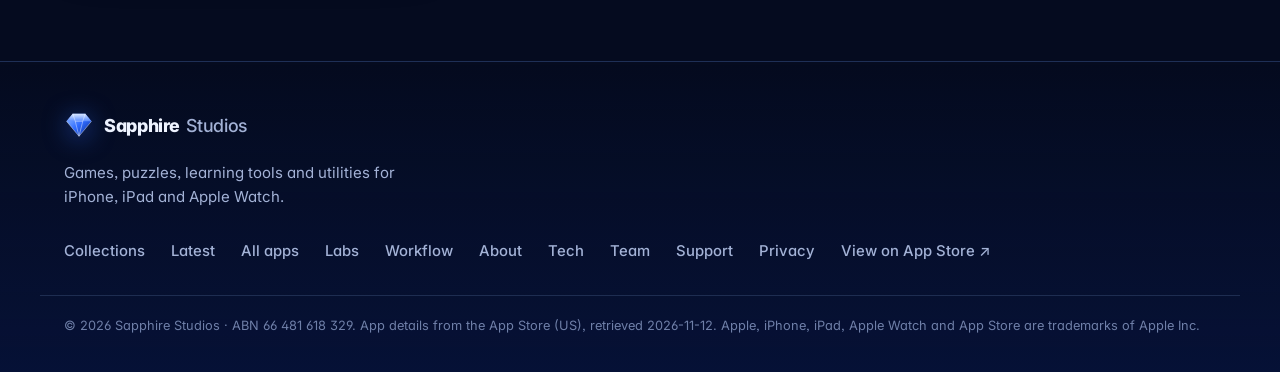
==== commit 2b9ed51f: "Sync App Store: Gym Assist v1.2" ====
--- a/index.html
+++ b/index.html
@@ -476,6 +476,16 @@
       </div>
       <div class="features">
       <article class="feature">
+        <div class="feature-glow" aria-hidden="true" style="background-image:url('assets/glow/gym-assist-live.jpg')"></div>
+        <img class="icon icon-lg" src="assets/icons/gym-assist-live.jpg" alt="" width="104" height="104" decoding="async">
+        <div class="feature-body">
+          <p class="tags"><span class="genre">Sports</span><span class="price">Free</span><span class="ver">v1.2</span></p>
+          <h3>Gym Assist</h3>
+          <p class="desc">Gym Assist brings gymnastics training, coaching and practice scoring together in one easy-to-use app.</p>
+          <a class="btn btn-primary btn-sm" href="https://apps.apple.com/us/app/gym-assist/id6829166394" target="_blank" rel="noopener" aria-label="View Gym Assist on the App Store">View on the App Store</a>
+        </div>
+      </article>
+      <article class="feature">
         <div class="feature-glow" aria-hidden="true" style="background-image:url('assets/glow/word-bloom.jpg')"></div>
         <img class="icon icon-lg" src="assets/icons/word-bloom.jpg" alt="" width="104" height="104" decoding="async">
         <div class="feature-body">
@@ -483,16 +493,6 @@
           <h3>Word Bloom +</h3>
           <p class="desc">WordBloom is a relaxing daily word puzzle where every word you solve helps your garden grow.</p>
           <a class="btn btn-primary btn-sm" href="https://apps.apple.com/us/app/word-bloom/id6806432874" target="_blank" rel="noopener" aria-label="View Word Bloom + on the App Store">View on the App Store</a>
-        </div>
-      </article>
-      <article class="feature">
-        <div class="feature-glow" aria-hidden="true" style="background-image:url('assets/glow/gym-assist-live.jpg')"></div>
-        <img class="icon icon-lg" src="assets/icons/gym-assist-live.jpg" alt="" width="104" height="104" decoding="async">
-        <div class="feature-body">
-          <p class="tags"><span class="genre">Sports</span><span class="price">Free</span><span class="ver">v1.1</span></p>
-          <h3>Gym Assist</h3>
-          <p class="desc">Gym Assist brings gymnastics training, coaching and practice scoring together in one easy-to-use app.</p>
-          <a class="btn btn-primary btn-sm" href="https://apps.apple.com/us/app/gym-assist/id6829166394" target="_blank" rel="noopener" aria-label="View Gym Assist on the App Store">View on the App Store</a>
         </div>
       </article>
       <article class="feature">
@@ -1046,7 +1046,7 @@
       </nav>
     </div>
     <div class="wrap legal">
-      <p>© 2026 Sapphire Studios <span class="abn">· ABN 66 481 618 329</span>. App details from the App Store (US), retrieved 2026-11-11. Apple, iPhone, iPad, Apple Watch and App Store are trademarks of Apple Inc.</p>
+      <p>© 2026 Sapphire Studios <span class="abn">· ABN 66 481 618 329</span>. App details from the App Store (US), retrieved 2026-11-12. Apple, iPhone, iPad, Apple Watch and App Store are trademarks of Apple Inc.</p>
     </div>
   </footer>
   <script src="app.js?v=54ee9d75f5"></script>
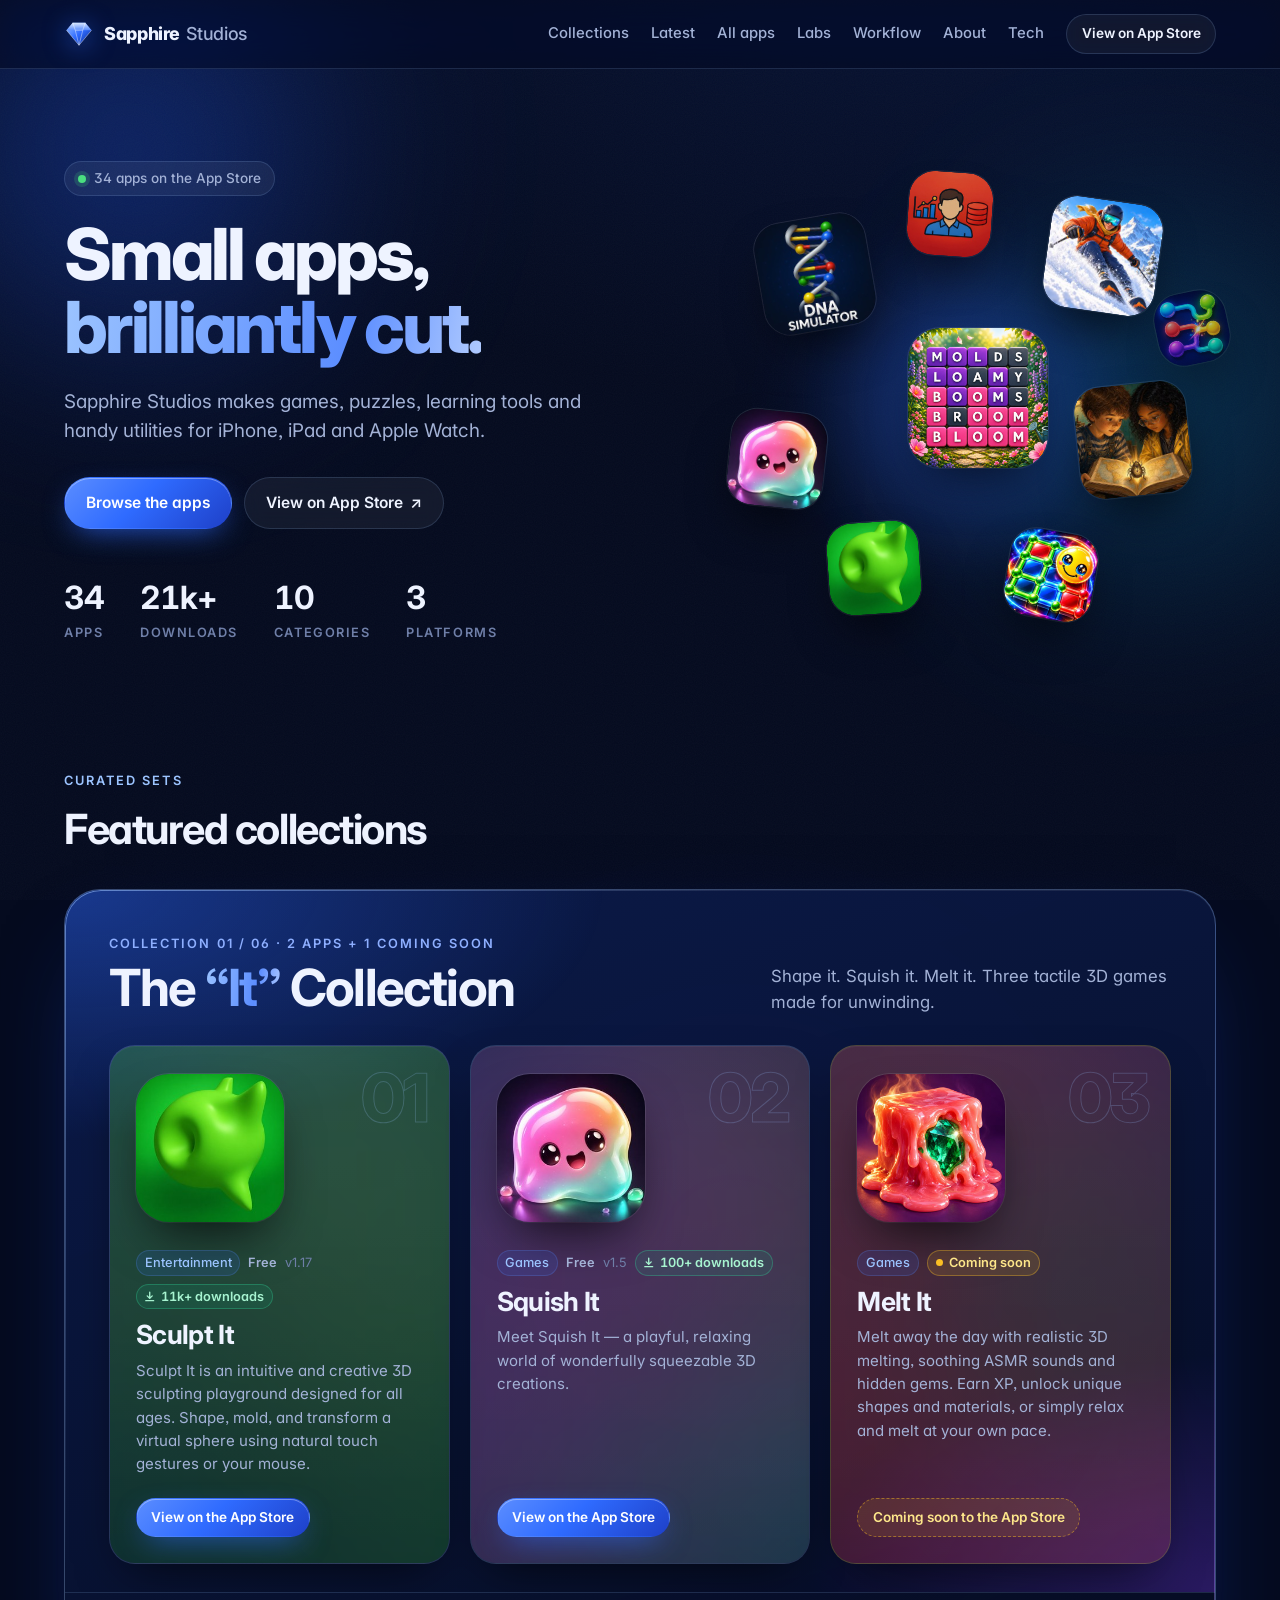
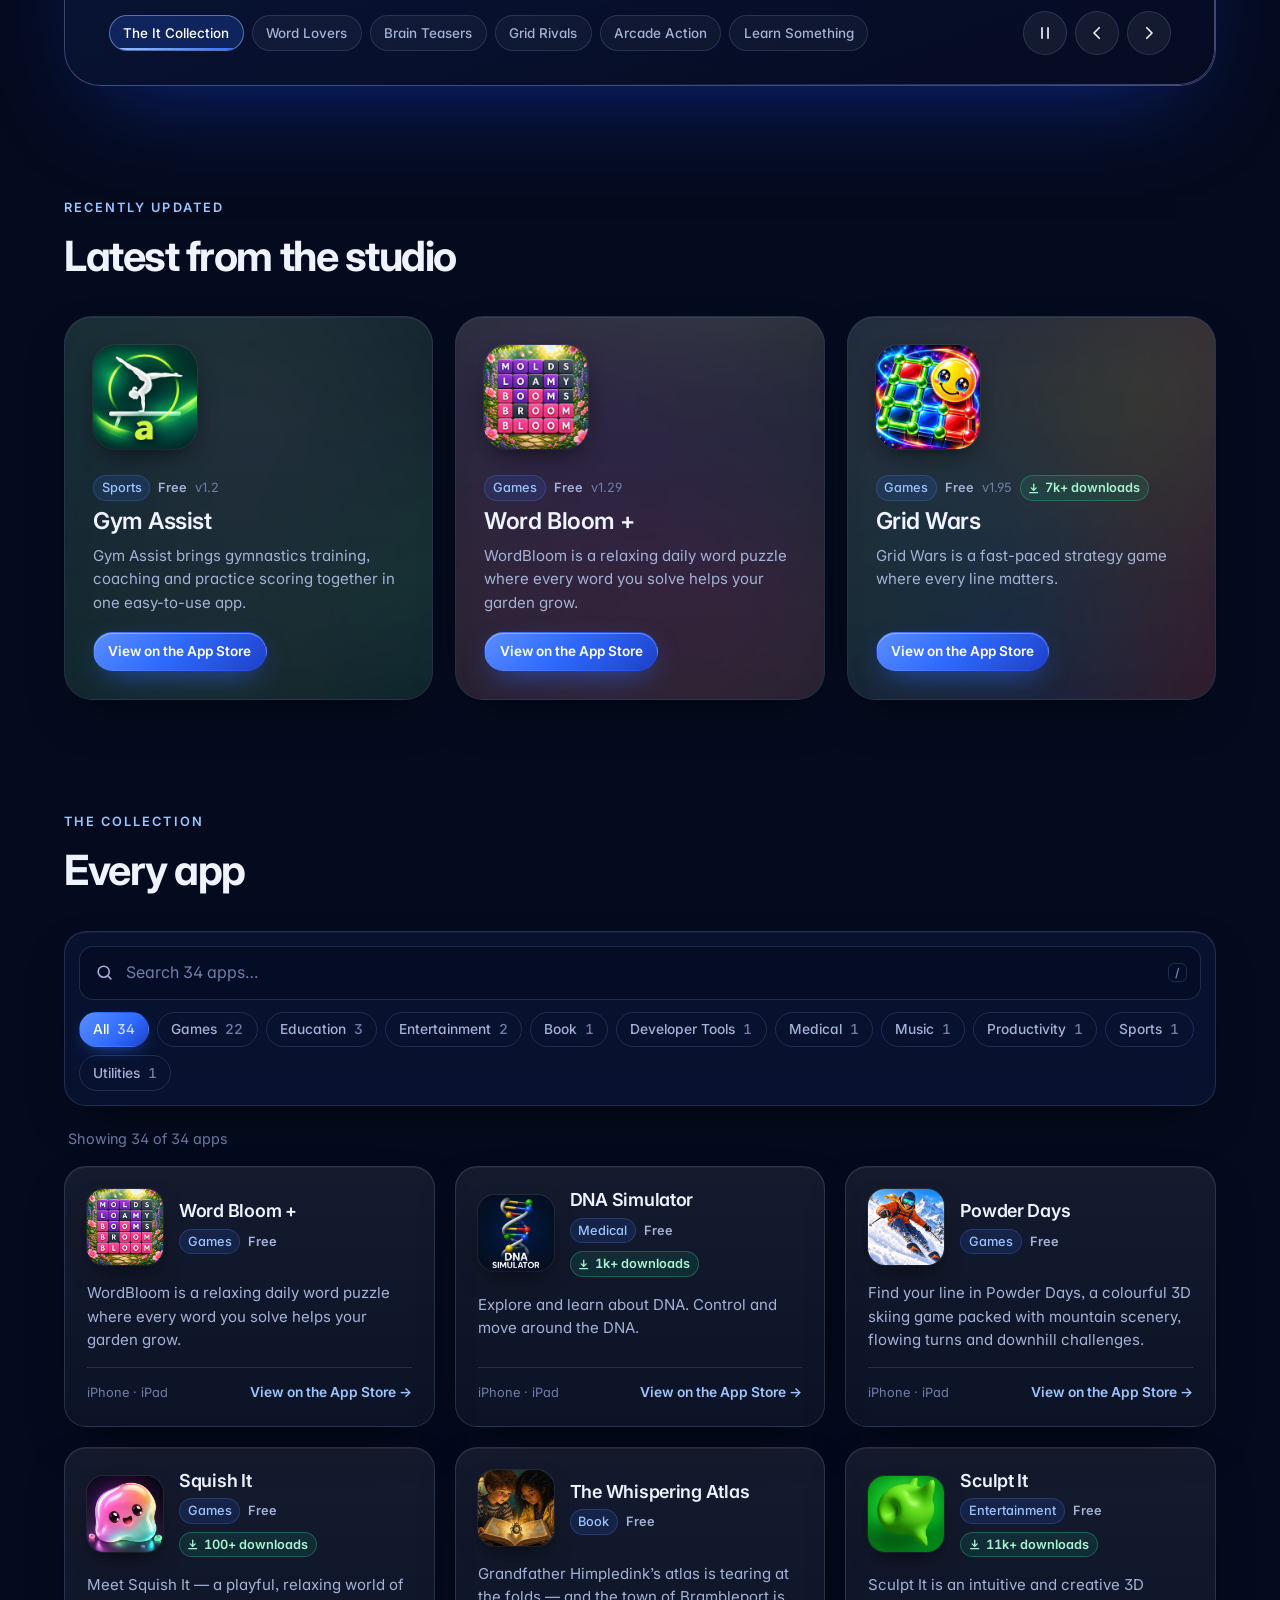
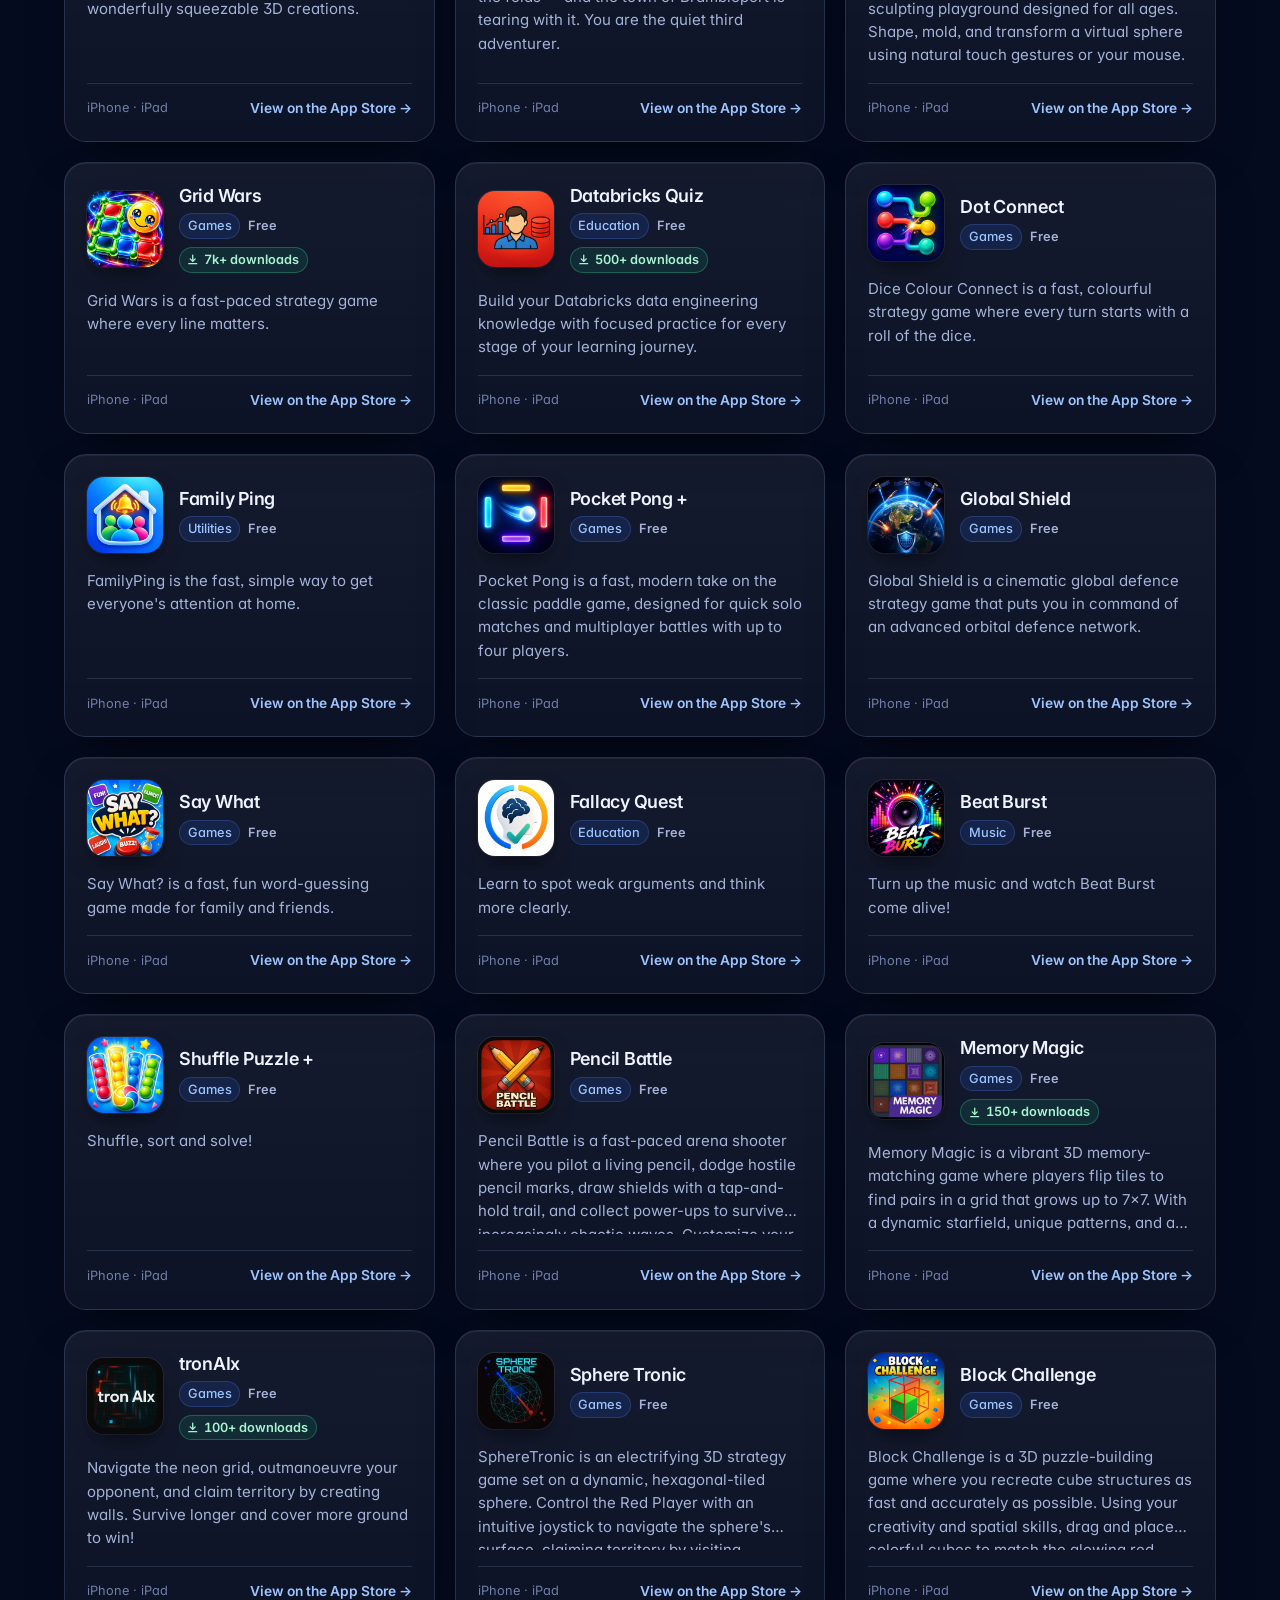
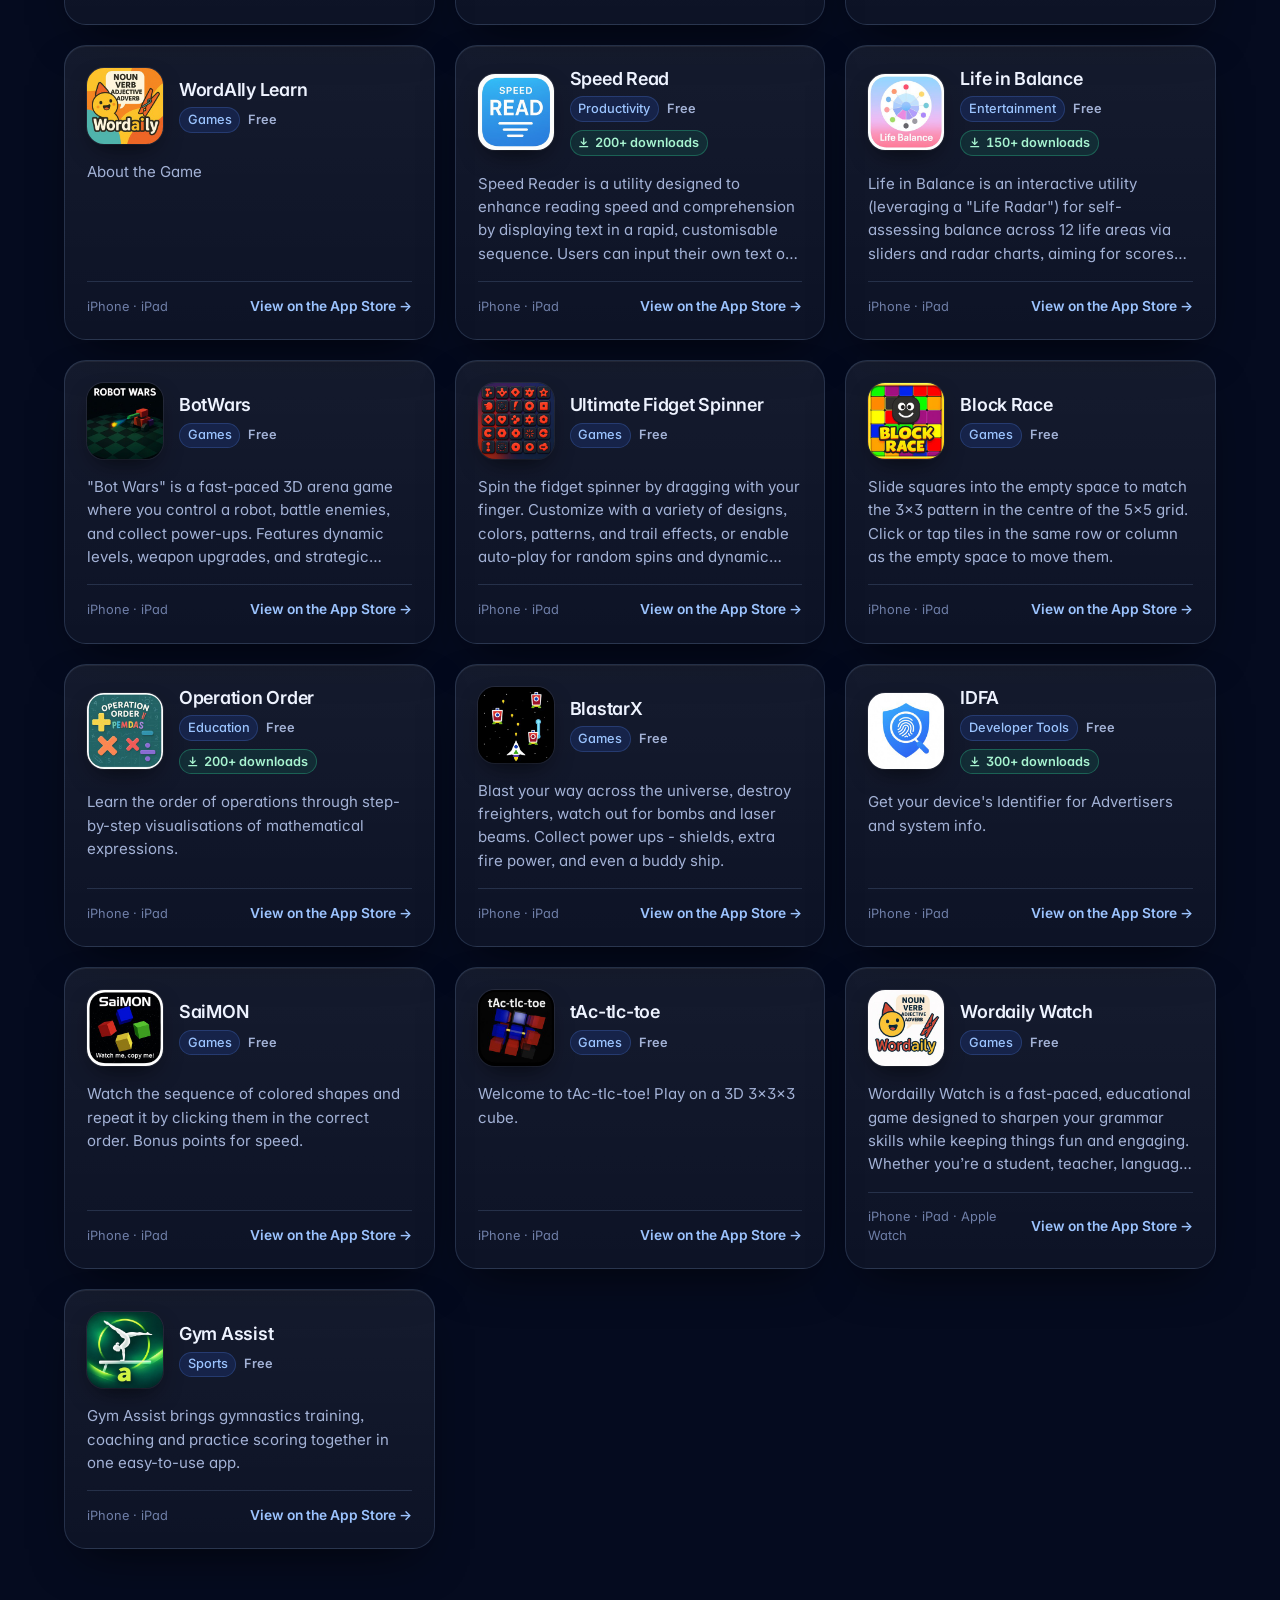
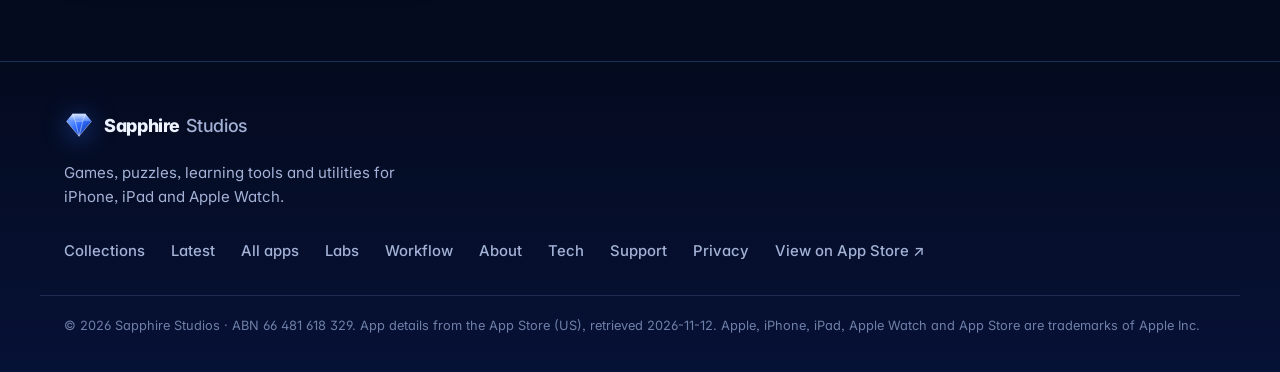
==== commit 91728982: "Hide the Team page and remove Paul and Sophie from public pages Keep team.html in the repo as an unl" ====
--- a/index.html
+++ b/index.html
@@ -14,7 +14,7 @@
   <link rel="preconnect" href="https://fonts.googleapis.com">
   <link rel="preconnect" href="https://fonts.gstatic.com" crossorigin>
   <link rel="stylesheet" href="https://fonts.googleapis.com/css2?family=Inter:wght@400;500;600;700;800&display=swap">
-  <link rel="stylesheet" href="style.css?v=e053202fa2">
+  <link rel="stylesheet" href="style.css?v=f3586ea51d">
   <script>document.documentElement.className+=' js'</script>
 </head>
 <body>
@@ -40,7 +40,6 @@
         <a class="nav-keep" href="workflow.html">Workflow</a>
         <a class="nav-keep" href="about.html">About</a>
         <a class="nav-keep" href="tech.html">Tech</a>
-        <a class="nav-keep" href="team.html">Team</a>
         <a class="btn btn-glass btn-sm" href="https://apps.apple.com/us/developer/paul-thornton/id1203471660" target="_blank" rel="noopener">View on App Store</a>
       </nav>
       <button type="button" class="menu-btn" aria-expanded="false" aria-controls="site-menu" aria-label="Open menu"><span class="bars" aria-hidden="true"><span></span><span></span><span></span></span></button>
@@ -50,7 +49,6 @@
         <a class="menu-link" href="workflow.html"><span>Workflow</span><svg viewBox="0 0 24 24" aria-hidden="true"><path d="M9 6l6 6-6 6"/></svg></a>
         <a class="menu-link" href="about.html"><span>About</span><svg viewBox="0 0 24 24" aria-hidden="true"><path d="M9 6l6 6-6 6"/></svg></a>
         <a class="menu-link" href="tech.html"><span>Tech</span><svg viewBox="0 0 24 24" aria-hidden="true"><path d="M9 6l6 6-6 6"/></svg></a>
-        <a class="menu-link" href="team.html"><span>Team</span><svg viewBox="0 0 24 24" aria-hidden="true"><path d="M9 6l6 6-6 6"/></svg></a>
         <a class="btn btn-primary menu-cta" href="https://apps.apple.com/us/developer/paul-thornton/id1203471660" target="_blank" rel="noopener">View on App Store <span aria-hidden="true">↗</span></a>
       </nav>
     </div>
@@ -1039,7 +1037,6 @@
         <a href="workflow.html">Workflow</a>
         <a href="about.html">About</a>
         <a href="tech.html">Tech</a>
-        <a href="team.html">Team</a>
         <a href="support.html">Support</a>
         <a href="privacy.html">Privacy</a>
         <a href="https://apps.apple.com/us/developer/paul-thornton/id1203471660" target="_blank" rel="noopener">View on App Store ↗</a>
@@ -1049,6 +1046,6 @@
       <p>© 2026 Sapphire Studios <span class="abn">· ABN 66 481 618 329</span>. App details from the App Store (US), retrieved 2026-11-12. Apple, iPhone, iPad, Apple Watch and App Store are trademarks of Apple Inc.</p>
     </div>
   </footer>
-  <script src="app.js?v=54ee9d75f5"></script>
+  <script src="app.js?v=12d60978f9"></script>
 </body>
 </html>
--- a/style.css
+++ b/style.css
@@ -1155,7 +1155,7 @@
 @media (max-width:560px){.fl-legend ul{grid-template-columns:1fr}.fl-following{font-size:.78rem}}
 @media (prefers-reduced-motion:reduce){.fl-ball{display:none}.m-move{display:none}.m-still{display:inline}.fl-lp.ping{animation:none}}
 
-/* Personal AI assistant badge on a team card (Sophie: Iris) */
+/* Personal AI assistant badge on a team card */
 .member.has-asst{position:relative}
 .asst-badge{position:absolute;top:14px;right:14px;z-index:2;display:inline-flex;align-items:center;gap:.35em;padding:.2em .62em .2em .5em;border-radius:999px;font-size:.7rem;font-weight:600;letter-spacing:.04em;line-height:1.4;color:var(--ice);background:linear-gradient(135deg,rgba(91,141,255,.2),rgba(47,107,255,.08));border:1px solid var(--stroke-2);box-shadow:0 0 0 1px rgba(255,255,255,.04) inset,0 6px 16px -8px rgba(47,107,255,.8);-webkit-backdrop-filter:blur(6px);backdrop-filter:blur(6px);cursor:help}
 .asst-badge svg{width:12px;height:12px;flex:none;fill:#9cc4ff;stroke:none;filter:drop-shadow(0 0 3px rgba(156,196,255,.8))}
